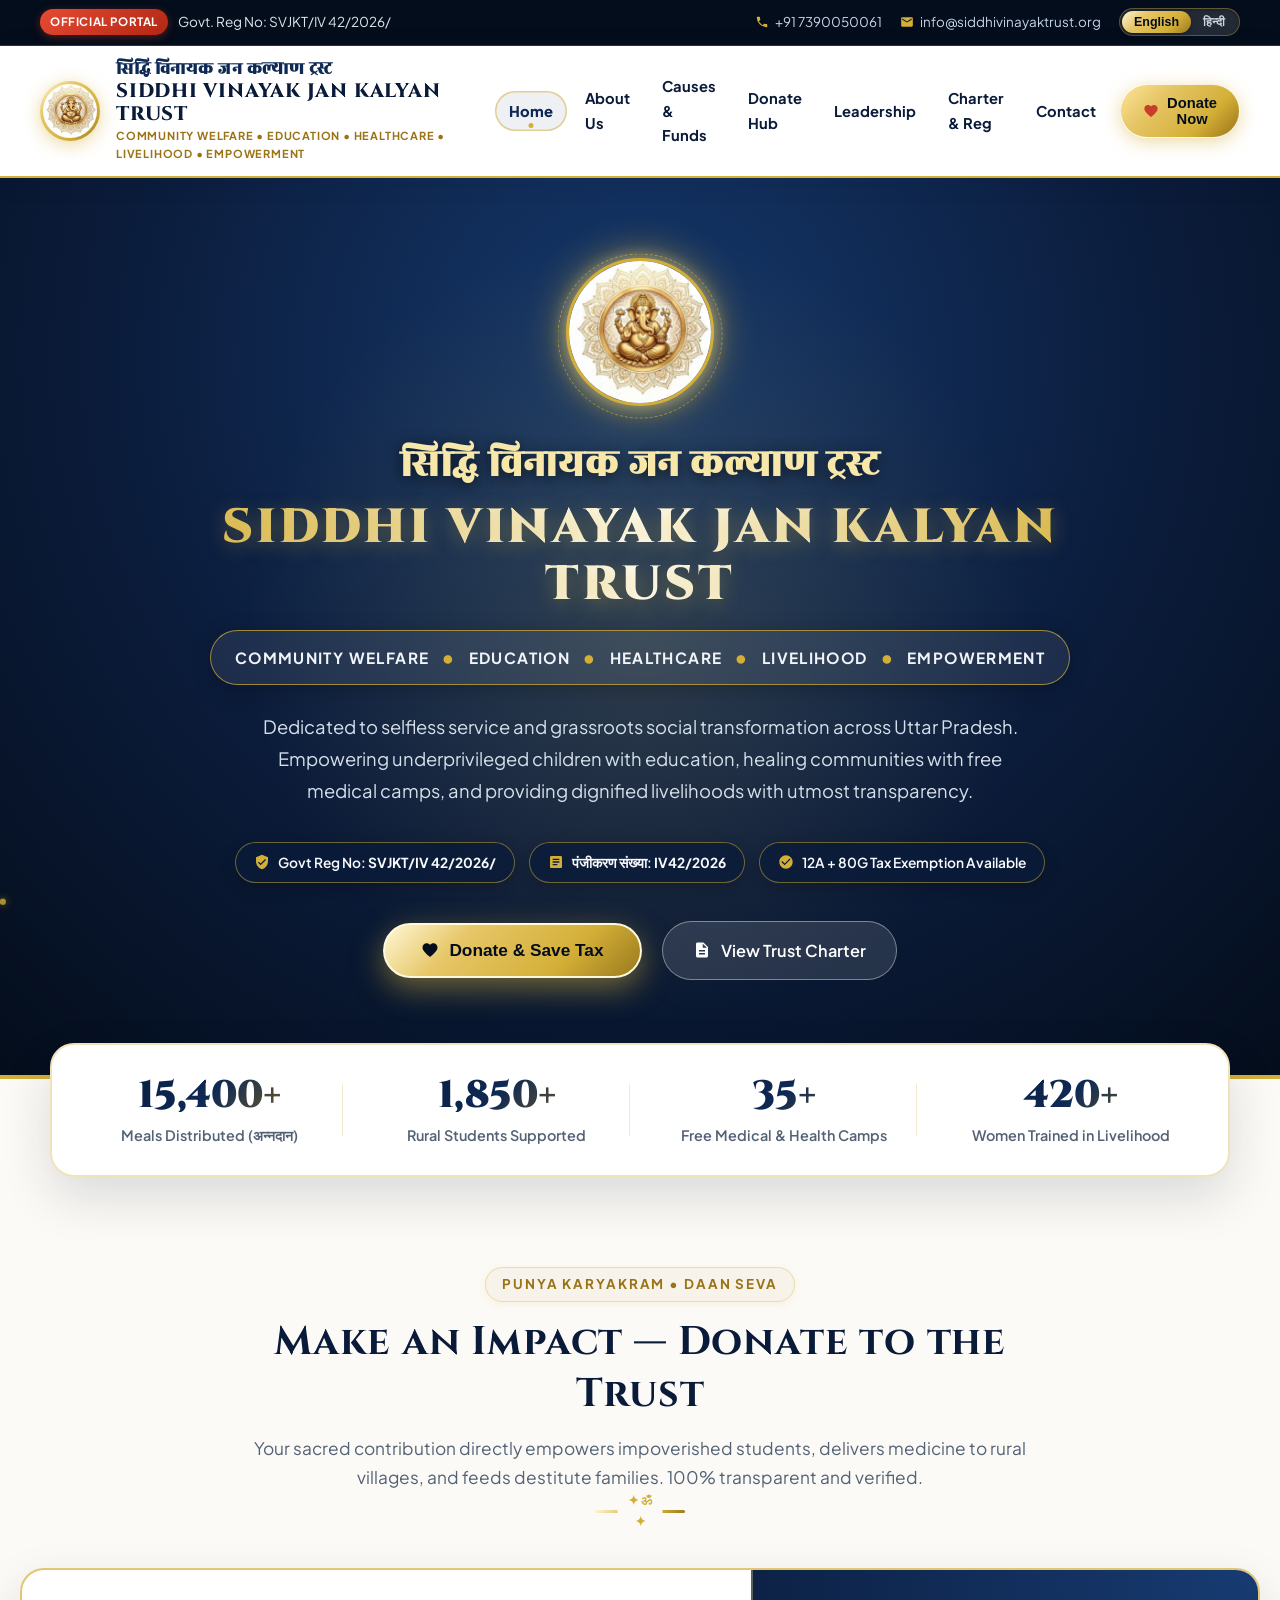
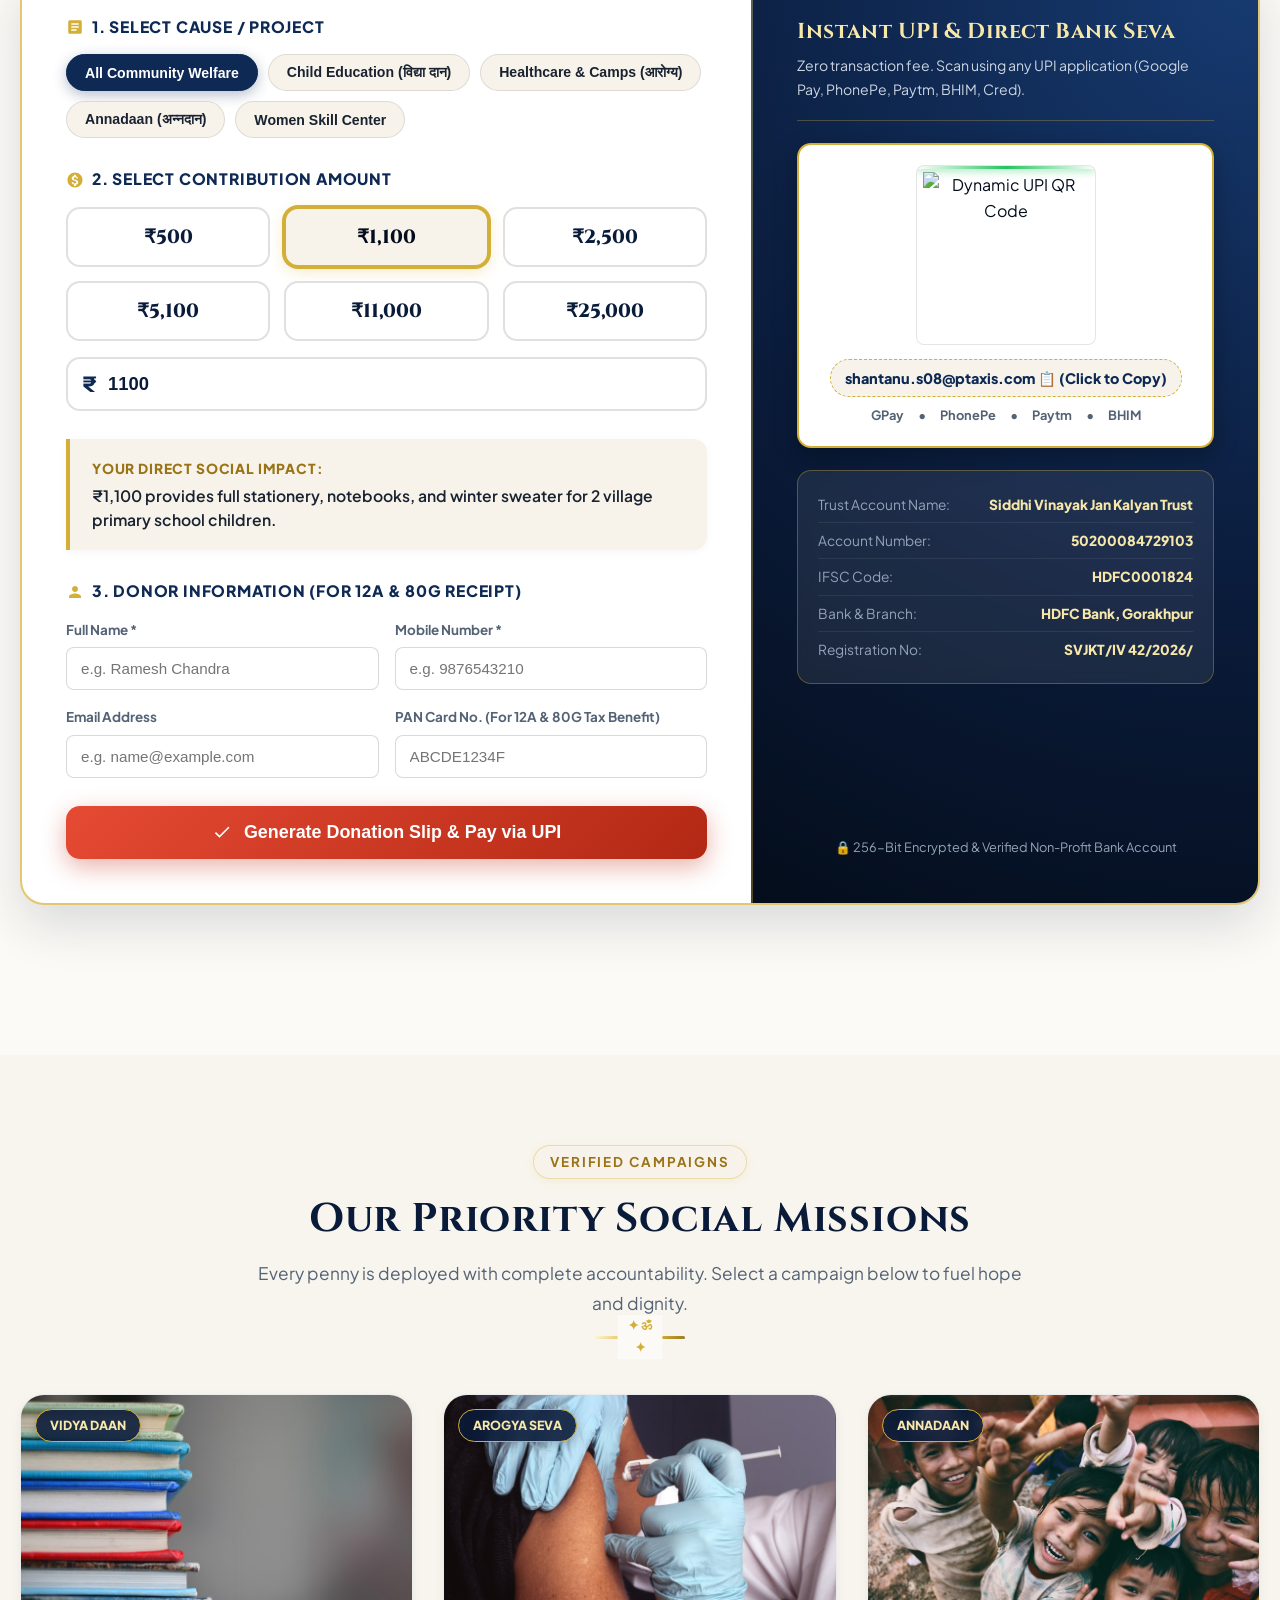
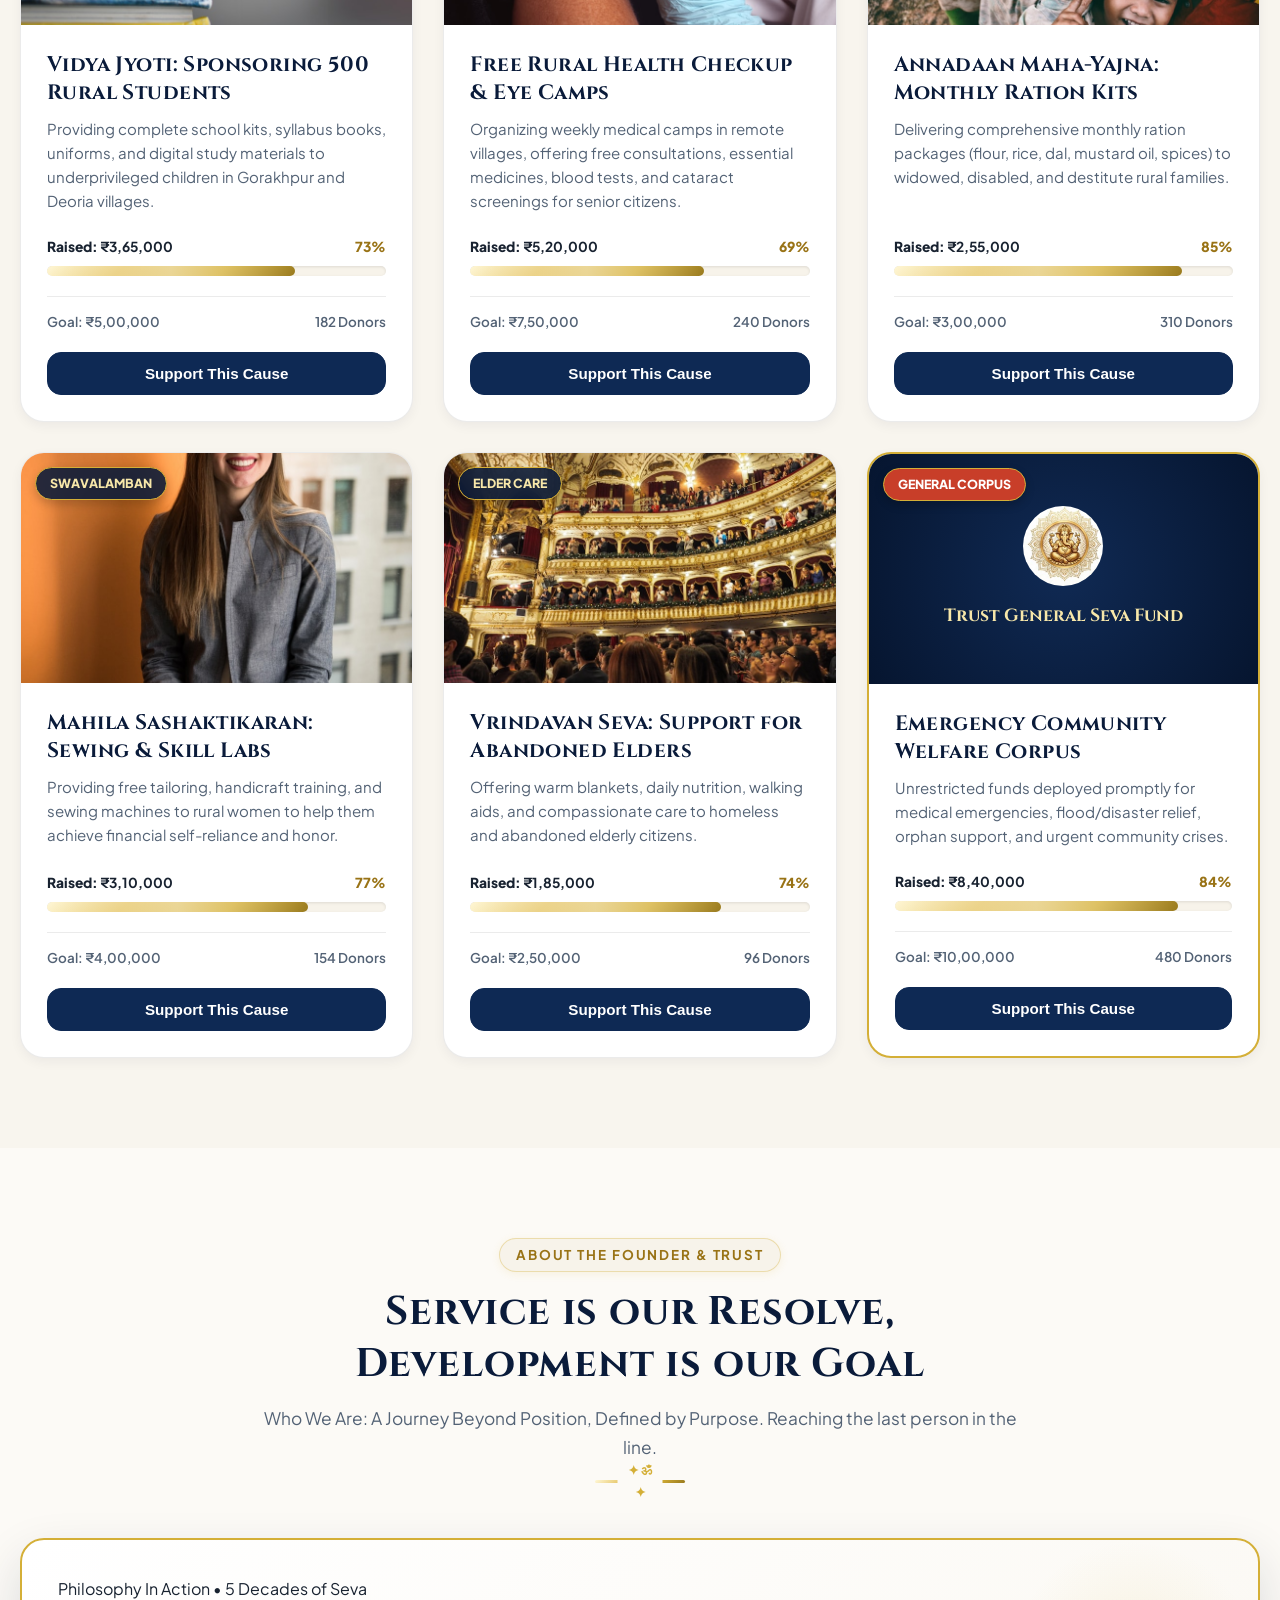
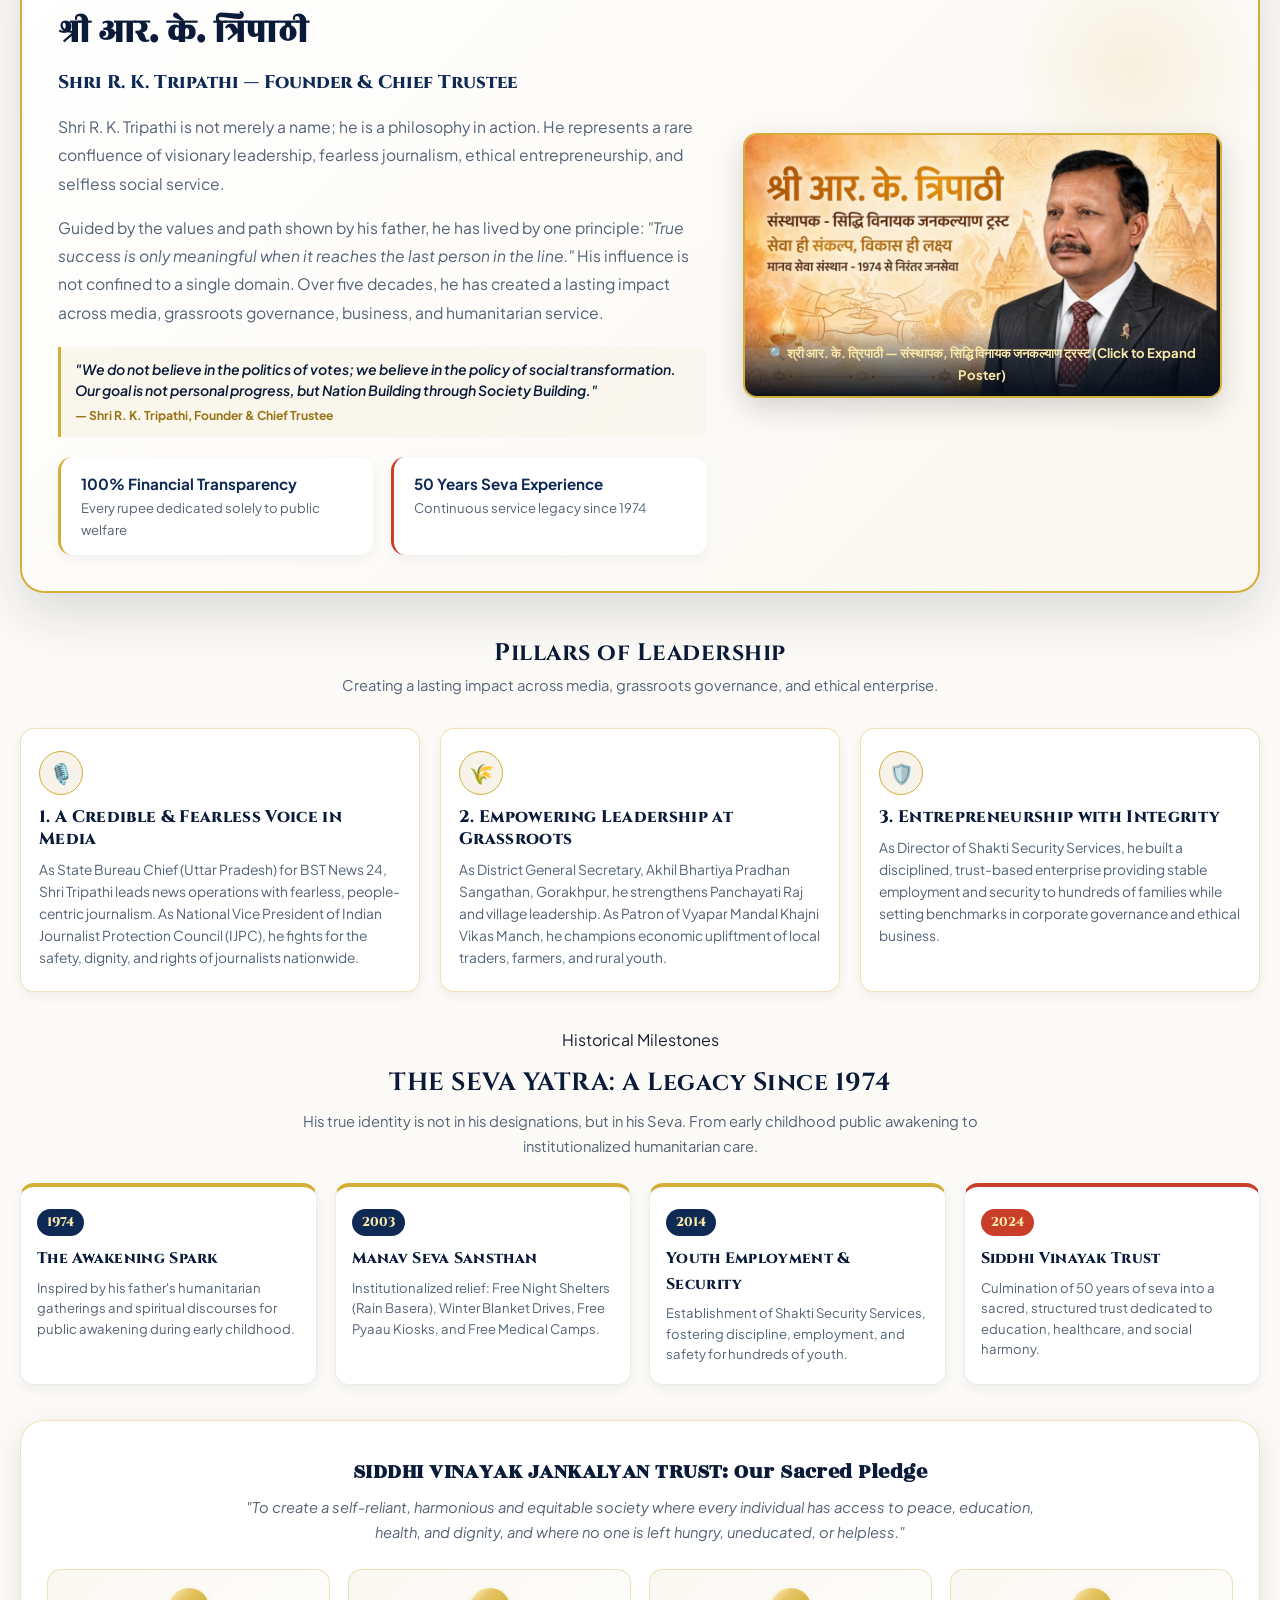
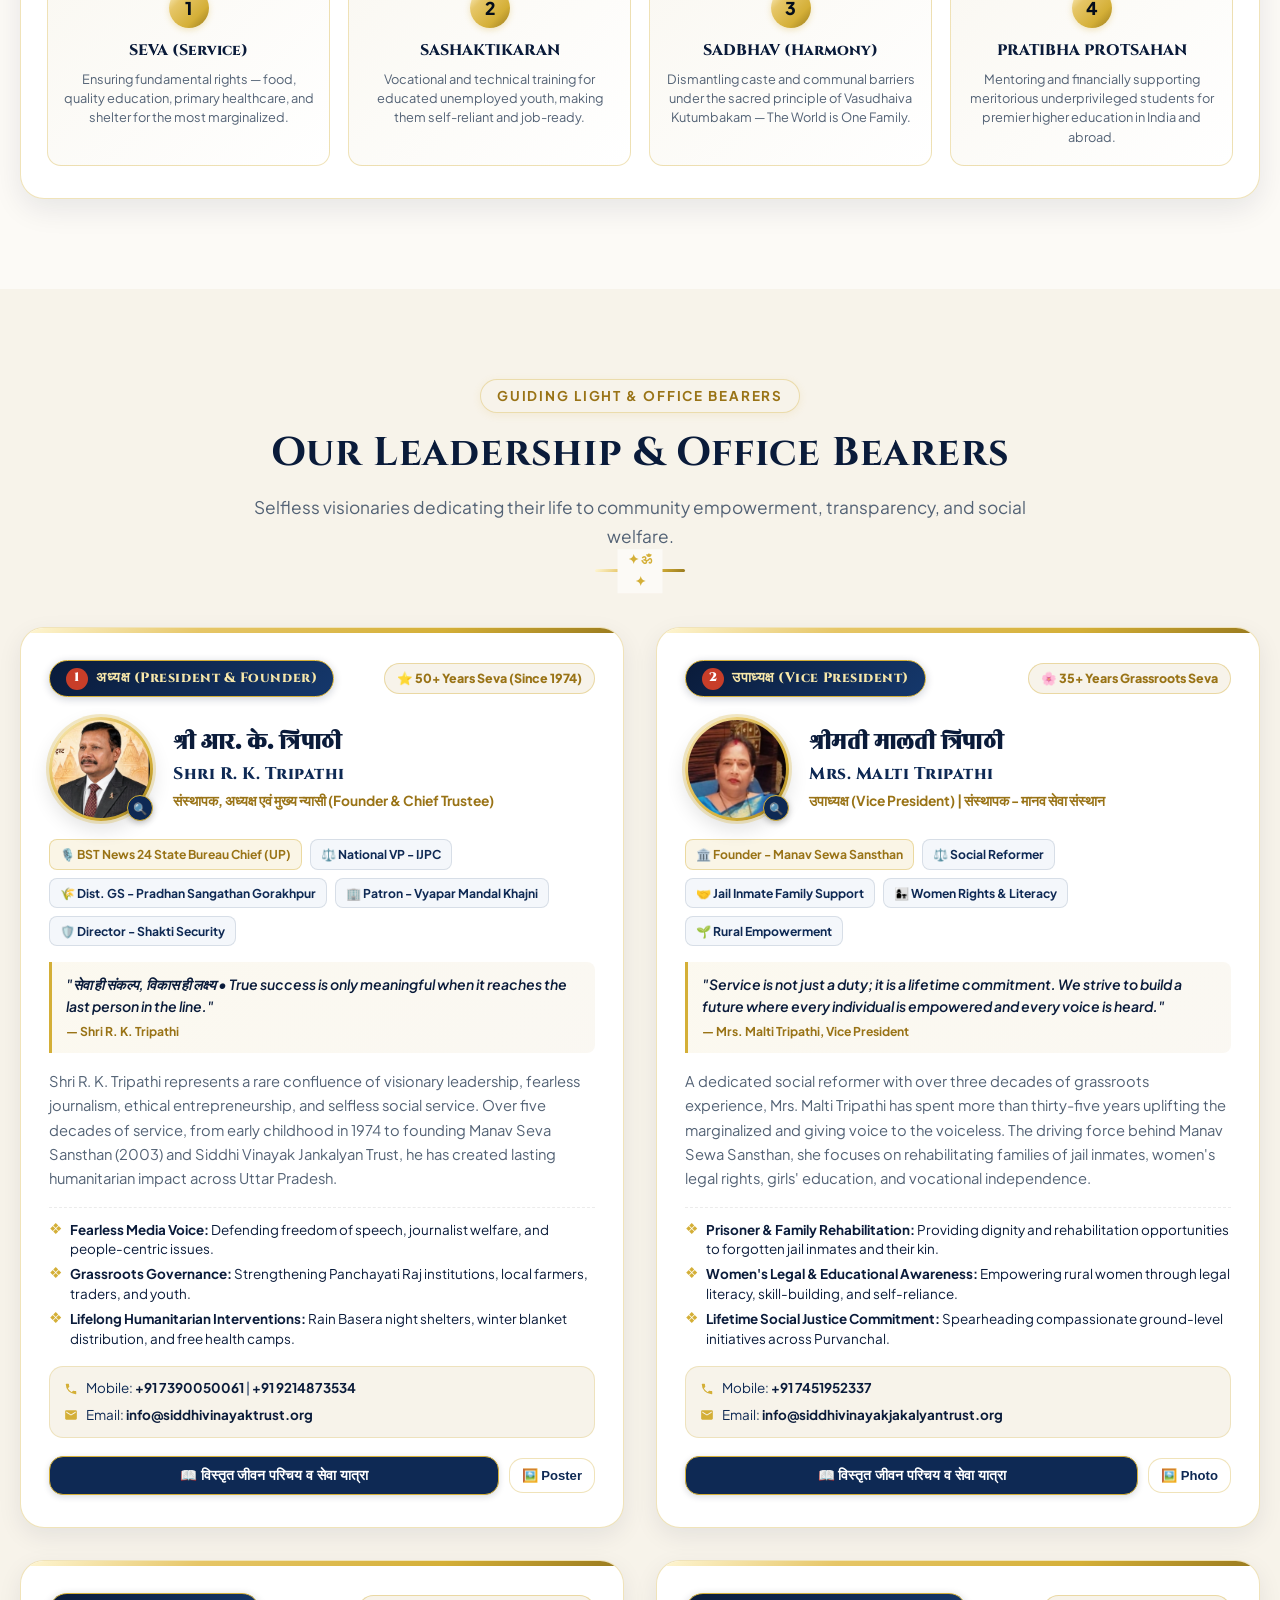
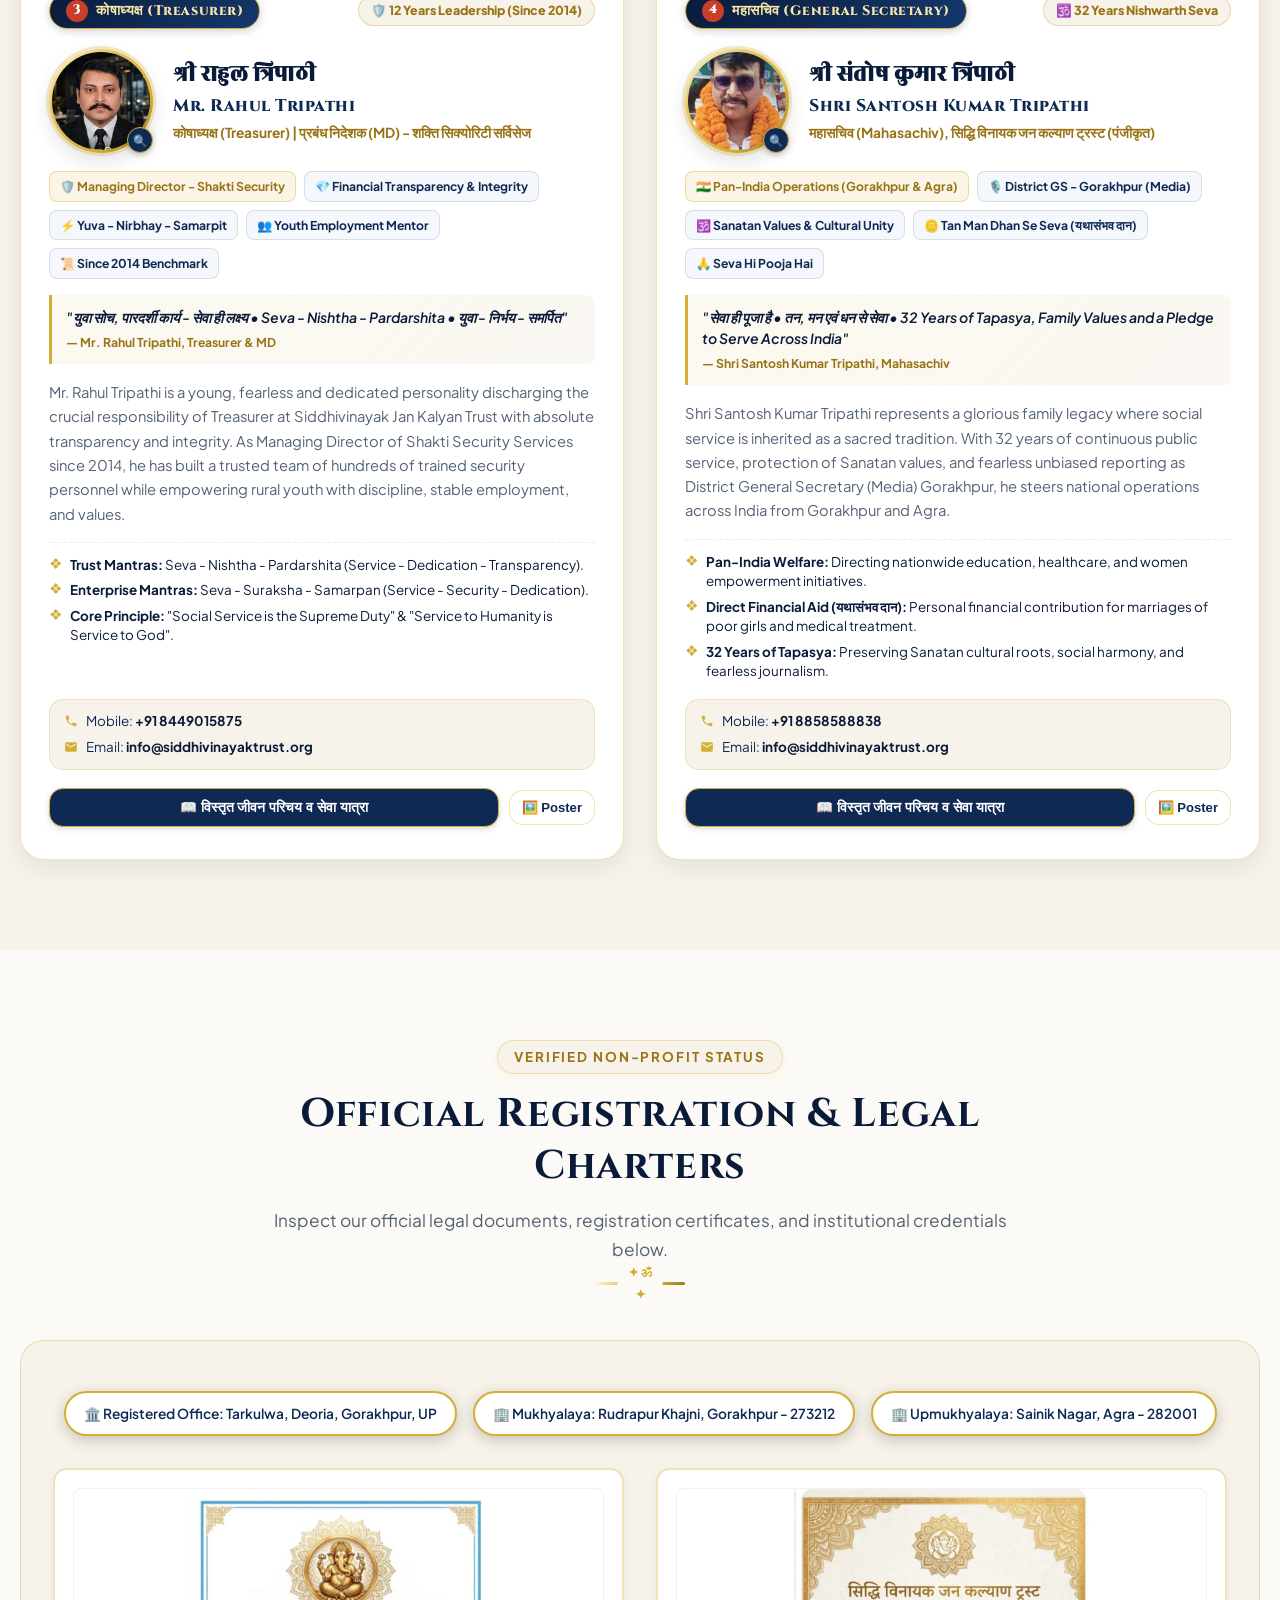
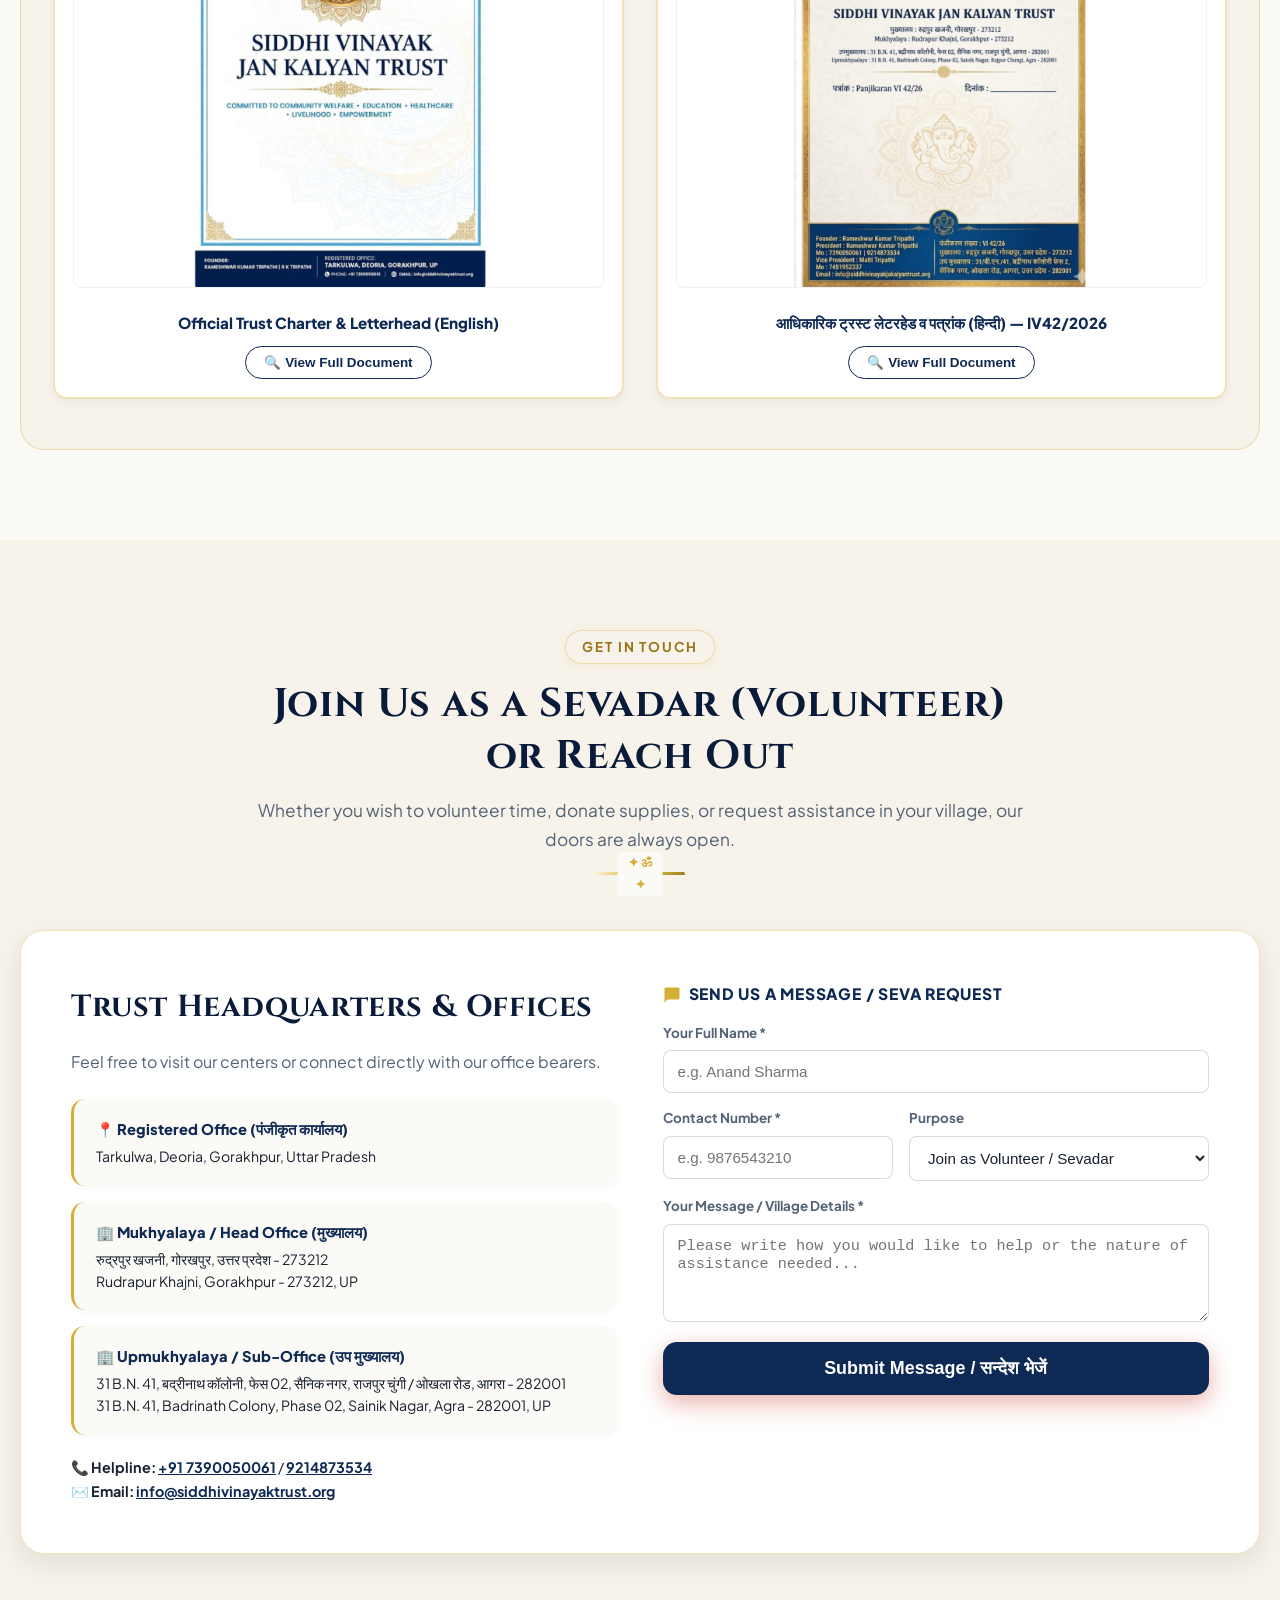
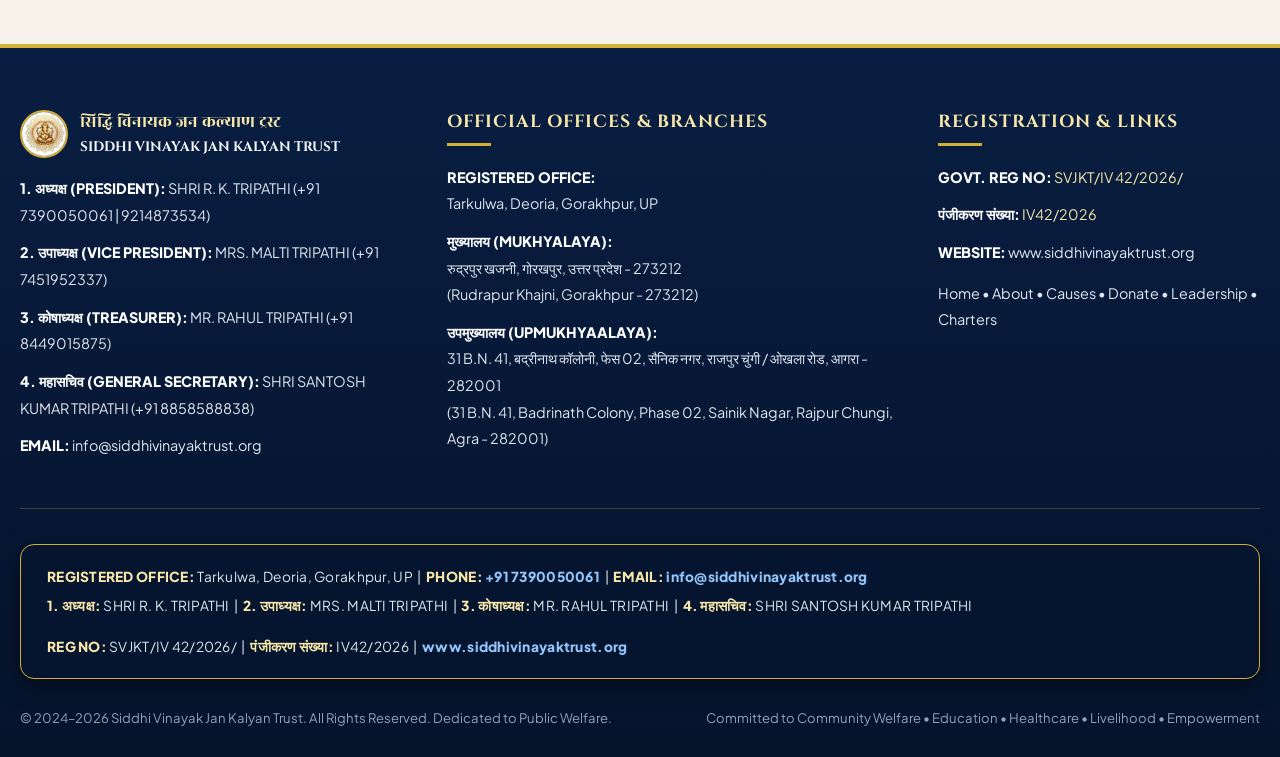
==== siddhi-vinayak-trust-dist/index.html @ ad2b0302 "Update Govt Reg No to SVJKT/IV 42/2026/ and Panjikaran No to IV42/2026 across entire website" ====
<!DOCTYPE html>
<html lang="en">
<head>
  <meta charset="UTF-8">
  <meta name="viewport" content="width=device-width, initial-scale=1.0, viewport-fit=cover">
  <title>Siddhi Vinayak Jan Kalyan Trust | Official Charity & Donation Portal</title>
  <meta name="description" content="Official website of Siddhi Vinayak Jan Kalyan Trust. Committed to Community Welfare, Education, Healthcare, Livelihood and Empowerment. Donate with 12A & 80G Tax Exemption.">
  <meta name="keywords" content="Siddhi Vinayak Jan Kalyan Trust, NGO Gorakhpur, Charity UP, Donate Fund, Rameshwar Kumar Tripathi, 12A & 80G Tax Exemption, Vidya Daan, Annadaan">

  <!-- Google Fonts: Cinzel, Rozha One, Plus Jakarta Sans, Noto Sans Devanagari -->
  <link rel="preconnect" href="https://fonts.googleapis.com">
  <link rel="preconnect" href="https://fonts.gstatic.com" crossorigin>
  <link href="https://fonts.googleapis.com/css2?family=Cinzel:wght@500;600;700;800;900&family=Noto+Sans+Devanagari:wght@400;500;600;700;800&family=Plus+Jakarta+Sans:wght@400;500;600;700;800&family=Rozha+One&display=swap" rel="stylesheet">

  <link rel="stylesheet" href="styles.css">
  <link rel="icon" type="image/png" href="assets/ganesha_seal.png">
</head>
<body>

  <!-- Subtle Sacred Mandala Pattern Background -->
  <div class="bg-mandala-overlay" aria-hidden="true"></div>

  <!-- ================= TOP ANNOUNCEMENT BAR ================= -->
  <!-- ================= TOP ANNOUNCEMENT BAR ================= -->
  <header class="top-bar">
    <div class="top-bar-inner">
      <div class="top-announcement">
        <span class="top-badge" data-i18n="top_badge">Official Portal</span>
        <span class="top-alert-text" data-i18n="top_alert">Govt. Reg No: SVJKT/IV 42/2026/</span>
      </div>

      <div class="top-contacts">
        <a href="tel:+917390050061" class="top-contact-link">
          <svg width="14" height="14" viewBox="0 0 24 24" fill="currentColor"><path d="M6.62 10.79a15.05 15.05 0 006.59 6.59l2.2-2.2a1 1 0 011.02-.24c1.12.37 2.33.57 3.57.57a1 1 0 011 1V20a1 1 0 01-1 1A17 17 0 013 4a1 1 0 011-1h3.5a1 1 0 011 1c0 1.25.2 2.45.57 3.57a1 1 0 01-.25 1.02l-2.2 2.2z"/></svg>
          <span>+91 7390050061</span>
        </a>
        <a href="mailto:info@siddhivinayaktrust.org" class="top-contact-link">
          <svg width="14" height="14" viewBox="0 0 24 24" fill="currentColor"><path d="M20 4H4c-1.1 0-1.99.9-1.99 2L2 18c0 1.1.9 2 2 2h16c1.1 0 2-.9 2-2V6c0-1.1-.9-2-2-2zm0 4l-8 5-8-5V6l8 5 8-5v2z"/></svg>
          <span>info@siddhivinayaktrust.org</span>
        </a>

        <!-- Language Switcher -->
        <div class="lang-switcher" aria-label="Language Selector">
          <button type="button" class="lang-btn lang-btn-en active" id="lang-en" onclick="setLanguage('en')">English</button>
          <button type="button" class="lang-btn lang-btn-hi" id="lang-hi" onclick="setLanguage('hi')">हिन्दी</button>
        </div>
      </div>
    </div>
  </header>

  <!-- ================= MAIN NAVIGATION BAR ================= -->
  <nav class="main-header" id="main-header" aria-label="Primary Navigation">
    <div class="navbar">
      <a href="#home" class="brand-link" aria-label="Siddhi Vinayak Trust Home">
        <div class="brand-logo-wrap">
          <img src="assets/ganesha_seal.png" alt="Siddhi Vinayak Trust Golden Emblem" class="brand-logo-img">
          <div class="brand-glow-halo" aria-hidden="true"></div>
        </div>
        <div class="brand-text">
          <span class="brand-title-hi">सिद्धि विनायक जन कल्याण ट्रस्ट</span>
          <span class="brand-title-en">SIDDHI VINAYAK JAN KALYAN TRUST</span>
          <span class="brand-tagline" data-i18n="brand_tagline">COMMUNITY WELFARE • EDUCATION • HEALTHCARE • LIVELIHOOD • EMPOWERMENT</span>
        </div>
      </a>

      <!-- Mobile Dimming Backdrop Overlay -->
      <div class="nav-backdrop" id="nav-backdrop" onclick="closeMobileMenu()" aria-hidden="true"></div>

      <!-- Navigation Menu & Mobile Drawer -->
      <div class="nav-drawer" id="nav-drawer">
        <div class="nav-drawer-header">
          <div class="drawer-trust-badge">
            <span class="drawer-symbol">ॐ</span>
            <span class="drawer-motto">॥ धर्मो रक्षति रक्षितः • नर सेवा ही नारायण सेवा ॥</span>
          </div>
          <!-- Mobile Drawer Language Switcher -->
          <div class="lang-switcher drawer-lang" aria-label="Drawer Language Selector">
            <button type="button" class="lang-btn lang-btn-en active" id="lang-mob-en" onclick="setLanguage('en')">English</button>
            <button type="button" class="lang-btn lang-btn-hi" id="lang-mob-hi" onclick="setLanguage('hi')">हिन्दी</button>
          </div>
        </div>

        <ul class="nav-menu" id="nav-menu">
          <li>
            <a href="#home" class="nav-link active">
              <span class="nav-link-icon" aria-hidden="true">🏛️</span>
              <span class="nav-link-text" data-i18n="nav_home">Home</span>
              <span class="nav-arrow" aria-hidden="true">›</span>
            </a>
          </li>
          <li>
            <a href="#about" class="nav-link">
              <span class="nav-link-icon" aria-hidden="true">🌸</span>
              <span class="nav-link-text" data-i18n="nav_about">About Us</span>
              <span class="nav-arrow" aria-hidden="true">›</span>
            </a>
          </li>
          <li>
            <a href="#causes" class="nav-link">
              <span class="nav-link-icon" aria-hidden="true">🤝</span>
              <span class="nav-link-text" data-i18n="nav_causes">Causes & Funds</span>
              <span class="nav-arrow" aria-hidden="true">›</span>
            </a>
          </li>
          <li>
            <a href="#donate" class="nav-link">
              <span class="nav-link-icon" aria-hidden="true">🪙</span>
              <span class="nav-link-text" data-i18n="nav_donate">Donate Hub</span>
              <span class="nav-arrow" aria-hidden="true">›</span>
            </a>
          </li>
          <li>
            <a href="#leadership" class="nav-link">
              <span class="nav-link-icon" aria-hidden="true">👥</span>
              <span class="nav-link-text" data-i18n="nav_leadership">Leadership</span>
              <span class="nav-arrow" aria-hidden="true">›</span>
            </a>
          </li>
          <li>
            <a href="#transparency" class="nav-link">
              <span class="nav-link-icon" aria-hidden="true">📜</span>
              <span class="nav-link-text" data-i18n="nav_transparency">Charter & Reg</span>
              <span class="nav-arrow" aria-hidden="true">›</span>
            </a>
          </li>
          <li>
            <a href="#contact" class="nav-link">
              <span class="nav-link-icon" aria-hidden="true">📞</span>
              <span class="nav-link-text" data-i18n="nav_contact">Contact</span>
              <span class="nav-arrow" aria-hidden="true">›</span>
            </a>
          </li>
          <li class="nav-item-donate">
            <button type="button" class="btn-donate-nav" onclick="openDonateModal()">
              <svg class="heart-pulse-icon" width="16" height="16" viewBox="0 0 24 24" fill="currentColor"><path d="M12 21.35l-1.45-1.32C5.4 15.36 2 12.28 2 8.5 2 5.42 4.42 3 7.5 3c1.74 0 3.41.81 4.5 2.09C13.09 3.81 14.76 3 16.5 3 19.58 3 22 5.42 22 8.5c0 3.78-3.4 6.86-8.55 11.54L12 21.35z"/></svg>
              <span data-i18n="nav_btn_donate">Donate Now</span>
            </button>
          </li>
        </ul>

        <div class="nav-drawer-footer">
          <div class="drawer-contact-chips">
            <a href="tel:+917390050061" class="drawer-chip">
              <svg width="13" height="13" viewBox="0 0 24 24" fill="currentColor"><path d="M6.62 10.79a15.05 15.05 0 006.59 6.59l2.2-2.2a1 1 0 011.02-.24c1.12.37 2.33.57 3.57.57a1 1 0 011 1V20a1 1 0 01-1 1A17 17 0 013 4a1 1 0 011-1h3.5a1 1 0 011 1c0 1.25.2 2.45.57 3.57a1 1 0 01-.25 1.02l-2.2 2.2z"/></svg>
              <span>+91 7390050061</span>
            </a>
            <a href="mailto:info@siddhivinayaktrust.org" class="drawer-chip">
              <svg width="13" height="13" viewBox="0 0 24 24" fill="currentColor"><path d="M20 4H4c-1.1 0-1.99.9-1.99 2L2 18c0 1.1.9 2 2 2h16c1.1 0 2-.9 2-2V6c0-1.1-.9-2-2-2zm0 4l-8 5-8-5V6l8 5 8-5v2z"/></svg>
              <span>info@siddhivinayaktrust.org</span>
            </a>
          </div>
          <div class="drawer-tax-note">
            <span>🛡️ 100% Tax Exempted under 12A & 80G • Govt Reg: SVJKT/IV 42/2026/</span>
          </div>
        </div>
      </div>

      <button class="mobile-menu-toggle" id="mobile-toggle" aria-label="Toggle navigation menu" aria-expanded="false" onclick="toggleMobileMenu()">
        <span class="hamburger-bar"></span>
        <span class="hamburger-bar"></span>
        <span class="hamburger-bar"></span>
      </button>
    </div>
  </nav>

  <!-- ================= HERO SECTION ================= -->
  <section class="hero-section" id="home">
    <canvas id="particle-canvas"></canvas>
    <div class="hero-mandala-bg"></div>
    <div class="hero-container">
      <div class="hero-seal-wrapper">
        <img src="assets/ganesha_seal.png" alt="Divine Emblem" class="hero-seal-img">
      </div>

      <h2 class="hero-devanagari-title">सिद्धि विनायक जन कल्याण ट्रस्ट</h2>
      <h1 class="hero-english-title">SIDDHI VINAYAK JAN KALYAN TRUST</h1>

      <div class="hero-tagline-bar">
        <span data-i18n="tag_welfare">Community Welfare</span>
        <span class="bullet">•</span>
        <span data-i18n="tag_edu">Education</span>
        <span class="bullet">•</span>
        <span data-i18n="tag_health">Healthcare</span>
        <span class="bullet">•</span>
        <span data-i18n="tag_livelihood">Livelihood</span>
        <span class="bullet">•</span>
        <span data-i18n="tag_empower">Empowerment</span>
      </div>

      <p class="hero-description" data-i18n="hero_desc">
        Dedicated to selfless service and grassroots social transformation across Uttar Pradesh. Empowering underprivileged children with education, healing communities with free medical camps, and providing dignified livelihoods with utmost transparency.
      </p>

      <div class="trust-badges-strip">
        <div class="trust-badge-pill">
          <svg width="16" height="16" viewBox="0 0 24 24" fill="currentColor"><path d="M12 1L3 5v6c0 5.55 3.84 10.74 9 12 5.16-1.26 9-6.45 9-12V5l-9-4zm-2 16l-4-4 1.41-1.41L10 14.17l6.59-6.59L18 9l-8 8z"/></svg>
          <span>Govt Reg No: <strong>SVJKT/IV 42/2026/</strong></span>
        </div>
        <div class="trust-badge-pill">
          <svg width="16" height="16" viewBox="0 0 24 24" fill="currentColor"><path d="M19 3H5c-1.1 0-2 .9-2 2v14c0 1.1.9 2 2 2h14c1.1 0 2-.9 2-2V5c0-1.1-.9-2-2-2zm-5 14H7v-2h7v2zm3-4H7v-2h10v2zm0-4H7V7h10v2z"/></svg>
          <span>पंजीकरण संख्या: <strong>IV42/2026</strong></span>
        </div>
        <div class="trust-badge-pill">
          <svg width="16" height="16" viewBox="0 0 24 24" fill="currentColor"><path d="M12 2C6.48 2 2 6.48 2 12s4.48 10 10 10 10-4.48 10-10S17.52 2 12 2zm-2 15l-5-5 1.41-1.41L10 14.17l7.59-7.59L19 8l-9 9z"/></svg>
          <span data-i18n="tax_exempt_badge">12A + 80G Tax Exemption Available</span>
        </div>
      </div>

      <div class="hero-cta-group">
        <button type="button" class="btn-hero-primary" onclick="openDonateModal()">
          <svg width="18" height="18" viewBox="0 0 24 24" fill="currentColor"><path d="M12 21.35l-1.45-1.32C5.4 15.36 2 12.28 2 8.5 2 5.42 4.42 3 7.5 3c1.74 0 3.41.81 4.5 2.09C13.09 3.81 14.76 3 16.5 3 19.58 3 22 5.42 22 8.5c0 3.78-3.4 6.86-8.55 11.54L12 21.35z"/></svg>
          <span data-i18n="btn_donate_now">Donate & Save Tax</span>
        </button>
        <a href="#transparency" class="btn-hero-secondary">
          <svg width="18" height="18" viewBox="0 0 24 24" fill="currentColor"><path d="M14 2H6c-1.1 0-1.99.9-1.99 2L4 20c0 1.1.89 2 1.99 2H18c1.1 0 2-.9 2-2V8l-6-6zm2 16H8v-2h8v2zm0-4H8v-2h8v2zm-3-5V3.5L18.5 9H13z"/></svg>
          <span data-i18n="btn_view_charter">View Trust Charter</span>
        </a>
      </div>
    </div>
  </section>

  <!-- ================= IMPACT NUMBERS COUNTER STRIP ================= -->
  <div class="impact-counters-bar">
    <div class="impact-grid">
      <div class="impact-item">
        <div class="impact-number" data-target="15400">15,400+</div>
        <div class="impact-label" data-i18n="impact_meals">Meals Distributed (अन्नदान)</div>
      </div>
      <div class="impact-item">
        <div class="impact-number" data-target="1850">1,850+</div>
        <div class="impact-label" data-i18n="impact_students">Rural Students Supported</div>
      </div>
      <div class="impact-item">
        <div class="impact-number" data-target="35">35+</div>
        <div class="impact-label" data-i18n="impact_camps">Free Medical & Health Camps</div>
      </div>
      <div class="impact-item">
        <div class="impact-number" data-target="420">420+</div>
        <div class="impact-label" data-i18n="impact_women">Women Trained in Livelihood</div>
      </div>
    </div>
  </div>

  <!-- ================= INTERACTIVE DONATION & FUNDRAISING HUB ================= -->
  <section class="section" id="donate">
    <div class="section-container">
      <div class="section-header">
        <span class="section-subtitle-tag" data-i18n="fund_subtitle">Punya Karyakram • Daan Seva</span>
        <h2 class="section-title" data-i18n="fund_title">Make an Impact — Donate to the Trust</h2>
        <p class="section-desc" data-i18n="fund_desc">Your sacred contribution directly empowers impoverished students, delivers medicine to rural villages, and feeds destitute families. 100% transparent and verified.</p>
        <div class="gold-divider"></div>
      </div>

      <div class="fund-hub-card">
        <!-- Form Left Side -->
        <div class="fund-form-side">
          <div class="form-group-title">
            <svg width="18" height="18" viewBox="0 0 24 24" fill="currentColor"><path d="M19 3H5c-1.1 0-2 .9-2 2v14c0 1.1.9 2 2 2h14c1.1 0 2-.9 2-2V5c0-1.1-.9-2-2-2zm-5 14H7v-2h7v2zm3-4H7v-2h10v2zm0-4H7V7h10v2z"/></svg>
            <span data-i18n="choose_cause_title">1. Select Cause / Project</span>
          </div>

          <div class="cause-pills" id="cause-pills">
            <button type="button" class="cause-pill-btn active" data-cause="General Community Welfare" onclick="selectCause(this)">All Community Welfare</button>
            <button type="button" class="cause-pill-btn" data-cause="Vidya Daan - Child Education" onclick="selectCause(this)">Child Education (विद्या दान)</button>
            <button type="button" class="cause-pill-btn" data-cause="Arogya Seva - Free Medical Relief" onclick="selectCause(this)">Healthcare & Camps (आरोग्य)</button>
            <button type="button" class="cause-pill-btn" data-cause="Annadaan - Food Distribution" onclick="selectCause(this)">Annadaan (अन्नदान)</button>
            <button type="button" class="cause-pill-btn" data-cause="Mahila Swavalamban - Livelihood" onclick="selectCause(this)">Women Skill Center</button>
          </div>

          <div class="form-group-title">
            <svg width="18" height="18" viewBox="0 0 24 24" fill="currentColor"><path d="M12 2C6.48 2 2 6.48 2 12s4.48 10 10 10 10-4.48 10-10S17.52 2 12 2zm1.41 16.09V20h-2.67v-1.93c-1.71-.36-3.16-1.46-3.27-3.4h1.96c.1 1.05.82 1.87 2.22 1.87 1.39 0 2.05-.72 2.05-1.57 0-1.07-.84-1.55-2.61-2.02-2.16-.57-3.44-1.4-3.44-3.2 0-1.63 1.25-2.84 2.87-3.22V5h2.67v1.94c1.47.33 2.7 1.32 2.87 3.01h-1.98c-.14-.94-.78-1.55-1.92-1.55-1.22 0-1.89.65-1.89 1.48 0 .93.75 1.39 2.45 1.85 2.37.64 3.6 1.47 3.6 3.32 0 1.77-1.31 3.03-3.14 3.44z"/></svg>
            <span data-i18n="choose_amount_title">2. Select Contribution Amount</span>
          </div>

          <!-- Predefined Amounts Grid -->
          <div class="amount-grid">
            <button type="button" class="amount-btn" data-amount="500" onclick="selectAmount(500, this)">₹500</button>
            <button type="button" class="amount-btn active" data-amount="1100" onclick="selectAmount(1100, this)">₹1,100</button>
            <button type="button" class="amount-btn" data-amount="2500" onclick="selectAmount(2500, this)">₹2,500</button>
            <button type="button" class="amount-btn" data-amount="5100" onclick="selectAmount(5100, this)">₹5,100</button>
            <button type="button" class="amount-btn" data-amount="11000" onclick="selectAmount(11000, this)">₹11,000</button>
            <button type="button" class="amount-btn" data-amount="25000" onclick="selectAmount(25000, this)">₹25,000</button>
          </div>

          <div class="custom-amount-wrap">
            <span class="custom-amount-prefix">₹</span>
            <input type="number" id="custom-amount-input" class="custom-amount-input" placeholder="Or Enter Custom Amount (INR)" value="1100" oninput="handleCustomAmount(this.value)">
          </div>

          <!-- Dynamic Real-Time Impact Preview -->
          <div class="impact-preview-box" id="impact-preview-box">
            <div class="impact-preview-title" data-i18n="impact_preview_label">Your Direct Social Impact:</div>
            <div class="impact-preview-text" id="impact-preview-text">₹1,100 provides full stationery, notebook set, and winter sweater for 2 village primary school children.</div>
          </div>

          <!-- Donor Details Form -->
          <div class="form-group-title">
            <svg width="18" height="18" viewBox="0 0 24 24" fill="currentColor"><path d="M12 12c2.21 0 4-1.79 4-4s-1.79-4-4-4-4 1.79-4 4 1.79 4 4 4zm0 2c-2.67 0-8 1.34-8 4v2h16v-2c0-2.66-5.33-4-8-4z"/></svg>
            <span data-i18n="donor_info_title">3. Donor Information (For 12A & 80G Receipt)</span>
          </div>

          <div class="donor-inputs-grid">
            <div class="input-field-wrap">
              <label class="input-label" for="donor-name" data-i18n="lbl_name">Full Name *</label>
              <input type="text" id="donor-name" class="text-input" placeholder="e.g. Ramesh Chandra" required>
            </div>
            <div class="input-field-wrap">
              <label class="input-label" for="donor-phone" data-i18n="lbl_phone">Mobile Number *</label>
              <input type="tel" id="donor-phone" class="text-input" placeholder="e.g. 9876543210" required>
            </div>
            <div class="input-field-wrap">
              <label class="input-label" for="donor-email" data-i18n="lbl_email">Email Address</label>
              <input type="email" id="donor-email" class="text-input" placeholder="e.g. name@example.com">
            </div>
            <div class="input-field-wrap">
              <label class="input-label" for="donor-pan" data-i18n="lbl_pan">PAN Card No. (For 12A & 80G Tax Benefit)</label>
              <input type="text" id="donor-pan" class="text-input" placeholder="ABCDE1234F" style="text-transform:uppercase;">
            </div>
          </div>

          <button type="button" class="btn-proceed-donation" onclick="processDonation()">
            <svg width="20" height="20" viewBox="0 0 24 24" fill="currentColor"><path d="M9 16.17L4.83 12l-1.42 1.41L9 19 21 7l-1.41-1.41z"/></svg>
            <span data-i18n="btn_generate_receipt">Generate Donation Slip & Pay via UPI</span>
          </button>
        </div>

        <!-- QR & Bank Transfer Right Side -->
        <div class="fund-summary-side">
          <div>
            <div class="summary-header">
              <h3 class="summary-title" data-i18n="instant_upi_title">Instant UPI & Direct Bank Seva</h3>
              <p class="summary-desc" data-i18n="instant_upi_desc">Zero transaction fee. Scan using any UPI application (Google Pay, PhonePe, Paytm, BHIM, Cred).</p>
            </div>

            <div class="qr-card">
              <div class="qr-code-box">
                <img id="dynamic-qr-img" src="" alt="Dynamic UPI QR Code" class="qr-code-img">
              </div>
              <div class="qr-upi-id" onclick="copyUpiId()" title="Click to copy UPI ID">
                <span id="display-upi-id">shantanu.s08@ptaxis.com</span> 📋 (Click to Copy)
              </div>
              <div class="qr-apps-icons">
                <span>GPay</span> • <span>PhonePe</span> • <span>Paytm</span> • <span>BHIM</span>
              </div>
            </div>

            <!-- Bank Transfer Details -->
            <div class="bank-details-box">
              <div class="bank-row">
                <span class="bank-label">Trust Account Name:</span>
                <span class="bank-value">Siddhi Vinayak Jan Kalyan Trust</span>
              </div>
              <div class="bank-row">
                <span class="bank-label">Account Number:</span>
                <span class="bank-value" id="bank-acc">50200084729103</span>
              </div>
              <div class="bank-row">
                <span class="bank-label">IFSC Code:</span>
                <span class="bank-value">HDFC0001824</span>
              </div>
              <div class="bank-row">
                <span class="bank-label">Bank & Branch:</span>
                <span class="bank-value">HDFC Bank, Gorakhpur</span>
              </div>
              <div class="bank-row">
                <span class="bank-label">Registration No:</span>
                <span class="bank-value">SVJKT/IV 42/2026/</span>
              </div>
            </div>
          </div>

          <div style="margin-top: 20px; font-size: 0.8rem; color: #94A3B8; text-align: center;">
            🔒 256-Bit Encrypted & Verified Non-Profit Bank Account
          </div>
        </div>
      </div>
    </div>
  </section>

  <!-- ================= ACTIVE CAUSES PORTFOLIO ================= -->
  <section class="section" id="causes" style="background-color: #F8F5EE;">
    <div class="section-container">
      <div class="section-header">
        <span class="section-subtitle-tag" data-i18n="causes_badge">Verified Campaigns</span>
        <h2 class="section-title" data-i18n="causes_title">Our Priority Social Missions</h2>
        <p class="section-desc" data-i18n="causes_desc">Every penny is deployed with complete accountability. Select a campaign below to fuel hope and dignity.</p>
        <div class="gold-divider"></div>
      </div>

      <div class="causes-grid">
        <!-- Cause 1: Education -->
        <article class="cause-card">
          <div class="cause-image-wrap">
            <img src="assets/cause_education.jpg" alt="Child Education Support" class="cause-img">
            <span class="cause-category-badge" data-i18n="cat_edu">Vidya Daan</span>
          </div>
          <div class="cause-content">
            <h3 class="cause-title" data-i18n="cause1_title">Vidya Jyoti: Sponsoring 500 Rural Students</h3>
            <p class="cause-desc" data-i18n="cause1_desc">Providing complete school kits, syllabus books, uniforms, and digital study materials to underprivileged children in Gorakhpur and Deoria villages.</p>
            <div class="cause-progress-section">
              <div class="cause-progress-header">
                <span>Raised: <strong>₹3,65,000</strong></span>
                <span style="color: var(--gold-dark);">73%</span>
              </div>
              <div class="cause-progress-bar-bg">
                <div class="cause-progress-fill" style="width: 73%;"></div>
              </div>
            </div>
            <div class="cause-stats-meta">
              <span>Goal: ₹5,00,000</span>
              <span>182 Donors</span>
            </div>
            <button type="button" class="cause-btn-donate" onclick="presetCauseAndDonate('Vidya Daan - Child Education', 1100)" data-i18n="btn_support_cause">Support This Cause</button>
          </div>
        </article>

        <!-- Cause 2: Healthcare -->
        <article class="cause-card">
          <div class="cause-image-wrap">
            <img src="assets/cause_healthcare.jpg" alt="Free Medical Camp" class="cause-img">
            <span class="cause-category-badge" data-i18n="cat_health">Arogya Seva</span>
          </div>
          <div class="cause-content">
            <h3 class="cause-title" data-i18n="cause2_title">Free Rural Health Checkup & Eye Camps</h3>
            <p class="cause-desc" data-i18n="cause2_desc">Organizing weekly medical camps in remote villages, offering free consultations, essential medicines, blood tests, and cataract screenings for senior citizens.</p>
            <div class="cause-progress-section">
              <div class="cause-progress-header">
                <span>Raised: <strong>₹5,20,000</strong></span>
                <span style="color: var(--gold-dark);">69%</span>
              </div>
              <div class="cause-progress-bar-bg">
                <div class="cause-progress-fill" style="width: 69%;"></div>
              </div>
            </div>
            <div class="cause-stats-meta">
              <span>Goal: ₹7,50,000</span>
              <span>240 Donors</span>
            </div>
            <button type="button" class="cause-btn-donate" onclick="presetCauseAndDonate('Arogya Seva - Free Medical Relief', 2500)" data-i18n="btn_support_cause">Support This Cause</button>
          </div>
        </article>

        <!-- Cause 3: Food / Annadaan -->
        <article class="cause-card">
          <div class="cause-image-wrap">
            <img src="assets/cause_food.jpg" alt="Annadaan and Ration Kit Distribution" class="cause-img">
            <span class="cause-category-badge" data-i18n="cat_food">Annadaan</span>
          </div>
          <div class="cause-content">
            <h3 class="cause-title" data-i18n="cause3_title">Annadaan Maha-Yajna: Monthly Ration Kits</h3>
            <p class="cause-desc" data-i18n="cause3_desc">Delivering comprehensive monthly ration packages (flour, rice, dal, mustard oil, spices) to widowed, disabled, and destitute rural families.</p>
            <div class="cause-progress-section">
              <div class="cause-progress-header">
                <span>Raised: <strong>₹2,55,000</strong></span>
                <span style="color: var(--gold-dark);">85%</span>
              </div>
              <div class="cause-progress-bar-bg">
                <div class="cause-progress-fill" style="width: 85%;"></div>
              </div>
            </div>
            <div class="cause-stats-meta">
              <span>Goal: ₹3,00,000</span>
              <span>310 Donors</span>
            </div>
            <button type="button" class="cause-btn-donate" onclick="presetCauseAndDonate('Annadaan - Food Distribution', 1100)" data-i18n="btn_support_cause">Support This Cause</button>
          </div>
        </article>

        <!-- Cause 4: Women Empowerment -->
        <article class="cause-card">
          <div class="cause-image-wrap">
            <img src="assets/cause_women.jpg" alt="Women Skill Empowerment" class="cause-img">
            <span class="cause-category-badge" data-i18n="cat_women">Swavalamban</span>
          </div>
          <div class="cause-content">
            <h3 class="cause-title" data-i18n="cause4_title">Mahila Sashaktikaran: Sewing & Skill Labs</h3>
            <p class="cause-desc" data-i18n="cause4_desc">Providing free tailoring, handicraft training, and sewing machines to rural women to help them achieve financial self-reliance and honor.</p>
            <div class="cause-progress-section">
              <div class="cause-progress-header">
                <span>Raised: <strong>₹3,10,000</strong></span>
                <span style="color: var(--gold-dark);">77%</span>
              </div>
              <div class="cause-progress-bar-bg">
                <div class="cause-progress-fill" style="width: 77%;"></div>
              </div>
            </div>
            <div class="cause-stats-meta">
              <span>Goal: ₹4,00,000</span>
              <span>154 Donors</span>
            </div>
            <button type="button" class="cause-btn-donate" onclick="presetCauseAndDonate('Mahila Swavalamban - Livelihood', 5100)" data-i18n="btn_support_cause">Support This Cause</button>
          </div>
        </article>

        <!-- Cause 5: Elder Care -->
        <article class="cause-card">
          <div class="cause-image-wrap">
            <img src="assets/cause_elder.jpg" alt="Elder Care and Dignity" class="cause-img">
            <span class="cause-category-badge" data-i18n="cat_elder">Elder Care</span>
          </div>
          <div class="cause-content">
            <h3 class="cause-title" data-i18n="cause5_title">Vrindavan Seva: Support for Abandoned Elders</h3>
            <p class="cause-desc" data-i18n="cause5_desc">Offering warm blankets, daily nutrition, walking aids, and compassionate care to homeless and abandoned elderly citizens.</p>
            <div class="cause-progress-section">
              <div class="cause-progress-header">
                <span>Raised: <strong>₹1,85,000</strong></span>
                <span style="color: var(--gold-dark);">74%</span>
              </div>
              <div class="cause-progress-bar-bg">
                <div class="cause-progress-fill" style="width: 74%;"></div>
              </div>
            </div>
            <div class="cause-stats-meta">
              <span>Goal: ₹2,50,000</span>
              <span>96 Donors</span>
            </div>
            <button type="button" class="cause-btn-donate" onclick="presetCauseAndDonate('Vrindavan Seva - Elder Care', 1100)" data-i18n="btn_support_cause">Support This Cause</button>
          </div>
        </article>

        <!-- Cause 6: Emergency Relief -->
        <article class="cause-card" style="border: 2px solid var(--gold-primary);">
          <div class="cause-image-wrap" style="background: radial-gradient(circle, #102A54 0%, #06152F 100%); display: flex; align-items: center; justify-content: center; color: var(--gold-light);">
            <div style="text-align: center; padding: 20px;">
              <img src="assets/ganesha_seal.png" alt="Trust Seal" style="width: 80px; height: 80px; border-radius: 50%; margin-bottom: 8px;">
              <div style="font-family: 'Cinzel', serif; font-size: 1.1rem; font-weight: 700;">Trust General Seva Fund</div>
            </div>
            <span class="cause-category-badge" style="background: var(--vermilion); color: #FFF;" data-i18n="cat_general">General Corpus</span>
          </div>
          <div class="cause-content">
            <h3 class="cause-title" data-i18n="cause6_title">Emergency Community Welfare Corpus</h3>
            <p class="cause-desc" data-i18n="cause6_desc">Unrestricted funds deployed promptly for medical emergencies, flood/disaster relief, orphan support, and urgent community crises.</p>
            <div class="cause-progress-section">
              <div class="cause-progress-header">
                <span>Raised: <strong>₹8,40,000</strong></span>
                <span style="color: var(--gold-dark);">84%</span>
              </div>
              <div class="cause-progress-bar-bg">
                <div class="cause-progress-fill" style="width: 84%;"></div>
              </div>
            </div>
            <div class="cause-stats-meta">
              <span>Goal: ₹10,00,000</span>
              <span>480 Donors</span>
            </div>
            <button type="button" class="cause-btn-donate" onclick="presetCauseAndDonate('General Community Welfare', 2500)" data-i18n="btn_support_cause">Support This Cause</button>
          </div>
        </article>
      </div>
    </div>
  </section>

  <!-- ================= ABOUT THE TRUST & FOUNDER ================= -->
  <section class="section" id="about">
    <div class="section-container">
      <div class="section-header">
        <span class="section-subtitle-tag" data-i18n="about_badge">About The Founder & Trust</span>
        <h2 class="section-title" data-i18n="about_title">Service is our Resolve, Development is our Goal</h2>
        <p class="section-desc" data-i18n="about_desc">Who We Are: A Journey Beyond Position, Defined by Purpose. Reaching the last person in the line.</p>
        <div class="gold-divider"></div>
      </div>

      <!-- Founder Spotlight Presentation -->
      <div class="founder-spotlight-card">
        <div class="founder-spotlight-grid">
          <div class="founder-spotlight-content">
            <span class="leader-role-badge" style="margin-bottom: 12px;" data-i18n="founder_badge">Philosophy In Action • 5 Decades of Seva</span>
            <h3 style="font-family: 'Rozha One', 'Noto Sans Devanagari', serif; font-size: clamp(1.6rem, 3.5vw, 2.2rem); color: var(--navy-dark); margin-bottom: 6px;">
              श्री आर. के. त्रिपाठी
            </h3>
            <div style="font-family: 'Cinzel', serif; font-size: 1.15rem; font-weight: 800; color: var(--navy-royal); margin-bottom: 14px;">
              Shri R. K. Tripathi — Founder & Chief Trustee
            </div>

            <p class="about-story-p" data-i18n="founder_p1">
              Shri R. K. Tripathi is not merely a name; he is a philosophy in action. He represents a rare confluence of visionary leadership, fearless journalism, ethical entrepreneurship, and selfless social service.
            </p>
            <p class="about-story-p" data-i18n="founder_p2">
              Guided by the values and path shown by his father, he has lived by one principle: <em>"True success is only meaningful when it reaches the last person in the line."</em> His influence is not confined to a single domain. Over five decades, he has created a lasting impact across media, grassroots governance, business, and humanitarian service.
            </p>

            <div class="leader-quote-box" style="margin: 20px 0;">
              <div class="leader-quote-text" data-i18n="founder_quote">
                "We do not believe in the politics of votes; we believe in the policy of social transformation. Our goal is not personal progress, but Nation Building through Society Building."
              </div>
              <span class="leader-quote-author">— Shri R. K. Tripathi, Founder & Chief Trustee</span>
            </div>

            <div class="about-badges-group" style="margin-top: 18px;">
              <div class="about-badge-card gold-border">
                <div class="about-badge-title">100% Financial Transparency</div>
                <div class="about-badge-desc">Every rupee dedicated solely to public welfare</div>
              </div>
              <div class="about-badge-card vermilion-border">
                <div class="about-badge-title">50 Years Seva Experience</div>
                <div class="about-badge-desc">Continuous service legacy since 1974</div>
              </div>
            </div>
          </div>

          <div class="founder-spotlight-media">
            <div class="founder-banner-wrap" onclick="openDocModal('assets/leader_rk_tripathi.png')">
              <img src="assets/leader_rk_tripathi.png" alt="Shri R. K. Tripathi Official Banner" class="founder-banner-img">
              <div class="founder-banner-caption">
                🔍 श्री आर. के. त्रिपाठी — संस्थापक, सिद्धि विनायक जनकल्याण ट्रस्ट (Click to Expand Poster)
              </div>
            </div>
          </div>
        </div>
      </div>

      <!-- Pillars of Leadership (Shri R. K. Tripathi) -->
      <div style="text-align: center; margin-top: 36px; margin-bottom: 20px;">
        <h3 style="font-size: 1.5rem; color: var(--navy-dark);" data-i18n="pillars_heading">Pillars of Leadership</h3>
        <p style="color: var(--text-muted); font-size: 0.92rem;" data-i18n="pillars_subheading">Creating a lasting impact across media, grassroots governance, and ethical enterprise.</p>
      </div>

      <div class="founder-pillars-grid">
        <!-- Pillar 1 -->
        <div class="founder-pillar-card">
          <div class="pillar-icon-badge">🎙️</div>
          <h4 class="pillar-card-title" data-i18n="pillar1_title">1. A Credible & Fearless Voice in Media</h4>
          <p class="pillar-card-desc" data-i18n="pillar1_desc">
            As State Bureau Chief (Uttar Pradesh) for BST News 24, Shri Tripathi leads news operations with fearless, people-centric journalism. As National Vice President of Indian Journalist Protection Council (IJPC), he fights for the safety, dignity, and rights of journalists nationwide.
          </p>
        </div>

        <!-- Pillar 2 -->
        <div class="founder-pillar-card">
          <div class="pillar-icon-badge">🌾</div>
          <h4 class="pillar-card-title" data-i18n="pillar2_title">2. Empowering Leadership at Grassroots</h4>
          <p class="pillar-card-desc" data-i18n="pillar2_desc">
            As District General Secretary, Akhil Bhartiya Pradhan Sangathan, Gorakhpur, he strengthens Panchayati Raj and village leadership. As Patron of Vyapar Mandal Khajni Vikas Manch, he champions economic upliftment of local traders, farmers, and rural youth.
          </p>
        </div>

        <!-- Pillar 3 -->
        <div class="founder-pillar-card">
          <div class="pillar-icon-badge">🛡️</div>
          <h4 class="pillar-card-title" data-i18n="pillar3_title">3. Entrepreneurship with Integrity</h4>
          <p class="pillar-card-desc" data-i18n="pillar3_desc">
            As Director of Shakti Security Services, he built a disciplined, trust-based enterprise providing stable employment and security to hundreds of families while setting benchmarks in corporate governance and ethical business.
          </p>
        </div>
      </div>

      <!-- The Seva Yatra: A Legacy Since 1974 -->
      <div class="seva-yatra-header">
        <span class="leader-role-badge" data-i18n="yatra_badge">Historical Milestones</span>
        <h3 style="font-size: 1.55rem; color: var(--navy-dark); margin-top: 8px;" data-i18n="yatra_title">THE SEVA YATRA: A Legacy Since 1974</h3>
        <p style="color: var(--text-muted); font-size: 0.92rem; max-width: 720px; margin: 6px auto 0;" data-i18n="yatra_desc">
          His true identity is not in his designations, but in his Seva. From early childhood public awakening to institutionalized humanitarian care.
        </p>
      </div>

      <div class="seva-yatra-grid">
        <div class="seva-milestone-card">
          <span class="milestone-year-badge">1974</span>
          <h4 class="milestone-title" data-i18n="yatra_m1_title">The Awakening Spark</h4>
          <p class="milestone-desc" data-i18n="yatra_m1_desc">
            Inspired by his father's humanitarian gatherings and spiritual discourses for public awakening during early childhood.
          </p>
        </div>

        <div class="seva-milestone-card">
          <span class="milestone-year-badge">2003</span>
          <h4 class="milestone-title" data-i18n="yatra_m2_title">Manav Seva Sansthan</h4>
          <p class="milestone-desc" data-i18n="yatra_m2_desc">
            Institutionalized relief: Free Night Shelters (Rain Basera), Winter Blanket Drives, Free Pyaau Kiosks, and Free Medical Camps.
          </p>
        </div>

        <div class="seva-milestone-card">
          <span class="milestone-year-badge">2014</span>
          <h4 class="milestone-title" data-i18n="yatra_m3_title">Youth Employment & Security</h4>
          <p class="milestone-desc" data-i18n="yatra_m3_desc">
            Establishment of Shakti Security Services, fostering discipline, employment, and safety for hundreds of youth.
          </p>
        </div>

        <div class="seva-milestone-card" style="border-top-color: var(--vermilion);">
          <span class="milestone-year-badge" style="background: var(--vermilion);">2024</span>
          <h4 class="milestone-title" data-i18n="yatra_m4_title">Siddhi Vinayak Trust</h4>
          <p class="milestone-desc" data-i18n="yatra_m4_desc">
            Culmination of 50 years of seva into a sacred, structured trust dedicated to education, healthcare, and social harmony.
          </p>
        </div>
      </div>

      <!-- Trust Sacred Pledge & 4 Core Objectives -->
      <div style="background: #FFF; border-radius: var(--radius-lg); padding: 32px 26px; border: 1.5px solid var(--border-gold); box-shadow: var(--shadow-md); margin-top: 10px;">
        <div style="text-align: center; margin-bottom: 20px;">
          <h4 style="font-family: 'Rozha One', 'Noto Sans Devanagari', serif; font-size: 1.4rem; color: var(--navy-dark);" data-i18n="pledge_title">
            SIDDHI VINAYAK JANKALYAN TRUST: Our Sacred Pledge
          </h4>
          <p style="color: var(--text-muted); font-size: 0.92rem; max-width: 800px; margin: 4px auto 0;" data-i18n="pledge_vision">
            <em>"To create a self-reliant, harmonious and equitable society where every individual has access to peace, education, health, and dignity, and where no one is left hungry, uneducated, or helpless."</em>
          </p>
        </div>

        <div class="trust-objectives-grid">
          <div class="trust-objective-item">
            <div class="objective-num-icon">1</div>
            <h5 class="objective-item-title" data-i18n="obj1_title">SEVA (Service)</h5>
            <p class="objective-item-desc" data-i18n="obj1_desc">Ensuring fundamental rights — food, quality education, primary healthcare, and shelter for the most marginalized.</p>
          </div>

          <div class="trust-objective-item">
            <div class="objective-num-icon">2</div>
            <h5 class="objective-item-title" data-i18n="obj2_title">SASHAKTIKARAN</h5>
            <p class="objective-item-desc" data-i18n="obj2_desc">Vocational and technical training for educated unemployed youth, making them self-reliant and job-ready.</p>
          </div>

          <div class="trust-objective-item">
            <div class="objective-num-icon">3</div>
            <h5 class="objective-item-title" data-i18n="obj3_title">SADBHAV (Harmony)</h5>
            <p class="objective-item-desc" data-i18n="obj3_desc">Dismantling caste and communal barriers under the sacred principle of Vasudhaiva Kutumbakam — The World is One Family.</p>
          </div>

          <div class="trust-objective-item">
            <div class="objective-num-icon">4</div>
            <h5 class="objective-item-title" data-i18n="obj4_title">PRATIBHA PROTSAHAN</h5>
            <p class="objective-item-desc" data-i18n="obj4_desc">Mentoring and financially supporting meritorious underprivileged students for premier higher education in India and abroad.</p>
          </div>
        </div>
      </div>
    </div>
  </section>

  <!-- ================= LEADERSHIP & OFFICE BEARERS ================= -->
  <!-- EXACT ORDER SPECIFIED: 1- अध्यक्ष, 2- उपाध्यक्ष, 3- कोषाध्यक्ष, 4- महासचिव -->
  <section class="section" id="leadership" style="background-color: var(--bg-sand);">
    <div class="section-container">
      <div class="section-header">
        <span class="section-subtitle-tag" data-i18n="leader_badge">Guiding Light & Office Bearers</span>
        <h2 class="section-title" data-i18n="leader_title">Our Leadership & Office Bearers</h2>
        <p class="section-desc" data-i18n="leader_desc">Selfless visionaries dedicating their life to community empowerment, transparency, and social welfare.</p>
        <div class="gold-divider"></div>
      </div>

      <div class="leadership-grid">
        <!-- ================= 1. अध्यक्ष (PRESIDENT) ================= -->
        <article class="leader-card" id="leader-rk-tripathi">
          <div>
            <div class="leader-card-badge-row">
              <span class="leader-seq-pill">
                <span class="seq-num">1</span>
                <span data-i18n="role_pres_badge">अध्यक्ष (President & Founder)</span>
              </span>
              <span class="leader-exp-pill">⭐ 50+ Years Seva (Since 1974)</span>
            </div>

            <div class="leader-profile-row">
              <div class="leader-avatar-frame" onclick="openLeaderBioModal('rk_tripathi')" title="Click to view full profile">
                <img src="assets/leader_rk_tripathi_avatar.png" alt="Shri R. K. Tripathi" class="leader-avatar-img">
                <span class="leader-avatar-zoom-icon" aria-hidden="true">🔍</span>
              </div>
              <div class="leader-title-block">
                <h3 class="leader-name-hi">श्री आर. के. त्रिपाठी</h3>
                <div class="leader-name-en">Shri R. K. Tripathi</div>
                <div class="leader-role-text" data-i18n="role_pres_sub">संस्थापक, अध्यक्ष एवं मुख्य न्यासी (Founder & Chief Trustee)</div>
              </div>
            </div>

            <div class="leader-chips-row">
              <span class="leader-chip gold-chip">🎙️ BST News 24 State Bureau Chief (UP)</span>
              <span class="leader-chip">⚖️ National VP - IJPC</span>
              <span class="leader-chip">🌾 Dist. GS - Pradhan Sangathan Gorakhpur</span>
              <span class="leader-chip">🏢 Patron - Vyapar Mandal Khajni</span>
              <span class="leader-chip">🛡️ Director - Shakti Security</span>
            </div>

            <div class="leader-quote-box">
              <div class="leader-quote-text" data-i18n="rk_mantra">
                "सेवा ही संकल्प, विकास ही लक्ष्य • True success is only meaningful when it reaches the last person in the line."
              </div>
              <span class="leader-quote-author">— Shri R. K. Tripathi</span>
            </div>

            <p class="leader-bio-summary" data-i18n="rk_bio_summary">
              Shri R. K. Tripathi represents a rare confluence of visionary leadership, fearless journalism, ethical entrepreneurship, and selfless social service. Over five decades of service, from early childhood in 1974 to founding Manav Seva Sansthan (2003) and Siddhi Vinayak Jankalyan Trust, he has created lasting humanitarian impact across Uttar Pradesh.
            </p>

            <ul class="leader-highlights-list">
              <li class="leader-highlight-item">
                <span class="bullet-symbol">❖</span>
                <span><strong>Fearless Media Voice:</strong> Defending freedom of speech, journalist welfare, and people-centric issues.</span>
              </li>
              <li class="leader-highlight-item">
                <span class="bullet-symbol">❖</span>
                <span><strong>Grassroots Governance:</strong> Strengthening Panchayati Raj institutions, local farmers, traders, and youth.</span>
              </li>
              <li class="leader-highlight-item">
                <span class="bullet-symbol">❖</span>
                <span><strong>Lifelong Humanitarian Interventions:</strong> Rain Basera night shelters, winter blanket distribution, and free health camps.</span>
              </li>
            </ul>
          </div>

          <div>
            <div class="leader-contact-box">
              <div class="leader-contact-row">
                <svg viewBox="0 0 24 24" fill="currentColor"><path d="M6.62 10.79a15.05 15.05 0 006.59 6.59l2.2-2.2a1 1 0 011.02-.24c1.12.37 2.33.57 3.57.57a1 1 0 011 1V20a1 1 0 01-1 1A17 17 0 013 4a1 1 0 011-1h3.5a1 1 0 011 1c0 1.25.2 2.45.57 3.57a1 1 0 01-.25 1.02l-2.2 2.2z"/></svg>
                <span>Mobile: <a href="tel:+917390050061">+91 7390050061</a> | <a href="tel:+919214873534">+91 9214873534</a></span>
              </div>
              <div class="leader-contact-row">
                <svg viewBox="0 0 24 24" fill="currentColor"><path d="M20 4H4c-1.1 0-1.99.9-1.99 2L2 18c0 1.1.9 2 2 2h16c1.1 0 2-.9 2-2V6c0-1.1-.9-2-2-2zm0 4l-8 5-8-5V6l8 5 8-5v2z"/></svg>
                <span>Email: <a href="mailto:info@siddhivinayaktrust.org">info@siddhivinayaktrust.org</a></span>
              </div>
            </div>

            <div class="leader-actions-row">
              <button type="button" class="btn-leader-bio" onclick="openLeaderBioModal('rk_tripathi')">
                <span>📖 विस्तृत जीवन परिचय व सेवा यात्रा</span>
              </button>
              <button type="button" class="btn-leader-poster-trigger" onclick="openDocModal('assets/leader_rk_tripathi.png')" title="View Official Poster">
                <span>🖼️ Poster</span>
              </button>
            </div>
          </div>
        </article>

        <!-- ================= 2. उपाध्यक्ष (VICE PRESIDENT) ================= -->
        <article class="leader-card" id="leader-malti-tripathi">
          <div>
            <div class="leader-card-badge-row">
              <span class="leader-seq-pill">
                <span class="seq-num">2</span>
                <span data-i18n="role_vp_badge">उपाध्यक्ष (Vice President)</span>
              </span>
              <span class="leader-exp-pill">🌸 35+ Years Grassroots Seva</span>
            </div>

            <div class="leader-profile-row">
              <div class="leader-avatar-frame" onclick="openLeaderBioModal('malti_tripathi')" title="Click to view full profile">
                <img src="assets/leader_malti_tripathi_avatar.jpg?v=3" alt="Mrs. Malti Tripathi" class="leader-avatar-img">
                <span class="leader-avatar-zoom-icon" aria-hidden="true">🔍</span>
              </div>
              <div class="leader-title-block">
                <h3 class="leader-name-hi">श्रीमती मालती त्रिपाठी</h3>
                <div class="leader-name-en">Mrs. Malti Tripathi</div>
                <div class="leader-role-text" data-i18n="role_vp_sub">उपाध्यक्ष (Vice President) | संस्थापक - मानव सेवा संस्थान</div>
              </div>
            </div>

            <div class="leader-chips-row">
              <span class="leader-chip gold-chip">🏛️ Founder - Manav Sewa Sansthan</span>
              <span class="leader-chip">⚖️ Social Reformer</span>
              <span class="leader-chip">🤝 Jail Inmate Family Support</span>
              <span class="leader-chip">👩‍👧 Women Rights & Literacy</span>
              <span class="leader-chip">🌱 Rural Empowerment</span>
            </div>

            <div class="leader-quote-box">
              <div class="leader-quote-text" data-i18n="malti_mantra">
                "Service is not just a duty; it is a lifetime commitment. We strive to build a future where every individual is empowered and every voice is heard."
              </div>
              <span class="leader-quote-author">— Mrs. Malti Tripathi, Vice President</span>
            </div>

            <p class="leader-bio-summary" data-i18n="malti_bio_summary">
              A dedicated social reformer with over three decades of grassroots experience, Mrs. Malti Tripathi has spent more than thirty-five years uplifting the marginalized and giving voice to the voiceless. The driving force behind Manav Sewa Sansthan, she focuses on rehabilitating families of jail inmates, women's legal rights, girls' education, and vocational independence.
            </p>

            <ul class="leader-highlights-list">
              <li class="leader-highlight-item">
                <span class="bullet-symbol">❖</span>
                <span><strong>Prisoner & Family Rehabilitation:</strong> Providing dignity and rehabilitation opportunities to forgotten jail inmates and their kin.</span>
              </li>
              <li class="leader-highlight-item">
                <span class="bullet-symbol">❖</span>
                <span><strong>Women's Legal & Educational Awareness:</strong> Empowering rural women through legal literacy, skill-building, and self-reliance.</span>
              </li>
              <li class="leader-highlight-item">
                <span class="bullet-symbol">❖</span>
                <span><strong>Lifetime Social Justice Commitment:</strong> Spearheading compassionate ground-level initiatives across Purvanchal.</span>
              </li>
            </ul>
          </div>

          <div>
            <div class="leader-contact-box">
              <div class="leader-contact-row">
                <svg viewBox="0 0 24 24" fill="currentColor"><path d="M6.62 10.79a15.05 15.05 0 006.59 6.59l2.2-2.2a1 1 0 011.02-.24c1.12.37 2.33.57 3.57.57a1 1 0 011 1V20a1 1 0 01-1 1A17 17 0 013 4a1 1 0 011-1h3.5a1 1 0 011 1c0 1.25.2 2.45.57 3.57a1 1 0 01-.25 1.02l-2.2 2.2z"/></svg>
                <span>Mobile: <a href="tel:+917451952337">+91 7451952337</a></span>
              </div>
              <div class="leader-contact-row">
                <svg viewBox="0 0 24 24" fill="currentColor"><path d="M20 4H4c-1.1 0-1.99.9-1.99 2L2 18c0 1.1.9 2 2 2h16c1.1 0 2-.9 2-2V6c0-1.1-.9-2-2-2zm0 4l-8 5-8-5V6l8 5 8-5v2z"/></svg>
                <span>Email: <a href="mailto:info@siddhivinayakjakalyantrust.org">info@siddhivinayakjakalyantrust.org</a></span>
              </div>
            </div>

            <div class="leader-actions-row">
              <button type="button" class="btn-leader-bio" onclick="openLeaderBioModal('malti_tripathi')">
                <span>📖 विस्तृत जीवन परिचय व सेवा यात्रा</span>
              </button>
              <button type="button" class="btn-leader-poster-trigger" onclick="openDocModal('assets/leader_malti_tripathi.jpg')" title="View Portrait">
                <span>🖼️ Photo</span>
              </button>
            </div>
          </div>
        </article>

        <!-- ================= 3. कोषाध्यक्ष (TREASURER) ================= -->
        <article class="leader-card" id="leader-rahul-tripathi">
          <div>
            <div class="leader-card-badge-row">
              <span class="leader-seq-pill">
                <span class="seq-num">3</span>
                <span data-i18n="role_treasurer_badge">कोषाध्यक्ष (Treasurer)</span>
              </span>
              <span class="leader-exp-pill">🛡️ 12 Years Leadership (Since 2014)</span>
            </div>

            <div class="leader-profile-row">
              <div class="leader-avatar-frame" onclick="openLeaderBioModal('rahul_tripathi')" title="Click to view full profile">
                <img src="assets/leader_rahul_tripathi_avatar.png" alt="Mr. Rahul Tripathi" class="leader-avatar-img">
                <span class="leader-avatar-zoom-icon" aria-hidden="true">🔍</span>
              </div>
              <div class="leader-title-block">
                <h3 class="leader-name-hi">श्री राहुल त्रिपाठी</h3>
                <div class="leader-name-en">Mr. Rahul Tripathi</div>
                <div class="leader-role-text" data-i18n="role_treasurer_sub">कोषाध्यक्ष (Treasurer) | प्रबंध निदेशक (MD) - शक्ति सिक्योरिटी सर्विसेज</div>
              </div>
            </div>

            <div class="leader-chips-row">
              <span class="leader-chip gold-chip">🛡️ Managing Director - Shakti Security</span>
              <span class="leader-chip">💎 Financial Transparency & Integrity</span>
              <span class="leader-chip">⚡ Yuva - Nirbhay - Samarpit</span>
              <span class="leader-chip">👥 Youth Employment Mentor</span>
              <span class="leader-chip">📜 Since 2014 Benchmark</span>
            </div>

            <div class="leader-quote-box">
              <div class="leader-quote-text" data-i18n="rahul_mantra">
                "युवा सोच, पारदर्शी कार्य - सेवा ही लक्ष्य • Seva - Nishtha - Pardarshita • युवा - निर्भय - समर्पित"
              </div>
              <span class="leader-quote-author">— Mr. Rahul Tripathi, Treasurer & MD</span>
            </div>

            <p class="leader-bio-summary" data-i18n="rahul_bio_summary">
              Mr. Rahul Tripathi is a young, fearless and dedicated personality discharging the crucial responsibility of Treasurer at Siddhivinayak Jan Kalyan Trust with absolute transparency and integrity. As Managing Director of Shakti Security Services since 2014, he has built a trusted team of hundreds of trained security personnel while empowering rural youth with discipline, stable employment, and values.
            </p>

            <ul class="leader-highlights-list">
              <li class="leader-highlight-item">
                <span class="bullet-symbol">❖</span>
                <span><strong>Trust Mantras:</strong> Seva - Nishtha - Pardarshita (Service - Dedication - Transparency).</span>
              </li>
              <li class="leader-highlight-item">
                <span class="bullet-symbol">❖</span>
                <span><strong>Enterprise Mantras:</strong> Seva - Suraksha - Samarpan (Service - Security - Dedication).</span>
              </li>
              <li class="leader-highlight-item">
                <span class="bullet-symbol">❖</span>
                <span><strong>Core Principle:</strong> "Social Service is the Supreme Duty" & "Service to Humanity is Service to God".</span>
              </li>
            </ul>
          </div>

          <div>
            <div class="leader-contact-box">
              <div class="leader-contact-row">
                <svg viewBox="0 0 24 24" fill="currentColor"><path d="M6.62 10.79a15.05 15.05 0 006.59 6.59l2.2-2.2a1 1 0 011.02-.24c1.12.37 2.33.57 3.57.57a1 1 0 011 1V20a1 1 0 01-1 1A17 17 0 013 4a1 1 0 011-1h3.5a1 1 0 011 1c0 1.25.2 2.45.57 3.57a1 1 0 01-.25 1.02l-2.2 2.2z"/></svg>
                <span>Mobile: <a href="tel:+918449015875">+91 8449015875</a></span>
              </div>
              <div class="leader-contact-row">
                <svg viewBox="0 0 24 24" fill="currentColor"><path d="M20 4H4c-1.1 0-1.99.9-1.99 2L2 18c0 1.1.9 2 2 2h16c1.1 0 2-.9 2-2V6c0-1.1-.9-2-2-2zm0 4l-8 5-8-5V6l8 5 8-5v2z"/></svg>
                <span>Email: <a href="mailto:info@siddhivinayaktrust.org">info@siddhivinayaktrust.org</a></span>
              </div>
            </div>

            <div class="leader-actions-row">
              <button type="button" class="btn-leader-bio" onclick="openLeaderBioModal('rahul_tripathi')">
                <span>📖 विस्तृत जीवन परिचय व सेवा यात्रा</span>
              </button>
              <button type="button" class="btn-leader-poster-trigger" onclick="openDocModal('assets/leader_rahul_tripathi.png')" title="View Official Poster">
                <span>🖼️ Poster</span>
              </button>
            </div>
          </div>
        </article>

        <!-- ================= 4. महासचिव (GENERAL SECRETARY) ================= -->
        <article class="leader-card" id="leader-santosh-tripathi">
          <div>
            <div class="leader-card-badge-row">
              <span class="leader-seq-pill">
                <span class="seq-num">4</span>
                <span data-i18n="role_sec_badge">महासचिव (General Secretary)</span>
              </span>
              <span class="leader-exp-pill">🕉️ 32 Years Nishwarth Seva</span>
            </div>

            <div class="leader-profile-row">
              <div class="leader-avatar-frame" onclick="openLeaderBioModal('santosh_tripathi')" title="Click to view full profile">
                <img src="assets/leader_santosh_tripathi_avatar.jpg?v=2" alt="Shri Santosh Kumar Tripathi" class="leader-avatar-img">
                <span class="leader-avatar-zoom-icon" aria-hidden="true">🔍</span>
              </div>
              <div class="leader-title-block">
                <h3 class="leader-name-hi">श्री संतोष कुमार त्रिपाठी</h3>
                <div class="leader-name-en">Shri Santosh Kumar Tripathi</div>
                <div class="leader-role-text" data-i18n="role_sec_sub">महासचिव (Mahasachiv), सिद्धि विनायक जन कल्याण ट्रस्ट (पंजीकृत)</div>
              </div>
            </div>

            <div class="leader-chips-row">
              <span class="leader-chip gold-chip">🇮🇳 Pan-India Operations (Gorakhpur & Agra)</span>
              <span class="leader-chip">🎙️ District GS - Gorakhpur (Media)</span>
              <span class="leader-chip">🕉️ Sanatan Values & Cultural Unity</span>
              <span class="leader-chip">🪙 Tan Man Dhan Se Seva (यथासंभव दान)</span>
              <span class="leader-chip">🙏 Seva Hi Pooja Hai</span>
            </div>

            <div class="leader-quote-box">
              <div class="leader-quote-text" data-i18n="santosh_mantra">
                "सेवा ही पूजा है • तन, मन एवं धन से सेवा • 32 Years of Tapasya, Family Values and a Pledge to Serve Across India"
              </div>
              <span class="leader-quote-author">— Shri Santosh Kumar Tripathi, Mahasachiv</span>
            </div>

            <p class="leader-bio-summary" data-i18n="santosh_bio_summary">
              Shri Santosh Kumar Tripathi represents a glorious family legacy where social service is inherited as a sacred tradition. With 32 years of continuous public service, protection of Sanatan values, and fearless unbiased reporting as District General Secretary (Media) Gorakhpur, he steers national operations across India from Gorakhpur and Agra.
            </p>

            <ul class="leader-highlights-list">
              <li class="leader-highlight-item">
                <span class="bullet-symbol">❖</span>
                <span><strong>Pan-India Welfare:</strong> Directing nationwide education, healthcare, and women empowerment initiatives.</span>
              </li>
              <li class="leader-highlight-item">
                <span class="bullet-symbol">❖</span>
                <span><strong>Direct Financial Aid (यथासंभव दान):</strong> Personal financial contribution for marriages of poor girls and medical treatment.</span>
              </li>
              <li class="leader-highlight-item">
                <span class="bullet-symbol">❖</span>
                <span><strong>32 Years of Tapasya:</strong> Preserving Sanatan cultural roots, social harmony, and fearless journalism.</span>
              </li>
            </ul>
          </div>

          <div>
            <div class="leader-contact-box">
              <div class="leader-contact-row">
                <svg viewBox="0 0 24 24" fill="currentColor"><path d="M6.62 10.79a15.05 15.05 0 006.59 6.59l2.2-2.2a1 1 0 011.02-.24c1.12.37 2.33.57 3.57.57a1 1 0 011 1V20a1 1 0 01-1 1A17 17 0 013 4a1 1 0 011-1h3.5a1 1 0 011 1c0 1.25.2 2.45.57 3.57a1 1 0 01-.25 1.02l-2.2 2.2z"/></svg>
                <span>Mobile: <a href="tel:+918858588838">+91 8858588838</a></span>
              </div>
              <div class="leader-contact-row">
                <svg viewBox="0 0 24 24" fill="currentColor"><path d="M20 4H4c-1.1 0-1.99.9-1.99 2L2 18c0 1.1.9 2 2 2h16c1.1 0 2-.9 2-2V6c0-1.1-.9-2-2-2zm0 4l-8 5-8-5V6l8 5 8-5v2z"/></svg>
                <span>Email: <a href="mailto:info@siddhivinayaktrust.org">info@siddhivinayaktrust.org</a></span>
              </div>
            </div>

            <div class="leader-actions-row">
              <button type="button" class="btn-leader-bio" onclick="openLeaderBioModal('santosh_tripathi')">
                <span>📖 विस्तृत जीवन परिचय व सेवा यात्रा</span>
              </button>
              <button type="button" class="btn-leader-poster-trigger" onclick="openDocModal('assets/leader_santosh_tripathi.jpg')" title="View Official Poster">
                <span>🖼️ Poster</span>
              </button>
            </div>
          </div>
        </article>
      </div>
    </div>
  </section>

  <!-- ================= TRANSPARENCY & OFFICIAL LETTERHEADS ================= -->
  <section class="section" id="transparency">
    <div class="section-container">
      <div class="section-header">
        <span class="section-subtitle-tag" data-i18n="transparency_badge">Verified Non-Profit Status</span>
        <h2 class="section-title" data-i18n="transparency_title">Official Registration & Legal Charters</h2>
        <p class="section-desc" data-i18n="transparency_desc">Inspect our official legal documents, registration certificates, and institutional credentials below.</p>
        <div class="gold-divider"></div>
      </div>

      <div class="transparency-wrap">
        <div class="transparency-badges-row">
          <div class="trust-badge-pill transparency-pill">
            <span>🏛️ Registered Office: Tarkulwa, Deoria, Gorakhpur, UP</span>
          </div>
          <div class="trust-badge-pill transparency-pill">
            <span>🏢 Mukhyalaya: Rudrapur Khajni, Gorakhpur - 273212</span>
          </div>
          <div class="trust-badge-pill transparency-pill">
            <span>🏢 Upmukhyalaya: Sainik Nagar, Agra - 282001</span>
          </div>
        </div>

        <div class="letterhead-showcase">
          <!-- Letterhead 1: English Edition -->
          <div class="letterhead-preview-card">
            <img src="assets/official_letterhead_en.png" alt="Official English Letterhead with Lord Ganesha Emblem" class="letterhead-img" onclick="openDocModal('assets/official_letterhead_en.png')">
            <div class="letterhead-caption">Official Trust Charter & Letterhead (English)</div>
            <button type="button" class="btn-view-doc" onclick="openDocModal('assets/official_letterhead_en.png')">🔍 View Full Document</button>
          </div>

          <!-- Letterhead 2: Hindi/Bilingual Edition -->
          <div class="letterhead-preview-card">
            <img src="assets/official_letterhead_hi.jpg" alt="Official Hindi Letterhead with Rudrapur Khajni & Agra details" class="letterhead-img" onclick="openDocModal('assets/official_letterhead_hi.jpg')">
            <div class="letterhead-caption">आधिकारिक ट्रस्ट लेटरहेड व पत्रांक (हिन्दी) — IV42/2026</div>
            <button type="button" class="btn-view-doc" onclick="openDocModal('assets/official_letterhead_hi.jpg')">🔍 View Full Document</button>
          </div>
        </div>
      </div>
    </div>
  </section>

  <!-- ================= VOLUNTEER & COMMUNITY INQUIRY ================= -->
  <section class="section" id="contact" style="background-color: var(--bg-sand);">
    <div class="section-container">
      <div class="section-header">
        <span class="section-subtitle-tag" data-i18n="contact_badge">Get In Touch</span>
        <h2 class="section-title" data-i18n="contact_title">Join Us as a Sevadar (Volunteer) or Reach Out</h2>
        <p class="section-desc" data-i18n="contact_desc">Whether you wish to volunteer time, donate supplies, or request assistance in your village, our doors are always open.</p>
        <div class="gold-divider"></div>
      </div>

      <div class="volunteer-container">
        <div class="volunteer-info">
          <h3 data-i18n="office_details_title">Trust Headquarters & Offices</h3>
          <p data-i18n="office_details_desc">Feel free to visit our centers or connect directly with our office bearers.</p>

          <div class="office-info-box">
            <div class="office-info-title">📍 Registered Office (पंजीकृत कार्यालय)</div>
            <div class="office-info-text">Tarkulwa, Deoria, Gorakhpur, Uttar Pradesh</div>
          </div>

          <div class="office-info-box">
            <div class="office-info-title">🏢 Mukhyalaya / Head Office (मुख्यालय)</div>
            <div class="office-info-text">रुद्रपुर खजनी, गोरखपुर, उत्तर प्रदेश - 273212<br>Rudrapur Khajni, Gorakhpur - 273212, UP</div>
          </div>

          <div class="office-info-box">
            <div class="office-info-title">🏢 Upmukhyalaya / Sub-Office (उप मुख्यालय)</div>
            <div class="office-info-text">31 B.N. 41, बद्रीनाथ कॉलोनी, फेस 02, सैनिक नगर, राजपुर चुंगी / ओखला रोड, आगरा - 282001<br>31 B.N. 41, Badrinath Colony, Phase 02, Sainik Nagar, Agra - 282001, UP</div>
          </div>

          <div style="margin-top: 20px; font-size: 0.9rem;">
            📞 <strong>Helpline:</strong> <a href="tel:+917390050061" style="color: var(--navy-royal); font-weight: 700;">+91 7390050061</a> / <a href="tel:+919214873534" style="color: var(--navy-royal); font-weight: 700;">9214873534</a><br>
            ✉️ <strong>Email:</strong> <a href="mailto:info@siddhivinayaktrust.org" style="color: var(--navy-royal); font-weight: 700;">info@siddhivinayaktrust.org</a>
          </div>
        </div>

        <form class="volunteer-form" id="contact-form" onsubmit="handleContactSubmit(event)">
          <div class="form-group-title">
            <svg width="18" height="18" viewBox="0 0 24 24" fill="currentColor"><path d="M20 2H4c-1.1 0-1.99.9-1.99 2L2 22l4-4h14c1.1 0 2-.9 2-2V4c0-1.1-.9-2-2-2z"/></svg>
            <span data-i18n="send_msg_title">Send Us a Message / Seva Request</span>
          </div>

          <div class="input-field-wrap" style="margin-bottom: 14px;">
            <label class="input-label" for="msg-name">Your Full Name *</label>
            <input type="text" id="msg-name" class="text-input" placeholder="e.g. Anand Sharma" required>
          </div>

          <div class="donor-inputs-grid" style="margin-bottom: 14px;">
            <div class="input-field-wrap">
              <label class="input-label" for="msg-phone">Contact Number *</label>
              <input type="tel" id="msg-phone" class="text-input" placeholder="e.g. 9876543210" required>
            </div>
            <div class="input-field-wrap">
              <label class="input-label" for="msg-type">Purpose</label>
              <select id="msg-type" class="text-input" style="background:#FFF;">
                <option value="Volunteer">Join as Volunteer / Sevadar</option>
                <option value="Donation Query">Donation & 12A / 80G Receipt Query</option>
                <option value="Request Aid">Request Medical or Educational Aid</option>
                <option value="General Inquiry">General Trust Inquiry</option>
              </select>
            </div>
          </div>

          <div class="input-field-wrap" style="margin-bottom: 20px;">
            <label class="input-label" for="msg-text">Your Message / Village Details *</label>
            <textarea id="msg-text" class="text-input" rows="4" placeholder="Please write how you would like to help or the nature of assistance needed..." required></textarea>
          </div>

          <button type="submit" class="btn-proceed-donation" style="background: var(--navy-royal);">
            <span>Submit Message / सन्देश भेजें</span>
          </button>
        </form>
      </div>
    </div>
  </section>

  <!-- ==========================================================================
       SIGNATURE BLUE FOOTER BAR (EXACT SPECIFICATION FROM PROMPT & LETTERHEAD)
       "Footer पट्टी: नीचे नीली पट्टी में सब कुछ -"
       ========================================================================== -->
  <footer class="official-blue-footer">
    <div class="blue-footer-container">
      <div class="footer-top-grid">
        <!-- Col 1: Leadership & Trust Identity -->
        <div class="footer-col">
          <div style="display: flex; align-items: center; gap: 12px; margin-bottom: 16px;">
            <img src="assets/ganesha_seal.png" alt="Trust Logo" style="width: 48px; height: 48px; border-radius: 50%; border: 2px solid var(--gold-primary); background: #FFF;">
            <div>
              <div style="font-family: 'Rozha One', serif; font-size: 1.05rem; color: var(--gold-light);">सिद्धि विनायक जन कल्याण ट्रस्ट</div>
              <div style="font-family: 'Cinzel', serif; font-size: 0.85rem; font-weight: 700;">SIDDHI VINAYAK JAN KALYAN TRUST</div>
            </div>
          </div>

          <ul class="footer-list">
            <li><strong>1. अध्यक्ष (PRESIDENT):</strong> SHRI R. K. TRIPATHI (<a href="tel:+917390050061">+91 7390050061</a> | <a href="tel:+919214873534">9214873534</a>)</li>
            <li><strong>2. उपाध्यक्ष (VICE PRESIDENT):</strong> MRS. MALTI TRIPATHI (<a href="tel:+917451952337">+91 7451952337</a>)</li>
            <li><strong>3. कोषाध्यक्ष (TREASURER):</strong> MR. RAHUL TRIPATHI (<a href="tel:+918449015875">+91 8449015875</a>)</li>
            <li><strong>4. महासचिव (GENERAL SECRETARY):</strong> SHRI SANTOSH KUMAR TRIPATHI (<a href="tel:+918858588838">+91 8858588838</a>)</li>
            <li><strong>EMAIL:</strong> <a href="mailto:info@siddhivinayaktrust.org">info@siddhivinayaktrust.org</a></li>
          </ul>
        </div>

        <!-- Col 2: Registered Office & Mukhyalayas -->
        <div class="footer-col">
          <h4>OFFICIAL OFFICES & BRANCHES</h4>
          <ul class="footer-list">
            <li>
              <strong>REGISTERED OFFICE:</strong><br>
              Tarkulwa, Deoria, Gorakhpur, UP
            </li>
            <li>
              <strong>मुख्‍यालय (MUKHYALAYA):</strong><br>
              रुद्रपुर खजनी, गोरखपुर, उत्तर प्रदेश - 273212<br>
              (Rudrapur Khajni, Gorakhpur - 273212)
            </li>
            <li>
              <strong>उपमुख्‍यालय (UPMUKHYAALAYA):</strong><br>
              31 B.N. 41, बद्रीनाथ कॉलोनी, फेस 02, सैनिक नगर, राजपुर चुंगी / ओखला रोड, आगरा - 282001<br>
              (31 B.N. 41, Badrinath Colony, Phase 02, Sainik Nagar, Rajpur Chungi, Agra - 282001)
            </li>
          </ul>
        </div>

        <!-- Col 3: Registration, Tax & Direct Navigation -->
        <div class="footer-col">
          <h4>REGISTRATION & LINKS</h4>
          <ul class="footer-list">
            <li><strong>GOVT. REG NO:</strong> <span style="color:var(--gold-light);">SVJKT/IV 42/2026/</span></li>
            <li><strong>पंजीकरण संख्या:</strong> <span style="color:var(--gold-light);">IV42/2026</span></li>
            <li><strong>WEBSITE:</strong> <a href="https://www.siddhivinayaktrust.org" target="_blank">www.siddhivinayaktrust.org</a></li>
            <li style="margin-top: 14px;">
              <a href="#home">Home</a> • <a href="#about">About</a> • <a href="#causes">Causes</a> • <a href="#donate">Donate</a> • <a href="#leadership">Leadership</a> • <a href="#transparency">Charters</a>
            </li>
          </ul>
        </div>
      </div>

      <!-- THE EXACT BLUE FOOTER STRIP AS SPECIFIED IN USER IMAGE 1 & 2 -->
      <div class="footer-exact-blue-strip">
        <div class="exact-strip-col">
          <div class="strip-item-line">
            <span class="strip-highlight">REGISTERED OFFICE:</span> Tarkulwa, Deoria, Gorakhpur, UP &nbsp;|&nbsp;
            <span class="strip-highlight">PHONE:</span> <a href="tel:+917390050061" class="strip-phone-highlight">+91 7390050061</a> &nbsp;|&nbsp;
            <span class="strip-highlight">EMAIL:</span> <a href="mailto:info@siddhivinayaktrust.org" class="strip-phone-highlight">info@siddhivinayaktrust.org</a>
          </div>
          <div class="strip-item-line">
            <span class="strip-highlight">1. अध्यक्ष:</span> SHRI R. K. TRIPATHI &nbsp;|&nbsp;
            <span class="strip-highlight">2. उपाध्यक्ष:</span> MRS. MALTI TRIPATHI &nbsp;|&nbsp;
            <span class="strip-highlight">3. कोषाध्यक्ष:</span> MR. RAHUL TRIPATHI &nbsp;|&nbsp;
            <span class="strip-highlight">4. महासचिव:</span> SHRI SANTOSH KUMAR TRIPATHI
          </div>
        </div>

        <div class="exact-strip-col exact-strip-right">
          <div class="strip-item-line">
            <span class="strip-highlight">REG NO:</span> SVJKT/IV 42/2026/ &nbsp;|&nbsp;
            <span class="strip-highlight">पंजीकरण संख्या:</span> IV42/2026 &nbsp;|&nbsp;
            <a href="https://www.siddhivinayaktrust.org" class="strip-phone-highlight">www.siddhivinayaktrust.org</a>
          </div>
        </div>
      </div>

      <div class="footer-bottom-copy">
        <div>© 2024–2026 Siddhi Vinayak Jan Kalyan Trust. All Rights Reserved. Dedicated to Public Welfare.</div>
        <div>Committed to Community Welfare • Education • Healthcare • Livelihood • Empowerment</div>
      </div>
    </div>
  </footer>

  <!-- ==========================================================================
       MODAL 1: INTERACTIVE DONATION POPUP
       ========================================================================== -->
  <dialog class="custom-modal" id="donate-modal" aria-labelledby="modal-donate-title">
    <div class="modal-header">
      <h3 id="modal-donate-title">🌸 Seva & Donation — Siddhi Vinayak Trust</h3>
      <button type="button" class="modal-close-btn" onclick="closeDonateModal()" aria-label="Close dialog">✕</button>
    </div>
    <div class="modal-body">
      <div style="text-align: center; margin-bottom: 20px;">
        <img src="assets/ganesha_seal.png" alt="Emblem" style="width: 70px; height: 70px; border-radius: 50%;">
        <h4 style="color: var(--navy-dark); font-size: 1.2rem; margin-top: 8px;">Scan & Donate with Any UPI App</h4>
        <p style="font-size: 0.88rem; color: var(--text-muted);">Amount: <strong id="modal-amount-display" style="color: var(--navy-royal); font-size: 1.1rem;">₹1,100</strong> for <span id="modal-cause-display">General Welfare</span></p>
      </div>

      <div class="qr-card modal-qr-card">
        <a id="modal-upi-intent-btn" href="#" class="btn-upi-mobile-pay" target="_blank" rel="noopener">
          <span>📱 Pay Directly via Any UPI App (GPay / PhonePe / Paytm / BHIM)</span>
        </a>

        <div class="qr-code-box modal-qr-box">
          <img id="modal-qr-img" src="" alt="UPI QR Code" class="qr-code-img">
        </div>
        <div class="qr-upi-id" onclick="copyUpiId()" title="Click to copy UPI ID">
          <span id="modal-upi-id-text">shantanu.s08@ptaxis.com</span> 📋 (Click to Copy)
        </div>
        <div style="font-size: 0.78rem; color: var(--text-muted); margin-top: 6px;">
          Scan with GPay, PhonePe, Paytm, BHIM, Amazon Pay or any bank UPI
        </div>
      </div>

      <!-- Live Auto-Verification & Countdown Progress -->
      <div class="payment-auto-status">
        <div style="display: flex; align-items: center; justify-content: space-between; gap: 10px; margin-bottom: 8px;">
          <div style="display: flex; align-items: center; gap: 8px;">
            <span class="live-pulse-dot"></span>
            <span id="payment-status-text" style="font-size: 0.86rem; font-weight: 700; color: var(--navy-royal);">
              Listening for UPI Payment... Generating receipt automatically:
            </span>
          </div>
          <span id="pay-timer-num" style="background: var(--navy-royal); color: var(--gold-light); font-weight: 800; font-size: 0.82rem; padding: 3px 10px; border-radius: 12px;">15s</span>
        </div>
        <div style="width: 100%; height: 6px; background: #E2E8F0; border-radius: 999px; overflow: hidden;">
          <div id="pay-progress-bar" style="width: 100%; height: 100%; background: linear-gradient(90deg, var(--gold-primary), #22C55E); transition: width 1s linear;"></div>
        </div>
        <div style="font-size: 0.78rem; color: var(--text-muted); margin-top: 6px; text-align: center;">
          ⚡ Verified instant 12A & 80G receipt will show immediately upon payment.
        </div>
      </div>

      <div style="margin-bottom: 16px; text-align: left;">
        <label for="donor-utr-input" style="font-size: 0.82rem; font-weight: 700; color: var(--navy-royal); display: block; margin-bottom: 4px;">
          Optional: Enter 12-Digit UPI Ref / UTR No. (from your payment app):
        </label>
        <input type="text" id="donor-utr-input" class="text-input" placeholder="e.g. 429381029482 (or auto-generated if blank)" maxlength="24" style="width: 100%; font-family: monospace; font-size: 0.95rem;">
      </div>

      <div style="background: var(--bg-sand); padding: 14px; border-radius: var(--radius-md); font-size: 0.86rem; margin-bottom: 20px;">
        <strong>Direct Bank Transfer / NEFT / RTGS:</strong><br>
        Account Name: Siddhi Vinayak Jan Kalyan Trust<br>
        Account No: 50200084729103 | IFSC: HDFC0001824 | HDFC Bank, Gorakhpur
      </div>

      <button type="button" class="btn-proceed-donation" onclick="completePaymentAndShowReceipt()" style="background: var(--emerald);">
        <span>✅ I Have Completed Payment — Show Receipt Now</span>
      </button>
    </div>
  </dialog>

  <!-- ==========================================================================
       MODAL 2: OFFICIAL 12A & 80G DONATION RECEIPT SLIP (PRINTABLE)
       ========================================================================== -->
  <dialog class="custom-modal" id="receipt-modal" aria-labelledby="receipt-modal-title">
    <div class="modal-header">
      <h3 id="receipt-modal-title">📄 Official Donation Acknowledgement Slip</h3>
      <button type="button" class="modal-close-btn" onclick="closeReceiptModal()" aria-label="Close dialog">✕</button>
    </div>
    <div class="modal-body">
      <div class="receipt-certificate" id="printable-receipt">
        <div class="receipt-header">
          <img src="assets/ganesha_seal.png" alt="Emblem" class="receipt-logo">
          <div class="receipt-trust-hi">सिद्धि विनायक जन कल्याण ट्रस्ट</div>
          <div class="receipt-trust-title">SIDDHI VINAYAK JAN KALYAN TRUST</div>
          <div class="receipt-meta-line">
            Govt. Reg No: <strong>SVJKT/IV 42/2026/</strong> • Panjikaran: <strong>IV42/2026</strong> • Non-Profit Public Trust
          </div>
          <div class="receipt-meta-line">
            Registered Office: Tarkulwa, Deoria, Gorakhpur, UP | Mukhyalaya: Rudrapur Khajni, Gorakhpur - 273212
          </div>
        </div>

        <div class="receipt-number-row">
          <span>Receipt No: <strong id="receipt-id">SVJKT-2026-0489</strong></span>
          <span>Date & Time: <strong id="receipt-date">20-Oct-2026, 12:15 AM</strong></span>
        </div>

        <div class="receipt-table-wrapper">
          <table class="receipt-table">
            <tr>
              <th>Donor Name:</th>
              <td id="receipt-donor-name">Ramesh Chandra</td>
            </tr>
            <tr>
              <th>Mobile Number:</th>
              <td id="receipt-donor-phone">+91 9876543210</td>
            </tr>
            <tr>
              <th>Email Address:</th>
              <td id="receipt-donor-email">donor@example.com</td>
            </tr>
            <tr>
              <th>PAN (For 12A & 80G Benefit):</th>
              <td id="receipt-donor-pan">ABCDE1234F</td>
            </tr>
            <tr>
              <th>Purpose / Cause:</th>
              <td id="receipt-cause">Child Education & Vidya Daan</td>
            </tr>
            <tr>
              <th>Amount Donated:</th>
              <td><strong id="receipt-amount" class="receipt-amount-val">₹1,100</strong> <span id="receipt-amount-words">(Rupees One Thousand One Hundred Only)</span></td>
            </tr>
            <tr>
              <th>Beneficiary UPI ID:</th>
              <td><code style="font-weight: 800; color: var(--navy-royal); font-size: 0.95rem;">shantanu.s08@ptaxis.com</code></td>
            </tr>
            <tr>
              <th>Transaction ID / UTR No.:</th>
              <td>
                <strong id="receipt-txn-id" class="receipt-txn-val">UPI429381029482</strong>
                <span class="badge-txn-verified">✓ 100% VERIFIED</span>
              </td>
            </tr>
            <tr>
              <th>Mode of Payment:</th>
              <td>UPI / Online Real-Time Transfer (Instant Acknowledgement)</td>
            </tr>
          </table>
        </div>

        <div class="receipt-notes-text">
          * Note: This receipt is issued as a verified acknowledgement of donation towards the charitable activities of Siddhi Vinayak Jan Kalyan Trust. All donations are exempted under Section 12A & 80G of the Indian Income Tax Act.
        </div>

        <div class="receipt-seal-row">
          <div class="trust-stamp-box">
            <div>★ VERIFIED CHARITABLE TRUST ★</div>
            <div>REG NO: SVJKT/IV 42/2026/</div>
            <div>GORAKHPUR, UP</div>
          </div>

          <div class="trust-sign-box">
            <div class="sign-line"></div>
            <div class="sign-title">Authorized Signatory / Trustee</div>
            <div class="sign-org">Siddhi Vinayak Jan Kalyan Trust</div>
          </div>
        </div>
      </div>

      <div class="btn-receipt-actions">
        <button type="button" class="btn-hero-secondary btn-print-receipt" onclick="window.print()">
          🖨️ Print / Download PDF
        </button>
        <button type="button" class="btn-hero-secondary" onclick="shareReceiptWhatsApp()" style="background:#25D366; color:#FFF; border:none; font-weight:800; padding:12px 18px; border-radius:var(--radius-md); cursor:pointer;">
          💬 Share on WhatsApp
        </button>
        <button type="button" class="btn-hero-primary btn-close-receipt" onclick="closeReceiptModal()">
          Close
        </button>
      </div>
    </div>
  </dialog>

  <!-- ==========================================================================
       MODAL 3: FULL DOCUMENT / LETTERHEAD VIEWER
       ========================================================================== -->
  <dialog class="custom-modal doc-modal-dialog" id="doc-modal" aria-labelledby="doc-modal-title">
    <div class="modal-header">
      <h3 id="doc-modal-title">📜 Official Trust Legal Charter</h3>
      <button type="button" class="modal-close-btn" onclick="closeDocModal()" aria-label="Close dialog">✕</button>
    </div>
    <div class="modal-body doc-modal-body">
      <img id="doc-modal-img" src="" alt="Legal Letterhead" class="doc-modal-preview-img">
    </div>
  </dialog>

  <!-- ==========================================================================
       MODAL 4: LEADER BIOGRAPHY & SEVA JOURNEY (DETAILED PROFILE VIEWER)
       ========================================================================== -->
  <dialog class="custom-modal leader-bio-dialog" id="leader-bio-modal" aria-labelledby="leader-modal-title">
    <div class="modal-header">
      <h3 id="leader-modal-title">॥ जीवन परिचय व सेवा यात्रा — नेतृत्व दर्शन ॥</h3>
      <button type="button" class="modal-close-btn" onclick="closeLeaderBioModal()" aria-label="Close dialog">✕</button>
    </div>
    <div class="modal-body" id="leader-bio-modal-body">
      <!-- Injected dynamically via app.js depending on which leader is clicked -->
    </div>
  </dialog>

  <!-- Persistent Floating Action Button to Always View Receipt -->
  <button type="button" id="floating-receipt-btn" class="floating-receipt-btn" onclick="showLastReceipt()" title="View Your Donation Receipt">
    <span>📄 View Your Official Receipt</span>
  </button>

  <!-- Notification Toast -->
  <div class="toast-msg" id="toast-msg">
    <span>Item copied to clipboard!</span>
  </div>

  <script src="app.js"></script>
</body>
</html>
---- siddhi-vinayak-trust-dist/styles.css ----
/* ==========================================================================
   SIDDHI VINAYAK JAN KALYAN TRUST - LUXURY REGAL & SACRED DESIGN SYSTEM
   Color Palette: Royal Navy, Sacred Temple Gold, Divine Vermilion, Pearl Silk
   Enhanced with Golden Light Particles, Glassmorphism, and Fluid Animations
   ========================================================================== */

:root {
  /* Primary & Royal Tones */
  --navy-deep: #040D1B;
  --navy-dark: #0A1B3A;
  --navy-royal: #0E2954;
  --navy-accent: #19386D;
  --navy-light: #254F91;

  /* Gold & Metallic Accents */
  --gold-primary: #D4AF37;
  --gold-light: #F7E7A9;
  --gold-vibrant: #FFD700;
  --gold-glow: rgba(212, 175, 55, 0.45);
  --gold-glow-strong: rgba(212, 175, 55, 0.75);
  --gold-dark: #997316;
  --gold-gradient: linear-gradient(135deg, #FFF7D6 0%, #E6C667 30%, #D4AF37 70%, #997A1E 100%);
  --gold-gradient-shine: linear-gradient(90deg, #D4AF37 0%, #FFFDF2 50%, #D4AF37 100%);
  --gold-metallic-border: linear-gradient(135deg, #FDF3C8, #D4AF37, #8B6B17, #FDF3C8);

  /* Sacred Accents */
  --vermilion: #C83E29;
  --vermilion-hover: #E04B33;
  --vermilion-gradient: linear-gradient(135deg, #E64A33 0%, #B22814 100%);
  --emerald: #108552;
  --emerald-gradient: linear-gradient(135deg, #10B981 0%, #059669 100%);

  /* Neutrals & Surfaces */
  --bg-cream: #FCFAF6;
  --bg-sand: #F7F3EA;
  --bg-card: #FFFFFF;
  --text-main: #182230;
  --text-muted: #536275;
  --text-light: #8395A7;
  --text-on-dark: #F3F5F9;
  --border-gold: rgba(212, 175, 55, 0.35);
  --border-gold-strong: rgba(212, 175, 55, 0.7);
  --border-light: rgba(0, 0, 0, 0.08);

  /* Elevation & Shadows */
  --shadow-sm: 0 4px 12px rgba(10, 27, 58, 0.05);
  --shadow-md: 0 10px 30px rgba(10, 27, 58, 0.09);
  --shadow-lg: 0 20px 50px rgba(10, 27, 58, 0.14);
  --shadow-gold: 0 8px 30px rgba(212, 175, 55, 0.35);
  --shadow-gold-lg: 0 14px 45px rgba(212, 175, 55, 0.5);

  /* Radius & Transitions */
  --radius-sm: 8px;
  --radius-md: 14px;
  --radius-lg: 24px;
  --radius-full: 9999px;
  --transition-fast: 0.2s cubic-bezier(0.4, 0, 0.2, 1);
  --transition-smooth: 0.4s cubic-bezier(0.16, 1, 0.3, 1);
}

/* Reset & Global */
*, *::before, *::after {
  box-sizing: border-box;
  margin: 0;
  padding: 0;
}

html {
  scroll-behavior: smooth;
  font-size: 16px;
}

body {
  font-family: 'Plus Jakarta Sans', -apple-system, BlinkMacSystemFont, 'Segoe UI', Roboto, sans-serif;
  background-color: var(--bg-cream);
  color: var(--text-main);
  line-height: 1.68;
  overflow-x: hidden;
  position: relative;
  -webkit-font-smoothing: antialiased;
}

/* Typography Enhancements */
h1, h2, h3, h4, .font-serif {
  font-family: 'Cinzel', 'Marcellus', Georgia, serif;
  font-weight: 700;
  letter-spacing: 0.02em;
  color: var(--navy-dark);
}

.font-devanagari {
  font-family: 'Rozha One', 'Noto Sans Devanagari', 'Cinzel', serif;
}

/* Auspicious Sacred Mandala Watermark Background */
.bg-mandala-overlay {
  position: fixed;
  top: 0;
  left: 0;
  width: 100vw;
  height: 100vh;
  pointer-events: none;
  z-index: 0;
  opacity: 0.03;
  background-image: radial-gradient(circle at 50% 50%, var(--gold-primary) 1.5px, transparent 1.5px);
  background-size: 36px 36px;
}

/* Canvas for Interactive Floating Sacred Gold Dust */
#particle-canvas {
  position: absolute;
  top: 0;
  left: 0;
  width: 100%;
  height: 100%;
  pointer-events: none;
  z-index: 1;
}

/* ==========================================================================
   TOP BAR (ANNOUNCEMENT & LANGUAGE SWITCHER)
   ========================================================================== */
.top-bar {
  background: var(--navy-deep);
  color: #DDE6ED;
  font-size: 0.85rem;
  padding: 9px 0;
  border-bottom: 1px solid rgba(212, 175, 55, 0.25);
  position: relative;
  z-index: 102;
}

.top-bar-inner {
  max-width: 1240px;
  margin: 0 auto;
  padding: 0 20px;
  display: flex;
  justify-content: space-between;
  align-items: center;
  flex-wrap: wrap;
  gap: 12px;
}

.top-announcement {
  display: flex;
  align-items: center;
  gap: 10px;
}

.top-badge {
  background: var(--vermilion-gradient);
  color: #FFF;
  font-size: 0.72rem;
  font-weight: 700;
  text-transform: uppercase;
  padding: 3px 10px;
  border-radius: var(--radius-full);
  letter-spacing: 0.6px;
  box-shadow: 0 2px 8px rgba(200, 62, 41, 0.4);
  animation: pulse-badge 2.4s infinite ease-in-out;
}

@keyframes pulse-badge {
  0%, 100% { opacity: 1; transform: scale(1); }
  50% { opacity: 0.85; transform: scale(0.96); }
}

.top-contacts {
  display: flex;
  align-items: center;
  gap: 18px;
}

.top-contact-link {
  color: #C5D3E8;
  text-decoration: none;
  display: inline-flex;
  align-items: center;
  gap: 6px;
  transition: all var(--transition-fast);
  font-size: 0.84rem;
}

.top-contact-link:hover {
  color: var(--gold-light);
  transform: translateY(-1px);
}

.top-contact-link svg {
  color: var(--gold-primary);
}

/* Language Toggle Switcher */
.lang-switcher {
  display: inline-flex;
  background: rgba(255, 255, 255, 0.12);
  border: 1px solid var(--border-gold);
  border-radius: var(--radius-full);
  padding: 2px;
  box-shadow: inset 0 1px 3px rgba(0,0,0,0.3);
}

.lang-btn {
  background: transparent;
  border: none;
  color: #CBD5E1;
  padding: 4px 12px;
  font-size: 0.78rem;
  font-weight: 600;
  border-radius: var(--radius-full);
  cursor: pointer;
  transition: all var(--transition-fast);
}

.lang-btn.active {
  background: var(--gold-gradient);
  color: var(--navy-deep);
  font-weight: 800;
  box-shadow: 0 2px 6px rgba(0,0,0,0.25);
}

/* ==========================================================================
   MAIN NAVBAR & BRANDING
   ========================================================================== */
.main-header {
  position: sticky;
  top: 0;
  z-index: 1000;
  background: rgba(255, 255, 255, 0.94);
  backdrop-filter: blur(18px);
  -webkit-backdrop-filter: blur(18px);
  border-bottom: 2px solid var(--gold-primary);
  box-shadow: 0 4px 25px rgba(10, 27, 58, 0.08);
  transition: all var(--transition-smooth);
}

.main-header.scrolled {
  background: rgba(255, 255, 255, 0.98);
  box-shadow: 0 10px 32px rgba(10, 27, 58, 0.12), 0 2px 0 var(--gold-primary);
  border-bottom-color: var(--gold-vibrant);
}

.navbar {
  max-width: 1240px;
  margin: 0 auto;
  padding: 12px 20px;
  display: flex;
  justify-content: space-between;
  align-items: center;
  transition: padding var(--transition-fast);
}

.main-header.scrolled .navbar {
  padding: 8px 20px;
}

.brand-link {
  display: flex;
  align-items: center;
  gap: 16px;
  text-decoration: none;
  color: inherit;
  transition: transform var(--transition-fast);
}

.brand-link:hover {
  transform: translateY(-1px);
}

.brand-logo-wrap {
  position: relative;
  width: 60px;
  height: 60px;
  border-radius: 50%;
  padding: 3px;
  background: var(--gold-gradient);
  box-shadow: 0 4px 18px rgba(212, 175, 55, 0.45);
  display: flex;
  align-items: center;
  justify-content: center;
  flex-shrink: 0;
  transition: all var(--transition-smooth);
}

.brand-glow-halo {
  position: absolute;
  top: -4px;
  left: -4px;
  right: -4px;
  bottom: -4px;
  border-radius: 50%;
  background: radial-gradient(circle, rgba(212, 175, 55, 0.5) 0%, transparent 70%);
  z-index: -1;
  opacity: 0.6;
  pointer-events: none;
  animation: halo-pulse 3s infinite ease-in-out;
}

@keyframes halo-pulse {
  0%, 100% { transform: scale(1); opacity: 0.5; }
  50% { transform: scale(1.15); opacity: 0.85; }
}

.brand-link:hover .brand-logo-wrap {
  transform: rotate(4deg) scale(1.05);
  box-shadow: 0 6px 24px rgba(212, 175, 55, 0.65);
}

.main-header.scrolled .brand-logo-wrap {
  width: 48px;
  height: 48px;
}

.brand-logo-img {
  width: 100%;
  height: 100%;
  object-fit: cover;
  border-radius: 50%;
  background: #FFF;
}

.brand-text {
  display: flex;
  flex-direction: column;
}

.brand-title-hi {
  font-family: 'Rozha One', 'Noto Sans Devanagari', serif;
  font-size: 1.15rem;
  color: var(--navy-royal);
  line-height: 1.2;
  font-weight: 600;
  letter-spacing: 0.5px;
  transition: font-size var(--transition-fast);
}

.brand-title-en {
  font-family: 'Cinzel', serif;
  font-size: 1.22rem;
  font-weight: 800;
  color: var(--navy-dark);
  letter-spacing: 0.04em;
  line-height: 1.2;
  transition: font-size var(--transition-fast);
}

.main-header.scrolled .brand-title-hi {
  font-size: 1.05rem;
}

.main-header.scrolled .brand-title-en {
  font-size: 1.12rem;
}

.brand-tagline {
  font-size: 0.69rem;
  color: var(--gold-dark);
  font-weight: 700;
  letter-spacing: 0.8px;
  text-transform: uppercase;
}

/* Nav Drawer (Desktop defaults) */
.nav-backdrop {
  display: none;
}

.nav-drawer {
  display: flex;
  align-items: center;
}

.nav-drawer-header, .nav-drawer-footer {
  display: none;
}

/* Desktop Nav Menu */
.nav-menu {
  display: flex;
  align-items: center;
  gap: 4px;
  list-style: none;
  margin: 0;
  padding: 0;
}

.nav-link {
  text-decoration: none;
  font-weight: 700;
  font-size: 0.92rem;
  color: var(--navy-dark);
  position: relative;
  padding: 8px 14px;
  border-radius: var(--radius-full);
  display: inline-flex;
  align-items: center;
  gap: 6px;
  transition: all var(--transition-fast);
}

.nav-link-icon, .nav-arrow {
  display: none;
}

.nav-link:hover {
  color: var(--navy-royal);
  background: rgba(212, 175, 55, 0.12);
  transform: translateY(-1px);
}

.nav-link.active {
  color: var(--navy-royal);
  background: rgba(14, 41, 84, 0.07);
  box-shadow: inset 0 0 0 1.5px rgba(212, 175, 55, 0.5);
  font-weight: 800;
}

.nav-link::after {
  content: '';
  position: absolute;
  bottom: 3px;
  left: 50%;
  transform: translateX(-50%);
  width: 5px;
  height: 5px;
  border-radius: 50%;
  background: var(--gold-primary);
  opacity: 0;
  transition: opacity var(--transition-fast);
}

.nav-link.active::after {
  opacity: 1;
}

/* Donate Now Button in Navigation */
.btn-donate-nav {
  display: inline-flex;
  align-items: center;
  gap: 8px;
  background: linear-gradient(135deg, #FFE599 0%, #E6C667 30%, #D4AF37 70%, #997316 100%);
  color: #040D1B;
  font-weight: 800;
  font-size: 0.92rem;
  padding: 10px 22px;
  border-radius: var(--radius-full);
  text-decoration: none;
  box-shadow: 0 4px 18px rgba(212, 175, 55, 0.45);
  transition: all var(--transition-fast);
  border: 1px solid rgba(255, 255, 255, 0.85);
  cursor: pointer;
  position: relative;
  overflow: hidden;
  margin-left: 6px;
}

.btn-donate-nav::after {
  content: '';
  position: absolute;
  top: 0;
  left: -100%;
  width: 100%;
  height: 100%;
  background: linear-gradient(90deg, transparent, rgba(255, 255, 255, 0.45), transparent);
  animation: shimmer-sweep 3.5s infinite;
}

@keyframes shimmer-sweep {
  0% { left: -100%; }
  35%, 100% { left: 100%; }
}

.heart-pulse-icon {
  color: var(--vermilion);
  animation: heart-pulse 2.2s infinite ease-in-out;
  flex-shrink: 0;
}

@keyframes heart-pulse {
  0%, 100% { transform: scale(1); }
  14% { transform: scale(1.22); }
  28% { transform: scale(1); }
  42% { transform: scale(1.18); }
  70% { transform: scale(1); }
}

.btn-donate-nav:hover {
  transform: translateY(-2px) scale(1.03);
  box-shadow: 0 8px 25px rgba(212, 175, 55, 0.7);
  background: linear-gradient(135deg, #FFF0B3 0%, #FFDF73 40%, #D4AF37 80%, #B38600 100%);
}

/* Designer Mobile Hamburger Toggle Button */
.mobile-menu-toggle {
  display: none;
  background: rgba(255, 255, 255, 0.95);
  border: 1.5px solid var(--border-gold);
  border-radius: var(--radius-md);
  width: 44px;
  height: 44px;
  min-width: 44px;
  min-height: 44px;
  padding: 10px 8px;
  cursor: pointer;
  position: relative;
  flex-direction: column;
  justify-content: space-around;
  align-items: center;
  transition: all var(--transition-fast);
  box-shadow: 0 2px 10px rgba(10, 27, 58, 0.08);
  z-index: 1002;
}

.mobile-menu-toggle:hover, .mobile-menu-toggle:focus-visible {
  background: var(--bg-sand);
  border-color: var(--gold-primary);
  box-shadow: 0 4px 14px rgba(212, 175, 55, 0.35);
  outline: none;
}

.hamburger-bar {
  display: block;
  width: 22px;
  height: 2.5px;
  background: var(--navy-dark);
  border-radius: 2px;
  transition: all 0.35s cubic-bezier(0.16, 1, 0.3, 1);
  transform-origin: center;
}

.mobile-menu-toggle.active {
  background: var(--navy-royal);
  border-color: var(--gold-primary);
}

.mobile-menu-toggle.active .hamburger-bar {
  background: var(--gold-light);
}

.mobile-menu-toggle.active .hamburger-bar:nth-child(1) {
  transform: translateY(6.5px) rotate(45deg);
}

.mobile-menu-toggle.active .hamburger-bar:nth-child(2) {
  opacity: 0;
  transform: scaleX(0);
}

.mobile-menu-toggle.active .hamburger-bar:nth-child(3) {
  transform: translateY(-6.5px) rotate(-45deg);
}

/* ==========================================================================
   HERO BANNER (ROYAL & SACRED PRESENTATION)
   ========================================================================== */
.hero-section {
  position: relative;
  background: radial-gradient(circle at 50% 20%, #15386C 0%, #0B1C3B 55%, var(--navy-deep) 100%);
  color: #FFF;
  padding: 80px 20px 95px;
  text-align: center;
  overflow: hidden;
  border-bottom: 4px solid var(--gold-primary);
}

.hero-mandala-bg {
  position: absolute;
  top: 50%;
  left: 50%;
  transform: translate(-50%, -50%);
  width: 820px;
  height: 820px;
  background: radial-gradient(circle, rgba(212, 175, 55, 0.16) 0%, transparent 68%);
  border-radius: 50%;
  pointer-events: none;
  animation: rotate-mandala 75s infinite linear;
}

@keyframes rotate-mandala {
  from { transform: translate(-50%, -50%) rotate(0deg); }
  to { transform: translate(-50%, -50%) rotate(360deg); }
}

.hero-container {
  max-width: 1020px;
  margin: 0 auto;
  position: relative;
  z-index: 2;
}

/* Sacred Radiant Aura Around Lord Ganesha Seal */
.hero-seal-wrapper {
  display: inline-block;
  position: relative;
  margin-bottom: 25px;
}

.hero-seal-wrapper::before, .hero-seal-wrapper::after {
  content: '';
  position: absolute;
  top: 50%;
  left: 50%;
  transform: translate(-50%, -50%);
  border-radius: 50%;
  pointer-events: none;
}

.hero-seal-wrapper::before {
  width: 190px;
  height: 190px;
  background: radial-gradient(circle, rgba(212, 175, 55, 0.35) 0%, transparent 70%);
  animation: auraPulse 3.5s infinite ease-in-out;
}

.hero-seal-wrapper::after {
  width: 165px;
  height: 165px;
  border: 1px dashed rgba(212, 175, 55, 0.6);
  animation: rotate-mandala 20s infinite linear reverse;
}

@keyframes auraPulse {
  0%, 100% { transform: translate(-50%, -50%) scale(1); opacity: 0.7; }
  50% { transform: translate(-50%, -50%) scale(1.22); opacity: 1; }
}

.hero-seal-img {
  width: 148px;
  height: 148px;
  object-fit: cover;
  border-radius: 50%;
  box-shadow: 0 0 40px rgba(212, 175, 55, 0.75), 0 0 15px rgba(255, 255, 255, 0.4);
  border: 3.5px solid var(--gold-primary);
  background: #FFF;
  position: relative;
  z-index: 2;
  animation: float-seal 4.5s ease-in-out infinite;
}

@keyframes float-seal {
  0%, 100% { transform: translateY(0); }
  50% { transform: translateY(-7px); }
}

.hero-devanagari-title {
  font-family: 'Rozha One', 'Noto Sans Devanagari', serif;
  font-size: 2.5rem;
  color: var(--gold-light);
  text-shadow: 0 3px 15px rgba(0,0,0,0.6);
  margin-bottom: 8px;
  line-height: 1.3;
}

.hero-english-title {
  font-family: 'Cinzel', Georgia, serif;
  font-size: 3rem;
  font-weight: 900;
  letter-spacing: 0.06em;
  background: var(--gold-gradient-shine);
  -webkit-background-clip: text;
  -webkit-text-fill-color: transparent;
  text-shadow: 0 4px 20px rgba(212, 175, 55, 0.35);
  margin-bottom: 16px;
  line-height: 1.2;
}

.hero-tagline-bar {
  display: inline-flex;
  align-items: center;
  gap: 12px;
  padding: 9px 24px;
  background: rgba(255, 255, 255, 0.08);
  border: 1px solid var(--border-gold-strong);
  border-radius: var(--radius-full);
  font-size: 0.96rem;
  font-weight: 700;
  color: #F1F5F9;
  letter-spacing: 0.09em;
  text-transform: uppercase;
  margin-bottom: 26px;
  backdrop-filter: blur(10px);
  box-shadow: 0 4px 20px rgba(0,0,0,0.25);
}

.hero-tagline-bar span.bullet {
  color: var(--gold-primary);
  font-size: 1.3rem;
}

.hero-description {
  max-width: 780px;
  margin: 0 auto 34px;
  font-size: 1.15rem;
  color: #D6E0EA;
  line-height: 1.75;
}

/* Trust Badges Strip */
.trust-badges-strip {
  display: flex;
  justify-content: center;
  align-items: center;
  flex-wrap: wrap;
  gap: 14px;
  margin-bottom: 38px;
}

.trust-badge-pill {
  display: inline-flex;
  align-items: center;
  gap: 8px;
  padding: 8px 18px;
  background: rgba(10, 27, 58, 0.75);
  border: 1.5px solid rgba(212, 175, 55, 0.5);
  border-radius: var(--radius-full);
  font-size: 0.86rem;
  color: #F8FAFC;
  font-weight: 600;
  backdrop-filter: blur(8px);
  box-shadow: 0 4px 15px rgba(0,0,0,0.2);
  transition: all var(--transition-fast);
}

.trust-badge-pill:hover {
  border-color: var(--gold-primary);
  transform: translateY(-2px);
  box-shadow: 0 6px 20px rgba(212, 175, 55, 0.3);
}

.trust-badge-pill svg {
  color: var(--gold-primary);
}

.hero-cta-group {
  display: flex;
  justify-content: center;
  align-items: center;
  gap: 20px;
  flex-wrap: wrap;
}

.btn-hero-primary {
  display: inline-flex;
  align-items: center;
  gap: 10px;
  background: var(--gold-gradient);
  color: var(--navy-deep);
  font-weight: 800;
  font-size: 1.08rem;
  padding: 15px 36px;
  border-radius: var(--radius-full);
  text-decoration: none;
  box-shadow: 0 10px 30px rgba(212, 175, 55, 0.5);
  border: 2px solid #FFF8DC;
  cursor: pointer;
  transition: all var(--transition-fast);
}

.btn-hero-primary:hover {
  transform: translateY(-3px) scale(1.03);
  box-shadow: 0 14px 35px rgba(212, 175, 55, 0.7);
  background: var(--gold-gradient-shine);
}

.btn-hero-secondary {
  display: inline-flex;
  align-items: center;
  gap: 10px;
  background: rgba(255, 255, 255, 0.12);
  color: #FFF;
  font-weight: 600;
  font-size: 1.02rem;
  padding: 15px 30px;
  border-radius: var(--radius-full);
  text-decoration: none;
  border: 1.5px solid rgba(255, 255, 255, 0.4);
  backdrop-filter: blur(12px);
  cursor: pointer;
  transition: all var(--transition-fast);
}

.btn-hero-secondary:hover {
  background: rgba(255, 255, 255, 0.24);
  border-color: var(--gold-primary);
  color: var(--gold-light);
  transform: translateY(-2px);
}

/* ==========================================================================
   LIVE IMPACT COUNTERS STRIP
   ========================================================================== */
.impact-counters-bar {
  background: #FFFFFF;
  border-bottom: 1px solid var(--border-light);
  box-shadow: var(--shadow-lg);
  margin-top: -36px;
  position: relative;
  z-index: 10;
  border-radius: var(--radius-lg);
  max-width: 1180px;
  margin-left: auto;
  margin-right: auto;
  padding: 28px 24px;
  border: 2px solid var(--border-gold);
}

.impact-grid {
  display: grid;
  grid-template-columns: repeat(4, 1fr);
  gap: 20px;
  text-align: center;
}

.impact-item {
  padding: 0 16px;
  position: relative;
  transition: transform var(--transition-fast);
}

.impact-item:hover {
  transform: translateY(-3px);
}

.impact-item:not(:last-child)::after {
  content: '';
  position: absolute;
  right: 0;
  top: 15%;
  height: 70%;
  width: 1px;
  background: rgba(212, 175, 55, 0.25);
}

.impact-number {
  font-family: 'Cinzel', serif;
  font-size: 2.4rem;
  font-weight: 900;
  color: var(--navy-royal);
  line-height: 1.2;
  margin-bottom: 4px;
  background: linear-gradient(135deg, var(--navy-dark) 0%, var(--navy-royal) 50%, var(--gold-dark) 100%);
  -webkit-background-clip: text;
  -webkit-text-fill-color: transparent;
}

.impact-label {
  font-size: 0.9rem;
  font-weight: 600;
  color: var(--text-muted);
}

/* ==========================================================================
   SHARED SECTION STYLES
   ========================================================================== */
.section {
  padding: 90px 20px;
  position: relative;
  z-index: 1;
}

.section-container {
  max-width: 1240px;
  margin: 0 auto;
}

.section-header {
  text-align: center;
  max-width: 780px;
  margin: 0 auto 55px;
}

.section-subtitle-tag {
  display: inline-flex;
  align-items: center;
  gap: 6px;
  font-size: 0.84rem;
  font-weight: 700;
  color: var(--gold-dark);
  text-transform: uppercase;
  letter-spacing: 0.14em;
  background: var(--bg-sand);
  padding: 5px 16px;
  border-radius: var(--radius-full);
  margin-bottom: 14px;
  border: 1px solid var(--border-gold);
  box-shadow: 0 2px 8px rgba(212, 175, 55, 0.12);
}

.section-title {
  font-size: 2.5rem;
  color: var(--navy-dark);
  margin-bottom: 14px;
  line-height: 1.3;
}

.section-desc {
  font-size: 1.08rem;
  color: var(--text-muted);
}

.gold-divider {
  width: 90px;
  height: 3px;
  background: var(--gold-gradient);
  margin: 18px auto 0;
  border-radius: var(--radius-full);
  position: relative;
}

.gold-divider::before {
  content: '✦ ॐ ✦';
  position: absolute;
  top: 50%;
  left: 50%;
  transform: translate(-50%, -50%);
  color: var(--gold-primary);
  font-size: 13px;
  background: var(--bg-cream);
  padding: 0 10px;
  font-weight: 800;
}

/* ==========================================================================
   INTERACTIVE DONATION & FUNDRAISING HUB
   ========================================================================== */
.fund-hub-card {
  background: #FFFFFF;
  border-radius: var(--radius-lg);
  box-shadow: var(--shadow-lg);
  border: 2px solid var(--border-gold-strong);
  overflow: hidden;
  display: grid;
  grid-template-columns: 1.18fr 0.82fr;
  margin-bottom: 60px;
}

.fund-form-side {
  padding: 44px;
}

.fund-summary-side {
  background: radial-gradient(circle at top right, #173B72 0%, var(--navy-dark) 60%, var(--navy-deep) 100%);
  color: #FFF;
  padding: 44px;
  display: flex;
  flex-direction: column;
  justify-content: space-between;
  border-left: 2px solid var(--border-gold);
  position: relative;
}

.form-group-title {
  font-size: 0.98rem;
  font-weight: 800;
  color: var(--navy-royal);
  text-transform: uppercase;
  letter-spacing: 0.05em;
  margin-bottom: 14px;
  display: flex;
  align-items: center;
  gap: 8px;
}

.form-group-title svg {
  color: var(--gold-primary);
}

/* Cause Pill Selector */
.cause-pills {
  display: flex;
  flex-wrap: wrap;
  gap: 10px;
  margin-bottom: 28px;
}

.cause-pill-btn {
  background: var(--bg-sand);
  border: 1px solid rgba(0,0,0,0.1);
  padding: 9px 18px;
  border-radius: var(--radius-full);
  font-size: 0.88rem;
  font-weight: 600;
  color: var(--text-main);
  cursor: pointer;
  transition: all var(--transition-fast);
}

.cause-pill-btn:hover {
  border-color: var(--gold-primary);
  background: #FFF;
  transform: translateY(-1px);
}

.cause-pill-btn.active {
  background: var(--navy-royal);
  color: #FFF;
  border-color: var(--navy-royal);
  box-shadow: 0 4px 14px rgba(14, 41, 84, 0.3);
}

/* Amount Buttons Grid */
.amount-grid {
  display: grid;
  grid-template-columns: repeat(3, 1fr);
  gap: 14px;
  margin-bottom: 16px;
}

.amount-btn {
  background: #FFF;
  border: 2px solid rgba(0,0,0,0.12);
  padding: 15px 10px;
  border-radius: var(--radius-md);
  font-family: 'Cinzel', serif;
  font-size: 1.2rem;
  font-weight: 800;
  color: var(--navy-dark);
  cursor: pointer;
  transition: all var(--transition-fast);
  text-align: center;
  position: relative;
}

.amount-btn:hover {
  border-color: var(--gold-primary);
  background: var(--bg-sand);
  transform: translateY(-2px);
}

.amount-btn.active {
  border-color: var(--gold-primary);
  background: var(--bg-sand);
  color: var(--navy-deep);
  box-shadow: 0 0 0 2px var(--gold-primary), 0 4px 15px rgba(212, 175, 55, 0.3);
}

.custom-amount-wrap {
  position: relative;
  margin-bottom: 28px;
}

.custom-amount-prefix {
  position: absolute;
  left: 16px;
  top: 50%;
  transform: translateY(-50%);
  font-size: 1.3rem;
  font-weight: 800;
  color: var(--navy-royal);
}

.custom-amount-input {
  width: 100%;
  padding: 14px 16px 14px 40px;
  border: 2px solid rgba(0,0,0,0.12);
  border-radius: var(--radius-md);
  font-size: 1.15rem;
  font-weight: 700;
  color: var(--navy-dark);
  transition: border-color var(--transition-fast);
}

.custom-amount-input:focus {
  outline: none;
  border-color: var(--gold-primary);
  box-shadow: 0 0 0 3px rgba(212, 175, 55, 0.28);
}

/* Dynamic Impact Callout Box */
.impact-preview-box {
  background: var(--bg-sand);
  border-left: 4.5px solid var(--gold-primary);
  border-radius: 0 var(--radius-md) var(--radius-md) 0;
  padding: 18px 22px;
  margin-bottom: 28px;
  box-shadow: 0 2px 8px rgba(0,0,0,0.04);
}

.impact-preview-title {
  font-size: 0.86rem;
  font-weight: 800;
  text-transform: uppercase;
  color: var(--gold-dark);
  letter-spacing: 0.06em;
  margin-bottom: 4px;
}

.impact-preview-text {
  font-size: 0.98rem;
  color: var(--text-main);
  font-weight: 600;
  line-height: 1.55;
}

/* Donor Inputs */
.donor-inputs-grid {
  display: grid;
  grid-template-columns: 1fr 1fr;
  gap: 16px;
  margin-bottom: 28px;
}

.input-field-wrap {
  display: flex;
  flex-direction: column;
  gap: 6px;
}

.input-label {
  font-size: 0.84rem;
  font-weight: 700;
  color: var(--text-muted);
}

.text-input {
  padding: 12px 14px;
  border: 1.5px solid rgba(0,0,0,0.15);
  border-radius: var(--radius-sm);
  font-size: 0.95rem;
  color: var(--text-main);
  transition: border-color var(--transition-fast);
}

.text-input:focus {
  outline: none;
  border-color: var(--gold-primary);
  box-shadow: 0 0 0 3px rgba(212, 175, 55, 0.25);
}

.btn-proceed-donation {
  width: 100%;
  padding: 16px;
  background: var(--vermilion-gradient);
  color: #FFF;
  font-size: 1.12rem;
  font-weight: 800;
  border: none;
  border-radius: var(--radius-md);
  cursor: pointer;
  box-shadow: 0 8px 25px rgba(200, 62, 41, 0.4);
  transition: all var(--transition-fast);
  display: flex;
  justify-content: center;
  align-items: center;
  gap: 12px;
}

.btn-proceed-donation:hover {
  background: var(--vermilion-hover);
  transform: translateY(-2px);
  box-shadow: 0 12px 30px rgba(200, 62, 41, 0.55);
}

/* Right Side: QR & Bank Summary */
.summary-header {
  border-bottom: 1px solid rgba(212, 175, 55, 0.3);
  padding-bottom: 18px;
  margin-bottom: 22px;
}

.summary-title {
  font-size: 1.35rem;
  color: var(--gold-light);
  margin-bottom: 4px;
}

.summary-desc {
  font-size: 0.88rem;
  color: #CBD5E1;
}

/* QR Card Simulation with Animated Scan Line */
.qr-card {
  background: #FFFFFF;
  border-radius: var(--radius-md);
  padding: 20px;
  text-align: center;
  color: var(--navy-deep);
  margin-bottom: 22px;
  box-shadow: 0 8px 25px rgba(0,0,0,0.3);
  border: 2.5px solid var(--gold-primary);
  position: relative;
  overflow: hidden;
}

.qr-code-box {
  width: 180px;
  height: 180px;
  margin: 0 auto 14px;
  background: #FFF;
  display: flex;
  align-items: center;
  justify-content: center;
  padding: 6px;
  border: 1px solid rgba(0,0,0,0.1);
  border-radius: var(--radius-sm);
  position: relative;
  overflow: hidden;
}

.qr-code-box::after {
  content: '';
  position: absolute;
  top: 0;
  left: 0;
  width: 100%;
  height: 3px;
  background: linear-gradient(90deg, transparent, #22C55E, transparent);
  box-shadow: 0 0 10px #22C55E;
  animation: laserScan 2.5s infinite ease-in-out;
}

@keyframes laserScan {
  0% { top: 0; opacity: 0.8; }
  50% { top: 96%; opacity: 1; }
  100% { top: 0; opacity: 0.8; }
}

.qr-code-img {
  width: 100%;
  height: 100%;
  object-fit: contain;
}

.qr-upi-id {
  font-size: 0.9rem;
  font-weight: 800;
  color: var(--navy-royal);
  margin-bottom: 8px;
  cursor: pointer;
  background: var(--bg-sand);
  padding: 6px 14px;
  border-radius: var(--radius-full);
  display: inline-block;
  border: 1px dashed var(--gold-primary);
  transition: all var(--transition-fast);
}

.qr-upi-id:hover {
  background: var(--gold-light);
  transform: scale(1.02);
}

.qr-apps-icons {
  display: flex;
  justify-content: center;
  gap: 14px;
  font-size: 0.8rem;
  color: var(--text-muted);
  font-weight: 700;
}

/* Bank Transfer Box */
.bank-details-box {
  background: rgba(255, 255, 255, 0.08);
  border: 1px solid rgba(212, 175, 55, 0.35);
  border-radius: var(--radius-md);
  padding: 16px 20px;
  font-size: 0.86rem;
  color: #E2E8F0;
  backdrop-filter: blur(8px);
}

.bank-row {
  display: flex;
  justify-content: space-between;
  padding: 6px 0;
  border-bottom: 1px solid rgba(255, 255, 255, 0.07);
}

.bank-row:last-child {
  border-bottom: none;
}

.bank-label {
  color: #94A3B8;
}

.bank-value {
  font-weight: 800;
  color: var(--gold-light);
}

/* ==========================================================================
   CAUSES PORTFOLIO CARDS
   ========================================================================== */
.causes-grid {
  display: grid;
  grid-template-columns: repeat(3, 1fr);
  gap: 30px;
}

.cause-card {
  background: #FFF;
  border-radius: var(--radius-lg);
  overflow: hidden;
  box-shadow: var(--shadow-sm);
  border: 1.5px solid var(--border-light);
  transition: all var(--transition-smooth);
  display: flex;
  flex-direction: column;
}

.cause-card:hover {
  transform: translateY(-8px);
  box-shadow: var(--shadow-lg);
  border-color: var(--gold-primary);
}

.cause-image-wrap {
  position: relative;
  height: 230px;
  overflow: hidden;
}

.cause-img {
  width: 100%;
  height: 100%;
  object-fit: cover;
  transition: transform 0.6s ease;
}

.cause-card:hover .cause-img {
  transform: scale(1.08);
}

.cause-category-badge {
  position: absolute;
  top: 14px;
  left: 14px;
  background: rgba(10, 27, 58, 0.88);
  color: var(--gold-light);
  font-size: 0.78rem;
  font-weight: 800;
  text-transform: uppercase;
  padding: 5px 14px;
  border-radius: var(--radius-full);
  border: 1px solid var(--gold-primary);
  backdrop-filter: blur(8px);
  box-shadow: 0 4px 10px rgba(0,0,0,0.2);
}

.cause-content {
  padding: 26px;
  display: flex;
  flex-direction: column;
  flex-grow: 1;
}

.cause-title {
  font-size: 1.3rem;
  color: var(--navy-dark);
  margin-bottom: 10px;
  line-height: 1.35;
}

.cause-desc {
  font-size: 0.94rem;
  color: var(--text-muted);
  margin-bottom: 22px;
  flex-grow: 1;
  line-height: 1.6;
}

.cause-progress-section {
  margin-bottom: 20px;
}

.cause-progress-header {
  display: flex;
  justify-content: space-between;
  font-size: 0.86rem;
  font-weight: 800;
  margin-bottom: 8px;
}

.cause-progress-bar-bg {
  width: 100%;
  height: 10px;
  background: var(--bg-sand);
  border-radius: var(--radius-full);
  overflow: hidden;
  box-shadow: inset 0 1px 3px rgba(0,0,0,0.1);
}

.cause-progress-fill {
  height: 100%;
  background: var(--gold-gradient);
  border-radius: var(--radius-full);
  position: relative;
  overflow: hidden;
}

.cause-progress-fill::after {
  content: '';
  position: absolute;
  top: 0;
  left: 0;
  right: 0;
  bottom: 0;
  background: linear-gradient(90deg, transparent, rgba(255,255,255,0.4), transparent);
  animation: shimmerBar 2.5s infinite linear;
}

@keyframes shimmerBar {
  0% { transform: translateX(-100%); }
  100% { transform: translateX(100%); }
}

.cause-stats-meta {
  display: flex;
  justify-content: space-between;
  font-size: 0.84rem;
  font-weight: 600;
  color: var(--text-muted);
  border-top: 1px solid var(--border-light);
  padding-top: 14px;
  margin-bottom: 18px;
}

.cause-btn-donate {
  width: 100%;
  padding: 12px;
  border-radius: var(--radius-md);
  background: var(--navy-royal);
  color: #FFF;
  font-weight: 800;
  font-size: 0.95rem;
  border: 1px solid var(--navy-royal);
  cursor: pointer;
  transition: all var(--transition-fast);
  text-align: center;
}

.cause-btn-donate:hover {
  background: var(--gold-gradient);
  color: var(--navy-deep);
  border-color: var(--gold-primary);
  box-shadow: 0 6px 20px rgba(212, 175, 55, 0.45);
}

/* ==========================================================================
   ABOUT THE TRUST & PILLARS
   ========================================================================== */
.about-story-grid {
  display: grid;
  grid-template-columns: 1.15fr 0.85fr;
  gap: 46px;
  align-items: center;
  margin-bottom: 50px;
}

.about-story-title {
  font-size: clamp(1.4rem, 3.5vw, 1.85rem);
  margin-bottom: 16px;
  color: var(--navy-dark);
  line-height: 1.3;
}

.about-story-p {
  color: var(--text-muted);
  margin-bottom: 16px;
  line-height: 1.8;
  font-size: 0.98rem;
}

.about-badges-group {
  display: flex;
  gap: 18px;
  flex-wrap: wrap;
  margin-top: 24px;
}

.about-badge-card {
  background: #FFF;
  padding: 14px 20px;
  border-radius: var(--radius-md);
  box-shadow: var(--shadow-sm);
  flex: 1 1 200px;
  transition: transform var(--transition-fast);
}

.about-badge-card:hover {
  transform: translateY(-2px);
  box-shadow: var(--shadow-md);
}

.about-badge-card.gold-border {
  border-left: 3.5px solid var(--gold-primary);
}

.about-badge-card.vermilion-border {
  border-left: 3.5px solid var(--vermilion);
}

.about-badge-title {
  font-weight: 700;
  color: var(--navy-royal);
  font-size: 0.95rem;
}

.about-badge-desc {
  font-size: 0.82rem;
  color: var(--text-muted);
}

.about-charter-side {
  position: relative;
  text-align: center;
}

.about-charter-card {
  border: 3px solid var(--gold-primary);
  border-radius: var(--radius-lg);
  padding: 12px;
  background: #FFF;
  box-shadow: var(--shadow-lg);
  max-width: 520px;
  margin: 0 auto;
}

.about-charter-img {
  width: 100%;
  border-radius: var(--radius-md);
  cursor: pointer;
  transition: transform var(--transition-fast);
  display: block;
}

.about-charter-img:hover {
  transform: scale(1.02);
}

.about-charter-caption {
  margin-top: 10px;
  font-size: 0.86rem;
  font-weight: 700;
  color: var(--navy-royal);
}

/* ==========================================================================
   OFFICIAL LEADERSHIP SECTION (ORDER: 1-अध्यक्ष, 2-उपाध्यक्ष, 3-कोषाध्यक्ष, 4-महासचिव)
   ========================================================================== */
.leadership-grid {
  display: grid;
  grid-template-columns: repeat(2, 1fr);
  gap: 32px;
  max-width: 1240px;
  margin: 0 auto;
}

.leader-card {
  background: #FFF;
  border-radius: var(--radius-lg);
  padding: 32px 28px;
  border: 1.5px solid var(--border-gold);
  box-shadow: 0 8px 25px rgba(10, 27, 58, 0.08);
  position: relative;
  overflow: hidden;
  display: flex;
  flex-direction: column;
  justify-content: space-between;
  transition: transform var(--transition-normal), box-shadow var(--transition-normal), border-color var(--transition-normal);
}

.leader-card:hover {
  transform: translateY(-6px);
  box-shadow: 0 16px 40px rgba(212, 175, 55, 0.22);
  border-color: var(--gold-primary);
}

.leader-card::before {
  content: '';
  position: absolute;
  top: 0;
  left: 0;
  width: 100%;
  height: 5px;
  background: var(--gold-gradient);
}

/* Card Top Badges */
.leader-card-badge-row {
  display: flex;
  align-items: center;
  justify-content: space-between;
  gap: 12px;
  margin-bottom: 20px;
  flex-wrap: wrap;
}

.leader-seq-pill {
  display: inline-flex;
  align-items: center;
  gap: 8px;
  background: linear-gradient(135deg, #0A1B3A 0%, #15386C 100%);
  color: var(--gold-light);
  border: 1px solid var(--gold-primary);
  font-family: 'Cinzel', serif;
  font-size: 0.85rem;
  font-weight: 800;
  padding: 6px 16px;
  border-radius: var(--radius-full);
  letter-spacing: 0.04em;
  box-shadow: 0 2px 8px rgba(10, 27, 58, 0.2);
}

.leader-seq-pill .seq-num {
  color: #FFF;
  background: var(--vermilion);
  width: 22px;
  height: 22px;
  display: inline-flex;
  align-items: center;
  justify-content: center;
  border-radius: 50%;
  font-size: 0.78rem;
  font-weight: 900;
}

.leader-exp-pill {
  display: inline-flex;
  align-items: center;
  gap: 5px;
  background: var(--bg-sand);
  color: var(--gold-dark);
  font-size: 0.78rem;
  font-weight: 800;
  padding: 4px 12px;
  border-radius: var(--radius-full);
  border: 1px solid rgba(212, 175, 55, 0.4);
}

/* Profile Row with Avatar & Names */
.leader-profile-row {
  display: flex;
  align-items: center;
  gap: 20px;
  margin-bottom: 18px;
}

.leader-avatar-frame {
  position: relative;
  width: 104px;
  height: 104px;
  min-width: 104px;
  border-radius: 50%;
  padding: 3px;
  background: var(--gold-gradient);
  box-shadow: 0 0 0 3px rgba(212, 175, 55, 0.28), 0 8px 20px rgba(0, 0, 0, 0.12);
  cursor: pointer;
  flex-shrink: 0;
  transition: transform var(--transition-fast);
}

.leader-avatar-frame:hover {
  transform: scale(1.05);
}

.leader-avatar-img {
  width: 100%;
  height: 100%;
  border-radius: 50%;
  object-fit: cover;
  display: block;
  background: #FFF;
}

#leader-malti-tripathi .leader-avatar-img {
  object-position: center center;
}

.leader-avatar-zoom-icon {
  position: absolute;
  bottom: 0;
  right: 0;
  background: var(--navy-royal);
  color: var(--gold-light);
  border: 1.5px solid var(--gold-primary);
  width: 26px;
  height: 26px;
  border-radius: 50%;
  display: flex;
  align-items: center;
  justify-content: center;
  font-size: 0.72rem;
  box-shadow: 0 2px 6px rgba(0, 0, 0, 0.25);
}

.leader-title-block {
  flex: 1;
  min-width: 0;
}

.leader-name-hi {
  font-family: 'Rozha One', 'Noto Sans Devanagari', serif;
  font-size: 1.48rem;
  color: var(--navy-dark);
  line-height: 1.25;
  margin-bottom: 2px;
}

.leader-name-en {
  font-family: 'Cinzel', serif;
  font-size: 1.05rem;
  font-weight: 800;
  color: var(--navy-royal);
  letter-spacing: 0.03em;
  margin-bottom: 4px;
}

.leader-role-text {
  font-size: 0.86rem;
  color: var(--gold-dark);
  font-weight: 700;
  line-height: 1.35;
}

/* Organization Chips */
.leader-chips-row {
  display: flex;
  flex-wrap: wrap;
  gap: 8px;
  margin-bottom: 16px;
}

.leader-chip {
  background: #F4F7FB;
  color: var(--navy-royal);
  font-size: 0.76rem;
  font-weight: 700;
  padding: 4px 10px;
  border-radius: var(--radius-sm);
  border: 1px solid rgba(14, 41, 84, 0.12);
  display: inline-flex;
  align-items: center;
  gap: 5px;
}

.leader-chip.gold-chip {
  background: rgba(212, 175, 55, 0.12);
  color: var(--gold-dark);
  border-color: rgba(212, 175, 55, 0.4);
}

/* Highlight Quote Box */
.leader-quote-box {
  background: linear-gradient(135deg, rgba(212, 175, 55, 0.08) 0%, rgba(247, 243, 234, 0.6) 100%);
  border-left: 3.5px solid var(--gold-primary);
  border-radius: 0 var(--radius-sm) var(--radius-sm) 0;
  padding: 12px 14px;
  margin-bottom: 16px;
  position: relative;
}

.leader-quote-text {
  font-size: 0.88rem;
  font-style: italic;
  color: var(--navy-dark);
  line-height: 1.5;
  font-weight: 600;
}

.leader-quote-author {
  display: block;
  font-size: 0.76rem;
  font-style: normal;
  font-weight: 700;
  color: var(--gold-dark);
  margin-top: 4px;
}

/* Bio Summary */
.leader-bio-summary {
  font-size: 0.92rem;
  color: var(--text-muted);
  line-height: 1.65;
  margin-bottom: 16px;
  flex-grow: 1;
}

/* Highlights List */
.leader-highlights-list {
  list-style: none;
  padding: 0;
  margin: 0 0 18px 0;
  border-top: 1px dashed var(--border-light);
  padding-top: 12px;
}

.leader-highlight-item {
  display: flex;
  align-items: flex-start;
  gap: 8px;
  font-size: 0.84rem;
  color: var(--navy-dark);
  margin-bottom: 6px;
  line-height: 1.45;
}

.leader-highlight-item .bullet-symbol {
  color: var(--gold-primary);
  font-size: 0.95rem;
  line-height: 1;
  flex-shrink: 0;
}

/* Contacts */
.leader-contact-box {
  background: var(--bg-sand);
  border-radius: var(--radius-md);
  padding: 10px 14px;
  margin-bottom: 18px;
  border: 1px solid rgba(212, 175, 55, 0.25);
}

.leader-contact-row {
  display: flex;
  align-items: center;
  gap: 8px;
  font-size: 0.84rem;
  color: var(--navy-royal);
  margin-bottom: 4px;
}

.leader-contact-row:last-child {
  margin-bottom: 0;
}

.leader-contact-row svg {
  color: var(--gold-primary);
  width: 14px;
  height: 14px;
  flex-shrink: 0;
}

.leader-contact-row a {
  color: var(--navy-dark);
  text-decoration: none;
  font-weight: 700;
  transition: color var(--transition-fast);
}

.leader-contact-row a:hover {
  color: var(--vermilion);
  text-decoration: underline;
}

/* Actions Row */
.leader-actions-row {
  display: flex;
  gap: 10px;
  align-items: center;
}

.btn-leader-bio {
  flex: 1;
  background: var(--navy-royal);
  color: #FFF;
  border: 1px solid var(--gold-primary);
  padding: 10px 14px;
  border-radius: var(--radius-md);
  font-size: 0.86rem;
  font-weight: 700;
  cursor: pointer;
  display: inline-flex;
  align-items: center;
  justify-content: center;
  gap: 7px;
  transition: all var(--transition-fast);
  box-shadow: 0 2px 6px rgba(10, 27, 58, 0.15);
}

.btn-leader-bio:hover {
  background: var(--gold-gradient);
  color: var(--navy-deep);
  transform: translateY(-2px);
  box-shadow: 0 4px 12px rgba(212, 175, 55, 0.35);
}

.btn-leader-poster-trigger {
  background: #FFF;
  color: var(--navy-royal);
  border: 1.5px solid var(--border-gold);
  padding: 9px 12px;
  border-radius: var(--radius-md);
  font-size: 0.82rem;
  font-weight: 700;
  cursor: pointer;
  display: inline-flex;
  align-items: center;
  justify-content: center;
  gap: 5px;
  transition: all var(--transition-fast);
}

.btn-leader-poster-trigger:hover {
  border-color: var(--gold-primary);
  background: var(--bg-sand);
  color: var(--gold-dark);
}

/* ==========================================================================
   ABOUT SECTION: FOUNDER'S JOURNEY & SEVA YATRA
   ========================================================================== */
.founder-spotlight-card {
  background: linear-gradient(135deg, #FFF 0%, #FAF7F0 100%);
  border: 2px solid var(--gold-primary);
  border-radius: var(--radius-lg);
  padding: 36px;
  box-shadow: var(--shadow-lg);
  margin-bottom: 40px;
  position: relative;
  overflow: hidden;
}

.founder-spotlight-card::before {
  content: '';
  position: absolute;
  top: 0;
  right: 0;
  width: 250px;
  height: 250px;
  background: radial-gradient(circle, rgba(212, 175, 55, 0.12) 0%, transparent 70%);
  pointer-events: none;
}

.founder-spotlight-grid {
  display: grid;
  grid-template-columns: 1.15fr 0.85fr;
  gap: 36px;
  align-items: center;
}

.founder-banner-wrap {
  position: relative;
  border-radius: var(--radius-md);
  overflow: hidden;
  box-shadow: 0 10px 30px rgba(0, 0, 0, 0.16);
  border: 2px solid var(--gold-primary);
  cursor: pointer;
}

.founder-banner-img {
  width: 100%;
  height: auto;
  display: block;
  transition: transform var(--transition-fast);
}

.founder-banner-wrap:hover .founder-banner-img {
  transform: scale(1.03);
}

.founder-banner-caption {
  position: absolute;
  bottom: 0;
  left: 0;
  right: 0;
  background: linear-gradient(to top, rgba(4, 13, 27, 0.95), transparent);
  color: var(--gold-light);
  padding: 16px 14px 10px;
  font-size: 0.82rem;
  font-weight: 700;
  text-align: center;
}

.founder-pillars-grid {
  display: grid;
  grid-template-columns: repeat(3, 1fr);
  gap: 20px;
  margin-top: 30px;
  margin-bottom: 35px;
}

.founder-pillar-card {
  background: #FFF;
  border: 1.5px solid var(--border-gold);
  border-radius: var(--radius-md);
  padding: 22px 18px;
  box-shadow: var(--shadow-sm);
  transition: transform var(--transition-fast), border-color var(--transition-fast);
}

.founder-pillar-card:hover {
  transform: translateY(-4px);
  border-color: var(--gold-primary);
  box-shadow: var(--shadow-md);
}

.pillar-icon-badge {
  width: 44px;
  height: 44px;
  border-radius: 50%;
  background: var(--bg-sand);
  color: var(--gold-dark);
  border: 1.5px solid var(--gold-primary);
  display: flex;
  align-items: center;
  justify-content: center;
  font-size: 1.25rem;
  margin-bottom: 12px;
}

.pillar-card-title {
  font-size: 1.05rem;
  color: var(--navy-dark);
  font-weight: 800;
  margin-bottom: 8px;
  line-height: 1.3;
}

.pillar-card-desc {
  font-size: 0.86rem;
  color: var(--text-muted);
  line-height: 1.6;
}

/* Seva Yatra 4-Milestone Grid */
.seva-yatra-header {
  text-align: center;
  margin-top: 35px;
  margin-bottom: 24px;
}

.seva-yatra-grid {
  display: grid;
  grid-template-columns: repeat(4, 1fr);
  gap: 18px;
  margin-bottom: 35px;
}

.seva-milestone-card {
  background: #FFF;
  border-radius: var(--radius-md);
  padding: 20px 16px;
  border-top: 4px solid var(--gold-primary);
  box-shadow: var(--shadow-sm);
  border-left: 1px solid var(--border-light);
  border-right: 1px solid var(--border-light);
  border-bottom: 1px solid var(--border-light);
  transition: transform var(--transition-fast);
}

.seva-milestone-card:hover {
  transform: translateY(-4px);
  box-shadow: var(--shadow-md);
}

.milestone-year-badge {
  display: inline-block;
  background: var(--navy-royal);
  color: var(--gold-light);
  font-family: 'Cinzel', serif;
  font-size: 0.8rem;
  font-weight: 800;
  padding: 3px 10px;
  border-radius: var(--radius-full);
  margin-bottom: 10px;
}

.milestone-title {
  font-size: 0.95rem;
  color: var(--navy-dark);
  font-weight: 800;
  margin-bottom: 6px;
}

.milestone-desc {
  font-size: 0.82rem;
  color: var(--text-muted);
  line-height: 1.55;
}

/* Trust Core 4 Objectives */
.trust-objectives-grid {
  display: grid;
  grid-template-columns: repeat(4, 1fr);
  gap: 18px;
  margin-top: 25px;
}

.trust-objective-item {
  background: linear-gradient(135deg, #FAF8F2 0%, #FFFFFF 100%);
  border: 1px solid var(--border-gold);
  border-radius: var(--radius-md);
  padding: 18px 14px;
  text-align: center;
}

.objective-num-icon {
  width: 40px;
  height: 40px;
  border-radius: 50%;
  background: var(--gold-gradient);
  color: var(--navy-deep);
  font-weight: 900;
  display: inline-flex;
  align-items: center;
  justify-content: center;
  margin-bottom: 10px;
  font-size: 1.1rem;
  box-shadow: 0 2px 6px rgba(212, 175, 55, 0.3);
}

.objective-item-title {
  font-family: 'Cinzel', serif;
  font-size: 0.95rem;
  color: var(--navy-dark);
  font-weight: 800;
  margin-bottom: 6px;
}

.objective-item-desc {
  font-size: 0.8rem;
  color: var(--text-muted);
  line-height: 1.5;
}

/* ==========================================================================
   LEADER FULL BIOGRAPHY MODAL
   ========================================================================== */
.leader-bio-dialog {
  max-width: 920px;
  width: 95%;
  max-height: 90vh;
  padding: 0;
  overflow: hidden;
  border-radius: var(--radius-lg);
  border: 2px solid var(--gold-primary);
}

.leader-bio-dialog .modal-header {
  background: linear-gradient(135deg, var(--navy-deep) 0%, var(--navy-royal) 100%);
  color: #FFF;
  border-bottom: 2px solid var(--gold-primary);
  padding: 18px 24px;
}

.leader-bio-dialog .modal-body {
  padding: 24px;
  overflow-y: auto;
  max-height: calc(90vh - 80px);
}

.leader-bio-modal-grid {
  display: grid;
  grid-template-columns: 310px 1fr;
  gap: 28px;
}

.bio-modal-sidebar {
  background: var(--bg-sand);
  border-radius: var(--radius-md);
  padding: 20px;
  border: 1.5px solid var(--border-gold);
  text-align: center;
}

.bio-modal-poster-wrap {
  border-radius: var(--radius-md);
  overflow: hidden;
  border: 2px solid var(--gold-primary);
  box-shadow: 0 4px 15px rgba(0, 0, 0, 0.12);
  margin-bottom: 16px;
  cursor: pointer;
}

.bio-modal-poster-img {
  width: 100%;
  height: auto;
  display: block;
}

.bio-modal-name-hi {
  font-family: 'Rozha One', 'Noto Sans Devanagari', serif;
  font-size: 1.45rem;
  color: var(--navy-dark);
  margin-bottom: 4px;
}

.bio-modal-name-en {
  font-family: 'Cinzel', serif;
  font-size: 1.02rem;
  font-weight: 800;
  color: var(--navy-royal);
  margin-bottom: 8px;
}

.bio-modal-badge {
  display: inline-block;
  background: var(--gold-gradient);
  color: var(--navy-deep);
  font-size: 0.8rem;
  font-weight: 800;
  padding: 4px 12px;
  border-radius: var(--radius-full);
  margin-bottom: 14px;
}

.bio-modal-content {
  color: var(--text-main);
  line-height: 1.75;
  font-size: 0.95rem;
}

.bio-modal-section-title {
  font-size: 1.15rem;
  color: var(--navy-dark);
  font-weight: 800;
  border-bottom: 2px solid var(--gold-primary);
  padding-bottom: 6px;
  margin-top: 20px;
  margin-bottom: 12px;
  display: flex;
  align-items: center;
  gap: 8px;
}

.bio-modal-section-title:first-child {
  margin-top: 0;
}

.bio-modal-quote {
  background: rgba(212, 175, 55, 0.1);
  border-left: 4px solid var(--gold-primary);
  padding: 12px 16px;
  border-radius: 0 var(--radius-sm) var(--radius-sm) 0;
  font-style: italic;
  font-weight: 600;
  color: var(--navy-royal);
  margin: 16px 0;
}

.bio-modal-p {
  margin-bottom: 12px;
  color: var(--text-muted);
}

/* ==========================================================================
   OFFICIAL LETTERS & TRANSPARENCY
   ========================================================================== */
.transparency-wrap {
  background: var(--bg-sand);
  border-radius: var(--radius-lg);
  padding: 50px 32px;
  border: 1.5px solid var(--border-gold);
}

.transparency-badges-row {
  display: flex;
  justify-content: center;
  gap: 16px;
  flex-wrap: wrap;
  margin-bottom: 25px;
}

.transparency-pill {
  background: #FFF;
  color: var(--navy-royal);
  border: 2px solid var(--gold-primary);
  font-size: 0.86rem;
  padding: 9px 18px;
}

.letterhead-showcase {
  display: grid;
  grid-template-columns: 1fr 1fr;
  gap: 32px;
  margin-top: 32px;
}

.letterhead-preview-card {
  background: #FFF;
  border-radius: var(--radius-md);
  padding: 18px;
  border: 2px solid var(--border-gold);
  box-shadow: var(--shadow-sm);
  text-align: center;
  transition: transform var(--transition-fast);
}

.letterhead-preview-card:hover {
  transform: translateY(-5px);
  box-shadow: var(--shadow-md);
  border-color: var(--gold-primary);
}

.letterhead-img {
  width: 100%;
  max-height: 400px;
  object-fit: contain;
  border-radius: var(--radius-sm);
  background: #FFF;
  cursor: pointer;
  border: 1px solid rgba(0,0,0,0.06);
}

.letterhead-caption {
  font-size: 0.95rem;
  font-weight: 800;
  color: var(--navy-royal);
  margin-top: 14px;
}

.btn-view-doc {
  margin-top: 10px;
  background: transparent;
  border: 1.5px solid var(--navy-royal);
  color: var(--navy-royal);
  padding: 8px 18px;
  border-radius: var(--radius-full);
  font-size: 0.84rem;
  font-weight: 800;
  cursor: pointer;
  transition: all var(--transition-fast);
}

.btn-view-doc:hover {
  background: var(--navy-royal);
  color: #FFF;
}

/* ==========================================================================
   VOLUNTEER & INQUIRY FORM
   ========================================================================== */
.volunteer-container {
  display: grid;
  grid-template-columns: 1fr 1fr;
  gap: 45px;
  background: #FFF;
  border-radius: var(--radius-lg);
  padding: 50px;
  border: 1.5px solid var(--border-gold);
  box-shadow: var(--shadow-md);
}

.volunteer-info h3 {
  font-size: 1.9rem;
  margin-bottom: 16px;
  color: var(--navy-dark);
}

.volunteer-info p {
  color: var(--text-muted);
  margin-bottom: 24px;
}

.office-info-box {
  background: var(--bg-cream);
  padding: 18px 22px;
  border-radius: var(--radius-md);
  margin-bottom: 16px;
  border-left: 3.5px solid var(--gold-primary);
  box-shadow: 0 2px 6px rgba(0,0,0,0.03);
}

.office-info-title {
  font-size: 0.92rem;
  font-weight: 800;
  color: var(--navy-royal);
  margin-bottom: 4px;
}

.office-info-text {
  font-size: 0.88rem;
  color: var(--text-main);
  line-height: 1.55;
}

/* ==========================================================================
   SIGNATURE BLUE FOOTER BAR (EXACT SPECIFICATION FROM PROMPT & LETTERHEAD)
   "Footer पट्टी: नीचे नीली पट्टी में सब कुछ -"
   ========================================================================== */
.official-blue-footer {
  background: linear-gradient(180deg, #091E42 0%, #05132B 100%);
  color: #F8FAFC;
  border-top: 4px solid var(--gold-primary);
  padding: 60px 20px 28px;
  position: relative;
  z-index: 20;
}

.blue-footer-container {
  max-width: 1240px;
  margin: 0 auto;
}

.footer-top-grid {
  display: grid;
  grid-template-columns: 1.2fr 1.4fr 1fr;
  gap: 40px;
  padding-bottom: 38px;
  border-bottom: 1px solid rgba(212, 175, 55, 0.28);
}

.footer-col h4 {
  font-family: 'Cinzel', serif;
  font-size: 1.1rem;
  color: var(--gold-light);
  letter-spacing: 0.06em;
  margin-bottom: 18px;
  position: relative;
  display: inline-block;
  padding-bottom: 8px;
}

.footer-col h4::after {
  content: '';
  position: absolute;
  left: 0;
  bottom: 0;
  width: 44px;
  height: 2.5px;
  background: var(--gold-primary);
}

.footer-list {
  list-style: none;
  font-size: 0.9rem;
  line-height: 1.85;
  color: #DDE6ED;
}

.footer-list li {
  margin-bottom: 11px;
}

.footer-list strong {
  color: #FFF;
  font-weight: 800;
}

.footer-list a {
  color: #E2E8F0;
  text-decoration: none;
  transition: color var(--transition-fast);
}

.footer-list a:hover {
  color: var(--gold-light);
  text-decoration: underline;
}

/* The Official Blue Bar Banner (Exact recreation of the bottom letterhead strip) */
.footer-exact-blue-strip {
  background: #06152F;
  border: 1.5px solid var(--gold-primary);
  border-radius: var(--radius-md);
  padding: 20px 26px;
  margin-top: 35px;
  display: flex;
  justify-content: space-between;
  align-items: center;
  flex-wrap: wrap;
  gap: 18px;
  box-shadow: 0 6px 25px rgba(0,0,0,0.45);
}

.exact-strip-col {
  display: flex;
  flex-direction: column;
  gap: 6px;
}

.strip-item-line {
  font-size: 0.86rem;
  color: #DDE6ED;
  letter-spacing: 0.02em;
}

.strip-highlight {
  color: var(--gold-light);
  font-weight: 800;
}

.strip-phone-highlight {
  color: #93C5FD;
  font-weight: 800;
  text-decoration: none;
}

.strip-phone-highlight:hover {
  color: var(--gold-light);
  text-decoration: underline;
}

.footer-bottom-copy {
  margin-top: 28px;
  text-align: center;
  font-size: 0.82rem;
  color: #94A3B8;
  display: flex;
  justify-content: space-between;
  align-items: center;
  flex-wrap: wrap;
  gap: 12px;
}

/* ==========================================================================
   NATIVE DIALOG MODALS & OVERLAYS (Modern Accessible Pattern)
   ========================================================================== */
dialog.custom-modal {
  margin: auto;
  padding: 0;
  border: none;
  border-radius: var(--radius-lg);
  background: #FFF;
  box-shadow: 0 25px 60px rgba(0, 0, 0, 0.45);
  max-width: 680px;
  width: 92%;
  overflow: hidden;
  outline: none;
}

dialog.custom-modal::backdrop {
  background: rgba(4, 13, 27, 0.82);
  backdrop-filter: blur(10px);
  -webkit-backdrop-filter: blur(10px);
}

.modal-header {
  background: var(--navy-royal);
  color: #FFF;
  padding: 22px 28px;
  display: flex;
  justify-content: space-between;
  align-items: center;
  border-bottom: 3px solid var(--gold-primary);
}

.modal-header h3 {
  color: var(--gold-light);
  font-size: 1.3rem;
}

.modal-close-btn {
  background: rgba(255, 255, 255, 0.15);
  border: none;
  color: #FFF;
  width: 34px;
  height: 34px;
  border-radius: 50%;
  font-size: 1.25rem;
  cursor: pointer;
  display: flex;
  align-items: center;
  justify-content: center;
  transition: all var(--transition-fast);
}

.modal-close-btn:hover {
  background: var(--vermilion);
  transform: scale(1.1);
}

.modal-body {
  padding: 28px;
  max-height: 82vh;
  overflow-y: auto;
}

/* ==========================================================================
   OFFICIAL 80G DONATION RECEIPT SLIP STYLING
   ========================================================================== */
.receipt-certificate {
  border: 3.5px double var(--gold-primary);
  background: #FCFAF6;
  padding: 34px;
  border-radius: var(--radius-md);
  position: relative;
  box-shadow: 0 6px 20px rgba(0,0,0,0.08);
}

.receipt-certificate::before {
  content: '';
  position: absolute;
  top: 7px;
  left: 7px;
  right: 7px;
  bottom: 7px;
  border: 1.5px solid rgba(212, 175, 55, 0.45);
  pointer-events: none;
}

.receipt-header {
  text-align: center;
  border-bottom: 2px solid var(--navy-royal);
  padding-bottom: 18px;
  margin-bottom: 22px;
}

.receipt-logo {
  width: 75px;
  height: 75px;
  margin: 0 auto 10px;
  display: block;
}

.receipt-trust-title {
  font-family: 'Cinzel', serif;
  font-size: 1.35rem;
  color: var(--navy-dark);
  font-weight: 900;
  line-height: 1.2;
}

.receipt-trust-hi {
  font-family: 'Rozha One', 'Noto Sans Devanagari', serif;
  font-size: 1.2rem;
  color: var(--navy-royal);
}

.receipt-meta-line {
  font-size: 0.8rem;
  color: var(--text-muted);
  margin-top: 5px;
}

.receipt-number-row {
  display: flex;
  justify-content: space-between;
  font-size: 0.86rem;
  font-weight: 800;
  color: var(--navy-royal);
  margin-bottom: 18px;
  background: #F1EAD9;
  padding: 7px 14px;
  border-radius: var(--radius-sm);
}

.receipt-table-wrapper {
  width: 100%;
  overflow-x: auto;
  -webkit-overflow-scrolling: touch;
  margin-bottom: 18px;
}

.receipt-table {
  width: 100%;
  border-collapse: collapse;
  font-size: 0.92rem;
}

.receipt-table th, .receipt-table td {
  padding: 10px 14px;
  border-bottom: 1px solid rgba(0,0,0,0.08);
  text-align: left;
}

.receipt-table th {
  background: rgba(14, 41, 84, 0.06);
  color: var(--navy-royal);
  font-weight: 800;
  white-space: nowrap;
}

.receipt-amount-val {
  font-size: 1.15rem;
  color: var(--navy-royal);
}

.receipt-notes-text {
  font-size: 0.76rem;
  color: var(--text-muted);
  line-height: 1.5;
  margin-bottom: 18px;
}

.receipt-seal-row {
  display: flex;
  justify-content: space-between;
  align-items: flex-end;
  margin-top: 32px;
  padding-top: 22px;
  border-top: 1.5px dashed rgba(0,0,0,0.18);
}

.trust-stamp-box {
  text-align: center;
  border: 2px dashed var(--gold-dark);
  padding: 9px 18px;
  border-radius: var(--radius-sm);
  color: var(--gold-dark);
  font-size: 0.78rem;
  font-weight: 800;
  background: rgba(212, 175, 55, 0.06);
}

.trust-sign-box {
  text-align: center;
}

.sign-line {
  width: 150px;
  height: 1.5px;
  background: #222;
  margin: 0 auto 5px;
}

.sign-title {
  font-size: 0.82rem;
  font-weight: 800;
  color: var(--navy-dark);
}

.sign-org {
  font-size: 0.72rem;
  color: var(--text-muted);
}

.btn-receipt-actions {
  display: flex;
  gap: 12px;
  margin-top: 20px;
  justify-content: flex-end;
  flex-wrap: wrap;
}

.btn-print-receipt {
  background: var(--navy-royal);
  border: none;
}

.btn-print-receipt:hover {
  background: var(--navy-dark);
}

.modal-qr-card {
  margin-bottom: 20px;
}

.modal-qr-box {
  width: 180px;
  height: 180px;
}

.doc-modal-dialog {
  max-width: 850px;
}

.doc-modal-body {
  text-align: center;
}

.doc-modal-preview-img {
  width: 100%;
  max-height: 80vh;
  object-fit: contain;
  border-radius: var(--radius-sm);
  border: 1px solid rgba(0,0,0,0.1);
}

/* Notification Toast */
.toast-msg {
  position: fixed;
  bottom: 25px;
  right: 25px;
  background: var(--navy-dark);
  color: #FFF;
  padding: 15px 24px;
  border-radius: var(--radius-md);
  border-left: 5px solid var(--gold-primary);
  box-shadow: 0 12px 35px rgba(0,0,0,0.35);
  z-index: 9999;
  font-size: 0.95rem;
  font-weight: 700;
  transform: translateY(100px);
  opacity: 0;
  transition: all 0.35s cubic-bezier(0.16, 1, 0.3, 1);
  display: flex;
  align-items: center;
  gap: 12px;
}

.toast-msg.show {
  transform: translateY(0);
  opacity: 1;
}

/* Live Pulse Indicator for Automatic Payment Verification */
.live-pulse-dot {
  width: 10px;
  height: 10px;
  background-color: #22C55E;
  border-radius: 50%;
  display: inline-block;
  box-shadow: 0 0 0 0 rgba(34, 197, 94, 0.7);
  animation: pulseGreen 1.6s infinite;
}

@keyframes pulseGreen {
  0% {
    transform: scale(0.95);
    box-shadow: 0 0 0 0 rgba(34, 197, 94, 0.7);
  }
  70% {
    transform: scale(1.15);
    box-shadow: 0 0 0 8px rgba(34, 197, 94, 0);
  }
  100% {
    transform: scale(0.95);
    box-shadow: 0 0 0 0 rgba(34, 197, 94, 0);
  }
}

.payment-auto-status {
  background: #F8FAFC;
  padding: 14px 18px;
  border-radius: var(--radius-md);
  border: 1.5px solid rgba(212, 175, 55, 0.4);
  margin: 16px 0;
  box-shadow: inset 0 1px 3px rgba(0,0,0,0.03);
}

.btn-upi-mobile-pay {
  display: flex;
  align-items: center;
  justify-content: center;
  gap: 10px;
  width: 100%;
  padding: 13px 18px;
  background: var(--navy-royal);
  color: var(--gold-light) !important;
  font-weight: 800;
  font-size: 0.96rem;
  border-radius: var(--radius-md);
  text-decoration: none !important;
  margin-bottom: 14px;
  border: 1.5px solid var(--gold-primary);
  box-shadow: 0 4px 14px rgba(10, 27, 58, 0.25);
  transition: all var(--transition-fast);
}

.btn-upi-mobile-pay:hover {
  background: var(--navy-dark);
  transform: translateY(-2px);
  box-shadow: 0 6px 20px rgba(10, 27, 58, 0.35);
  color: #FFF !important;
}

.badge-txn-verified {
  display: inline-flex;
  align-items: center;
  gap: 4px;
  background: #E8F5E9;
  color: #166534;
  font-size: 0.75rem;
  font-weight: 800;
  padding: 3px 10px;
  border-radius: 999px;
  border: 1px solid #86EFAC;
  margin-left: 8px;
  vertical-align: middle;
}

.receipt-txn-val {
  font-family: 'Consolas', 'Courier New', monospace;
  font-size: 1.05rem;
  color: var(--navy-royal);
  letter-spacing: 0.5px;
}

/* Persistent Floating Action Pill: View Last Receipt */
.floating-receipt-btn {
  position: fixed;
  bottom: 24px;
  left: 24px;
  background: var(--navy-royal);
  color: var(--gold-light);
  border: 2px solid var(--gold-primary);
  border-radius: 999px;
  padding: 12px 22px;
  font-size: 0.88rem;
  font-weight: 800;
  cursor: pointer;
  z-index: 9990;
  box-shadow: 0 8px 25px rgba(0, 0, 0, 0.35);
  display: none;
  align-items: center;
  gap: 8px;
  transition: all var(--transition-fast);
  backdrop-filter: blur(8px);
}

.floating-receipt-btn:hover {
  background: var(--navy-dark);
  transform: translateY(-3px) scale(1.03);
  box-shadow: 0 12px 30px rgba(0, 0, 0, 0.45);
  color: #FFF;
}

/* ==========================================================================
   PRINT STYLES FOR DONATION RECEIPT
   ========================================================================== */
@media print {
  body * {
    visibility: hidden;
  }
  #receipt-modal, #receipt-modal * {
    visibility: visible;
  }
  #receipt-modal {
    position: absolute;
    left: 0;
    top: 0;
    width: 100%;
    margin: 0;
    padding: 0;
    box-shadow: none;
  }
  .modal-header, .btn-receipt-actions {
    display: none !important;
  }
}

/* ==========================================================================
   SAFE AREA INSETS & DYNAMIC VIEWPORT ENHANCEMENTS
   ========================================================================== */
@supports (padding: env(safe-area-inset-bottom)) {
  body {
    padding-left: env(safe-area-inset-left);
    padding-right: env(safe-area-inset-right);
  }
  .top-bar {
    padding-top: max(8px, env(safe-area-inset-top));
  }
  .official-blue-footer {
    padding-bottom: max(28px, env(safe-area-inset-bottom));
  }
}

/* ==========================================================================
   LARGE & HIGH-RESOLUTION DESKTOPS (1441px and above)
   ========================================================================== */
@media (min-width: 1441px) {
  .navbar, .top-bar-inner, .blue-footer-container, .section-container {
    max-width: 1340px;
  }
  .hero-container {
    max-width: 1100px;
  }
  .hero-english-title {
    font-size: 3.25rem;
  }
}

/* ==========================================================================
   LAPTOPS & COMPACT DESKTOPS (1025px - 1200px)
   ========================================================================== */
@media (max-width: 1200px) {
  .fund-hub-card {
    grid-template-columns: 1.1fr 0.9fr;
  }
  .causes-grid {
    grid-template-columns: repeat(3, 1fr);
    gap: 22px;
  }
  .footer-top-grid {
    gap: 28px;
  }
  .nav-menu {
    gap: 2px;
  }
  .nav-link {
    padding: 7px 10px;
    font-size: 0.88rem;
  }
  .btn-donate-nav {
    padding: 8px 16px;
    font-size: 0.88rem;
  }
  .brand-text .brand-title-en {
    font-size: 1.08rem;
  }
  .brand-text .brand-title-hi {
    font-size: 1.02rem;
  }
}

/* ==========================================================================
   TABLETS & MEDIUM SCREENS (769px - 991px)
   Triggers clean Mobile Menu to avoid header crowding
   ========================================================================== */
@media (max-width: 991px) {
  /* Mobile Navigation Drawer & Backdrop */
  body.nav-open {
    overflow: hidden !important;
    touch-action: none;
  }

  .mobile-menu-toggle {
    display: flex;
  }

  /* Fullscreen Dimming Backdrop */
  .nav-backdrop {
    display: block;
    position: fixed;
    top: 0;
    left: 0;
    width: 100vw;
    height: 100dvh;
    background: rgba(4, 13, 27, 0.68);
    backdrop-filter: blur(8px);
    -webkit-backdrop-filter: blur(8px);
    opacity: 0;
    visibility: hidden;
    pointer-events: none;
    transition: opacity 0.35s cubic-bezier(0.16, 1, 0.3, 1), visibility 0.35s ease;
    z-index: 1001;
  }

  .nav-backdrop.open {
    opacity: 1;
    visibility: visible;
    pointer-events: auto;
  }

  /* Sliding Drawer Container */
  .nav-drawer {
    display: flex;
    flex-direction: column;
    position: fixed;
    top: 0;
    right: 0;
    width: min(86vw, 360px);
    height: 100dvh;
    background: rgba(255, 255, 255, 0.98);
    backdrop-filter: blur(28px);
    -webkit-backdrop-filter: blur(28px);
    border-left: 2px solid var(--gold-primary);
    box-shadow: -10px 0 45px rgba(4, 13, 27, 0.32);
    z-index: 1003;
    transform: translateX(105%);
    transition: transform 0.4s cubic-bezier(0.16, 1, 0.3, 1);
    overflow-y: auto;
    overflow-x: hidden;
    -webkit-overflow-scrolling: touch;
    padding-top: 68px; /* Clearance for sticky navbar & toggle button */
  }

  .nav-drawer.open {
    transform: translateX(0);
  }

  /* Sacred Sanskrit Header & Language Switcher inside Drawer */
  .nav-drawer-header {
    display: flex;
    flex-direction: column;
    gap: 12px;
    padding: 14px 18px;
    background: linear-gradient(180deg, rgba(14, 41, 84, 0.05) 0%, rgba(212, 175, 55, 0.05) 100%);
    border-bottom: 1px solid rgba(212, 175, 55, 0.25);
    margin-bottom: 6px;
  }

  .drawer-trust-badge {
    display: flex;
    align-items: center;
    gap: 8px;
  }

  .drawer-symbol {
    font-size: 1.3rem;
    color: var(--gold-primary);
    font-weight: 800;
    line-height: 1;
  }

  .drawer-motto {
    font-family: 'Rozha One', 'Noto Sans Devanagari', serif;
    font-size: 0.74rem;
    color: var(--navy-royal);
    font-weight: 600;
    line-height: 1.3;
  }

  .drawer-lang {
    display: inline-flex;
    align-self: flex-start;
    background: rgba(14, 41, 84, 0.08);
    border: 1px solid var(--border-gold);
    border-radius: var(--radius-full);
    padding: 2px;
  }

  .drawer-lang .lang-btn {
    color: var(--navy-dark);
    padding: 4px 12px;
    font-size: 0.76rem;
    border-radius: var(--radius-full);
  }

  .drawer-lang .lang-btn.active {
    background: var(--gold-gradient);
    color: var(--navy-deep);
    font-weight: 800;
    box-shadow: 0 2px 6px rgba(0,0,0,0.18);
  }

  /* Vertical Nav Menu Items */
  .nav-menu {
    display: flex;
    flex-direction: column;
    padding: 6px 14px;
    gap: 4px;
    list-style: none;
    margin: 0;
    width: 100%;
  }

  .nav-menu li {
    width: 100%;
    list-style: none;
    border-bottom: none;
  }

  .nav-link {
    display: flex;
    align-items: center;
    padding: 10px 14px;
    border-radius: var(--radius-md);
    font-size: 0.94rem;
    font-weight: 700;
    color: var(--navy-dark);
    text-decoration: none;
    background: transparent;
    border: 1px solid transparent;
    transition: all var(--transition-fast);
    width: 100%;
  }

  .nav-link-icon {
    display: inline-flex;
    align-items: center;
    justify-content: center;
    font-size: 1.1rem;
    width: 26px;
    margin-right: 10px;
    flex-shrink: 0;
  }

  .nav-link-text {
    flex-grow: 1;
    text-align: left;
  }

  .nav-arrow {
    display: inline-flex;
    align-items: center;
    justify-content: center;
    font-size: 1.2rem;
    color: var(--text-light);
    line-height: 1;
    transition: transform var(--transition-fast), color var(--transition-fast);
  }

  .nav-link:hover {
    background: rgba(212, 175, 55, 0.12);
    color: var(--navy-royal);
    border-color: rgba(212, 175, 55, 0.35);
    transform: translateX(4px);
    padding-left: 14px;
  }

  .nav-link:hover .nav-arrow {
    color: var(--gold-dark);
    transform: translateX(3px);
  }

  .nav-link.active {
    background: linear-gradient(135deg, rgba(14, 41, 84, 0.08) 0%, rgba(212, 175, 55, 0.14) 100%);
    color: var(--navy-royal);
    border: 1px solid var(--border-gold-strong);
    font-weight: 800;
    box-shadow: 0 2px 10px rgba(212, 175, 55, 0.16);
  }

  .nav-link.active .nav-arrow {
    color: var(--gold-primary);
    transform: translateX(2px);
  }

  .nav-link::after {
    display: none;
  }

  .nav-item-donate {
    margin-top: 10px;
    padding-top: 10px;
    border-top: 1px dashed rgba(212, 175, 55, 0.35);
    width: 100%;
  }

  .btn-donate-nav {
    width: 100%;
    justify-content: center;
    padding: 12px 18px;
    font-size: 0.98rem;
    margin-left: 0;
    box-shadow: 0 4px 18px rgba(212, 175, 55, 0.5);
  }

  /* Drawer Footer with Quick Contact Chips & 80G Tax Badge */
  .nav-drawer-footer {
    display: flex;
    flex-direction: column;
    gap: 10px;
    margin-top: auto;
    padding: 16px 16px 24px;
    background: linear-gradient(180deg, transparent 0%, rgba(14, 41, 84, 0.04) 100%);
    border-top: 1px solid rgba(0, 0, 0, 0.06);
  }

  .drawer-contact-chips {
    display: flex;
    flex-direction: column;
    gap: 8px;
  }

  .drawer-chip {
    display: inline-flex;
    align-items: center;
    gap: 8px;
    padding: 8px 12px;
    border-radius: var(--radius-sm);
    background: #FFF;
    border: 1px solid rgba(212, 175, 55, 0.3);
    color: var(--navy-dark);
    text-decoration: none;
    font-size: 0.8rem;
    font-weight: 600;
    transition: all var(--transition-fast);
    box-shadow: 0 2px 6px rgba(10, 27, 58, 0.04);
  }

  .drawer-chip svg {
    color: var(--gold-primary);
    flex-shrink: 0;
  }

  .drawer-chip:hover {
    border-color: var(--gold-primary);
    background: var(--bg-sand);
    color: var(--navy-royal);
    transform: translateY(-1px);
  }

  .drawer-tax-note {
    font-size: 0.72rem;
    color: var(--emerald);
    font-weight: 700;
    line-height: 1.4;
    text-align: center;
    background: rgba(16, 185, 129, 0.08);
    padding: 6px 10px;
    border-radius: var(--radius-sm);
    border: 1px solid rgba(16, 185, 129, 0.2);
  }

  /* Grid Reductions */
  .fund-hub-card {
    grid-template-columns: 1fr;
  }

  .fund-form-side {
    padding: 34px 28px;
  }

  .fund-summary-side {
    padding: 34px 28px;
    border-left: none;
    border-top: 2px solid var(--border-gold);
  }

  .causes-grid {
    grid-template-columns: repeat(2, 1fr);
    gap: 24px;
  }

  .about-story-grid {
    grid-template-columns: 1fr;
    gap: 36px;
  }

  .about-charter-card {
    max-width: 500px;
  }

  .leadership-grid {
    grid-template-columns: 1fr;
    gap: 28px;
  }

  .transparency-wrap {
    padding: 36px 24px;
  }

  .letterhead-showcase {
    grid-template-columns: 1fr;
    gap: 24px;
  }

  .volunteer-container {
    grid-template-columns: 1fr;
    gap: 36px;
    padding: 36px 24px;
  }

  .footer-top-grid {
    grid-template-columns: 1fr 1fr;
    gap: 32px;
  }
}

/* ==========================================================================
   TABLETS PORTRAIT & PHABLETS (577px - 768px)
   ========================================================================== */
@media (max-width: 768px) {
  /* Announcement Top Bar */
  .top-bar {
    padding: 8px 0;
    font-size: 0.8rem;
  }

  .top-bar-inner {
    flex-direction: column;
    justify-content: center;
    text-align: center;
    gap: 8px;
    padding: 0 16px;
  }

  .top-announcement {
    flex-wrap: wrap;
    justify-content: center;
    gap: 8px;
  }

  .top-contacts {
    flex-wrap: wrap;
    justify-content: center;
    gap: 14px;
  }

  .top-contact-link {
    font-size: 0.8rem;
  }

  /* Sticky Header & Branding */
  .navbar {
    padding: 10px 16px;
  }

  .nav-drawer {
    padding-top: 62px;
  }

  .brand-logo-wrap {
    width: 48px;
    height: 48px;
    padding: 2px;
  }

  .brand-title-hi {
    font-size: 0.98rem;
  }

  .brand-title-en {
    font-size: 0.92rem;
    letter-spacing: 0.03em;
  }

  .brand-tagline {
    display: none;
  }

  /* Hero Section */
  .hero-section {
    padding: 48px 16px 65px;
  }

  .hero-mandala-bg {
    width: min(600px, 120vw);
    height: min(600px, 120vw);
  }

  .hero-seal-wrapper {
    margin-bottom: 20px;
  }

  .hero-seal-img {
    width: 110px;
    height: 110px;
  }

  .hero-seal-wrapper::before {
    width: 144px;
    height: 144px;
  }

  .hero-seal-wrapper::after {
    width: 128px;
    height: 128px;
  }

  .hero-devanagari-title {
    font-size: clamp(1.4rem, 5.5vw, 2.1rem);
    margin-bottom: 6px;
  }

  .hero-english-title {
    font-size: clamp(1.55rem, 6.2vw, 2.4rem);
    letter-spacing: 0.03em;
    margin-bottom: 14px;
  }

  .hero-tagline-bar {
    display: flex;
    flex-wrap: wrap;
    justify-content: center;
    gap: 6px 10px;
    padding: 8px 16px;
    font-size: 0.8rem;
    letter-spacing: 0.05em;
    max-width: 95%;
    margin: 0 auto 22px;
  }

  .hero-description {
    font-size: 0.98rem;
    line-height: 1.68;
    margin-bottom: 24px;
    padding: 0 4px;
  }

  .trust-badges-strip {
    gap: 8px;
    margin-bottom: 28px;
  }

  .trust-badge-pill {
    font-size: 0.8rem;
    padding: 6px 14px;
  }

  .hero-cta-group {
    flex-direction: column;
    gap: 12px;
    width: 100%;
    max-width: 320px;
    margin: 0 auto;
  }

  .btn-hero-primary, .btn-hero-secondary {
    width: 100%;
    justify-content: center;
    padding: 14px 22px;
    font-size: 1rem;
  }

  /* Impact Numbers Bar */
  .impact-counters-bar {
    margin-top: -24px;
    margin-left: 14px;
    margin-right: 14px;
    padding: 20px 14px;
    border-radius: var(--radius-md);
  }

  .impact-grid {
    grid-template-columns: repeat(2, 1fr);
    gap: 18px 12px;
  }

  .impact-item {
    padding: 4px 6px;
  }

  .impact-item:not(:last-child)::after {
    display: none;
  }

  .impact-number {
    font-size: 1.85rem;
  }

  .impact-label {
    font-size: 0.82rem;
    line-height: 1.4;
  }

  /* Shared Sections */
  .section {
    padding: 55px 16px;
  }

  .section-header {
    margin-bottom: 36px;
  }

  .section-title {
    font-size: clamp(1.6rem, 5vw, 2.2rem);
  }

  .section-desc {
    font-size: 0.95rem;
  }

  /* Causes */
  .causes-grid {
    grid-template-columns: 1fr;
    gap: 24px;
  }

  .cause-image-wrap {
    height: 205px;
  }

  .cause-content {
    padding: 22px 18px;
  }

  .cause-title {
    font-size: 1.22rem;
  }

  /* Donation Hub Form */
  .fund-form-side {
    padding: 24px 18px;
  }

  .fund-summary-side {
    padding: 24px 18px;
  }

  .donor-inputs-grid {
    grid-template-columns: 1fr;
    gap: 14px;
  }

  .amount-grid {
    grid-template-columns: repeat(3, 1fr);
    gap: 10px;
  }

  .amount-btn {
    font-size: 1.08rem;
    padding: 12px 6px;
  }

  .text-input {
    font-size: 16px; /* Prevents auto-zoom in mobile Safari */
    padding: 11px 12px;
  }

  .custom-amount-input {
    font-size: 1.05rem;
    padding: 12px 14px 12px 38px;
  }

  .btn-proceed-donation {
    padding: 14px 18px;
    font-size: 1rem;
  }

  /* About & Leadership */
  .about-badges-group {
    flex-direction: column;
  }

  .leader-card {
    padding: 24px 18px;
  }

  .transparency-badges-row {
    flex-direction: column;
    align-items: stretch;
    gap: 10px;
  }

  .transparency-pill {
    text-align: center;
    justify-content: center;
  }

  .volunteer-container {
    padding: 24px 18px;
  }

  /* Blue Footer */
  .footer-top-grid {
    grid-template-columns: 1fr;
    gap: 28px;
  }

  .footer-exact-blue-strip {
    flex-direction: column;
    align-items: flex-start;
    gap: 14px;
    padding: 16px 18px;
  }

  .exact-strip-col {
    width: 100%;
    text-align: left !important;
  }

  .exact-strip-col.exact-strip-right {
    text-align: left !important;
  }

  .strip-item-line {
    font-size: 0.82rem;
    line-height: 1.65;
  }

  .footer-bottom-copy {
    flex-direction: column;
    text-align: center;
    gap: 8px;
    font-size: 0.78rem;
  }

  /* Dialog Modals */
  dialog.custom-modal {
    width: 95%;
    max-width: 95%;
    border-radius: var(--radius-md);
  }

  .modal-header {
    padding: 16px 18px;
  }

  .modal-header h3 {
    font-size: 1.08rem;
  }

  .modal-body {
    padding: 18px 14px;
    max-height: calc(88dvh - 65px);
  }

  .modal-qr-card {
    padding: 16px 12px;
  }

  .modal-qr-box {
    width: 160px;
    height: 160px;
  }

  .receipt-certificate {
    padding: 18px 12px;
  }

  .receipt-logo {
    width: 52px;
    height: 52px;
  }

  .receipt-trust-title {
    font-size: 1.15rem;
  }

  .receipt-trust-hi {
    font-size: 1.05rem;
  }

  .receipt-meta-line {
    font-size: 0.72rem;
  }

  .receipt-number-row {
    flex-direction: column;
    gap: 3px;
    font-size: 0.8rem;
    padding: 6px 10px;
  }

  .receipt-table {
    font-size: 0.82rem;
  }

  .receipt-table th, .receipt-table td {
    padding: 8px 8px;
  }

  .receipt-table th {
    width: 38%;
  }

  .receipt-seal-row {
    flex-direction: column;
    align-items: center;
    gap: 16px;
    text-align: center;
    margin-top: 24px;
    padding-top: 18px;
  }

  .btn-receipt-actions {
    flex-direction: column;
    width: 100%;
    gap: 10px;
  }

  .btn-receipt-actions button {
    width: 100%;
    justify-content: center;
  }

  .toast-msg {
    left: 14px;
    right: 14px;
    bottom: 16px;
    width: auto;
    font-size: 0.88rem;
    padding: 12px 16px;
  }
}

/* ==========================================================================
   STANDARD SMARTPHONES (421px - 576px)
   ========================================================================== */
@media (max-width: 576px) {
  .hero-section {
    padding: 40px 14px 55px;
  }

  .hero-seal-img {
    width: 98px;
    height: 98px;
  }

  .hero-seal-wrapper::before {
    width: 130px;
    height: 130px;
  }

  .hero-seal-wrapper::after {
    width: 115px;
    height: 115px;
  }

  .cause-pills {
    gap: 8px;
    margin-bottom: 22px;
  }

  .cause-pill-btn {
    font-size: 0.8rem;
    padding: 6px 12px;
  }

  .amount-grid {
    grid-template-columns: repeat(3, 1fr);
    gap: 8px;
  }

  .amount-btn {
    padding: 10px 2px;
    font-size: 1rem;
  }

  .bank-details-box {
    padding: 14px 16px;
    font-size: 0.82rem;
  }

  .bank-row {
    flex-direction: column;
    align-items: flex-start;
    gap: 2px;
    padding: 7px 0;
  }

  .bank-value {
    word-break: break-all;
  }

  .leader-header {
    gap: 16px;
  }

  .leader-avatar-wrap {
    width: 66px;
    height: 66px;
  }

  .leader-avatar-wrap svg {
    width: 32px;
    height: 32px;
  }

  .leader-title-wrap h3 {
    font-size: 1.25rem;
  }

  .leader-role-badge {
    font-size: 0.74rem;
    padding: 3px 10px;
  }

  .leader-contact-item {
    font-size: 0.84rem;
    flex-wrap: wrap;
    gap: 6px;
  }

  .volunteer-info h3 {
    font-size: 1.45rem;
  }

  .office-info-box {
    padding: 12px 14px;
  }

  .office-info-title {
    font-size: 0.86rem;
  }

  .office-info-text {
    font-size: 0.82rem;
  }
}

/* ==========================================================================
   COMPACT & BUDGET SMARTPHONES (320px - 420px)
   e.g. Galaxy A-series, older iPhones, 360x740 screens
   ========================================================================== */
@media (max-width: 420px) {
  .navbar {
    padding: 8px 12px;
  }

  .brand-link {
    gap: 8px;
  }

  .brand-logo-wrap {
    width: 38px;
    height: 38px;
  }

  .nav-drawer {
    width: 88vw;
    padding-top: 58px;
  }

  .mobile-menu-toggle {
    width: 38px;
    height: 38px;
    min-width: 38px;
    min-height: 38px;
    padding: 8px 6px;
  }

  .mobile-menu-toggle .hamburger-bar {
    width: 18px;
    height: 2px;
  }

  .brand-title-hi {
    font-size: 0.85rem;
  }

  .brand-title-en {
    font-size: 0.78rem;
    letter-spacing: 0.01em;
  }

  .top-badge {
    font-size: 0.68rem;
    padding: 2px 8px;
  }

  .amount-grid {
    grid-template-columns: repeat(2, 1fr);
    gap: 8px;
  }

  .impact-grid {
    gap: 12px 6px;
  }

  .impact-number {
    font-size: 1.55rem;
  }

  .impact-label {
    font-size: 0.75rem;
  }

  .qr-code-box, .modal-qr-box {
    width: 145px;
    height: 145px;
  }

  .qr-upi-id {
    font-size: 0.82rem;
    padding: 5px 10px;
    word-break: break-all;
  }

  .qr-apps-icons {
    font-size: 0.74rem;
    gap: 8px;
  }

  .receipt-certificate {
    padding: 14px 10px;
  }

  .receipt-trust-title {
    font-size: 1.02rem;
  }

  .receipt-trust-hi {
    font-size: 0.95rem;
  }

  .receipt-table th, .receipt-table td {
    padding: 6px 6px;
    font-size: 0.78rem;
  }

  .trust-stamp-box {
    padding: 6px 10px;
    font-size: 0.72rem;
  }

  .sign-line {
    width: 120px;
  }

  .founder-spotlight-card {
    padding: 20px 14px;
  }

  .leader-card {
    padding: 22px 16px;
  }
}

/* Specific Responsive Breakpoints for Leadership & About Sections */
@media (max-width: 992px) {
  .leadership-grid {
    grid-template-columns: 1fr;
    gap: 24px;
  }
  .founder-spotlight-grid {
    grid-template-columns: 1fr;
    gap: 24px;
  }
  .founder-pillars-grid {
    grid-template-columns: 1fr;
    gap: 16px;
  }
  .seva-yatra-grid {
    grid-template-columns: repeat(2, 1fr);
  }
  .trust-objectives-grid {
    grid-template-columns: repeat(2, 1fr);
  }
  .leader-bio-modal-grid {
    grid-template-columns: 1fr;
  }
}

@media (max-width: 600px) {
  .seva-yatra-grid {
    grid-template-columns: 1fr;
  }
  .trust-objectives-grid {
    grid-template-columns: 1fr;
  }
  .leader-profile-row {
    flex-direction: column;
    text-align: center;
  }
  .leader-avatar-frame {
    margin: 0 auto;
  }
  .leader-chips-row {
    justify-content: center;
  }
  .leader-actions-row {
    flex-direction: column;
  }
  .btn-leader-bio, .btn-leader-poster-trigger {
    width: 100%;
  }
}
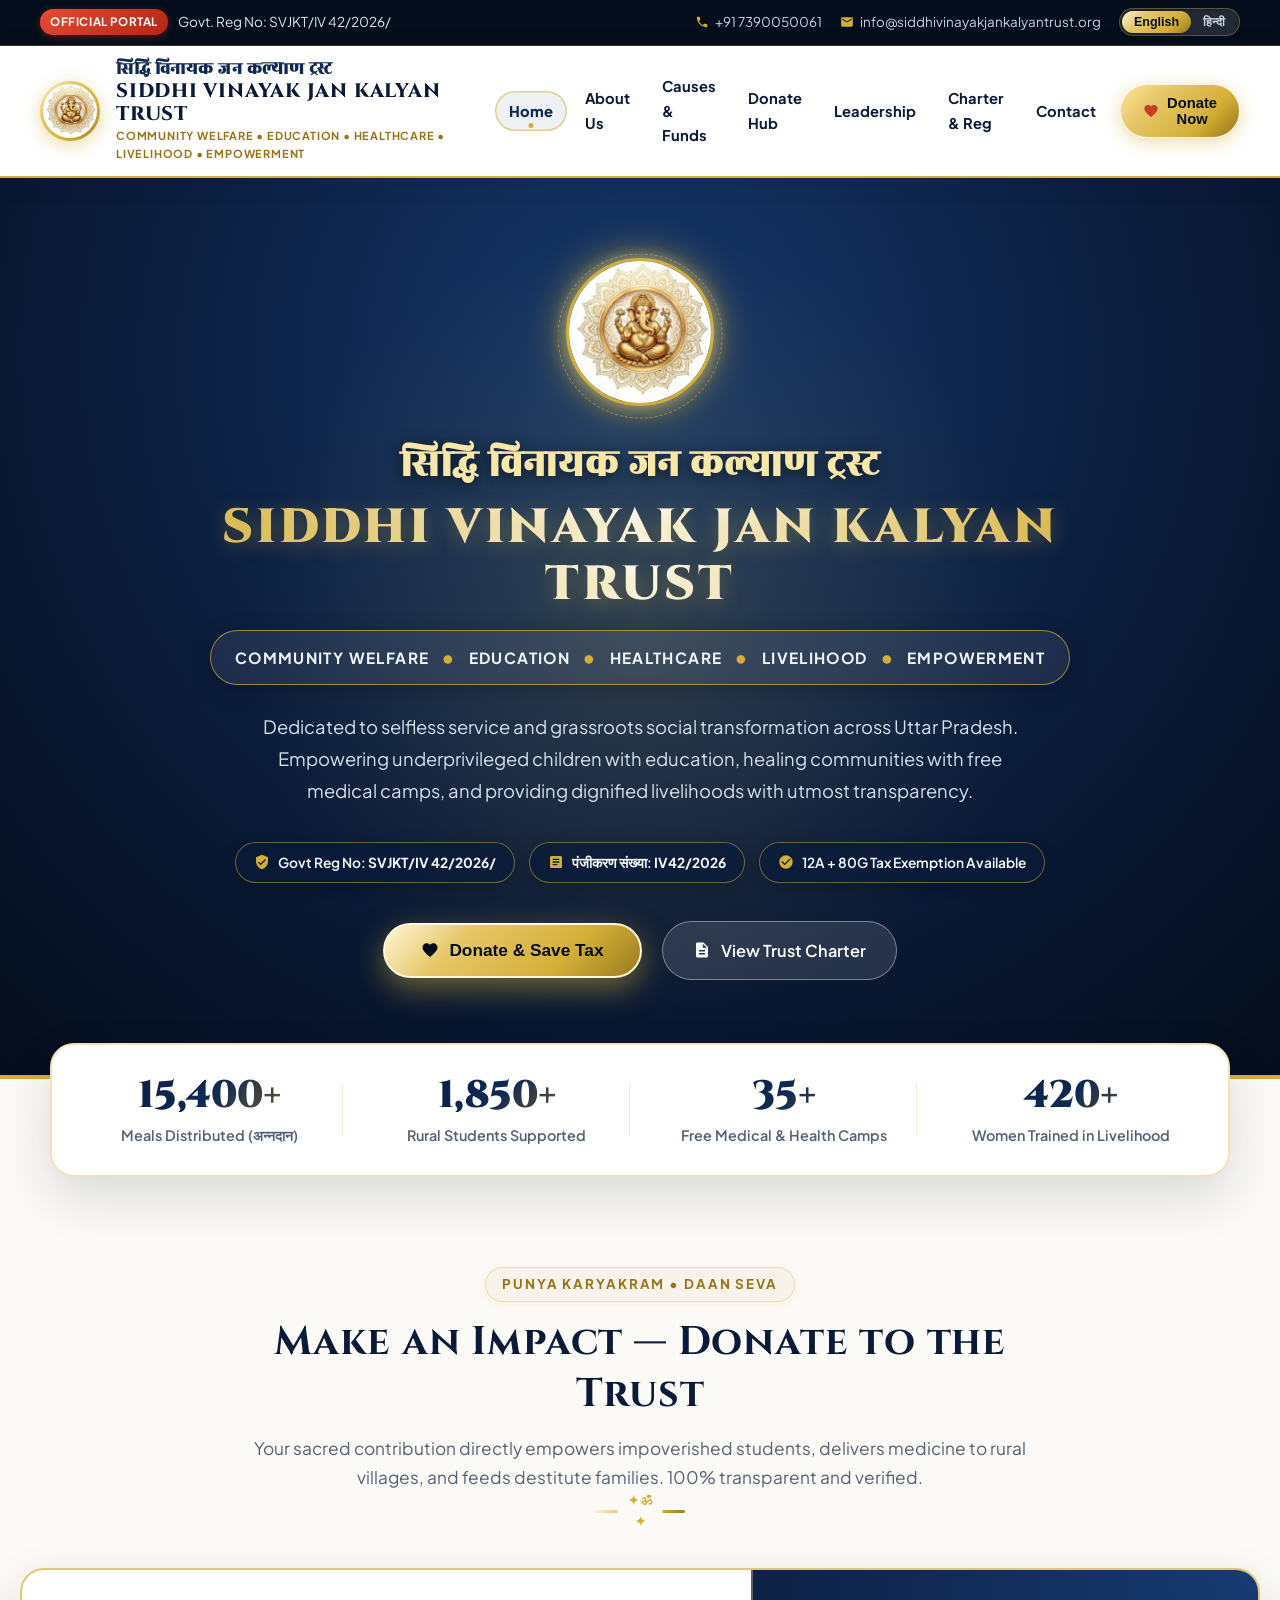
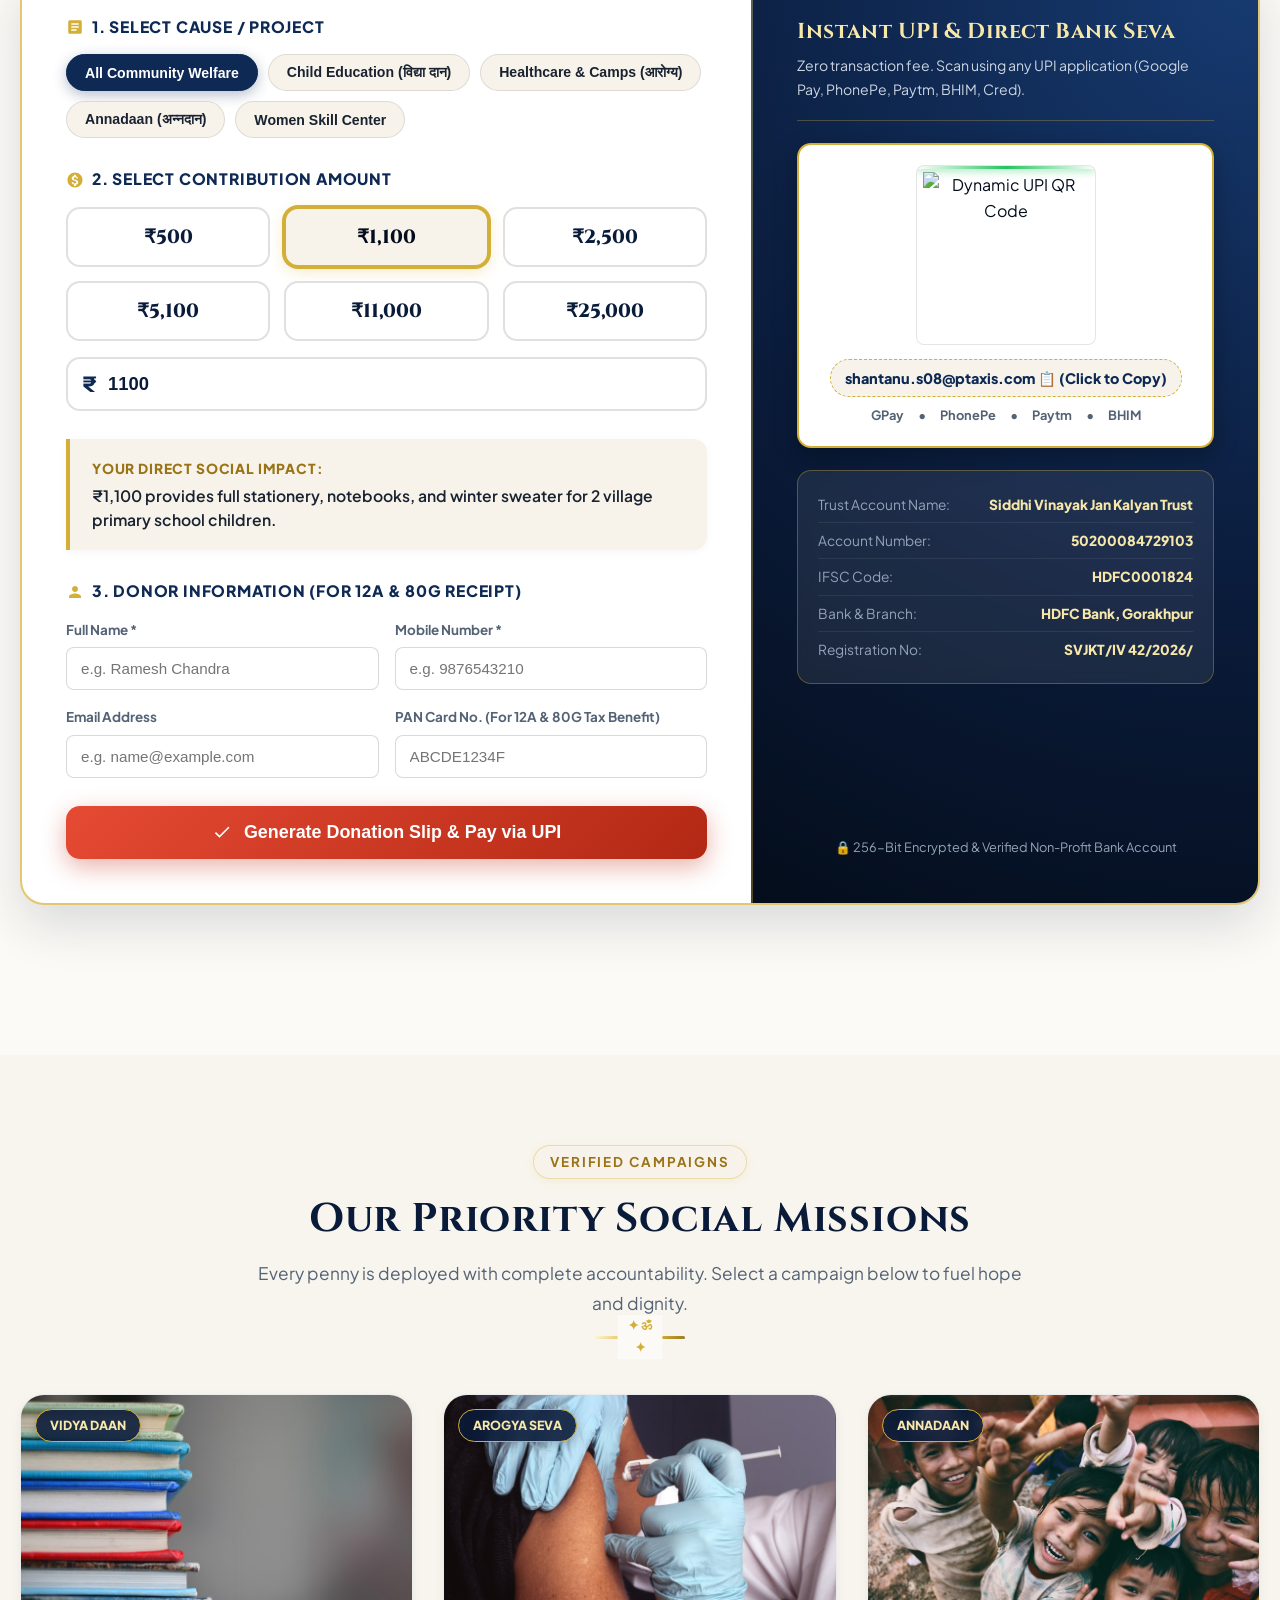
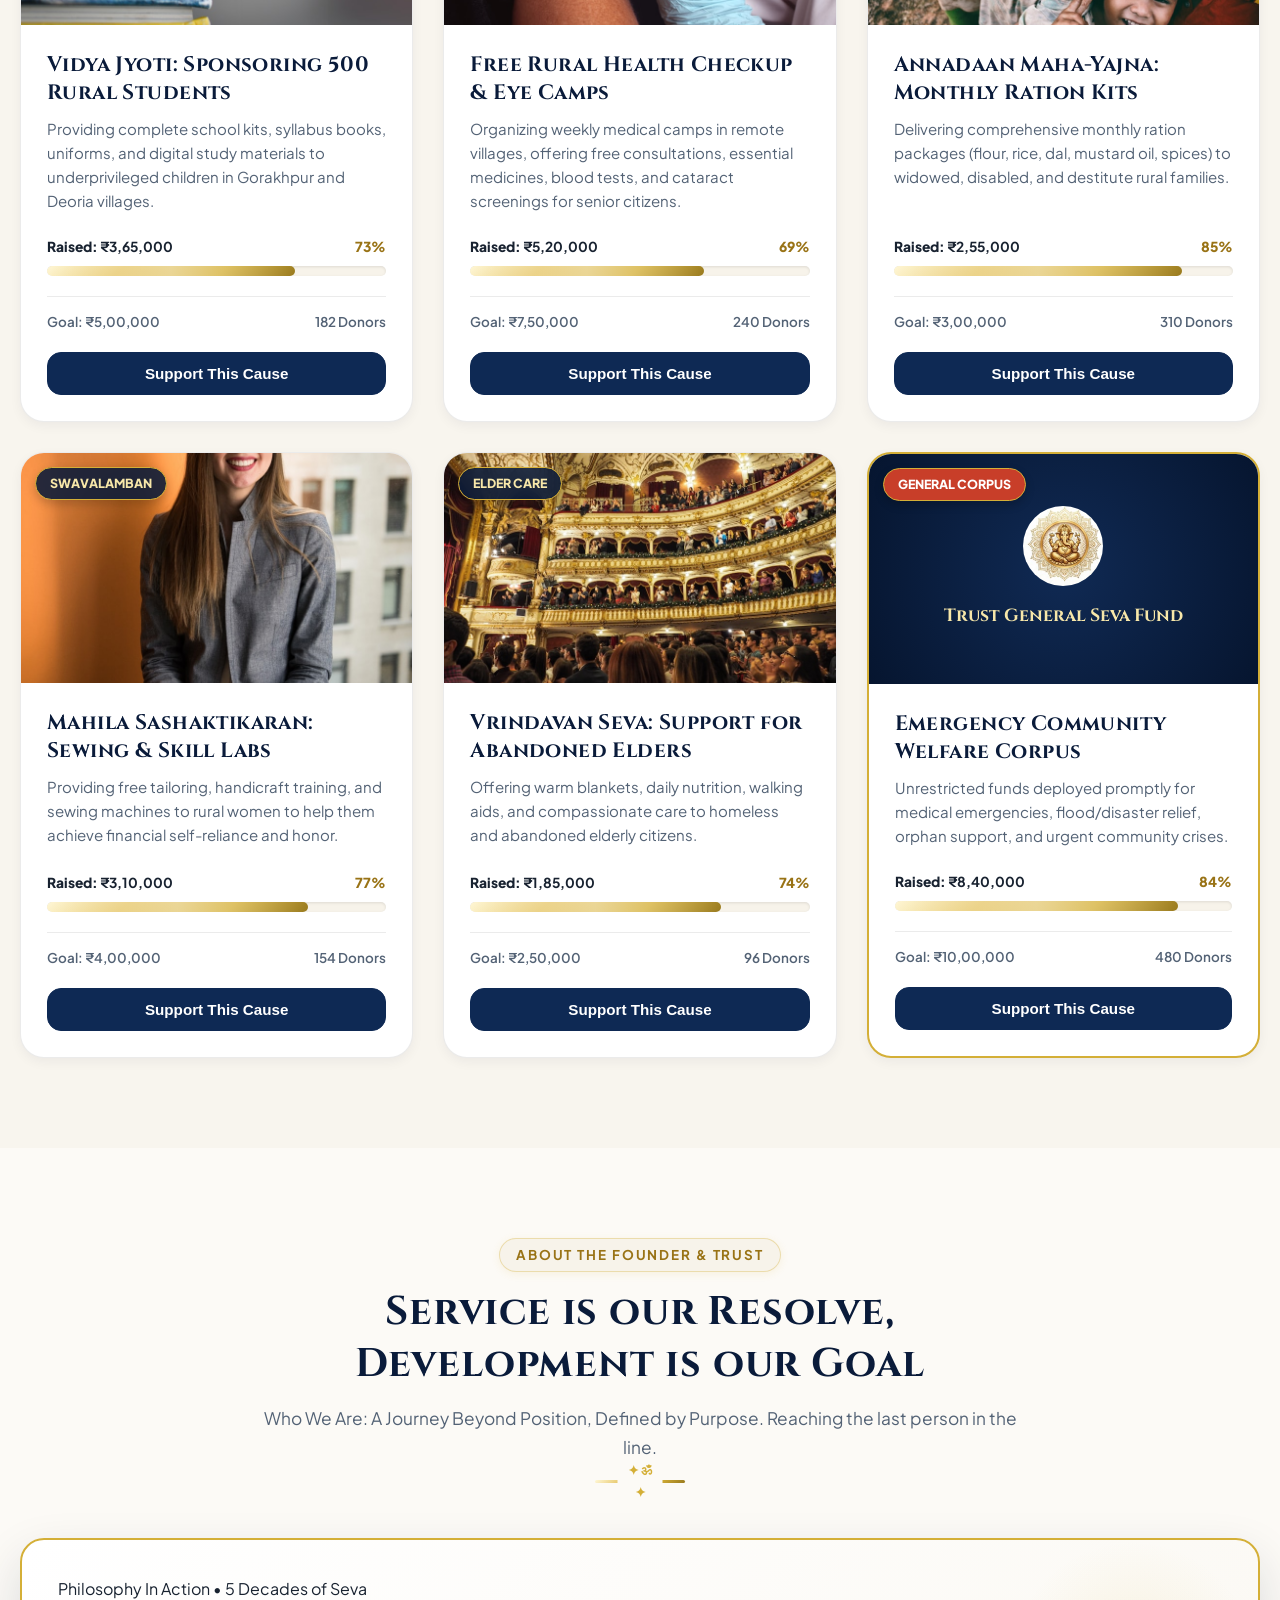
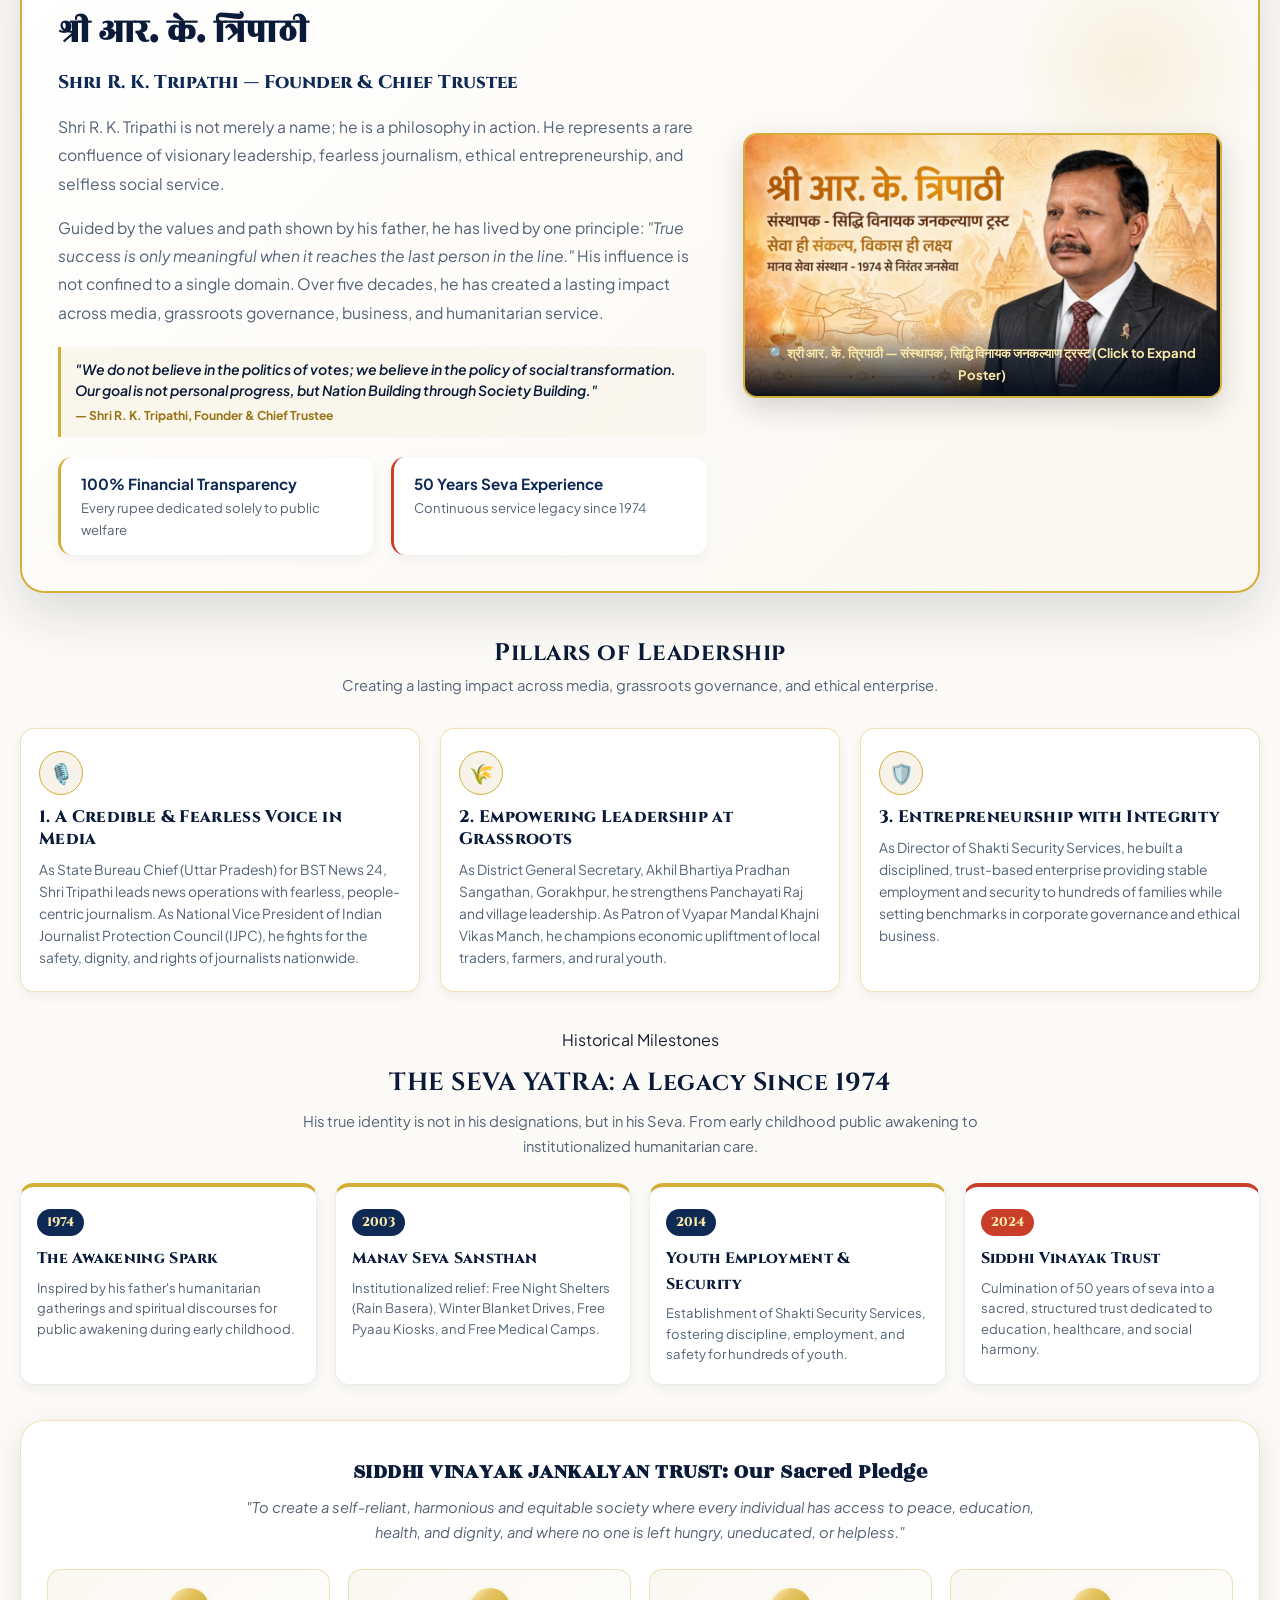
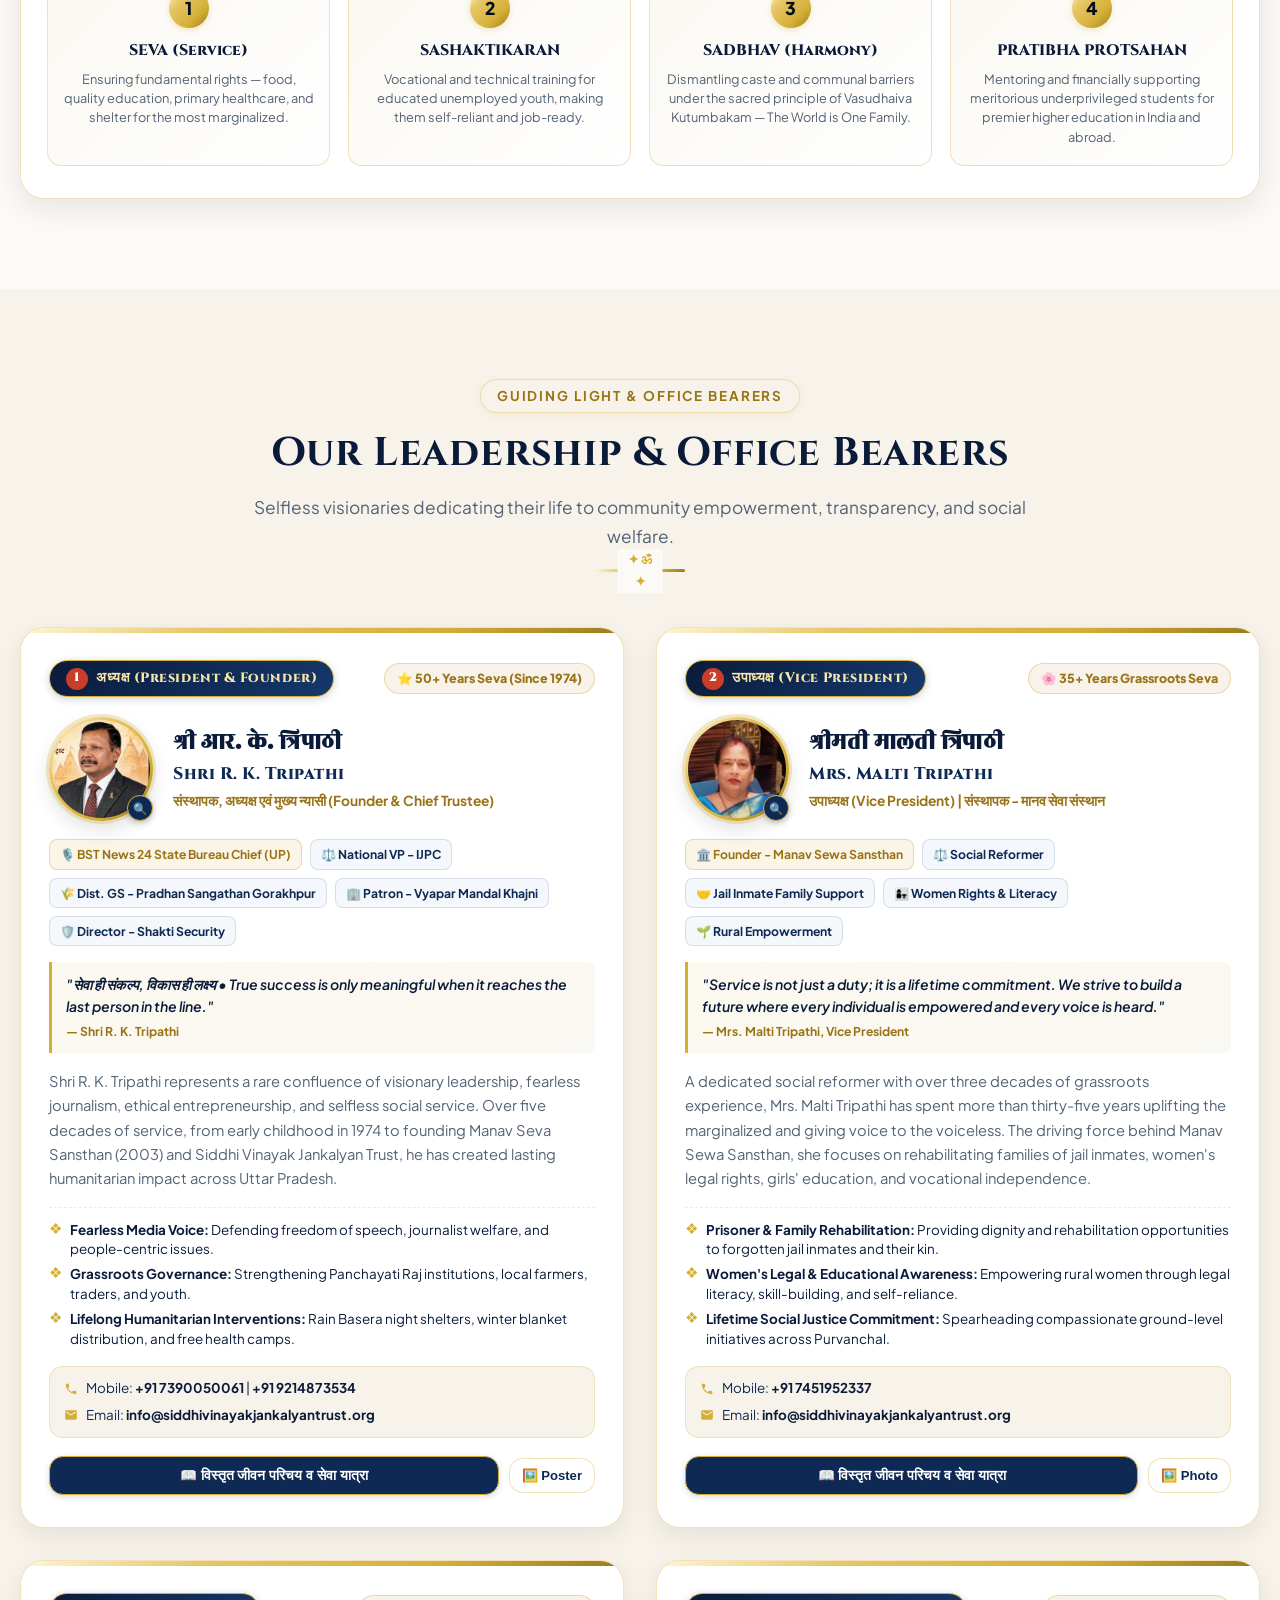
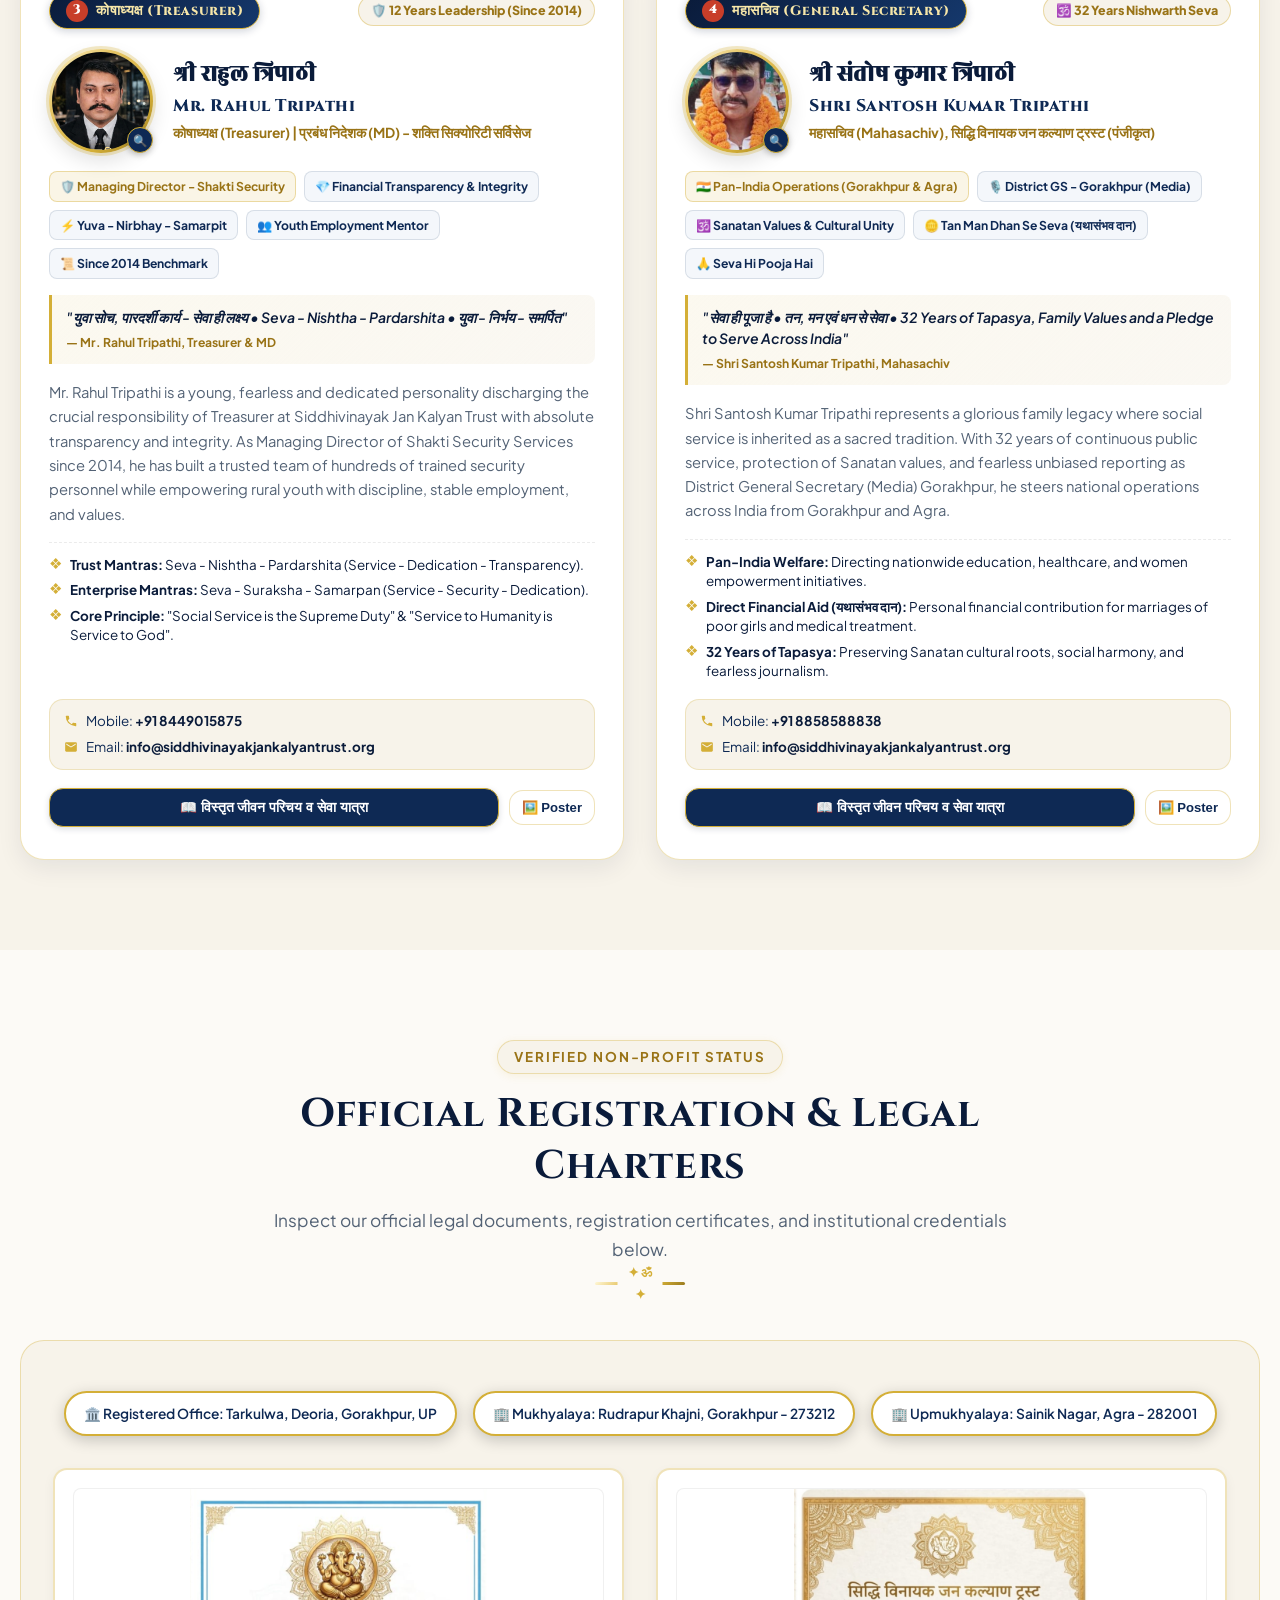
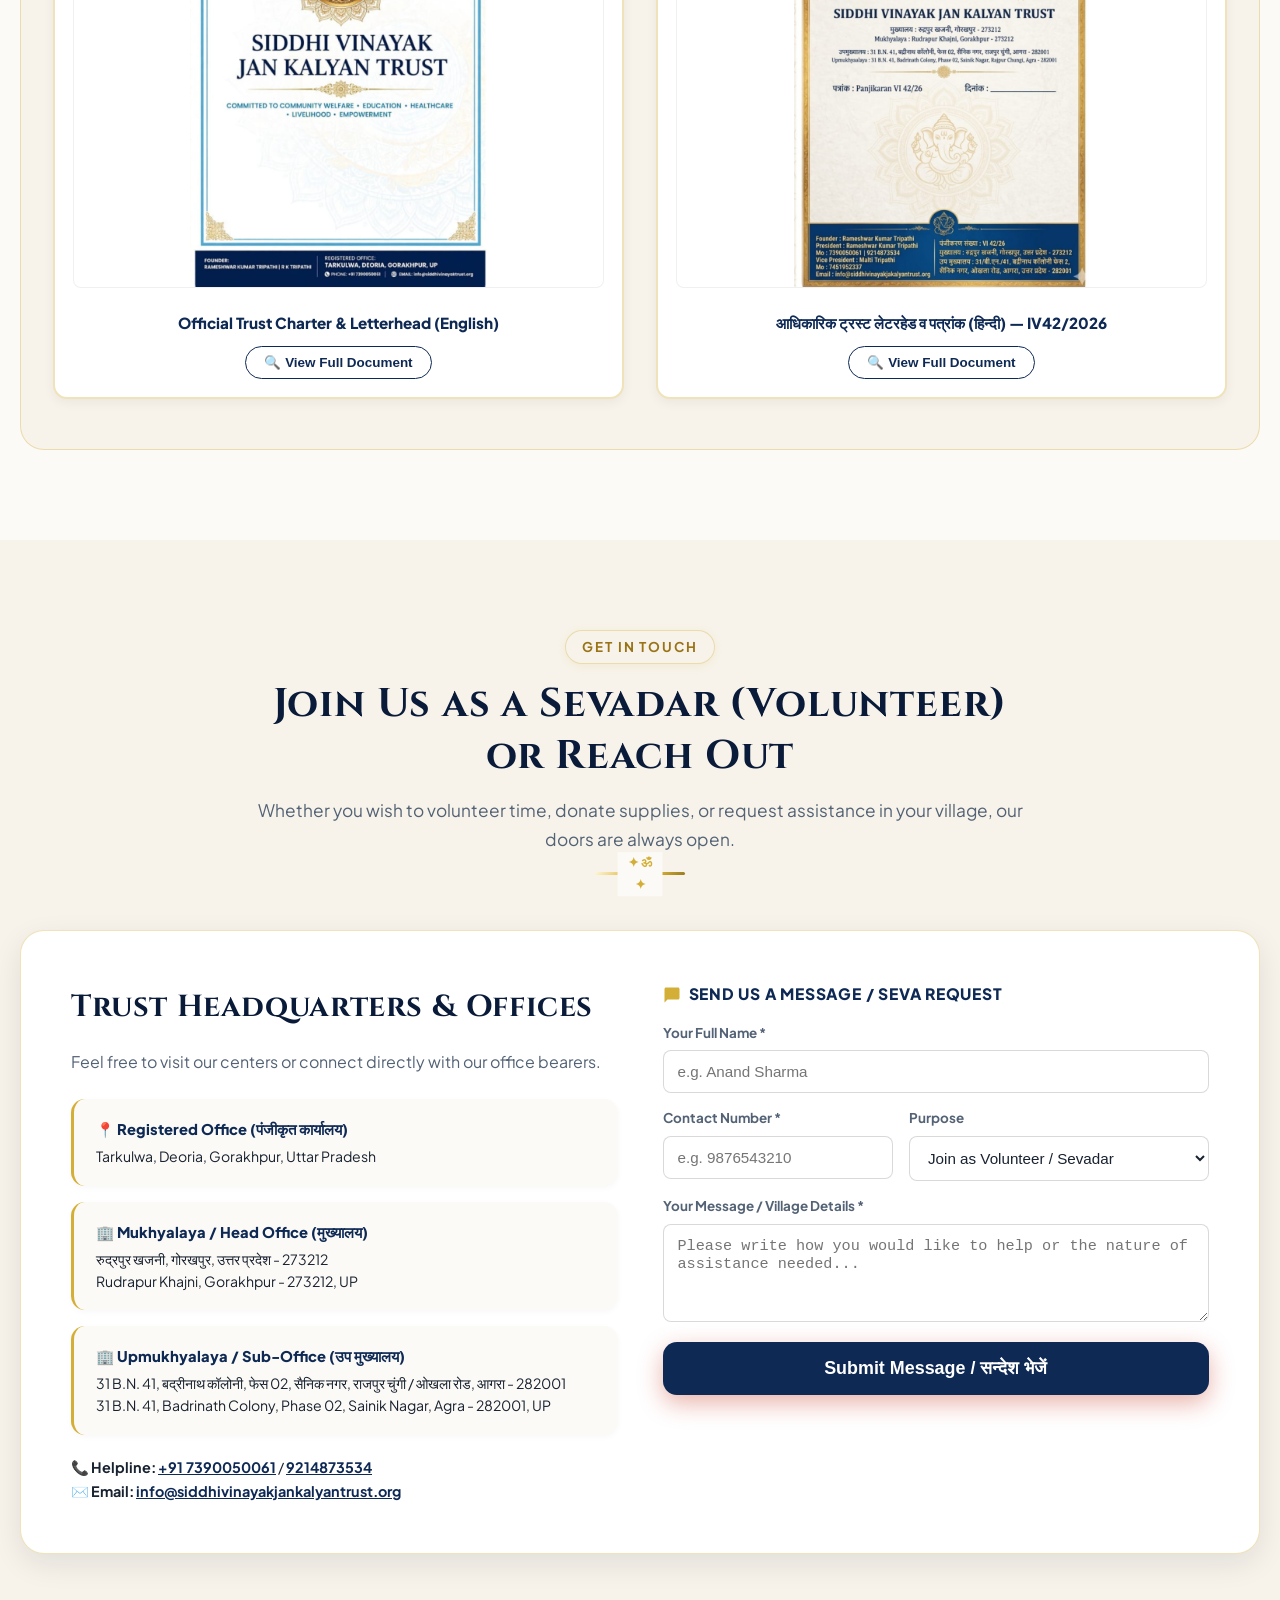
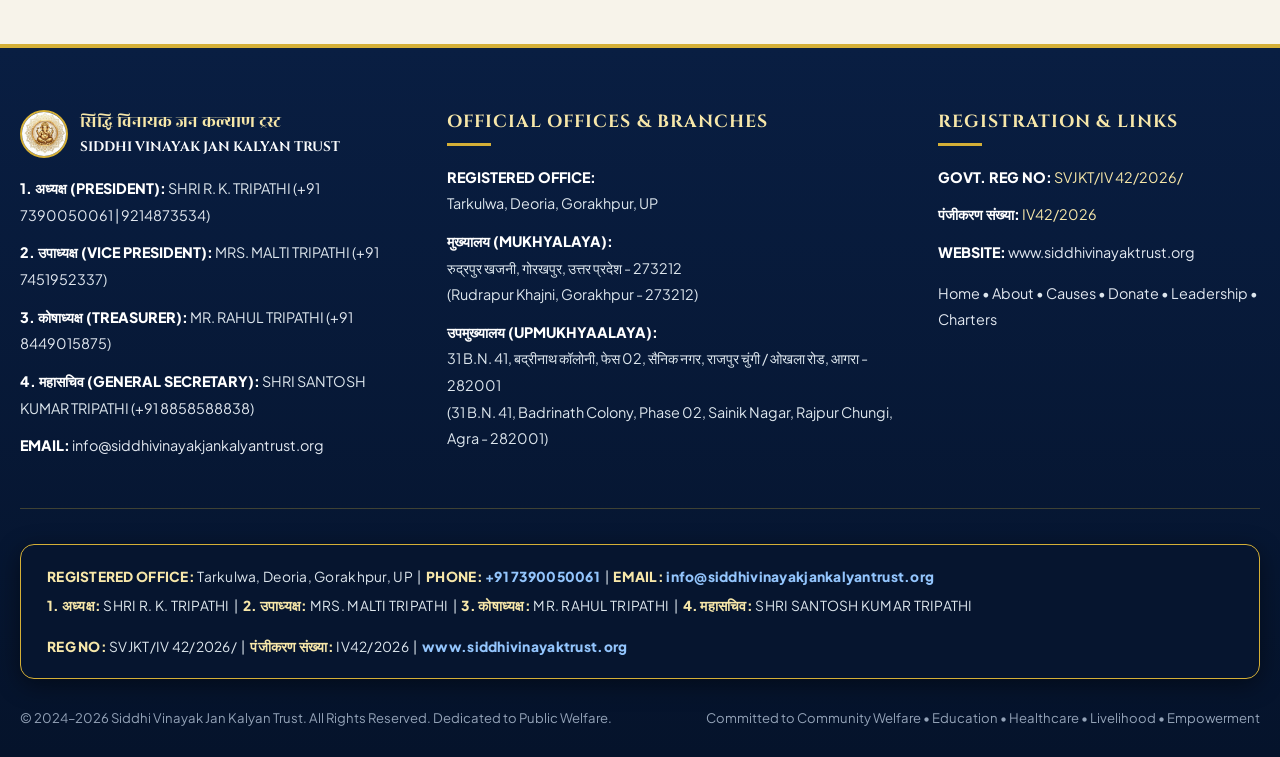
==== commit 8cc86935: "Update official contact email to info@siddhivinayakjankalyantrust.org across entire website" ====
--- a/siddhi-vinayak-trust-dist/index.html
+++ b/siddhi-vinayak-trust-dist/index.html
@@ -34,9 +34,9 @@
           <svg width="14" height="14" viewBox="0 0 24 24" fill="currentColor"><path d="M6.62 10.79a15.05 15.05 0 006.59 6.59l2.2-2.2a1 1 0 011.02-.24c1.12.37 2.33.57 3.57.57a1 1 0 011 1V20a1 1 0 01-1 1A17 17 0 013 4a1 1 0 011-1h3.5a1 1 0 011 1c0 1.25.2 2.45.57 3.57a1 1 0 01-.25 1.02l-2.2 2.2z"/></svg>
           <span>+91 7390050061</span>
         </a>
-        <a href="mailto:info@siddhivinayaktrust.org" class="top-contact-link">
+        <a href="mailto:info@siddhivinayakjankalyantrust.org" class="top-contact-link">
           <svg width="14" height="14" viewBox="0 0 24 24" fill="currentColor"><path d="M20 4H4c-1.1 0-1.99.9-1.99 2L2 18c0 1.1.9 2 2 2h16c1.1 0 2-.9 2-2V6c0-1.1-.9-2-2-2zm0 4l-8 5-8-5V6l8 5 8-5v2z"/></svg>
-          <span>info@siddhivinayaktrust.org</span>
+          <span>info@siddhivinayakjankalyantrust.org</span>
         </a>
 
         <!-- Language Switcher -->
@@ -144,9 +144,9 @@
               <svg width="13" height="13" viewBox="0 0 24 24" fill="currentColor"><path d="M6.62 10.79a15.05 15.05 0 006.59 6.59l2.2-2.2a1 1 0 011.02-.24c1.12.37 2.33.57 3.57.57a1 1 0 011 1V20a1 1 0 01-1 1A17 17 0 013 4a1 1 0 011-1h3.5a1 1 0 011 1c0 1.25.2 2.45.57 3.57a1 1 0 01-.25 1.02l-2.2 2.2z"/></svg>
               <span>+91 7390050061</span>
             </a>
-            <a href="mailto:info@siddhivinayaktrust.org" class="drawer-chip">
+            <a href="mailto:info@siddhivinayakjankalyantrust.org" class="drawer-chip">
               <svg width="13" height="13" viewBox="0 0 24 24" fill="currentColor"><path d="M20 4H4c-1.1 0-1.99.9-1.99 2L2 18c0 1.1.9 2 2 2h16c1.1 0 2-.9 2-2V6c0-1.1-.9-2-2-2zm0 4l-8 5-8-5V6l8 5 8-5v2z"/></svg>
-              <span>info@siddhivinayaktrust.org</span>
+              <span>info@siddhivinayakjankalyantrust.org</span>
             </a>
           </div>
           <div class="drawer-tax-note">
@@ -805,7 +805,7 @@
               </div>
               <div class="leader-contact-row">
                 <svg viewBox="0 0 24 24" fill="currentColor"><path d="M20 4H4c-1.1 0-1.99.9-1.99 2L2 18c0 1.1.9 2 2 2h16c1.1 0 2-.9 2-2V6c0-1.1-.9-2-2-2zm0 4l-8 5-8-5V6l8 5 8-5v2z"/></svg>
-                <span>Email: <a href="mailto:info@siddhivinayaktrust.org">info@siddhivinayaktrust.org</a></span>
+                <span>Email: <a href="mailto:info@siddhivinayakjankalyantrust.org">info@siddhivinayakjankalyantrust.org</a></span>
               </div>
             </div>
 
@@ -886,7 +886,7 @@
               </div>
               <div class="leader-contact-row">
                 <svg viewBox="0 0 24 24" fill="currentColor"><path d="M20 4H4c-1.1 0-1.99.9-1.99 2L2 18c0 1.1.9 2 2 2h16c1.1 0 2-.9 2-2V6c0-1.1-.9-2-2-2zm0 4l-8 5-8-5V6l8 5 8-5v2z"/></svg>
-                <span>Email: <a href="mailto:info@siddhivinayakjakalyantrust.org">info@siddhivinayakjakalyantrust.org</a></span>
+                <span>Email: <a href="mailto:info@siddhivinayakjankalyantrust.org">info@siddhivinayakjankalyantrust.org</a></span>
               </div>
             </div>
 
@@ -967,7 +967,7 @@
               </div>
               <div class="leader-contact-row">
                 <svg viewBox="0 0 24 24" fill="currentColor"><path d="M20 4H4c-1.1 0-1.99.9-1.99 2L2 18c0 1.1.9 2 2 2h16c1.1 0 2-.9 2-2V6c0-1.1-.9-2-2-2zm0 4l-8 5-8-5V6l8 5 8-5v2z"/></svg>
-                <span>Email: <a href="mailto:info@siddhivinayaktrust.org">info@siddhivinayaktrust.org</a></span>
+                <span>Email: <a href="mailto:info@siddhivinayakjankalyantrust.org">info@siddhivinayakjankalyantrust.org</a></span>
               </div>
             </div>
 
@@ -1048,7 +1048,7 @@
               </div>
               <div class="leader-contact-row">
                 <svg viewBox="0 0 24 24" fill="currentColor"><path d="M20 4H4c-1.1 0-1.99.9-1.99 2L2 18c0 1.1.9 2 2 2h16c1.1 0 2-.9 2-2V6c0-1.1-.9-2-2-2zm0 4l-8 5-8-5V6l8 5 8-5v2z"/></svg>
-                <span>Email: <a href="mailto:info@siddhivinayaktrust.org">info@siddhivinayaktrust.org</a></span>
+                <span>Email: <a href="mailto:info@siddhivinayakjankalyantrust.org">info@siddhivinayakjankalyantrust.org</a></span>
               </div>
             </div>
 
@@ -1140,7 +1140,7 @@
 
           <div style="margin-top: 20px; font-size: 0.9rem;">
             📞 <strong>Helpline:</strong> <a href="tel:+917390050061" style="color: var(--navy-royal); font-weight: 700;">+91 7390050061</a> / <a href="tel:+919214873534" style="color: var(--navy-royal); font-weight: 700;">9214873534</a><br>
-            ✉️ <strong>Email:</strong> <a href="mailto:info@siddhivinayaktrust.org" style="color: var(--navy-royal); font-weight: 700;">info@siddhivinayaktrust.org</a>
+            ✉️ <strong>Email:</strong> <a href="mailto:info@siddhivinayakjankalyantrust.org" style="color: var(--navy-royal); font-weight: 700;">info@siddhivinayakjankalyantrust.org</a>
           </div>
         </div>
 
@@ -1206,7 +1206,7 @@
             <li><strong>2. उपाध्यक्ष (VICE PRESIDENT):</strong> MRS. MALTI TRIPATHI (<a href="tel:+917451952337">+91 7451952337</a>)</li>
             <li><strong>3. कोषाध्यक्ष (TREASURER):</strong> MR. RAHUL TRIPATHI (<a href="tel:+918449015875">+91 8449015875</a>)</li>
             <li><strong>4. महासचिव (GENERAL SECRETARY):</strong> SHRI SANTOSH KUMAR TRIPATHI (<a href="tel:+918858588838">+91 8858588838</a>)</li>
-            <li><strong>EMAIL:</strong> <a href="mailto:info@siddhivinayaktrust.org">info@siddhivinayaktrust.org</a></li>
+            <li><strong>EMAIL:</strong> <a href="mailto:info@siddhivinayakjankalyantrust.org">info@siddhivinayakjankalyantrust.org</a></li>
           </ul>
         </div>
 
@@ -1251,7 +1251,7 @@
           <div class="strip-item-line">
             <span class="strip-highlight">REGISTERED OFFICE:</span> Tarkulwa, Deoria, Gorakhpur, UP &nbsp;|&nbsp;
             <span class="strip-highlight">PHONE:</span> <a href="tel:+917390050061" class="strip-phone-highlight">+91 7390050061</a> &nbsp;|&nbsp;
-            <span class="strip-highlight">EMAIL:</span> <a href="mailto:info@siddhivinayaktrust.org" class="strip-phone-highlight">info@siddhivinayaktrust.org</a>
+            <span class="strip-highlight">EMAIL:</span> <a href="mailto:info@siddhivinayakjankalyantrust.org" class="strip-phone-highlight">info@siddhivinayakjankalyantrust.org</a>
           </div>
           <div class="strip-item-line">
             <span class="strip-highlight">1. अध्यक्ष:</span> SHRI R. K. TRIPATHI &nbsp;|&nbsp;
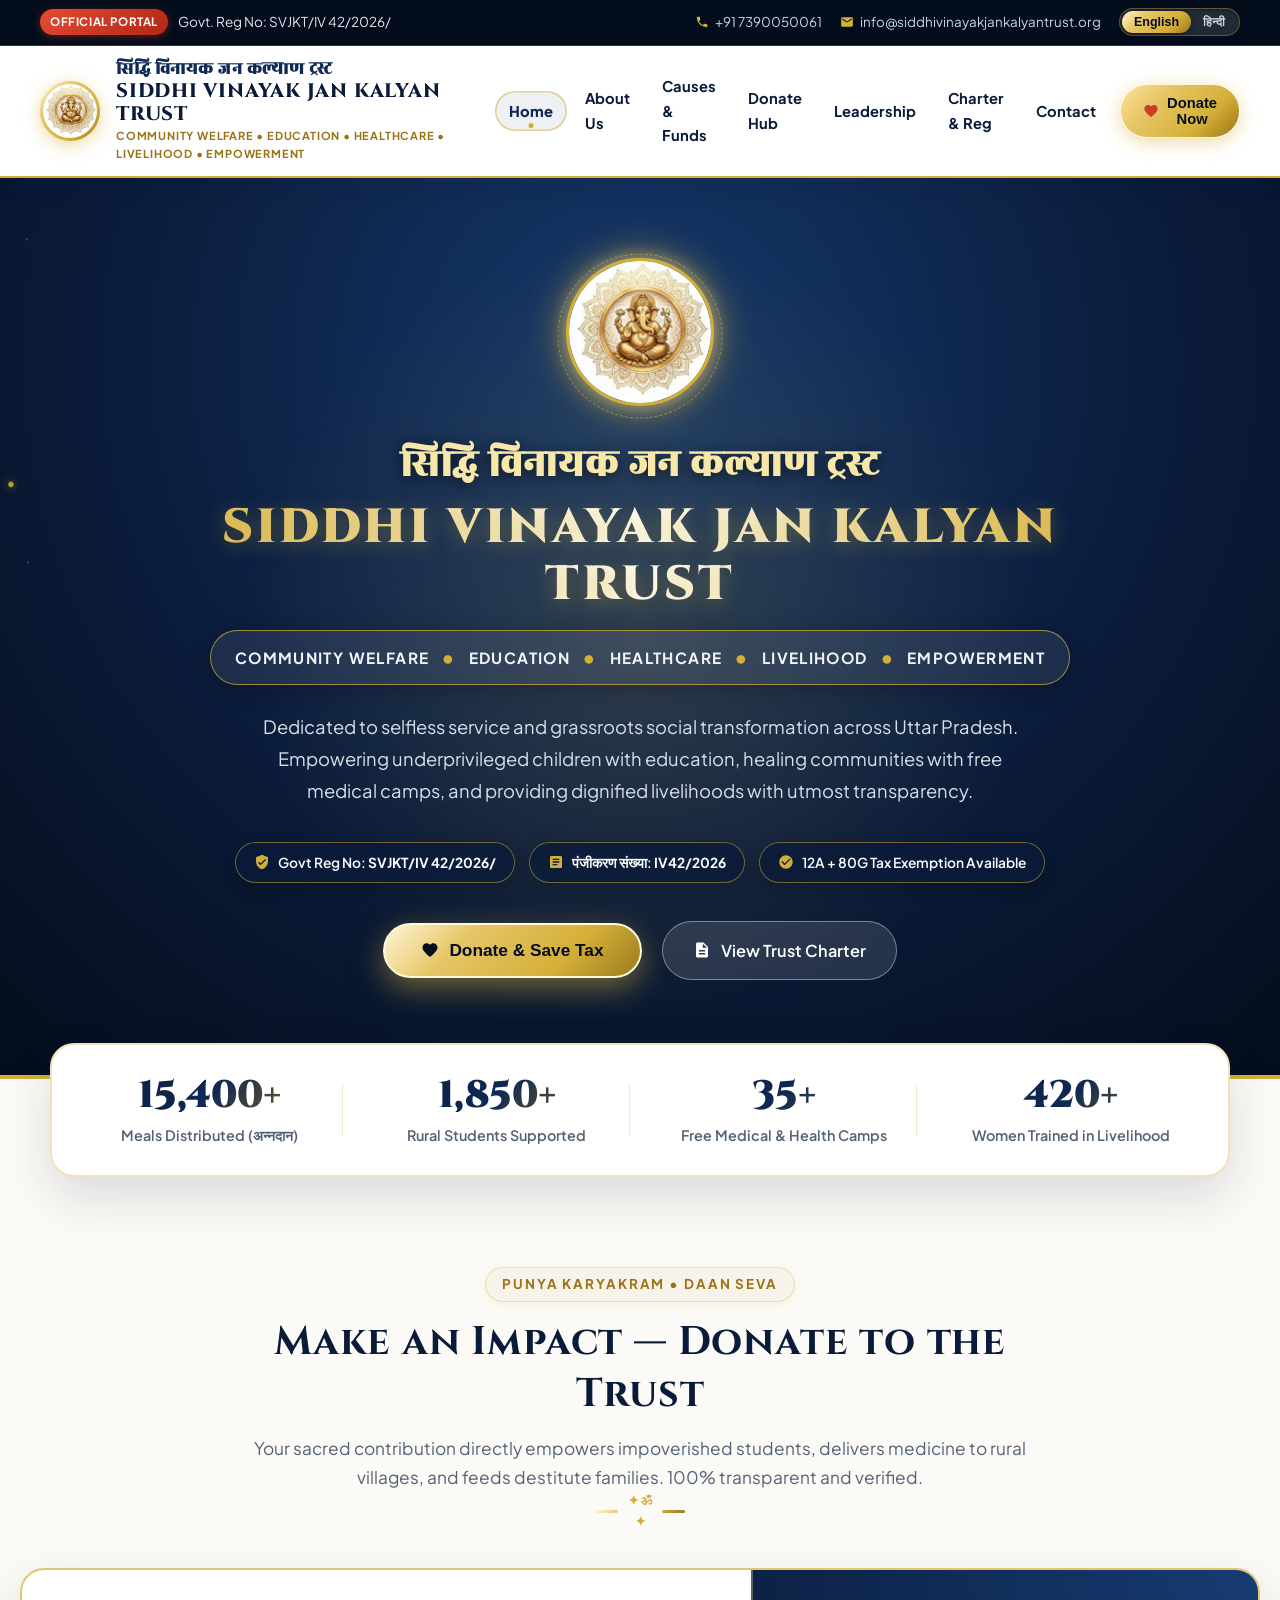
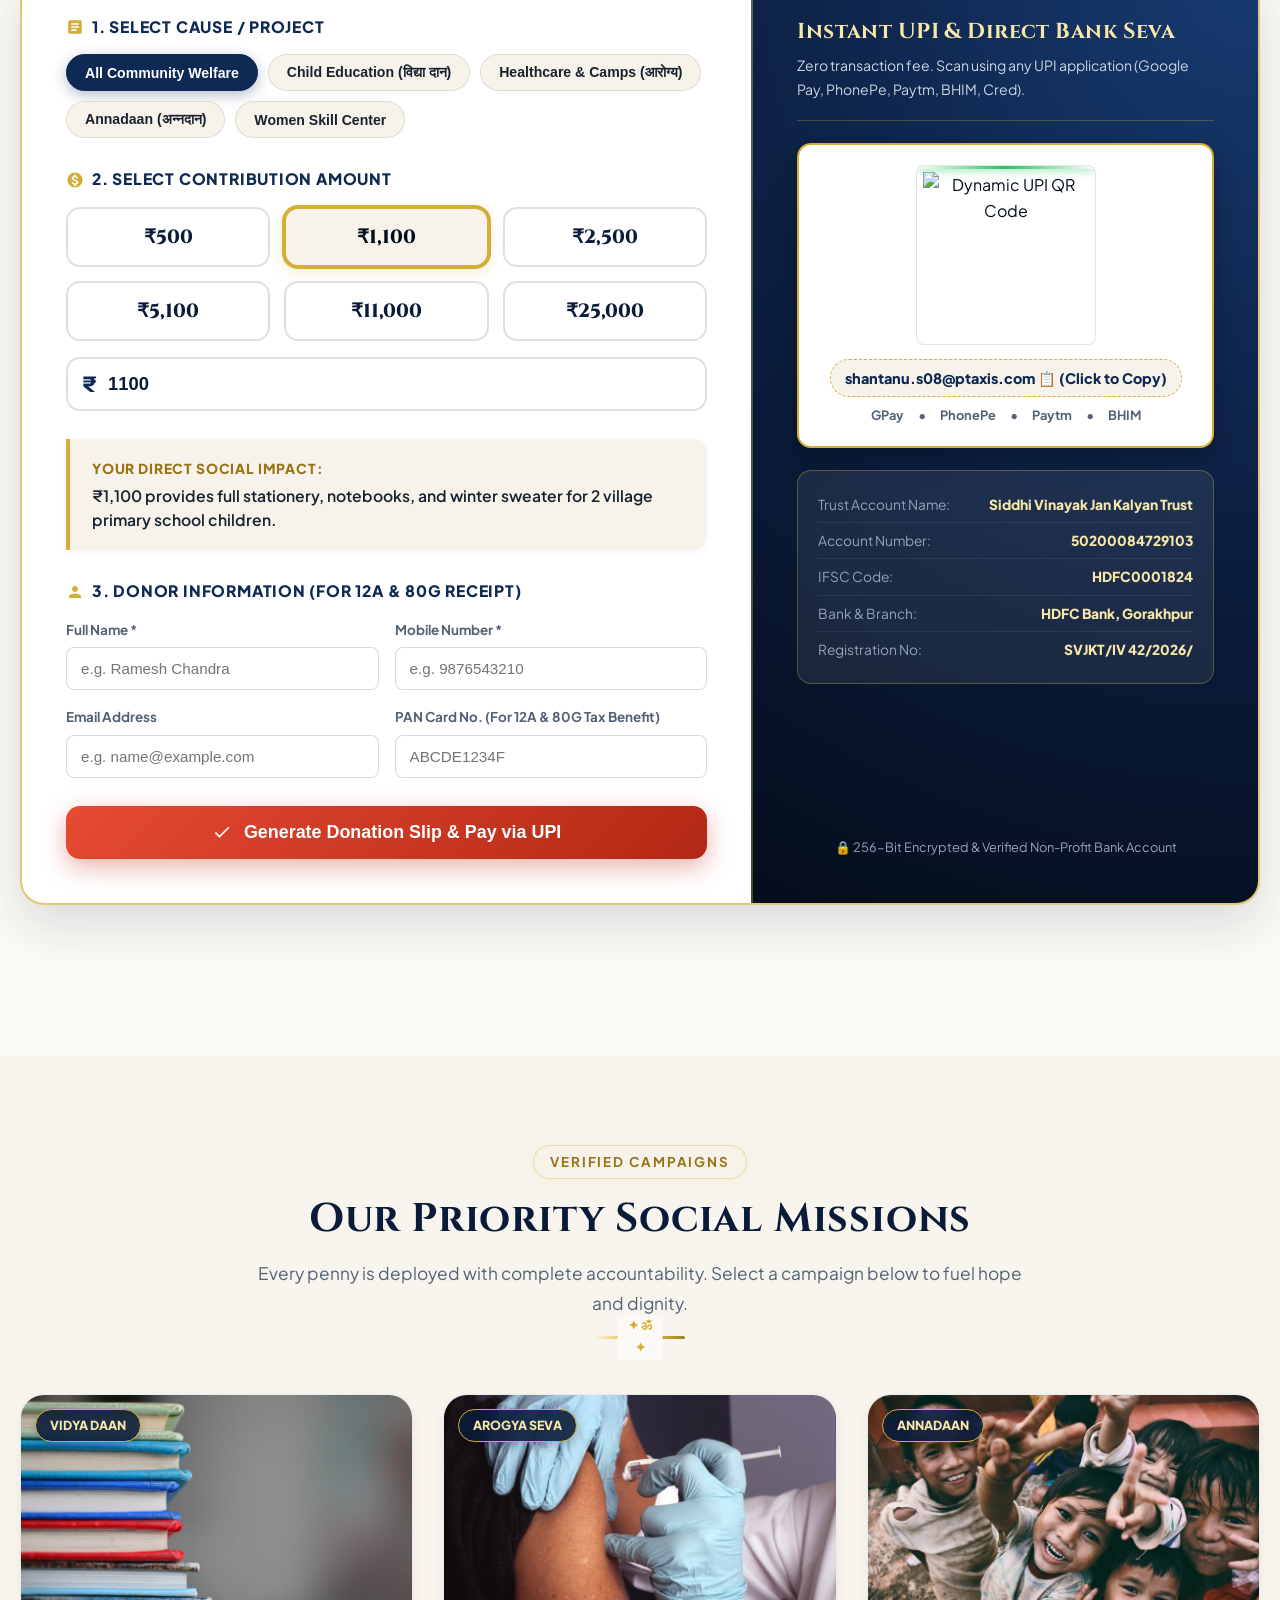
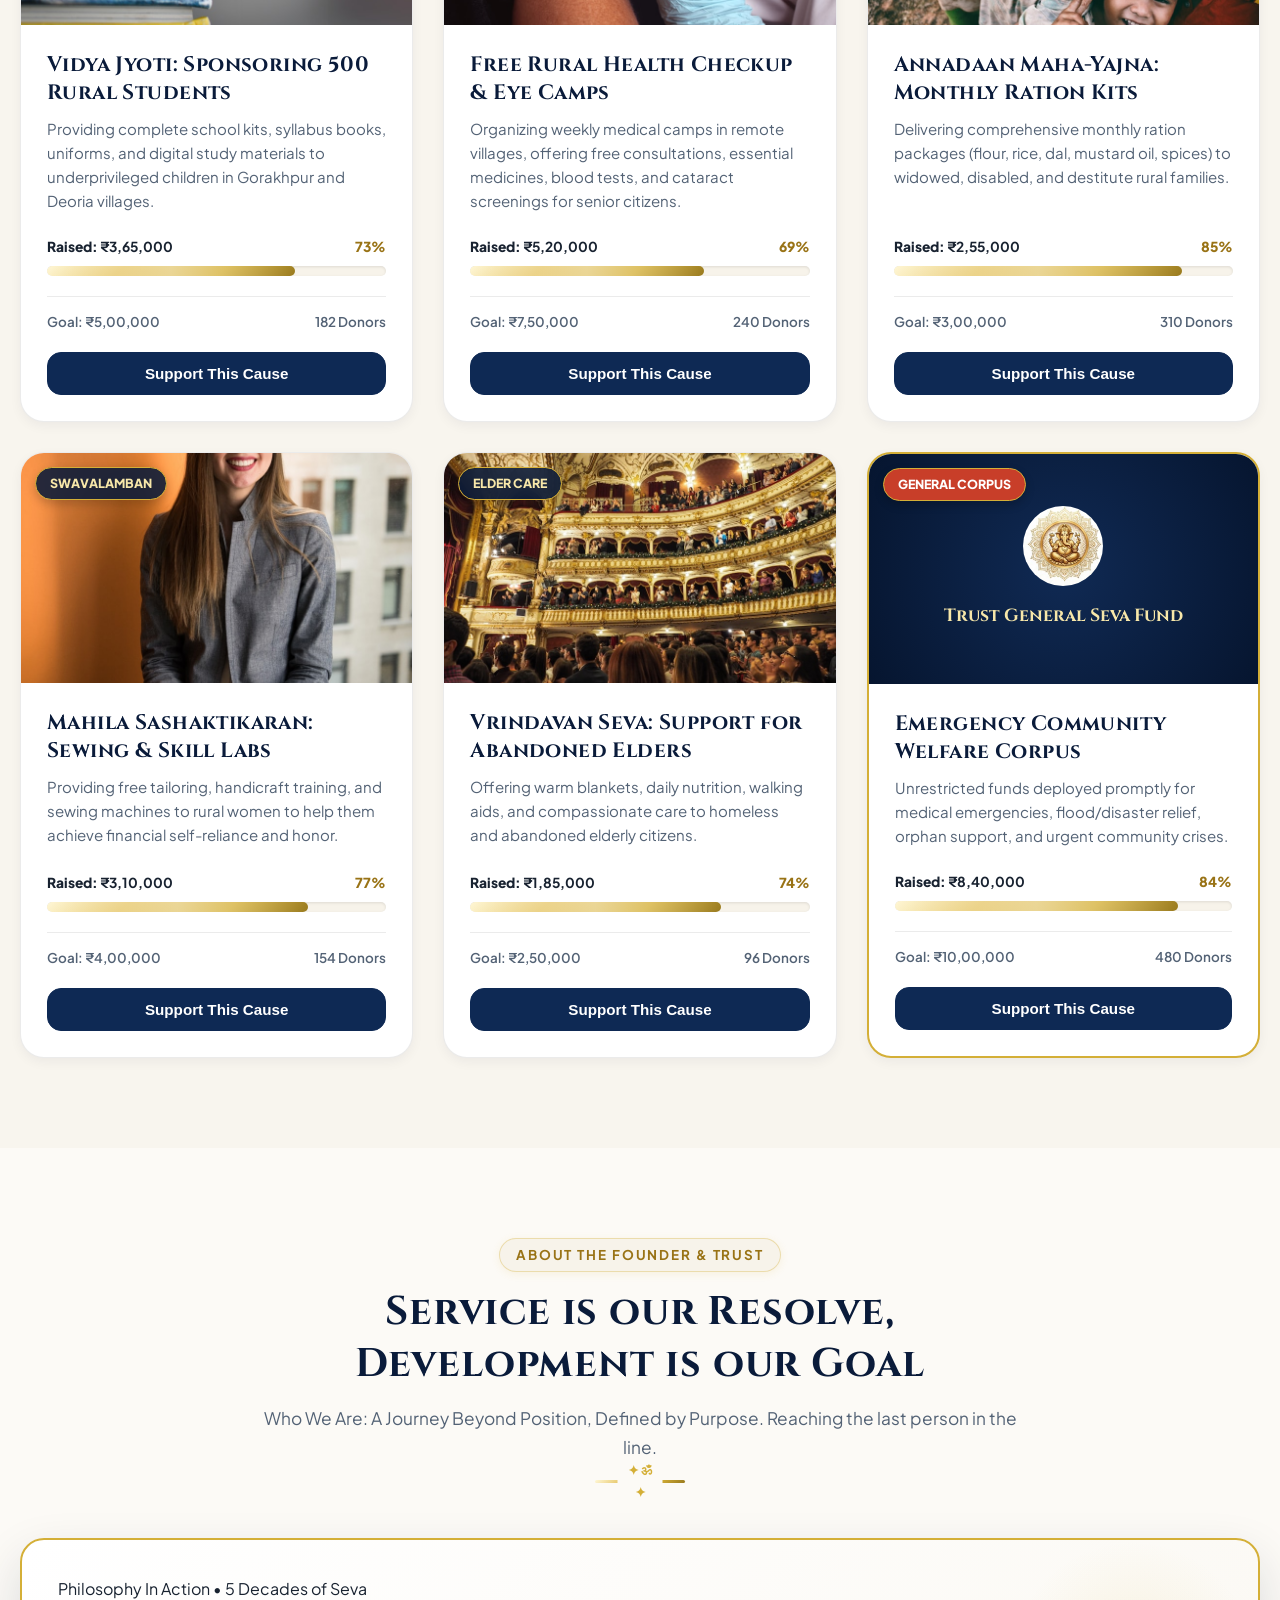
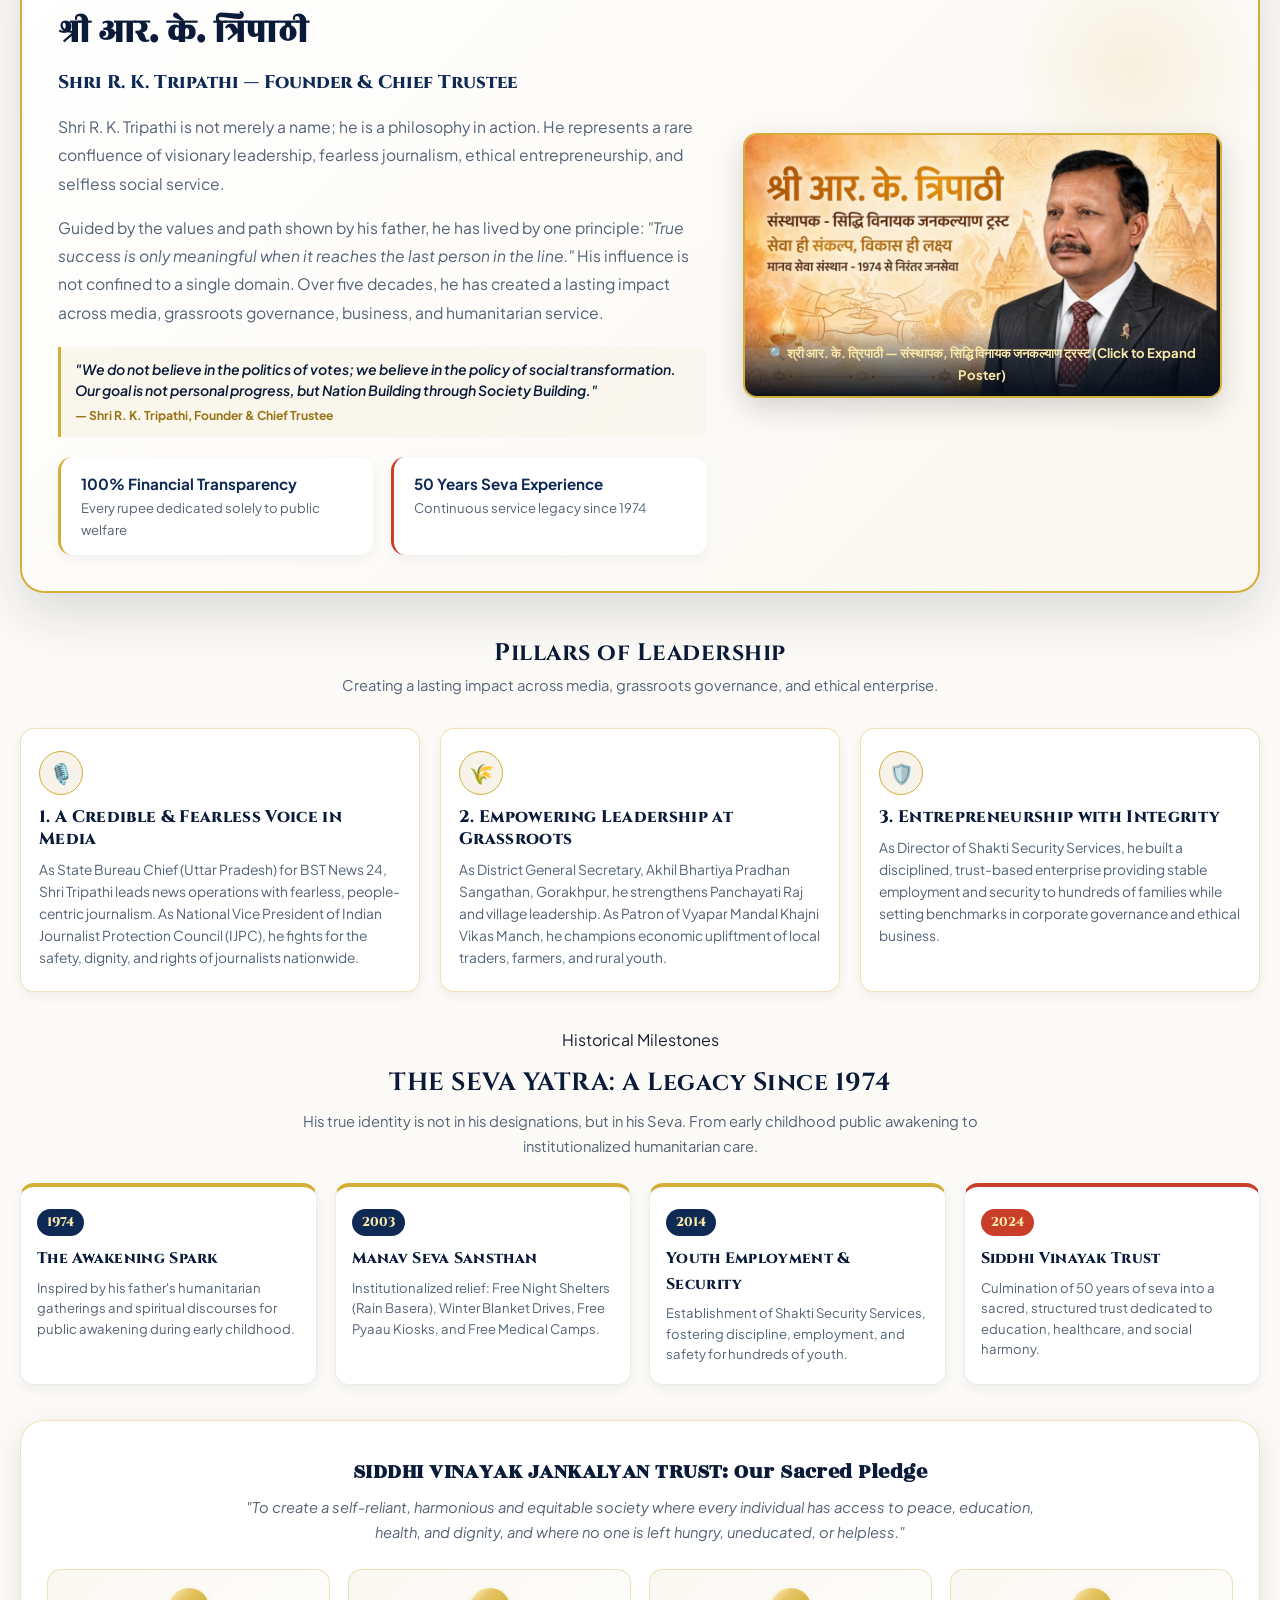
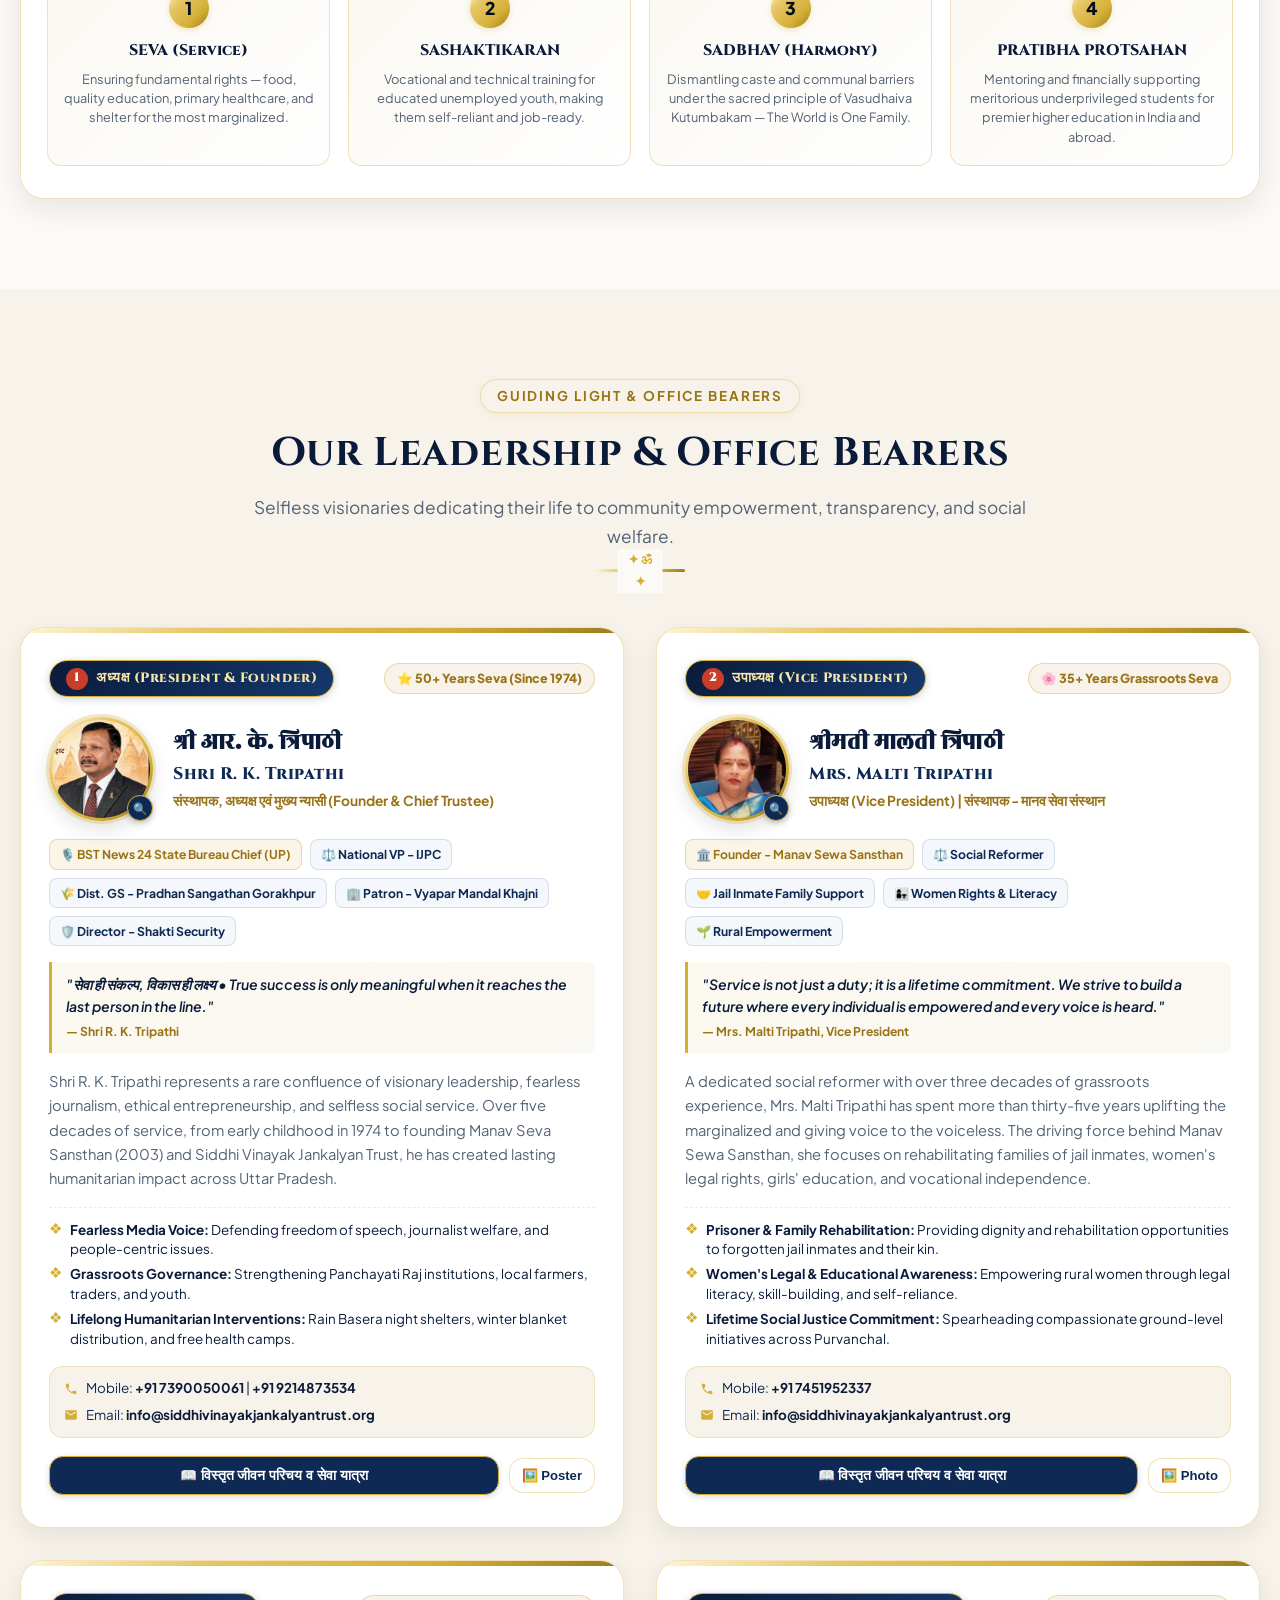
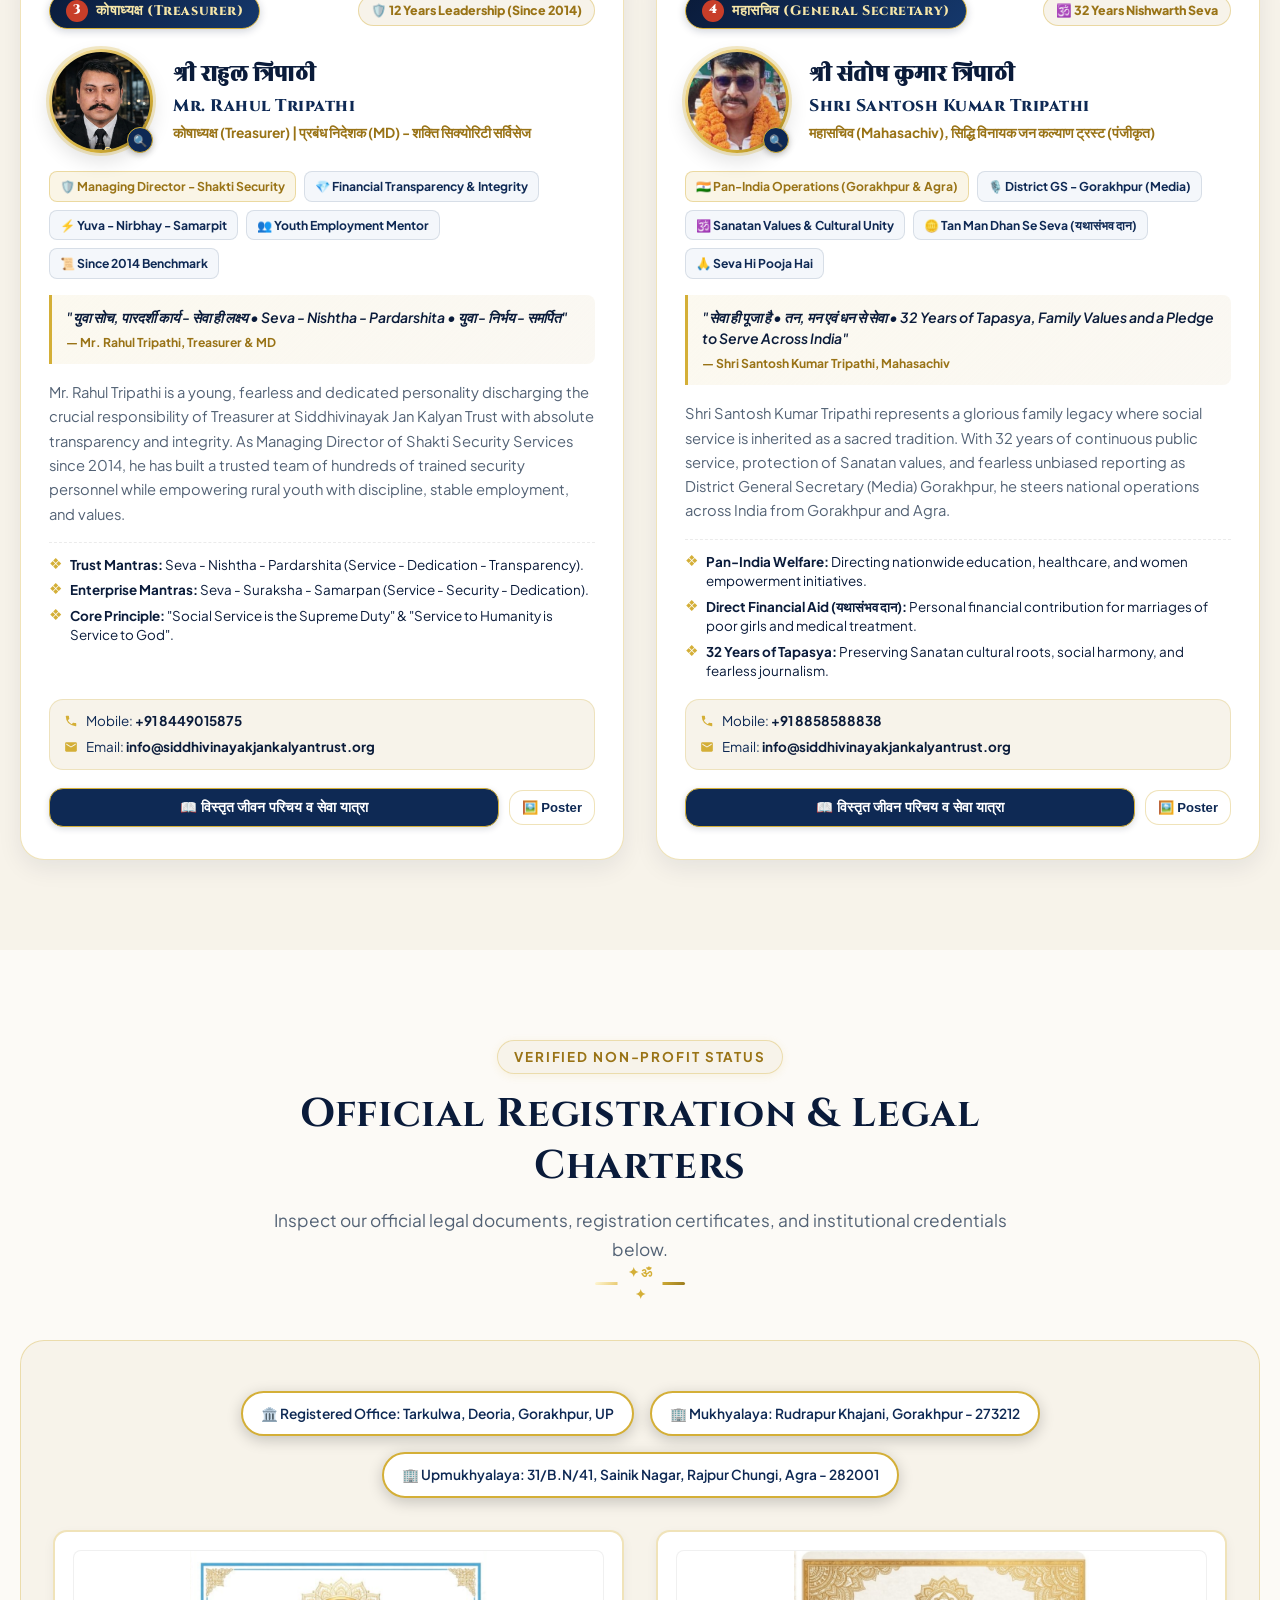
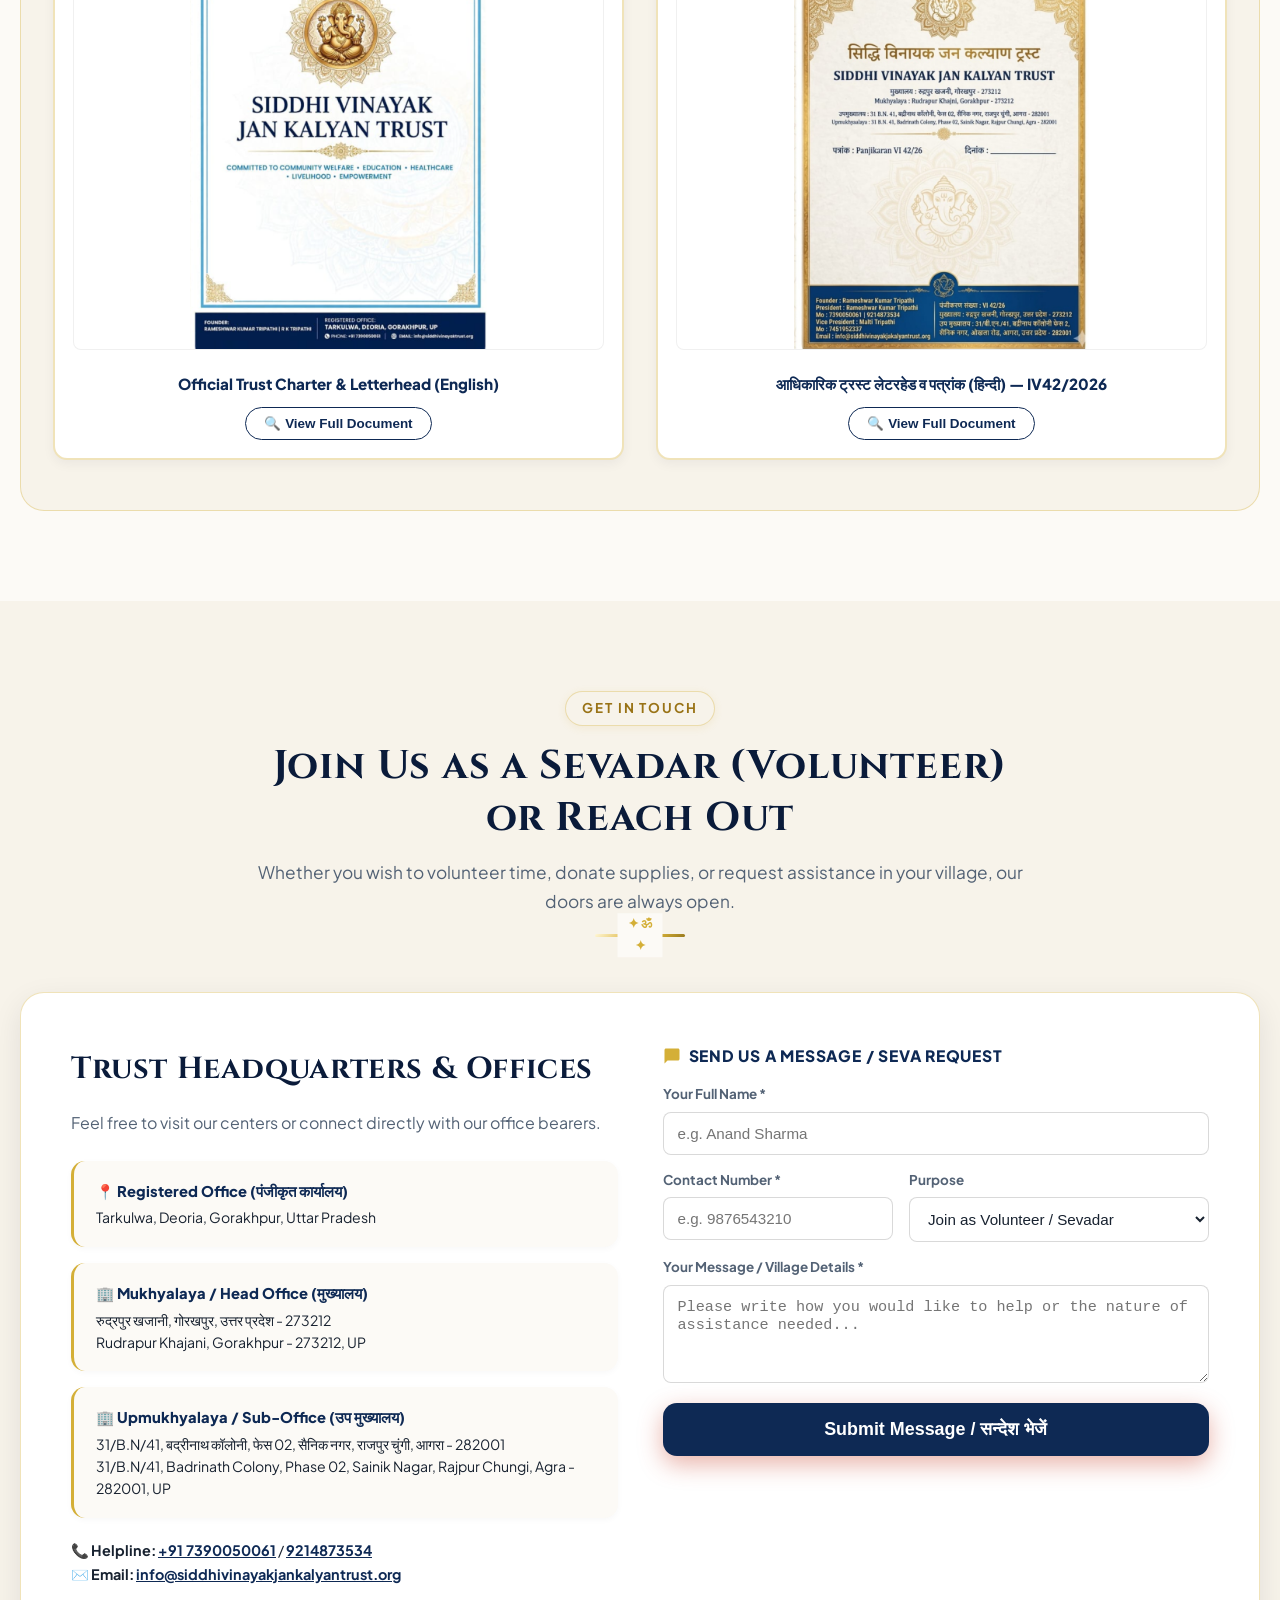
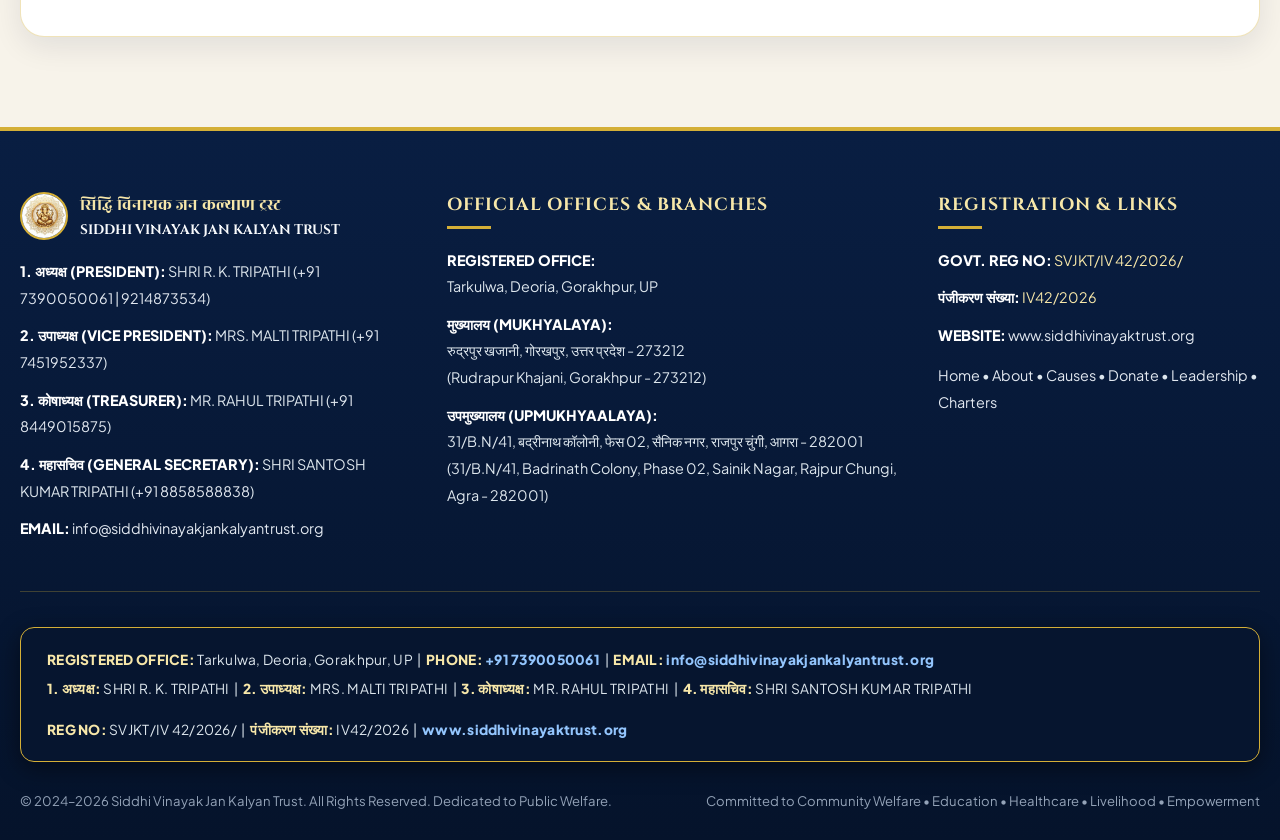
==== commit f32761a2: "Update office addresses: Mukhyalaya - Rudrapur Khajani Gorakhpur 273212, Upmukhyalaya - 31/B.N/41 Ba" ====
--- a/siddhi-vinayak-trust-dist/index.html
+++ b/siddhi-vinayak-trust-dist/index.html
@@ -1082,10 +1082,10 @@
             <span>🏛️ Registered Office: Tarkulwa, Deoria, Gorakhpur, UP</span>
           </div>
           <div class="trust-badge-pill transparency-pill">
-            <span>🏢 Mukhyalaya: Rudrapur Khajni, Gorakhpur - 273212</span>
+            <span>🏢 Mukhyalaya: Rudrapur Khajani, Gorakhpur - 273212</span>
           </div>
           <div class="trust-badge-pill transparency-pill">
-            <span>🏢 Upmukhyalaya: Sainik Nagar, Agra - 282001</span>
+            <span>🏢 Upmukhyalaya: 31/B.N/41, Sainik Nagar, Rajpur Chungi, Agra - 282001</span>
           </div>
         </div>
 
@@ -1130,12 +1130,12 @@
 
           <div class="office-info-box">
             <div class="office-info-title">🏢 Mukhyalaya / Head Office (मुख्यालय)</div>
-            <div class="office-info-text">रुद्रपुर खजनी, गोरखपुर, उत्तर प्रदेश - 273212<br>Rudrapur Khajni, Gorakhpur - 273212, UP</div>
+            <div class="office-info-text">रुद्रपुर खजानी, गोरखपुर, उत्तर प्रदेश - 273212<br>Rudrapur Khajani, Gorakhpur - 273212, UP</div>
           </div>
 
           <div class="office-info-box">
             <div class="office-info-title">🏢 Upmukhyalaya / Sub-Office (उप मुख्यालय)</div>
-            <div class="office-info-text">31 B.N. 41, बद्रीनाथ कॉलोनी, फेस 02, सैनिक नगर, राजपुर चुंगी / ओखला रोड, आगरा - 282001<br>31 B.N. 41, Badrinath Colony, Phase 02, Sainik Nagar, Agra - 282001, UP</div>
+            <div class="office-info-text">31/B.N/41, बद्रीनाथ कॉलोनी, फेस 02, सैनिक नगर, राजपुर चुंगी, आगरा - 282001<br>31/B.N/41, Badrinath Colony, Phase 02, Sainik Nagar, Rajpur Chungi, Agra - 282001, UP</div>
           </div>
 
           <div style="margin-top: 20px; font-size: 0.9rem;">
@@ -1220,13 +1220,13 @@
             </li>
             <li>
               <strong>मुख्‍यालय (MUKHYALAYA):</strong><br>
-              रुद्रपुर खजनी, गोरखपुर, उत्तर प्रदेश - 273212<br>
-              (Rudrapur Khajni, Gorakhpur - 273212)
+              रुद्रपुर खजानी, गोरखपुर, उत्तर प्रदेश - 273212<br>
+              (Rudrapur Khajani, Gorakhpur - 273212)
             </li>
             <li>
               <strong>उपमुख्‍यालय (UPMUKHYAALAYA):</strong><br>
-              31 B.N. 41, बद्रीनाथ कॉलोनी, फेस 02, सैनिक नगर, राजपुर चुंगी / ओखला रोड, आगरा - 282001<br>
-              (31 B.N. 41, Badrinath Colony, Phase 02, Sainik Nagar, Rajpur Chungi, Agra - 282001)
+              31/B.N/41, बद्रीनाथ कॉलोनी, फेस 02, सैनिक नगर, राजपुर चुंगी, आगरा - 282001<br>
+              (31/B.N/41, Badrinath Colony, Phase 02, Sainik Nagar, Rajpur Chungi, Agra - 282001)
             </li>
           </ul>
         </div>
@@ -1364,7 +1364,7 @@
             Govt. Reg No: <strong>SVJKT/IV 42/2026/</strong> • Panjikaran: <strong>IV42/2026</strong> • Non-Profit Public Trust
           </div>
           <div class="receipt-meta-line">
-            Registered Office: Tarkulwa, Deoria, Gorakhpur, UP | Mukhyalaya: Rudrapur Khajni, Gorakhpur - 273212
+            Registered Office: Tarkulwa, Deoria, Gorakhpur, UP | Mukhyalaya: Rudrapur Khajani, Gorakhpur - 273212
           </div>
         </div>
 
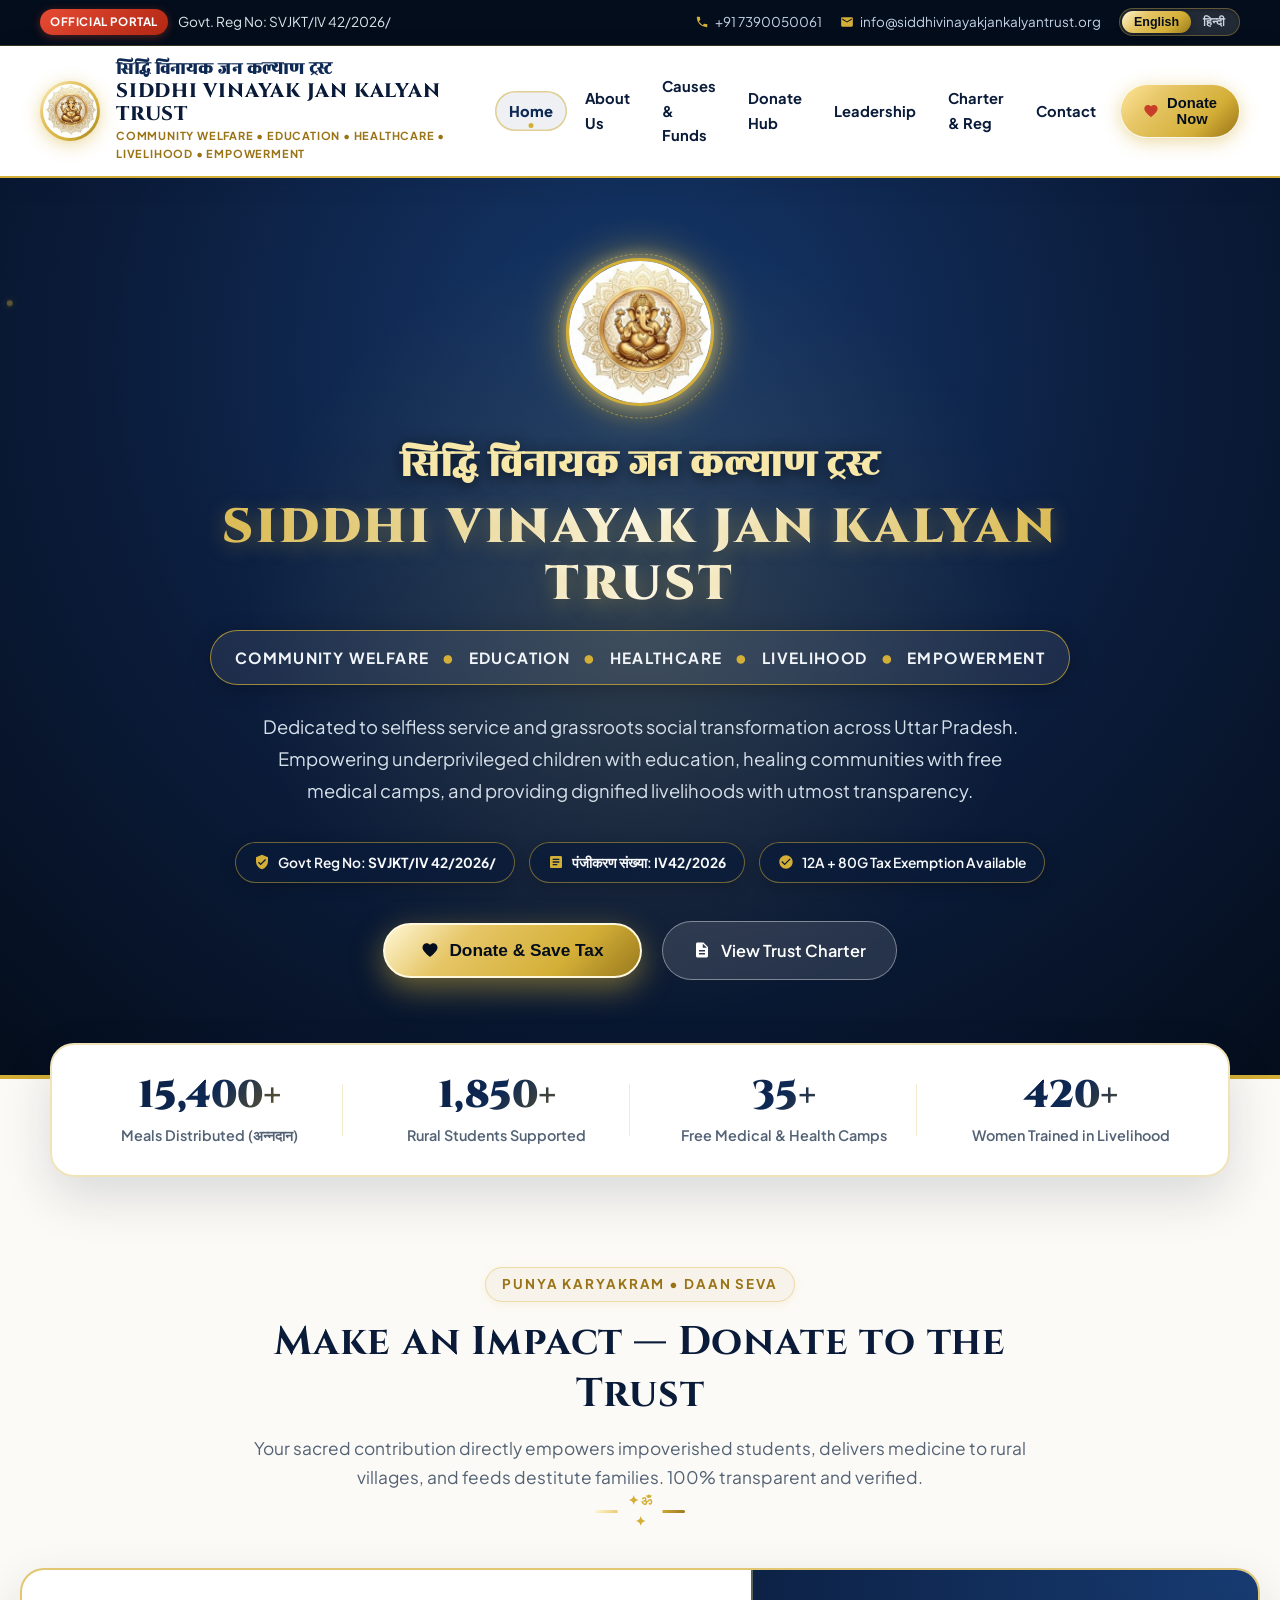
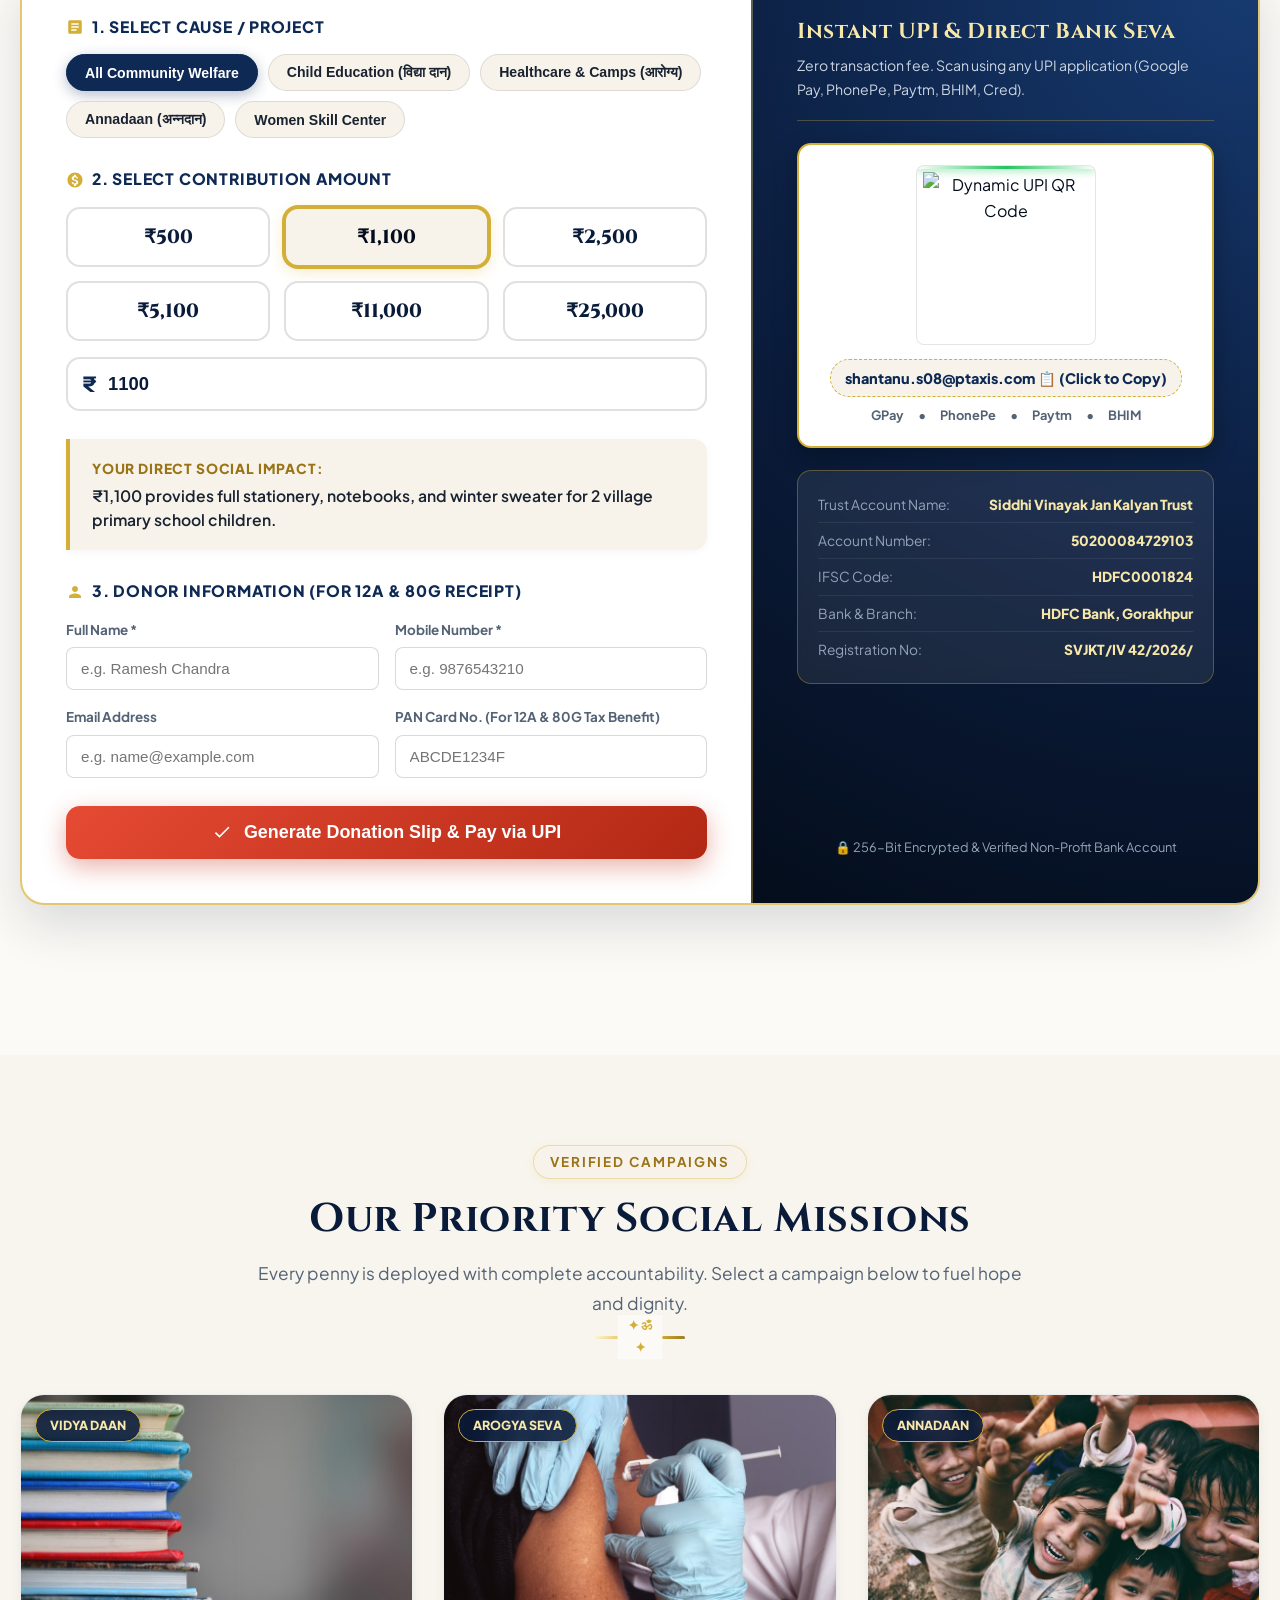
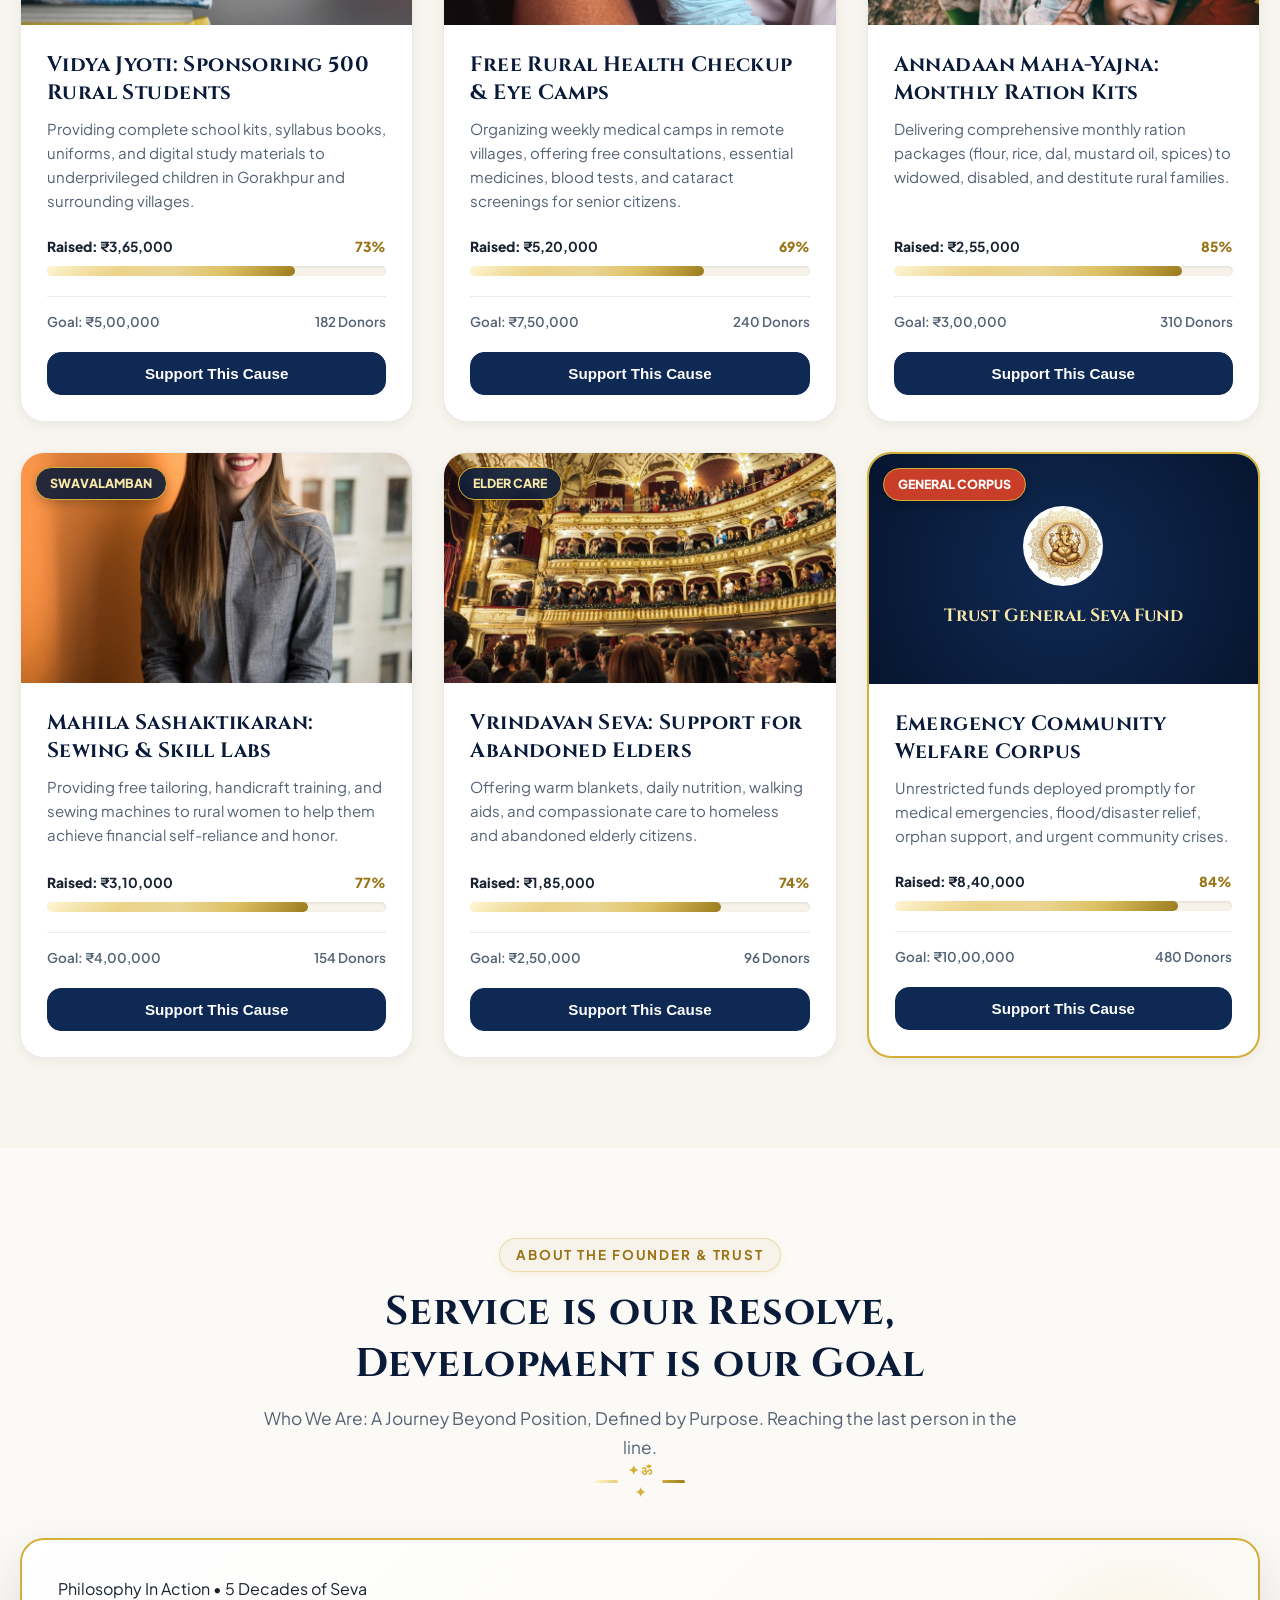
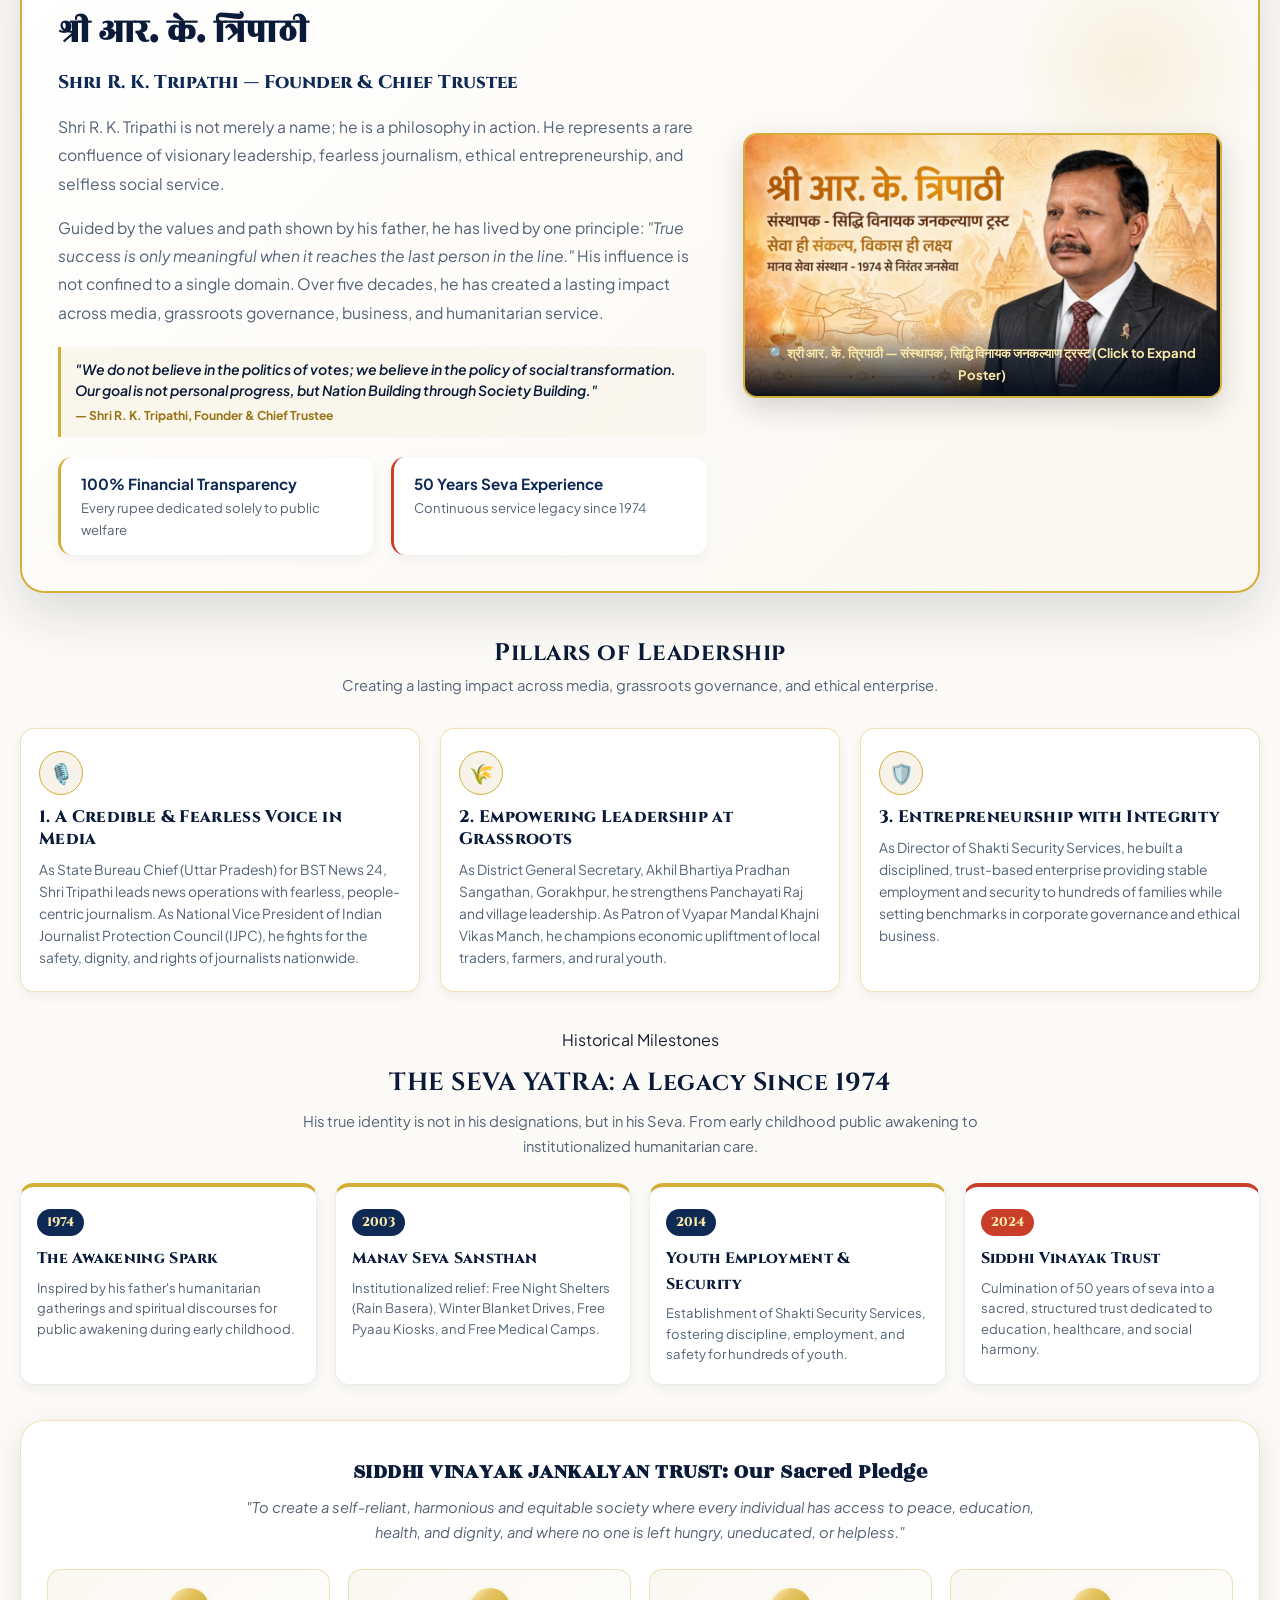
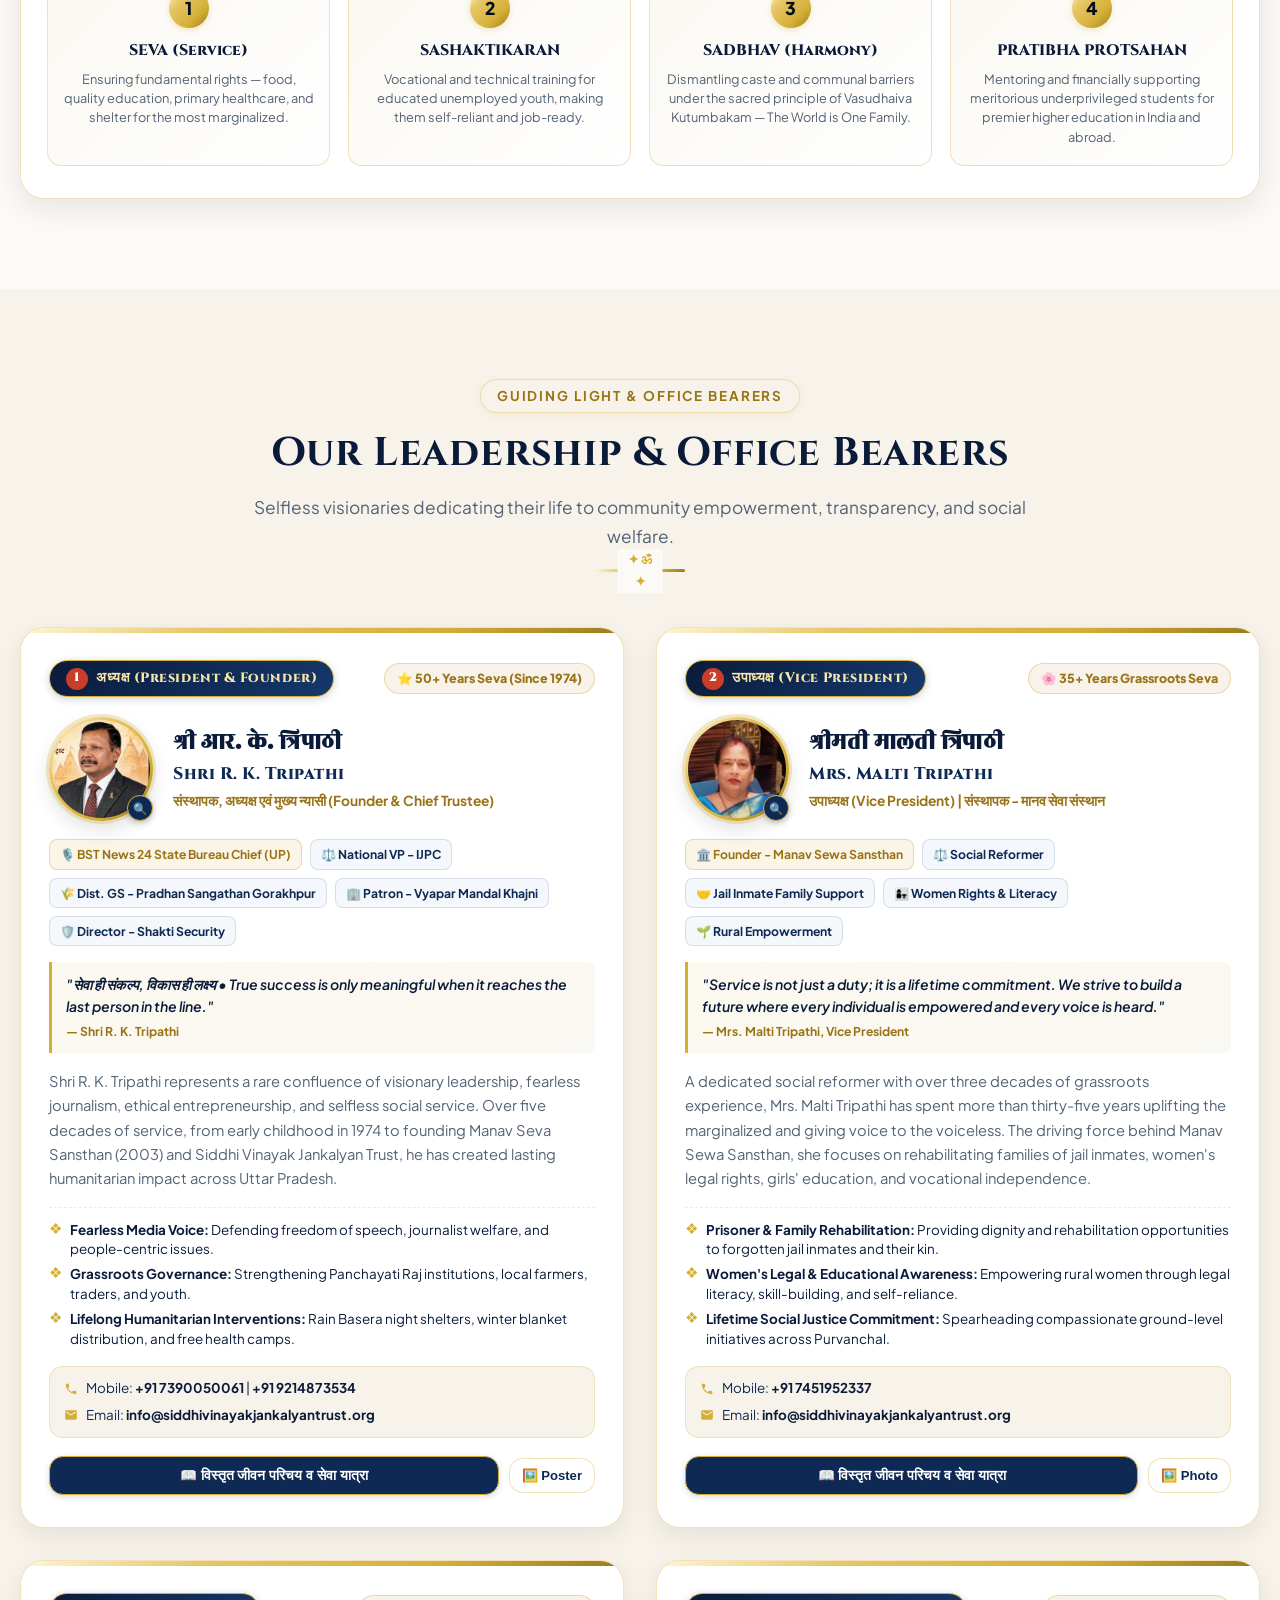
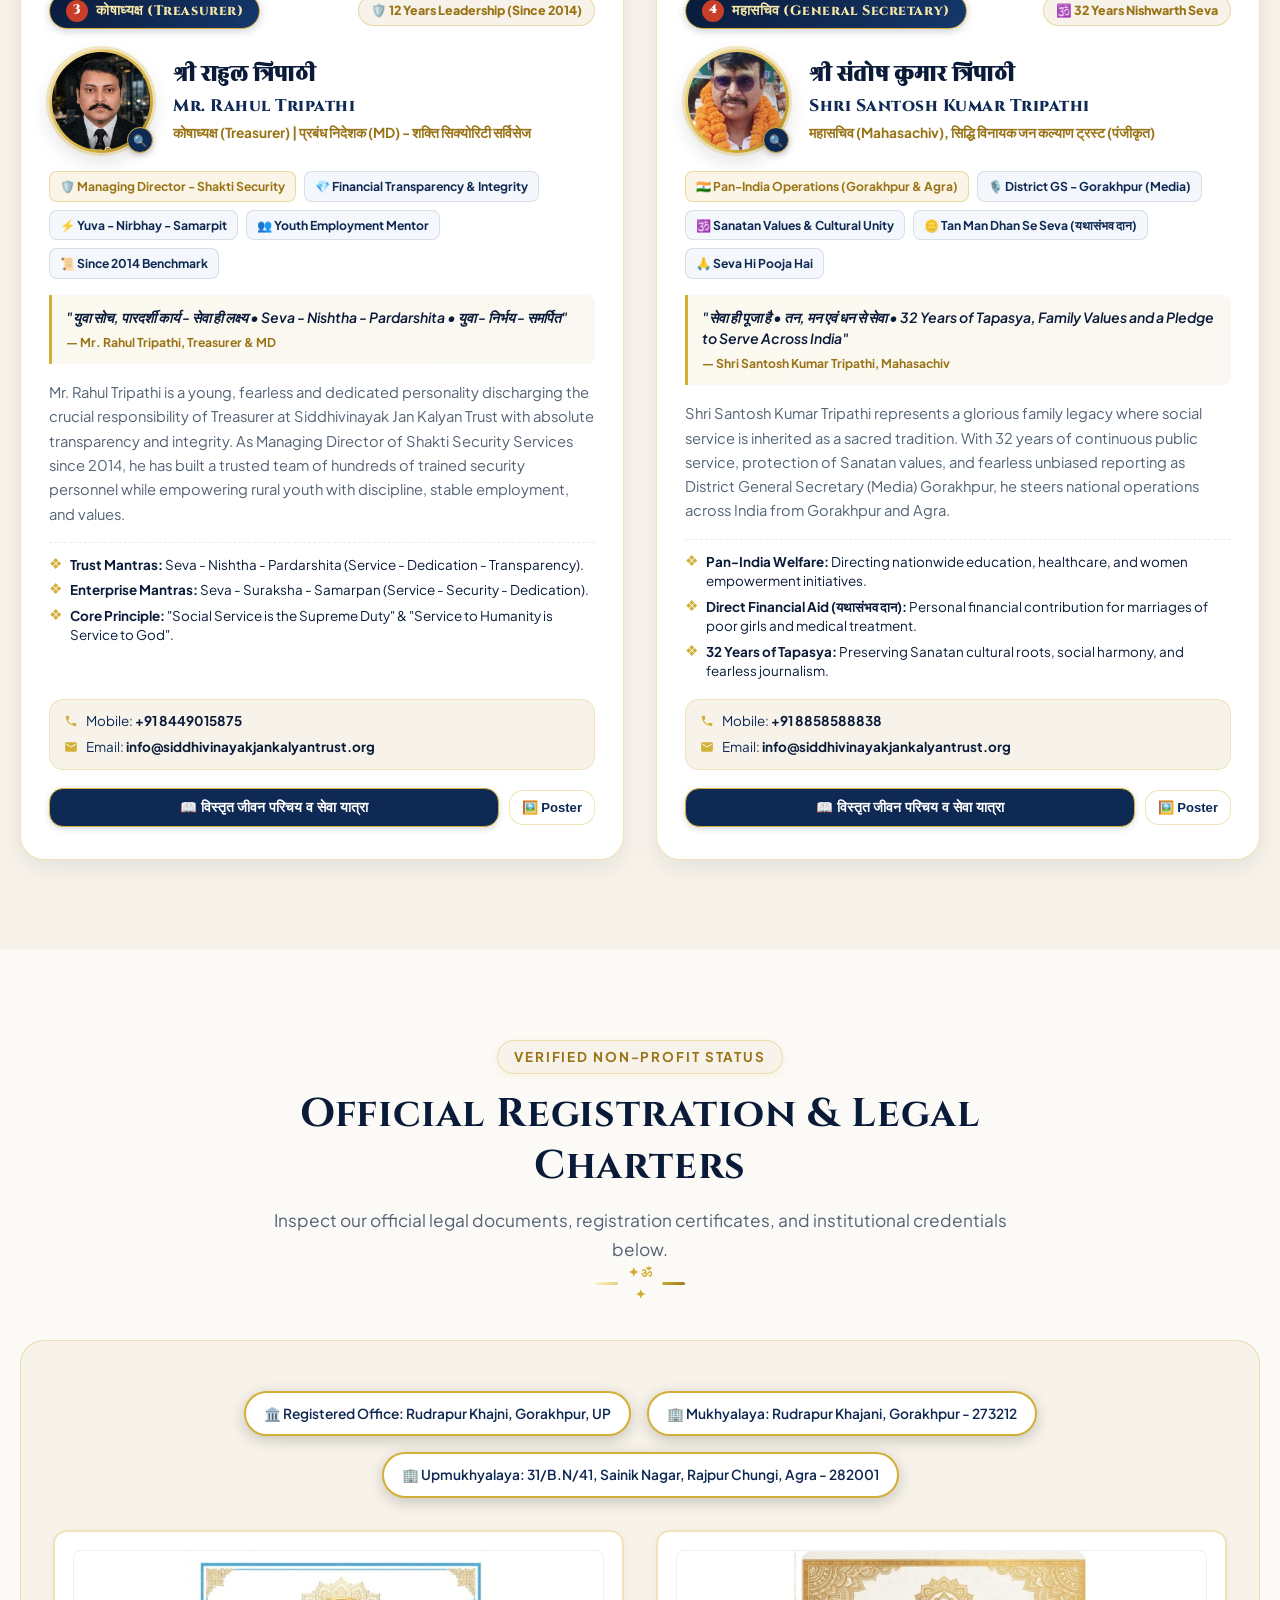
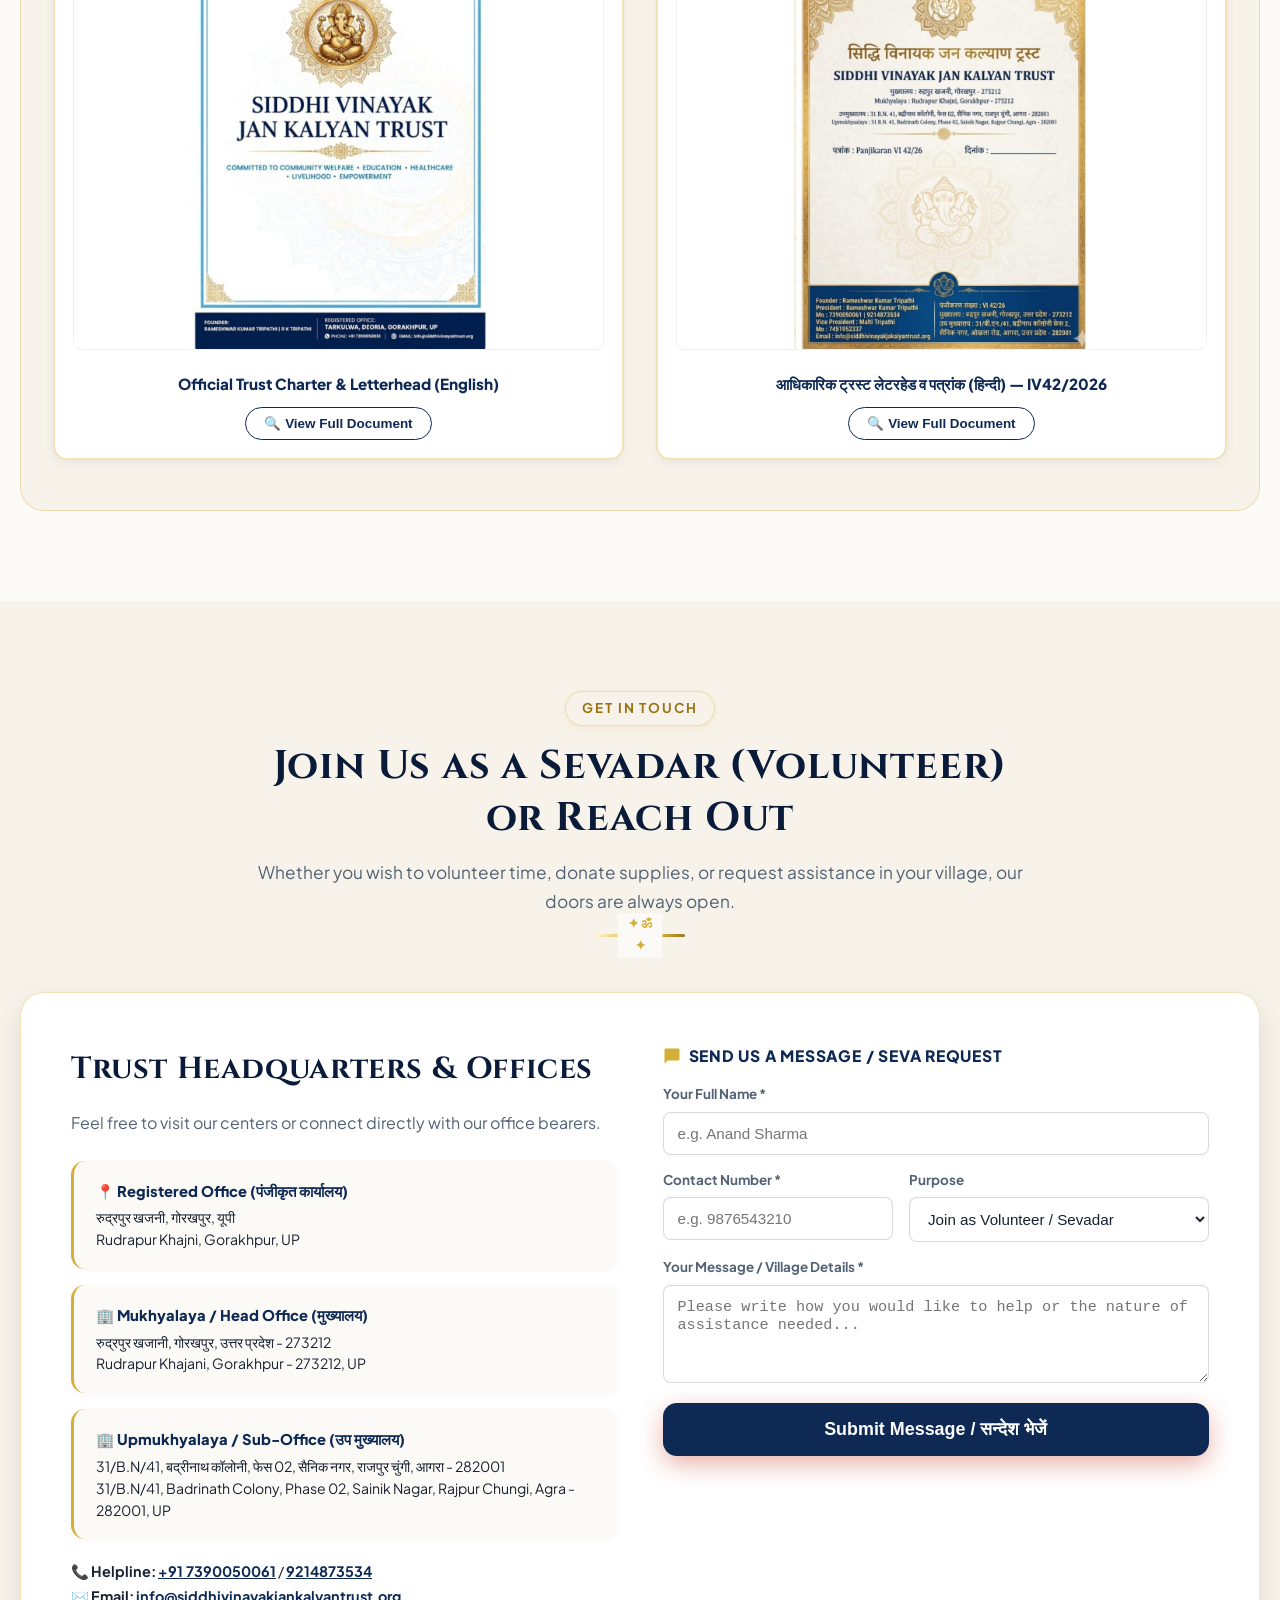
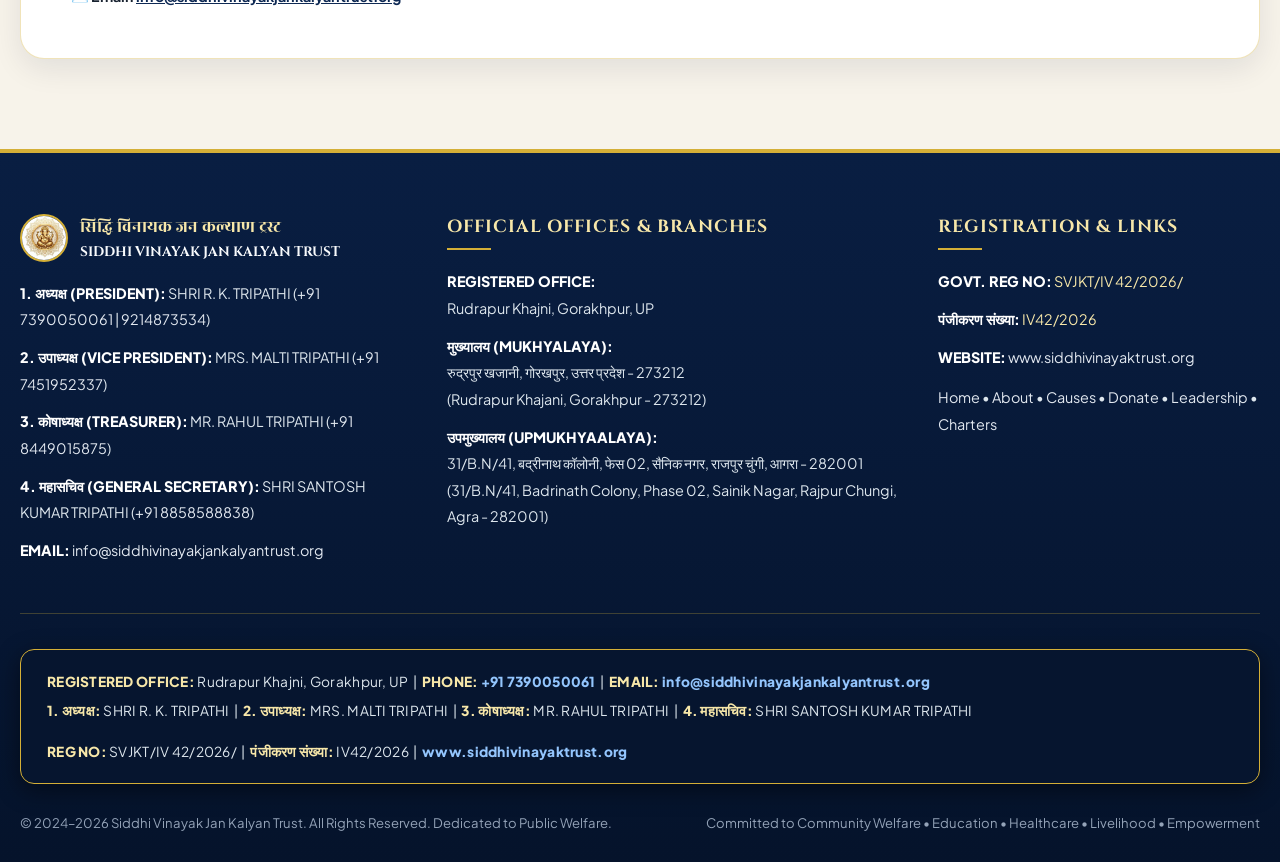
==== commit e96e11e6: "Replace Tarkulwa Deoria with Rudrapur Khajni Gorakhpur UP for Registered Office across entire websit" ====
--- a/siddhi-vinayak-trust-dist/index.html
+++ b/siddhi-vinayak-trust-dist/index.html
@@ -396,7 +396,7 @@
           </div>
           <div class="cause-content">
             <h3 class="cause-title" data-i18n="cause1_title">Vidya Jyoti: Sponsoring 500 Rural Students</h3>
-            <p class="cause-desc" data-i18n="cause1_desc">Providing complete school kits, syllabus books, uniforms, and digital study materials to underprivileged children in Gorakhpur and Deoria villages.</p>
+            <p class="cause-desc" data-i18n="cause1_desc">Providing complete school kits, syllabus books, uniforms, and digital study materials to underprivileged children in Gorakhpur and surrounding villages.</p>
             <div class="cause-progress-section">
               <div class="cause-progress-header">
                 <span>Raised: <strong>₹3,65,000</strong></span>
@@ -1079,7 +1079,7 @@
       <div class="transparency-wrap">
         <div class="transparency-badges-row">
           <div class="trust-badge-pill transparency-pill">
-            <span>🏛️ Registered Office: Tarkulwa, Deoria, Gorakhpur, UP</span>
+            <span>🏛️ Registered Office: Rudrapur Khajni, Gorakhpur, UP</span>
           </div>
           <div class="trust-badge-pill transparency-pill">
             <span>🏢 Mukhyalaya: Rudrapur Khajani, Gorakhpur - 273212</span>
@@ -1125,7 +1125,7 @@
 
           <div class="office-info-box">
             <div class="office-info-title">📍 Registered Office (पंजीकृत कार्यालय)</div>
-            <div class="office-info-text">Tarkulwa, Deoria, Gorakhpur, Uttar Pradesh</div>
+            <div class="office-info-text">रुद्रपुर खजनी, गोरखपुर, यूपी<br>Rudrapur Khajni, Gorakhpur, UP</div>
           </div>
 
           <div class="office-info-box">
@@ -1216,7 +1216,7 @@
           <ul class="footer-list">
             <li>
               <strong>REGISTERED OFFICE:</strong><br>
-              Tarkulwa, Deoria, Gorakhpur, UP
+              Rudrapur Khajni, Gorakhpur, UP
             </li>
             <li>
               <strong>मुख्‍यालय (MUKHYALAYA):</strong><br>
@@ -1249,7 +1249,7 @@
       <div class="footer-exact-blue-strip">
         <div class="exact-strip-col">
           <div class="strip-item-line">
-            <span class="strip-highlight">REGISTERED OFFICE:</span> Tarkulwa, Deoria, Gorakhpur, UP &nbsp;|&nbsp;
+            <span class="strip-highlight">REGISTERED OFFICE:</span> Rudrapur Khajni, Gorakhpur, UP &nbsp;|&nbsp;
             <span class="strip-highlight">PHONE:</span> <a href="tel:+917390050061" class="strip-phone-highlight">+91 7390050061</a> &nbsp;|&nbsp;
             <span class="strip-highlight">EMAIL:</span> <a href="mailto:info@siddhivinayakjankalyantrust.org" class="strip-phone-highlight">info@siddhivinayakjankalyantrust.org</a>
           </div>
@@ -1364,7 +1364,7 @@
             Govt. Reg No: <strong>SVJKT/IV 42/2026/</strong> • Panjikaran: <strong>IV42/2026</strong> • Non-Profit Public Trust
           </div>
           <div class="receipt-meta-line">
-            Registered Office: Tarkulwa, Deoria, Gorakhpur, UP | Mukhyalaya: Rudrapur Khajani, Gorakhpur - 273212
+            Registered Office: Rudrapur Khajni, Gorakhpur, UP | Mukhyalaya: Rudrapur Khajani, Gorakhpur - 273212
           </div>
         </div>
 
--- a/siddhi-vinayak-trust-dist/styles.css
+++ b/siddhi-vinayak-trust-dist/styles.css
@@ -1,9 +1,3 @@
-/* ==========================================================================
-   SIDDHI VINAYAK JAN KALYAN TRUST - LUXURY REGAL & SACRED DESIGN SYSTEM
-   Color Palette: Royal Navy, Sacred Temple Gold, Divine Vermilion, Pearl Silk
-   Enhanced with Golden Light Particles, Glassmorphism, and Fluid Animations
-   ========================================================================== */
-
 :root {
   /* Primary & Royal Tones */
   --navy-deep: #040D1B;
@@ -59,7 +53,9 @@
 }
 
 /* Reset & Global */
-*, *::before, *::after {
+*,
+*::before,
+*::after {
   box-sizing: border-box;
   margin: 0;
   padding: 0;
@@ -81,7 +77,11 @@
 }
 
 /* Typography Enhancements */
-h1, h2, h3, h4, .font-serif {
+h1,
+h2,
+h3,
+h4,
+.font-serif {
   font-family: 'Cinzel', 'Marcellus', Georgia, serif;
   font-weight: 700;
   letter-spacing: 0.02em;
@@ -161,8 +161,17 @@
 }
 
 @keyframes pulse-badge {
-  0%, 100% { opacity: 1; transform: scale(1); }
-  50% { opacity: 0.85; transform: scale(0.96); }
+
+  0%,
+  100% {
+    opacity: 1;
+    transform: scale(1);
+  }
+
+  50% {
+    opacity: 0.85;
+    transform: scale(0.96);
+  }
 }
 
 .top-contacts {
@@ -197,7 +206,7 @@
   border: 1px solid var(--border-gold);
   border-radius: var(--radius-full);
   padding: 2px;
-  box-shadow: inset 0 1px 3px rgba(0,0,0,0.3);
+  box-shadow: inset 0 1px 3px rgba(0, 0, 0, 0.3);
 }
 
 .lang-btn {
@@ -216,7 +225,7 @@
   background: var(--gold-gradient);
   color: var(--navy-deep);
   font-weight: 800;
-  box-shadow: 0 2px 6px rgba(0,0,0,0.25);
+  box-shadow: 0 2px 6px rgba(0, 0, 0, 0.25);
 }
 
 /* ==========================================================================
@@ -297,8 +306,17 @@
 }
 
 @keyframes halo-pulse {
-  0%, 100% { transform: scale(1); opacity: 0.5; }
-  50% { transform: scale(1.15); opacity: 0.85; }
+
+  0%,
+  100% {
+    transform: scale(1);
+    opacity: 0.5;
+  }
+
+  50% {
+    transform: scale(1.15);
+    opacity: 0.85;
+  }
 }
 
 .brand-link:hover .brand-logo-wrap {
@@ -370,7 +388,8 @@
   align-items: center;
 }
 
-.nav-drawer-header, .nav-drawer-footer {
+.nav-drawer-header,
+.nav-drawer-footer {
   display: none;
 }
 
@@ -398,7 +417,8 @@
   transition: all var(--transition-fast);
 }
 
-.nav-link-icon, .nav-arrow {
+.nav-link-icon,
+.nav-arrow {
   display: none;
 }
 
@@ -466,8 +486,14 @@
 }
 
 @keyframes shimmer-sweep {
-  0% { left: -100%; }
-  35%, 100% { left: 100%; }
+  0% {
+    left: -100%;
+  }
+
+  35%,
+  100% {
+    left: 100%;
+  }
 }
 
 .heart-pulse-icon {
@@ -477,11 +503,27 @@
 }
 
 @keyframes heart-pulse {
-  0%, 100% { transform: scale(1); }
-  14% { transform: scale(1.22); }
-  28% { transform: scale(1); }
-  42% { transform: scale(1.18); }
-  70% { transform: scale(1); }
+
+  0%,
+  100% {
+    transform: scale(1);
+  }
+
+  14% {
+    transform: scale(1.22);
+  }
+
+  28% {
+    transform: scale(1);
+  }
+
+  42% {
+    transform: scale(1.18);
+  }
+
+  70% {
+    transform: scale(1);
+  }
 }
 
 .btn-donate-nav:hover {
@@ -511,7 +553,8 @@
   z-index: 1002;
 }
 
-.mobile-menu-toggle:hover, .mobile-menu-toggle:focus-visible {
+.mobile-menu-toggle:hover,
+.mobile-menu-toggle:focus-visible {
   background: var(--bg-sand);
   border-color: var(--gold-primary);
   box-shadow: 0 4px 14px rgba(212, 175, 55, 0.35);
@@ -577,8 +620,13 @@
 }
 
 @keyframes rotate-mandala {
-  from { transform: translate(-50%, -50%) rotate(0deg); }
-  to { transform: translate(-50%, -50%) rotate(360deg); }
+  from {
+    transform: translate(-50%, -50%) rotate(0deg);
+  }
+
+  to {
+    transform: translate(-50%, -50%) rotate(360deg);
+  }
 }
 
 .hero-container {
@@ -595,7 +643,8 @@
   margin-bottom: 25px;
 }
 
-.hero-seal-wrapper::before, .hero-seal-wrapper::after {
+.hero-seal-wrapper::before,
+.hero-seal-wrapper::after {
   content: '';
   position: absolute;
   top: 50%;
@@ -620,8 +669,17 @@
 }
 
 @keyframes auraPulse {
-  0%, 100% { transform: translate(-50%, -50%) scale(1); opacity: 0.7; }
-  50% { transform: translate(-50%, -50%) scale(1.22); opacity: 1; }
+
+  0%,
+  100% {
+    transform: translate(-50%, -50%) scale(1);
+    opacity: 0.7;
+  }
+
+  50% {
+    transform: translate(-50%, -50%) scale(1.22);
+    opacity: 1;
+  }
 }
 
 .hero-seal-img {
@@ -638,15 +696,22 @@
 }
 
 @keyframes float-seal {
-  0%, 100% { transform: translateY(0); }
-  50% { transform: translateY(-7px); }
+
+  0%,
+  100% {
+    transform: translateY(0);
+  }
+
+  50% {
+    transform: translateY(-7px);
+  }
 }
 
 .hero-devanagari-title {
   font-family: 'Rozha One', 'Noto Sans Devanagari', serif;
   font-size: 2.5rem;
   color: var(--gold-light);
-  text-shadow: 0 3px 15px rgba(0,0,0,0.6);
+  text-shadow: 0 3px 15px rgba(0, 0, 0, 0.6);
   margin-bottom: 8px;
   line-height: 1.3;
 }
@@ -679,7 +744,7 @@
   text-transform: uppercase;
   margin-bottom: 26px;
   backdrop-filter: blur(10px);
-  box-shadow: 0 4px 20px rgba(0,0,0,0.25);
+  box-shadow: 0 4px 20px rgba(0, 0, 0, 0.25);
 }
 
 .hero-tagline-bar span.bullet {
@@ -717,7 +782,7 @@
   color: #F8FAFC;
   font-weight: 600;
   backdrop-filter: blur(8px);
-  box-shadow: 0 4px 15px rgba(0,0,0,0.2);
+  box-shadow: 0 4px 15px rgba(0, 0, 0, 0.2);
   transition: all var(--transition-fast);
 }
 
@@ -975,7 +1040,7 @@
 
 .cause-pill-btn {
   background: var(--bg-sand);
-  border: 1px solid rgba(0,0,0,0.1);
+  border: 1px solid rgba(0, 0, 0, 0.1);
   padding: 9px 18px;
   border-radius: var(--radius-full);
   font-size: 0.88rem;
@@ -1008,7 +1073,7 @@
 
 .amount-btn {
   background: #FFF;
-  border: 2px solid rgba(0,0,0,0.12);
+  border: 2px solid rgba(0, 0, 0, 0.12);
   padding: 15px 10px;
   border-radius: var(--radius-md);
   font-family: 'Cinzel', serif;
@@ -1052,7 +1117,7 @@
 .custom-amount-input {
   width: 100%;
   padding: 14px 16px 14px 40px;
-  border: 2px solid rgba(0,0,0,0.12);
+  border: 2px solid rgba(0, 0, 0, 0.12);
   border-radius: var(--radius-md);
   font-size: 1.15rem;
   font-weight: 700;
@@ -1073,7 +1138,7 @@
   border-radius: 0 var(--radius-md) var(--radius-md) 0;
   padding: 18px 22px;
   margin-bottom: 28px;
-  box-shadow: 0 2px 8px rgba(0,0,0,0.04);
+  box-shadow: 0 2px 8px rgba(0, 0, 0, 0.04);
 }
 
 .impact-preview-title {
@@ -1114,7 +1179,7 @@
 
 .text-input {
   padding: 12px 14px;
-  border: 1.5px solid rgba(0,0,0,0.15);
+  border: 1.5px solid rgba(0, 0, 0, 0.15);
   border-radius: var(--radius-sm);
   font-size: 0.95rem;
   color: var(--text-main);
@@ -1177,7 +1242,7 @@
   text-align: center;
   color: var(--navy-deep);
   margin-bottom: 22px;
-  box-shadow: 0 8px 25px rgba(0,0,0,0.3);
+  box-shadow: 0 8px 25px rgba(0, 0, 0, 0.3);
   border: 2.5px solid var(--gold-primary);
   position: relative;
   overflow: hidden;
@@ -1192,7 +1257,7 @@
   align-items: center;
   justify-content: center;
   padding: 6px;
-  border: 1px solid rgba(0,0,0,0.1);
+  border: 1px solid rgba(0, 0, 0, 0.1);
   border-radius: var(--radius-sm);
   position: relative;
   overflow: hidden;
@@ -1211,9 +1276,20 @@
 }
 
 @keyframes laserScan {
-  0% { top: 0; opacity: 0.8; }
-  50% { top: 96%; opacity: 1; }
-  100% { top: 0; opacity: 0.8; }
+  0% {
+    top: 0;
+    opacity: 0.8;
+  }
+
+  50% {
+    top: 96%;
+    opacity: 1;
+  }
+
+  100% {
+    top: 0;
+    opacity: 0.8;
+  }
 }
 
 .qr-code-img {
@@ -1337,7 +1413,7 @@
   border-radius: var(--radius-full);
   border: 1px solid var(--gold-primary);
   backdrop-filter: blur(8px);
-  box-shadow: 0 4px 10px rgba(0,0,0,0.2);
+  box-shadow: 0 4px 10px rgba(0, 0, 0, 0.2);
 }
 
 .cause-content {
@@ -1380,7 +1456,7 @@
   background: var(--bg-sand);
   border-radius: var(--radius-full);
   overflow: hidden;
-  box-shadow: inset 0 1px 3px rgba(0,0,0,0.1);
+  box-shadow: inset 0 1px 3px rgba(0, 0, 0, 0.1);
 }
 
 .cause-progress-fill {
@@ -1398,13 +1474,18 @@
   left: 0;
   right: 0;
   bottom: 0;
-  background: linear-gradient(90deg, transparent, rgba(255,255,255,0.4), transparent);
+  background: linear-gradient(90deg, transparent, rgba(255, 255, 255, 0.4), transparent);
   animation: shimmerBar 2.5s infinite linear;
 }
 
 @keyframes shimmerBar {
-  0% { transform: translateX(-100%); }
-  100% { transform: translateX(100%); }
+  0% {
+    transform: translateX(-100%);
+  }
+
+  100% {
+    transform: translateX(100%);
+  }
 }
 
 .cause-stats-meta {
@@ -2293,7 +2374,7 @@
   border-radius: var(--radius-sm);
   background: #FFF;
   cursor: pointer;
-  border: 1px solid rgba(0,0,0,0.06);
+  border: 1px solid rgba(0, 0, 0, 0.06);
 }
 
 .letterhead-caption {
@@ -2352,7 +2433,7 @@
   border-radius: var(--radius-md);
   margin-bottom: 16px;
   border-left: 3.5px solid var(--gold-primary);
-  box-shadow: 0 2px 6px rgba(0,0,0,0.03);
+  box-shadow: 0 2px 6px rgba(0, 0, 0, 0.03);
 }
 
 .office-info-title {
@@ -2454,7 +2535,7 @@
   align-items: center;
   flex-wrap: wrap;
   gap: 18px;
-  box-shadow: 0 6px 25px rgba(0,0,0,0.45);
+  box-shadow: 0 6px 25px rgba(0, 0, 0, 0.45);
 }
 
 .exact-strip-col {
@@ -2569,7 +2650,7 @@
   padding: 34px;
   border-radius: var(--radius-md);
   position: relative;
-  box-shadow: 0 6px 20px rgba(0,0,0,0.08);
+  box-shadow: 0 6px 20px rgba(0, 0, 0, 0.08);
 }
 
 .receipt-certificate::before {
@@ -2642,9 +2723,10 @@
   font-size: 0.92rem;
 }
 
-.receipt-table th, .receipt-table td {
+.receipt-table th,
+.receipt-table td {
   padding: 10px 14px;
-  border-bottom: 1px solid rgba(0,0,0,0.08);
+  border-bottom: 1px solid rgba(0, 0, 0, 0.08);
   text-align: left;
 }
 
@@ -2673,7 +2755,7 @@
   align-items: flex-end;
   margin-top: 32px;
   padding-top: 22px;
-  border-top: 1.5px dashed rgba(0,0,0,0.18);
+  border-top: 1.5px dashed rgba(0, 0, 0, 0.18);
 }
 
 .trust-stamp-box {
@@ -2748,7 +2830,7 @@
   max-height: 80vh;
   object-fit: contain;
   border-radius: var(--radius-sm);
-  border: 1px solid rgba(0,0,0,0.1);
+  border: 1px solid rgba(0, 0, 0, 0.1);
 }
 
 /* Notification Toast */
@@ -2761,7 +2843,7 @@
   padding: 15px 24px;
   border-radius: var(--radius-md);
   border-left: 5px solid var(--gold-primary);
-  box-shadow: 0 12px 35px rgba(0,0,0,0.35);
+  box-shadow: 0 12px 35px rgba(0, 0, 0, 0.35);
   z-index: 9999;
   font-size: 0.95rem;
   font-weight: 700;
@@ -2794,10 +2876,12 @@
     transform: scale(0.95);
     box-shadow: 0 0 0 0 rgba(34, 197, 94, 0.7);
   }
+
   70% {
     transform: scale(1.15);
     box-shadow: 0 0 0 8px rgba(34, 197, 94, 0);
   }
+
   100% {
     transform: scale(0.95);
     box-shadow: 0 0 0 0 rgba(34, 197, 94, 0);
@@ -2810,7 +2894,7 @@
   border-radius: var(--radius-md);
   border: 1.5px solid rgba(212, 175, 55, 0.4);
   margin: 16px 0;
-  box-shadow: inset 0 1px 3px rgba(0,0,0,0.03);
+  box-shadow: inset 0 1px 3px rgba(0, 0, 0, 0.03);
 }
 
 .btn-upi-mobile-pay {
@@ -2897,9 +2981,12 @@
   body * {
     visibility: hidden;
   }
-  #receipt-modal, #receipt-modal * {
+
+  #receipt-modal,
+  #receipt-modal * {
     visibility: visible;
   }
+
   #receipt-modal {
     position: absolute;
     left: 0;
@@ -2909,7 +2996,9 @@
     padding: 0;
     box-shadow: none;
   }
-  .modal-header, .btn-receipt-actions {
+
+  .modal-header,
+  .btn-receipt-actions {
     display: none !important;
   }
 }
@@ -2922,9 +3011,11 @@
     padding-left: env(safe-area-inset-left);
     padding-right: env(safe-area-inset-right);
   }
+
   .top-bar {
     padding-top: max(8px, env(safe-area-inset-top));
   }
+
   .official-blue-footer {
     padding-bottom: max(28px, env(safe-area-inset-bottom));
   }
@@ -2934,12 +3025,18 @@
    LARGE & HIGH-RESOLUTION DESKTOPS (1441px and above)
    ========================================================================== */
 @media (min-width: 1441px) {
-  .navbar, .top-bar-inner, .blue-footer-container, .section-container {
+
+  .navbar,
+  .top-bar-inner,
+  .blue-footer-container,
+  .section-container {
     max-width: 1340px;
   }
+
   .hero-container {
     max-width: 1100px;
   }
+
   .hero-english-title {
     font-size: 3.25rem;
   }
@@ -2952,27 +3049,34 @@
   .fund-hub-card {
     grid-template-columns: 1.1fr 0.9fr;
   }
+
   .causes-grid {
     grid-template-columns: repeat(3, 1fr);
     gap: 22px;
   }
+
   .footer-top-grid {
     gap: 28px;
   }
+
   .nav-menu {
     gap: 2px;
   }
+
   .nav-link {
     padding: 7px 10px;
     font-size: 0.88rem;
   }
+
   .btn-donate-nav {
     padding: 8px 16px;
     font-size: 0.88rem;
   }
+
   .brand-text .brand-title-en {
     font-size: 1.08rem;
   }
+
   .brand-text .brand-title-hi {
     font-size: 1.02rem;
   }
@@ -2983,6 +3087,7 @@
    Triggers clean Mobile Menu to avoid header crowding
    ========================================================================== */
 @media (max-width: 991px) {
+
   /* Mobile Navigation Drawer & Backdrop */
   body.nav-open {
     overflow: hidden !important;
@@ -3037,7 +3142,8 @@
     overflow-y: auto;
     overflow-x: hidden;
     -webkit-overflow-scrolling: touch;
-    padding-top: 68px; /* Clearance for sticky navbar & toggle button */
+    padding-top: 68px;
+    /* Clearance for sticky navbar & toggle button */
   }
 
   .nav-drawer.open {
@@ -3096,7 +3202,7 @@
     background: var(--gold-gradient);
     color: var(--navy-deep);
     font-weight: 800;
-    box-shadow: 0 2px 6px rgba(0,0,0,0.18);
+    box-shadow: 0 2px 6px rgba(0, 0, 0, 0.18);
   }
 
   /* Vertical Nav Menu Items */
@@ -3318,6 +3424,7 @@
    TABLETS PORTRAIT & PHABLETS (577px - 768px)
    ========================================================================== */
 @media (max-width: 768px) {
+
   /* Announcement Top Bar */
   .top-bar {
     padding: 8px 0;
@@ -3453,7 +3560,8 @@
     margin: 0 auto;
   }
 
-  .btn-hero-primary, .btn-hero-secondary {
+  .btn-hero-primary,
+  .btn-hero-secondary {
     width: 100%;
     justify-content: center;
     padding: 14px 22px;
@@ -3551,7 +3659,8 @@
   }
 
   .text-input {
-    font-size: 16px; /* Prevents auto-zoom in mobile Safari */
+    font-size: 16px;
+    /* Prevents auto-zoom in mobile Safari */
     padding: 11px 12px;
   }
 
@@ -3684,7 +3793,8 @@
     font-size: 0.82rem;
   }
 
-  .receipt-table th, .receipt-table td {
+  .receipt-table th,
+  .receipt-table td {
     padding: 8px 8px;
   }
 
@@ -3894,7 +4004,8 @@
     font-size: 0.75rem;
   }
 
-  .qr-code-box, .modal-qr-box {
+  .qr-code-box,
+  .modal-qr-box {
     width: 145px;
     height: 145px;
   }
@@ -3922,7 +4033,8 @@
     font-size: 0.95rem;
   }
 
-  .receipt-table th, .receipt-table td {
+  .receipt-table th,
+  .receipt-table td {
     padding: 6px 6px;
     font-size: 0.78rem;
   }
@@ -3951,20 +4063,25 @@
     grid-template-columns: 1fr;
     gap: 24px;
   }
+
   .founder-spotlight-grid {
     grid-template-columns: 1fr;
     gap: 24px;
   }
+
   .founder-pillars-grid {
     grid-template-columns: 1fr;
     gap: 16px;
   }
+
   .seva-yatra-grid {
     grid-template-columns: repeat(2, 1fr);
   }
+
   .trust-objectives-grid {
     grid-template-columns: repeat(2, 1fr);
   }
+
   .leader-bio-modal-grid {
     grid-template-columns: 1fr;
   }
@@ -3974,25 +4091,30 @@
   .seva-yatra-grid {
     grid-template-columns: 1fr;
   }
+
   .trust-objectives-grid {
     grid-template-columns: 1fr;
   }
+
   .leader-profile-row {
     flex-direction: column;
     text-align: center;
   }
+
   .leader-avatar-frame {
     margin: 0 auto;
   }
+
   .leader-chips-row {
     justify-content: center;
   }
+
   .leader-actions-row {
     flex-direction: column;
   }
-  .btn-leader-bio, .btn-leader-poster-trigger {
+
+  .btn-leader-bio,
+  .btn-leader-poster-trigger {
     width: 100%;
   }
-}
-
-
+}
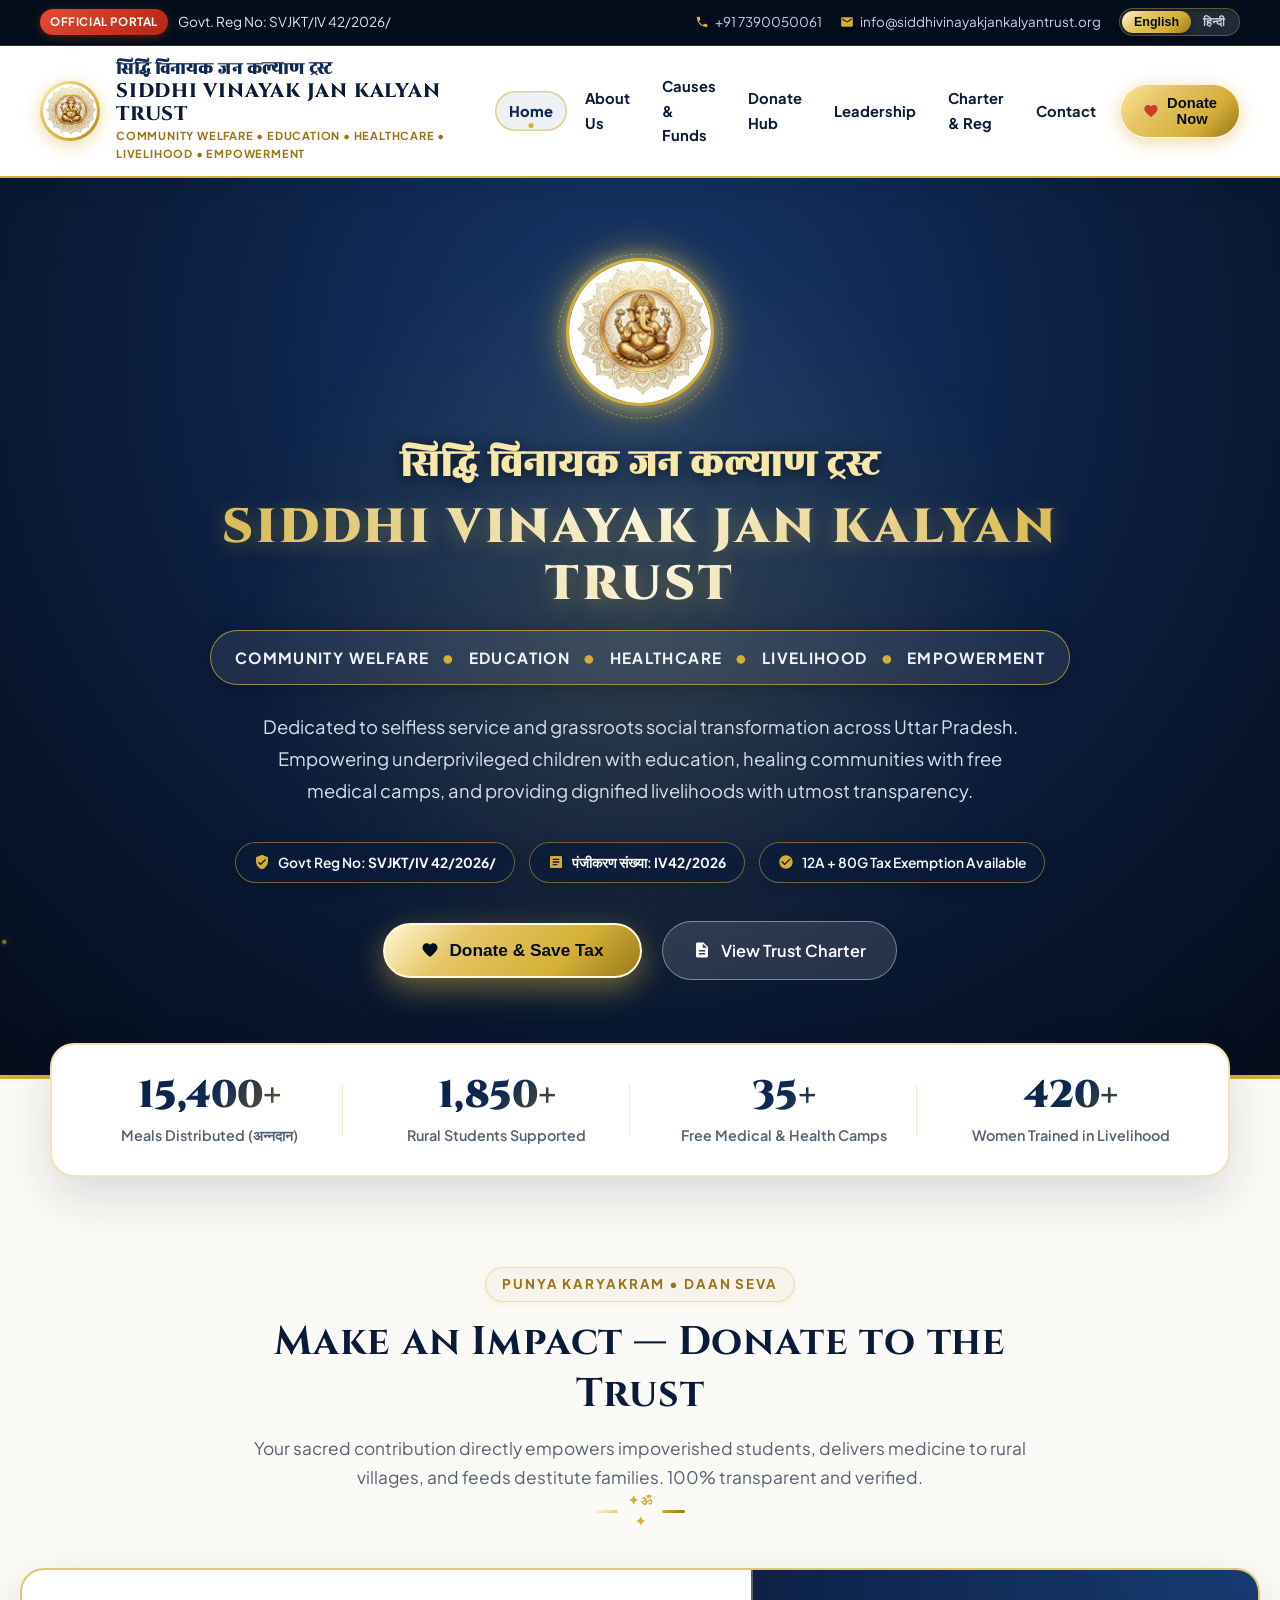
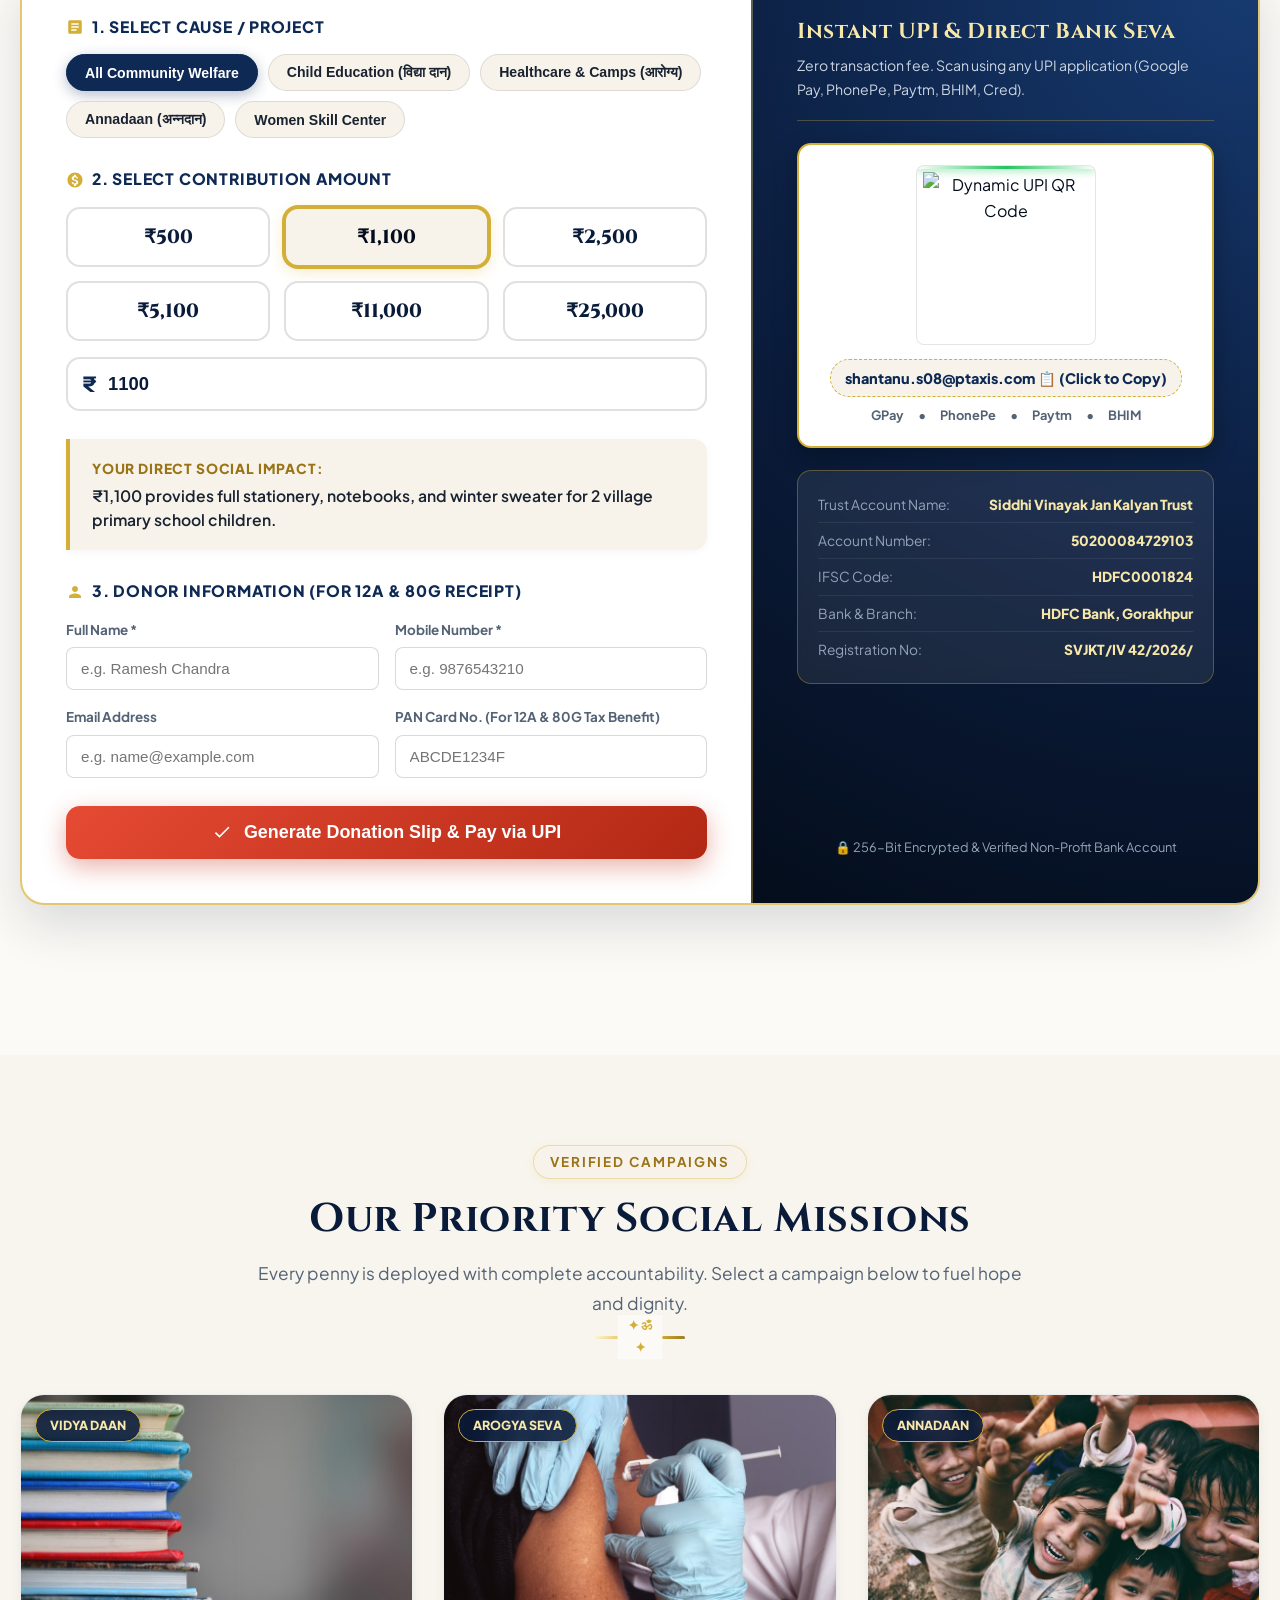
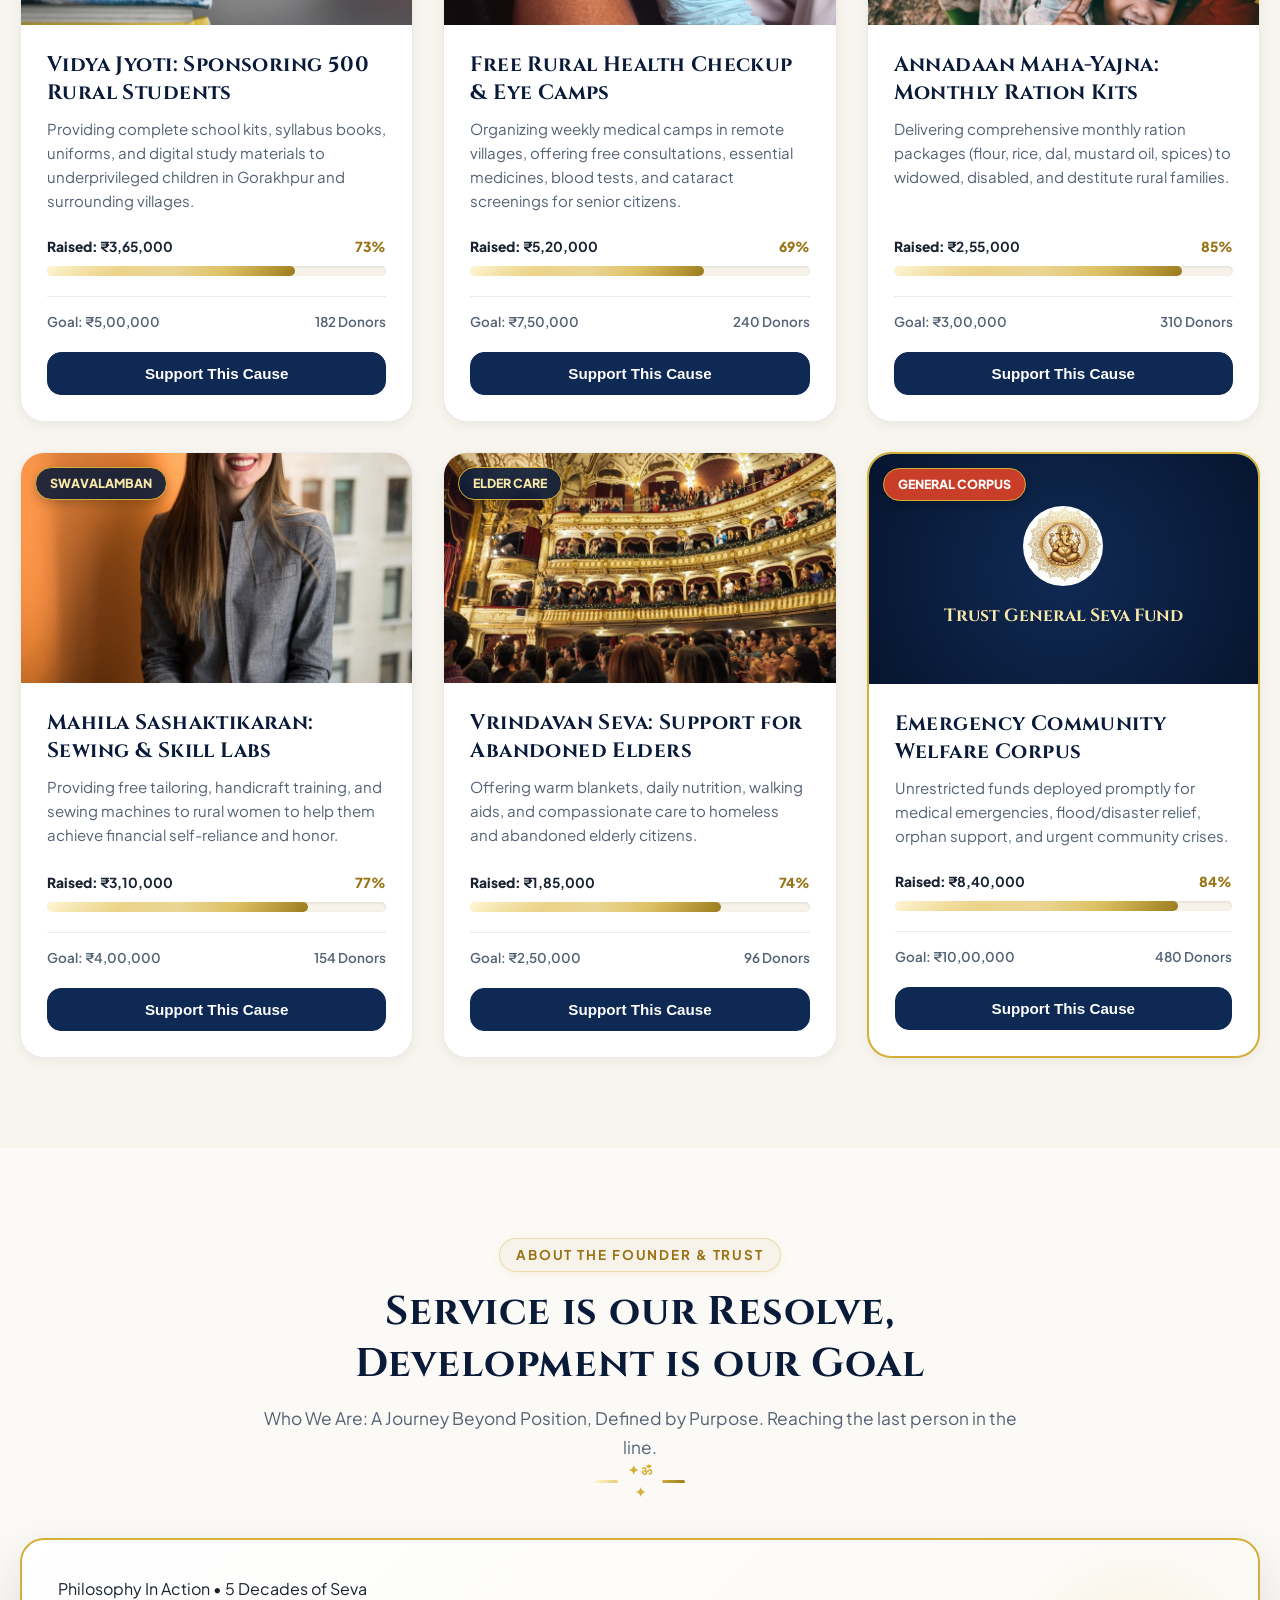
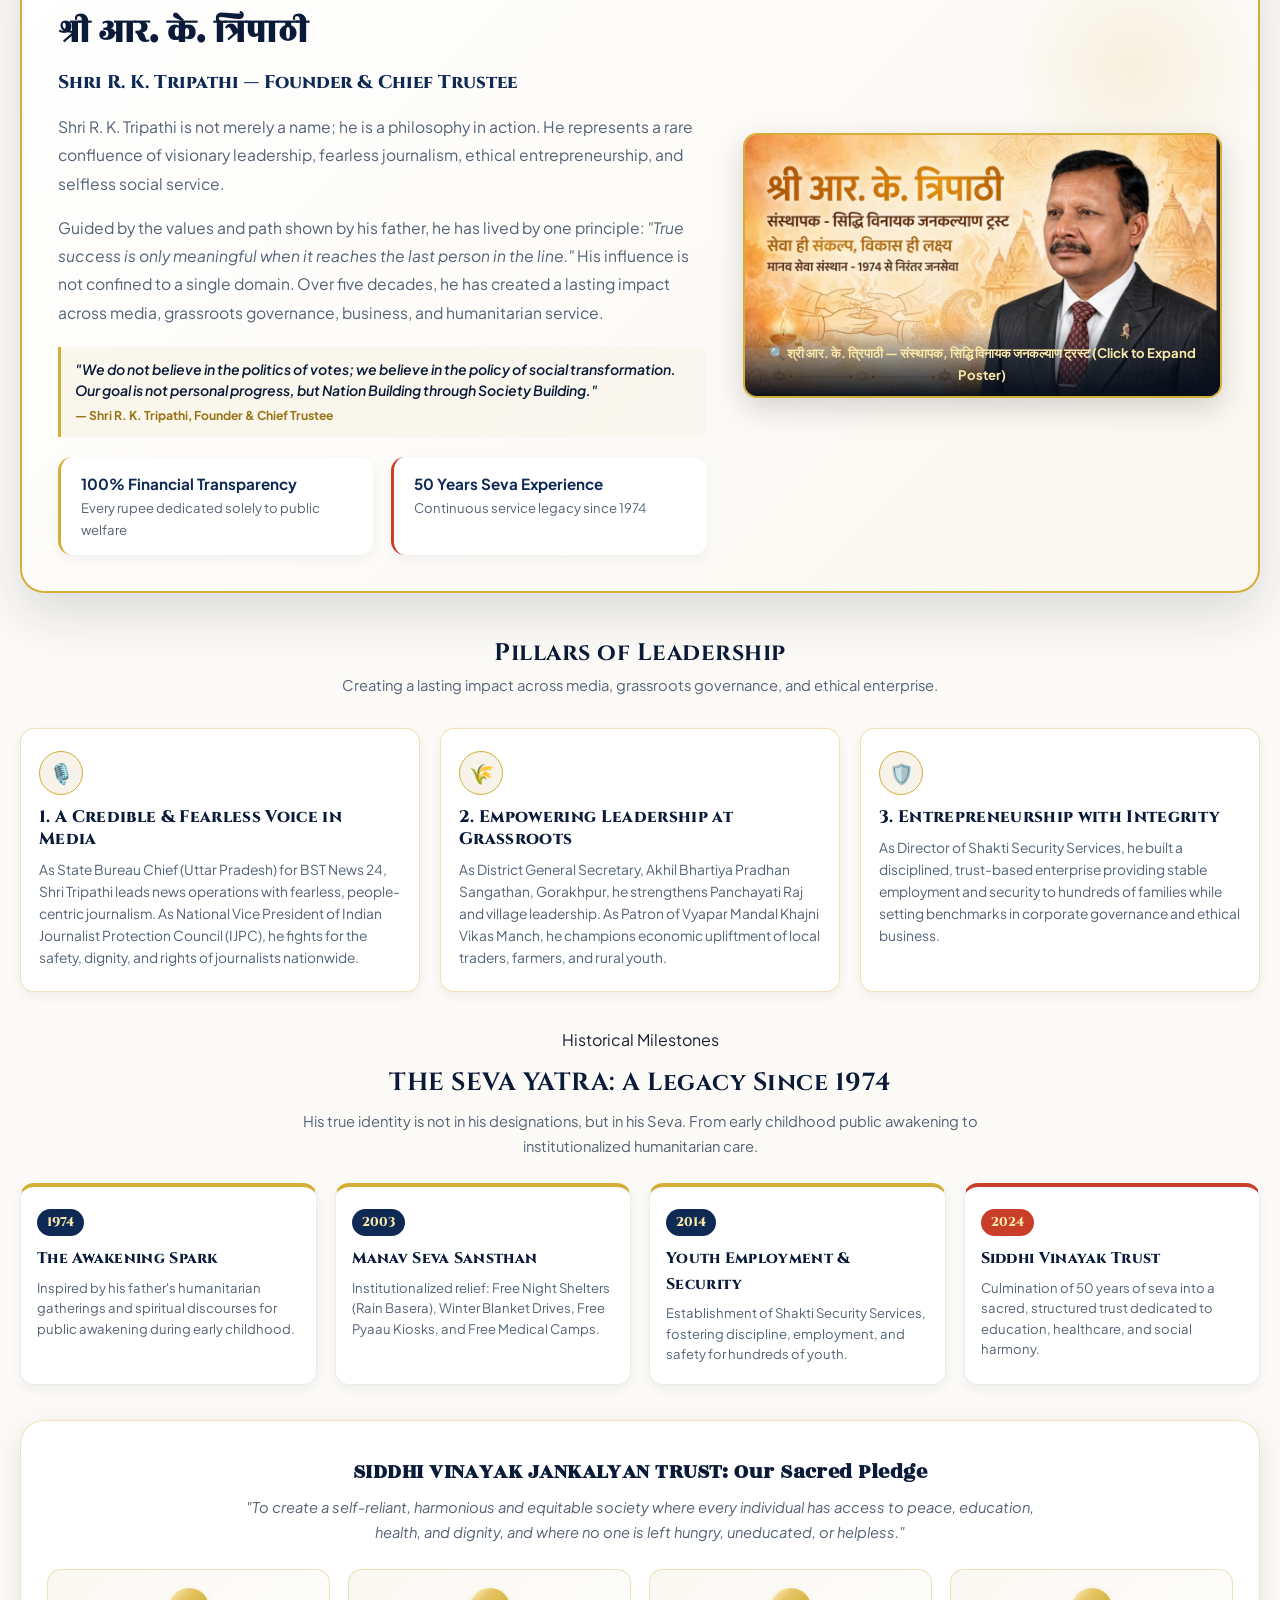
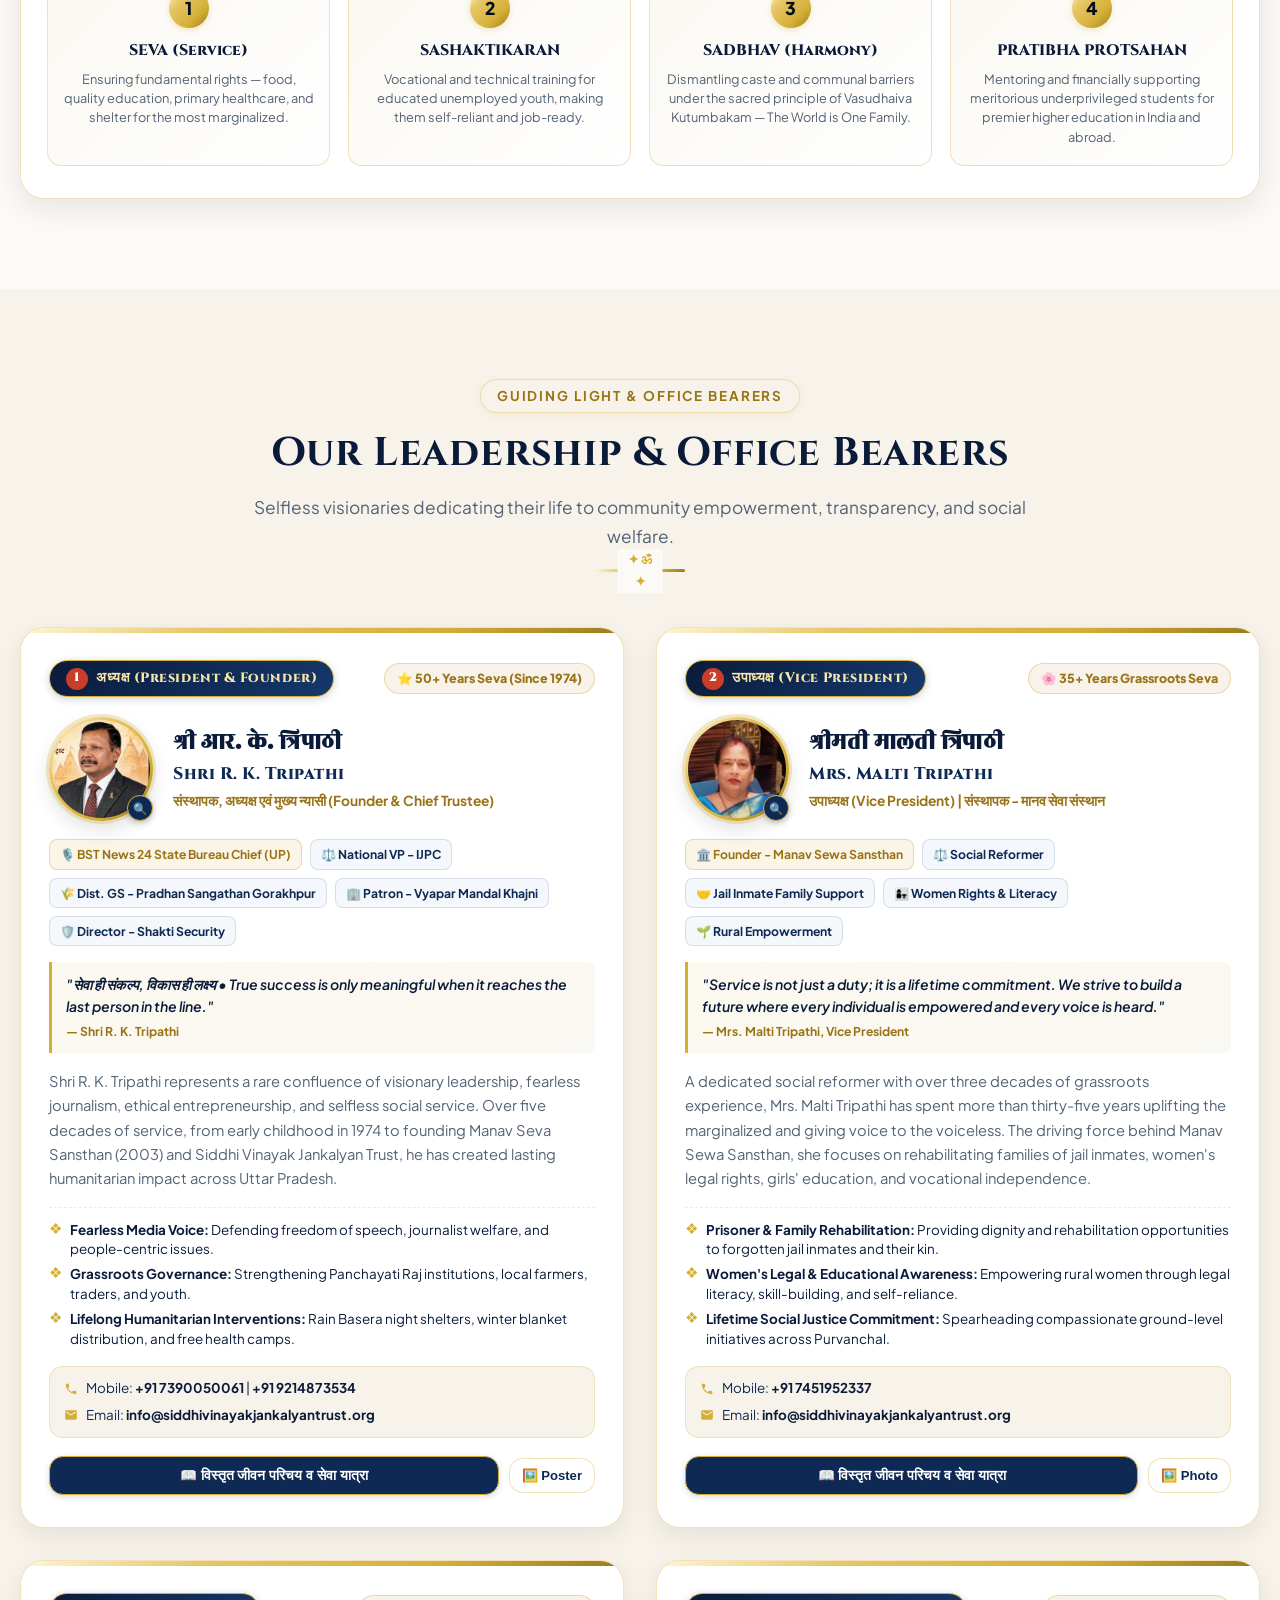
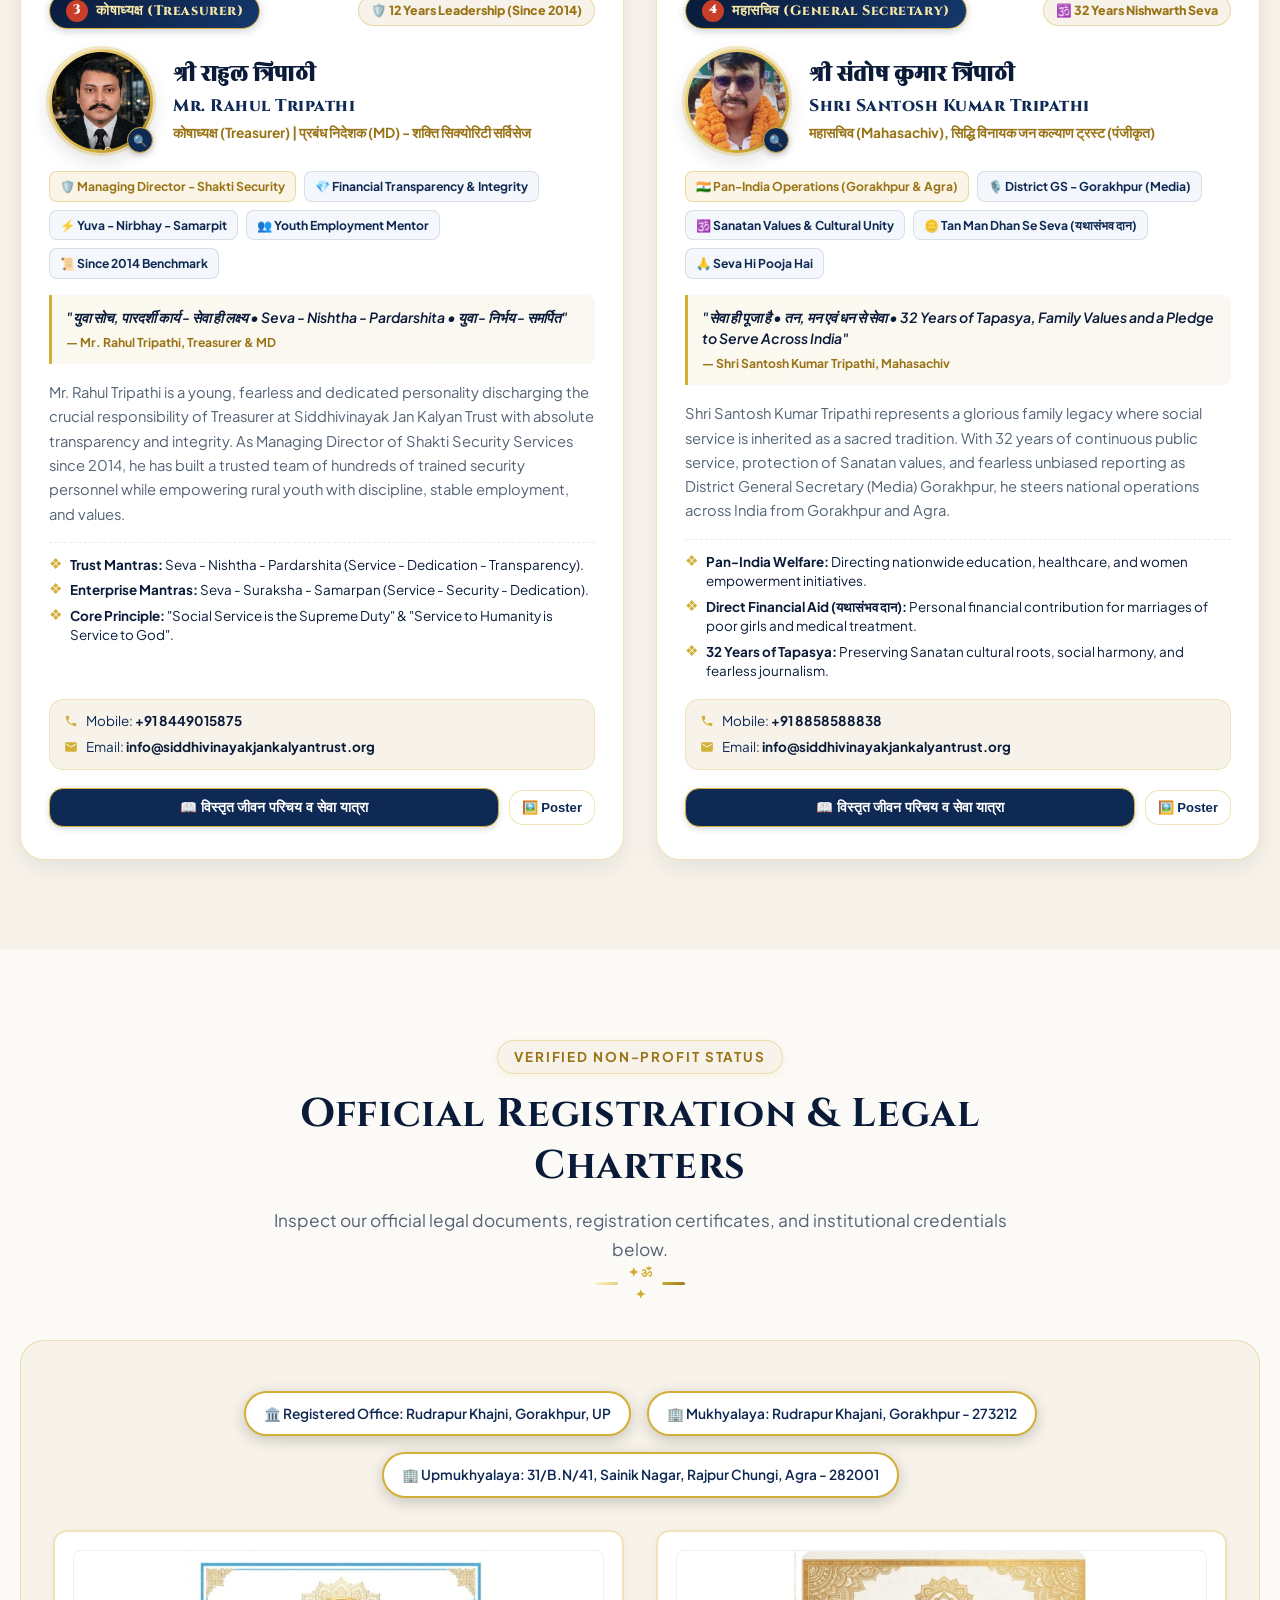
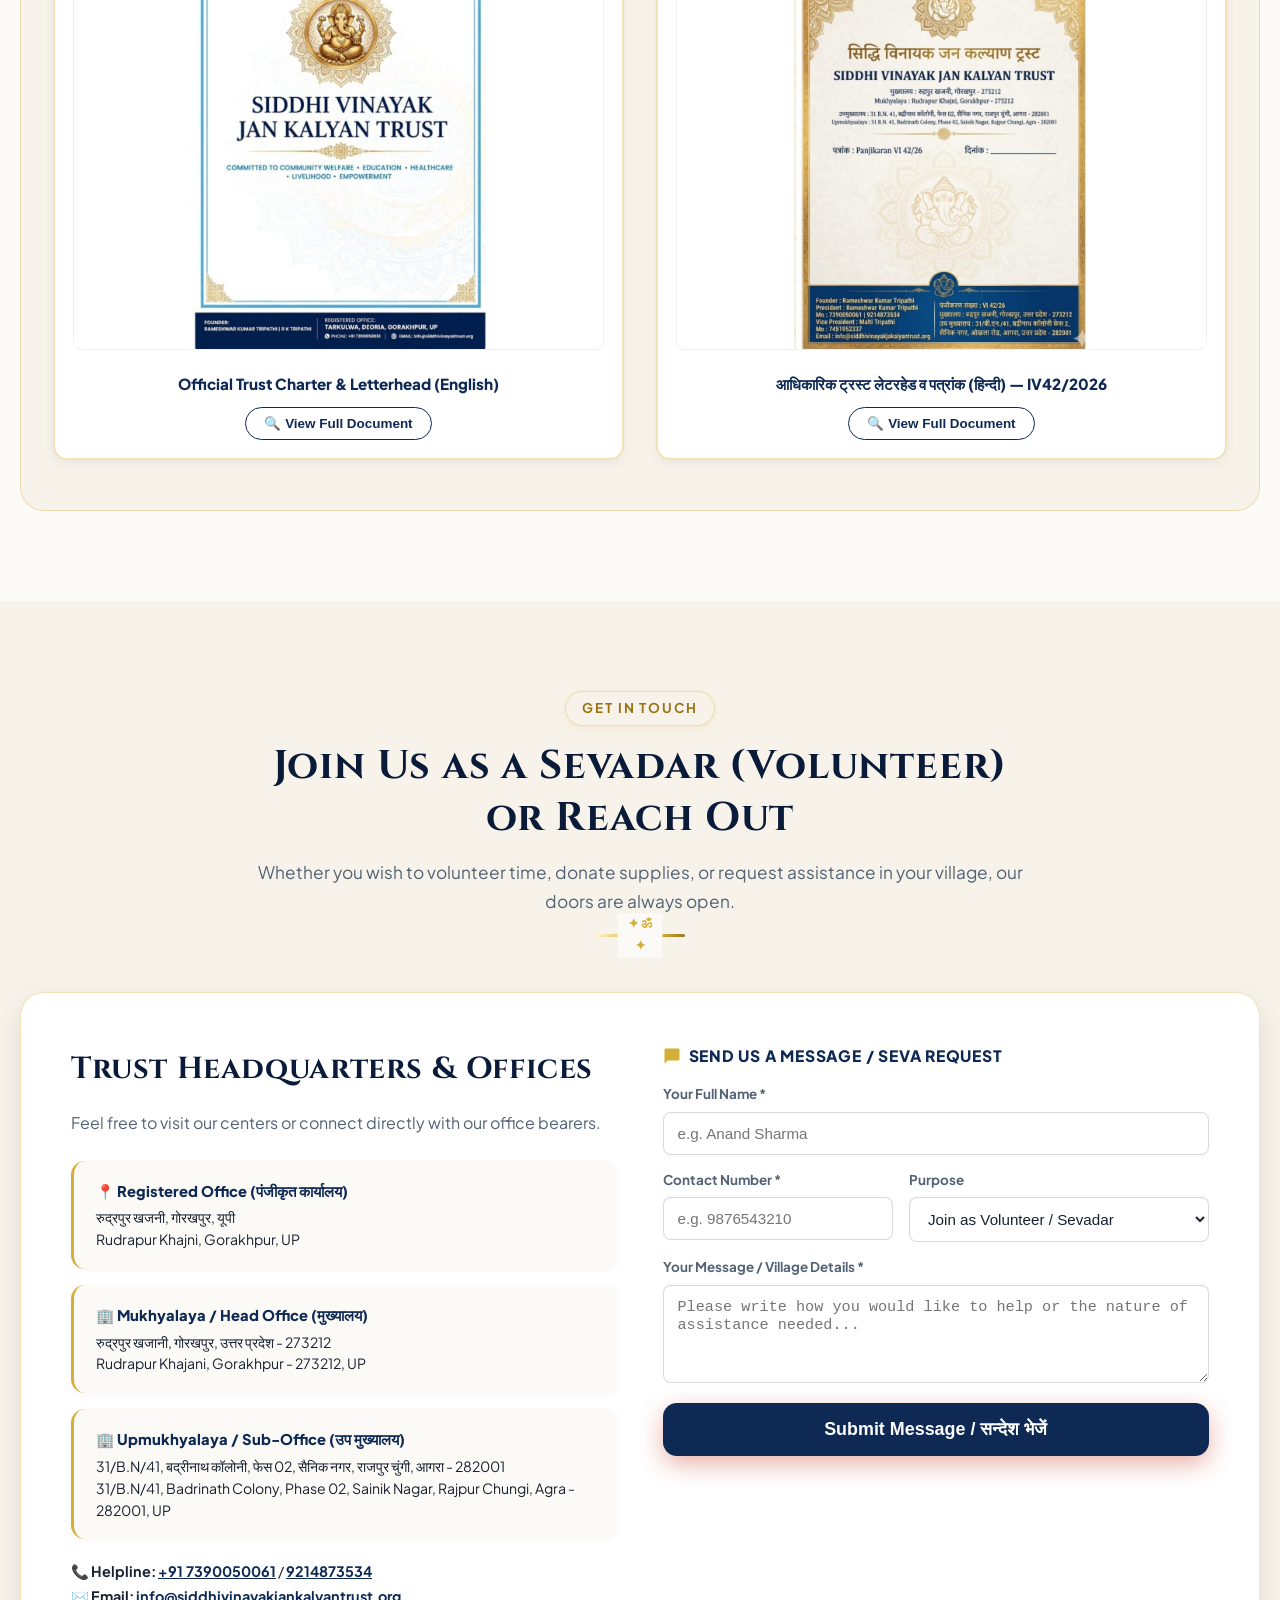
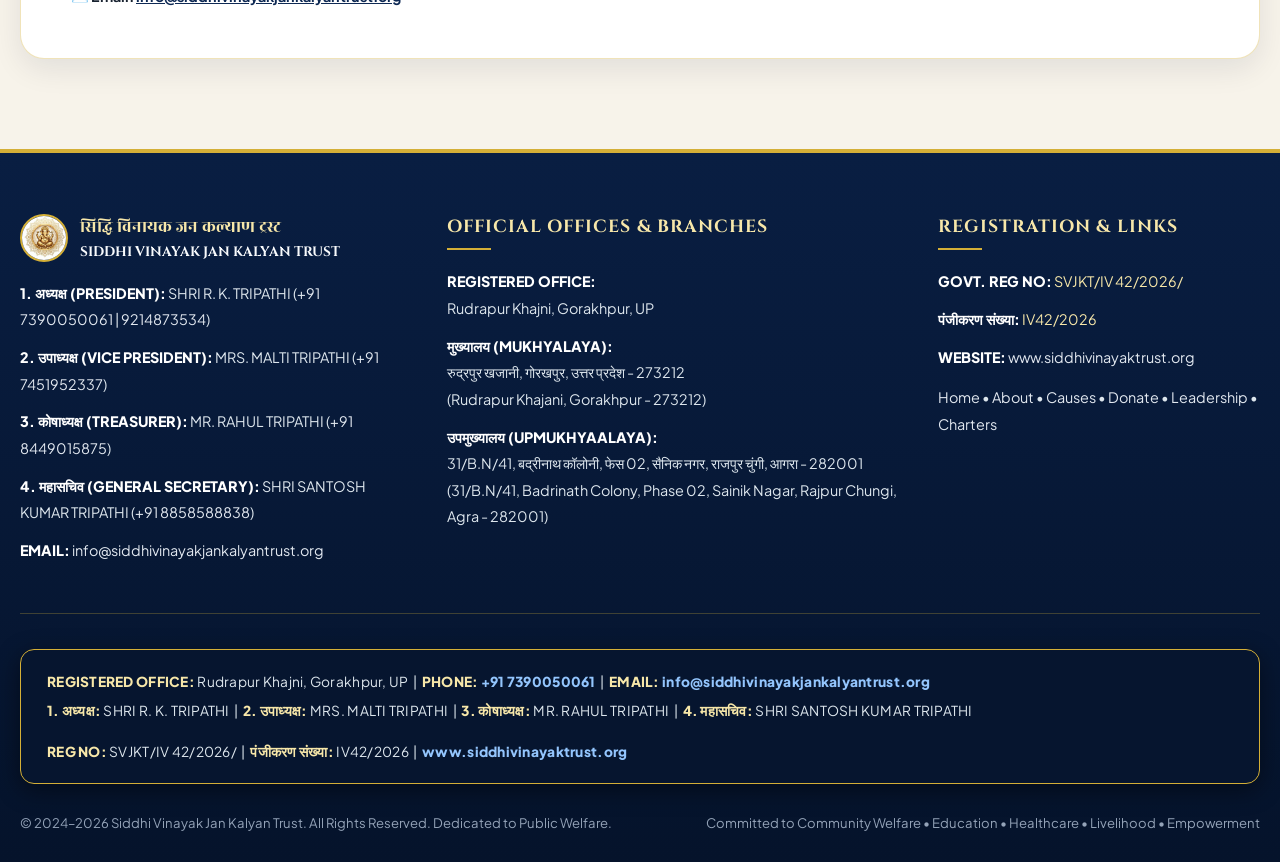
==== commit 89010a32: "Permanently purge Netlify drawer badge via inline styles, scripts and DOM interval" ====
--- a/siddhi-vinayak-trust-dist/index.html
+++ b/siddhi-vinayak-trust-dist/index.html
@@ -14,6 +14,43 @@
 
   <link rel="stylesheet" href="styles.css">
   <link rel="icon" type="image/png" href="assets/ganesha_seal.png">
+
+  <!-- Permanent removal of Netlify Drawer / Powered by Netlify badge -->
+  <style>
+    netlify-drawer,
+    #netlify-drawer,
+    [data-netlify-drawer],
+    .netlify-drawer,
+    iframe[src*="netlify"],
+    div[class*="netlify-drawer"],
+    div[id*="netlify-drawer"] {
+      display: none !important;
+      visibility: hidden !important;
+      opacity: 0 !important;
+      pointer-events: none !important;
+      position: fixed !important;
+      left: -99999px !important;
+      top: -99999px !important;
+      width: 0 !important;
+      height: 0 !important;
+      z-index: -99999 !important;
+    }
+  </style>
+  <script>
+    (function() {
+      function purgeNetlifyBadge() {
+        document.querySelectorAll('netlify-drawer, #netlify-drawer, [data-netlify-drawer], .netlify-drawer, iframe[src*="netlify"]').forEach(function(el) {
+          try { el.remove(); } catch(e) {}
+        });
+      }
+      purgeNetlifyBadge();
+      window.addEventListener('DOMContentLoaded', purgeNetlifyBadge);
+      window.addEventListener('load', purgeNetlifyBadge);
+      if (window.MutationObserver) {
+        new MutationObserver(purgeNetlifyBadge).observe(document.documentElement, { childList: true, subtree: true });
+      }
+    })();
+  </script>
 </head>
 <body>
 
--- a/siddhi-vinayak-trust-dist/styles.css
+++ b/siddhi-vinayak-trust-dist/styles.css
@@ -4117,4 +4117,19 @@
   .btn-leader-poster-trigger {
     width: 100%;
   }
-}+}
+
+/* Hide Netlify Injected Drawer & Badge */
+#netlify-drawer,
+[data-netlify-drawer],
+.netlify-drawer,
+iframe[src*="netlify"],
+div[class*="netlify-drawer"],
+netlify-drawer,
+div[id*="netlify"],
+div[data-netlify-deploy-id] {
+  display: none !important;
+  visibility: hidden !important;
+  opacity: 0 !important;
+  pointer-events: none !important;
+}
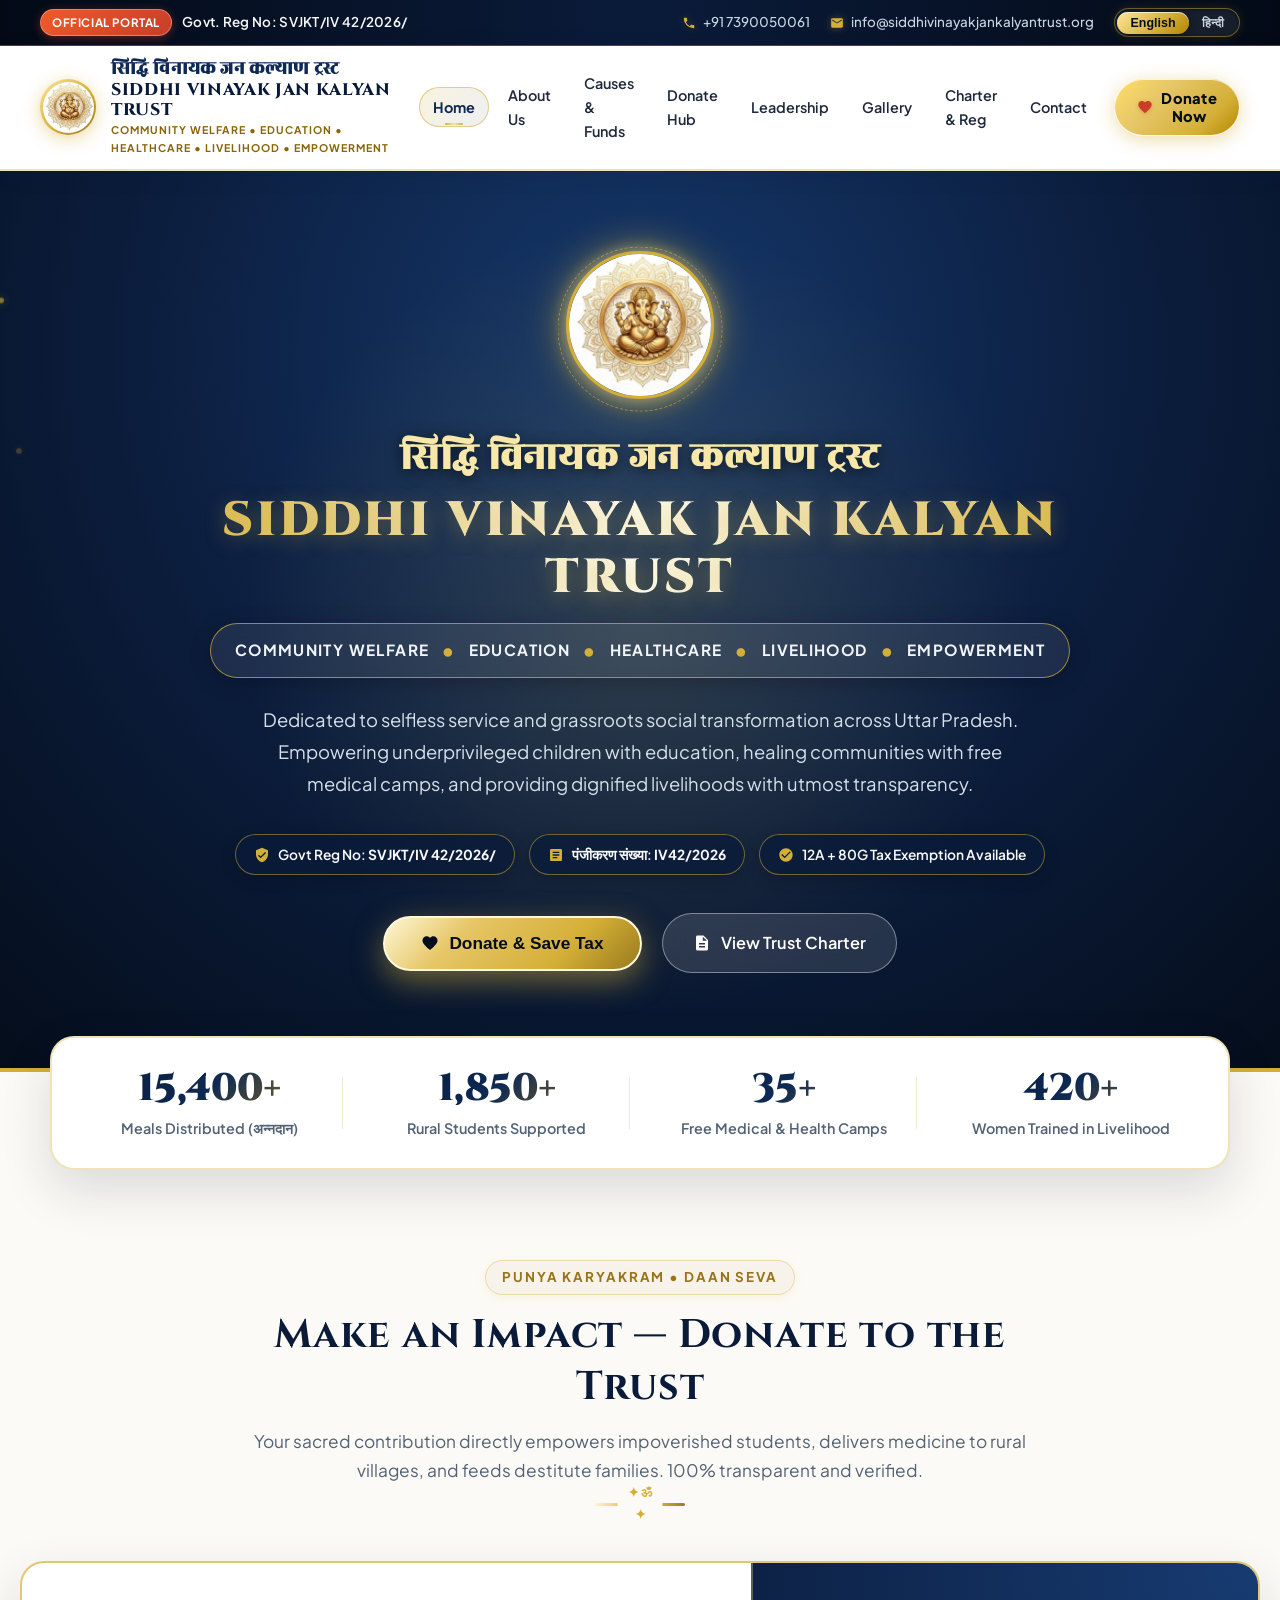
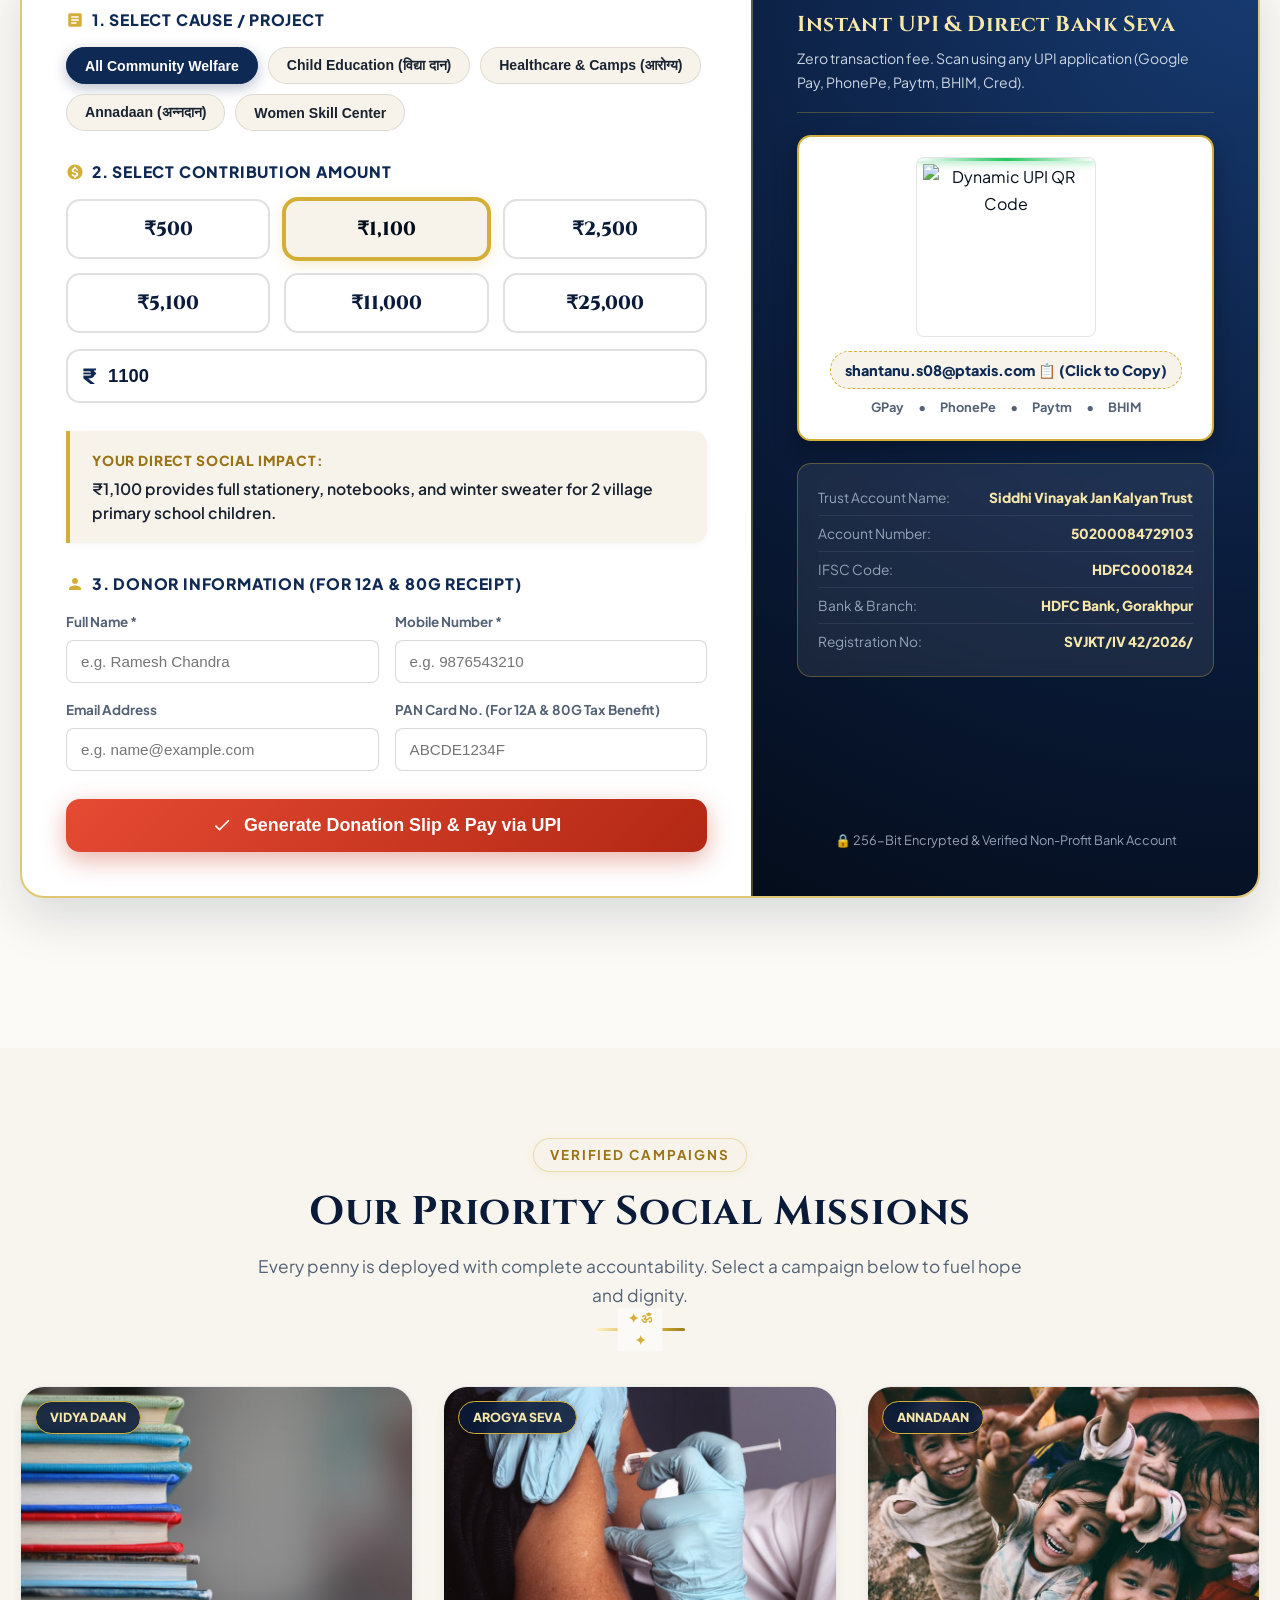
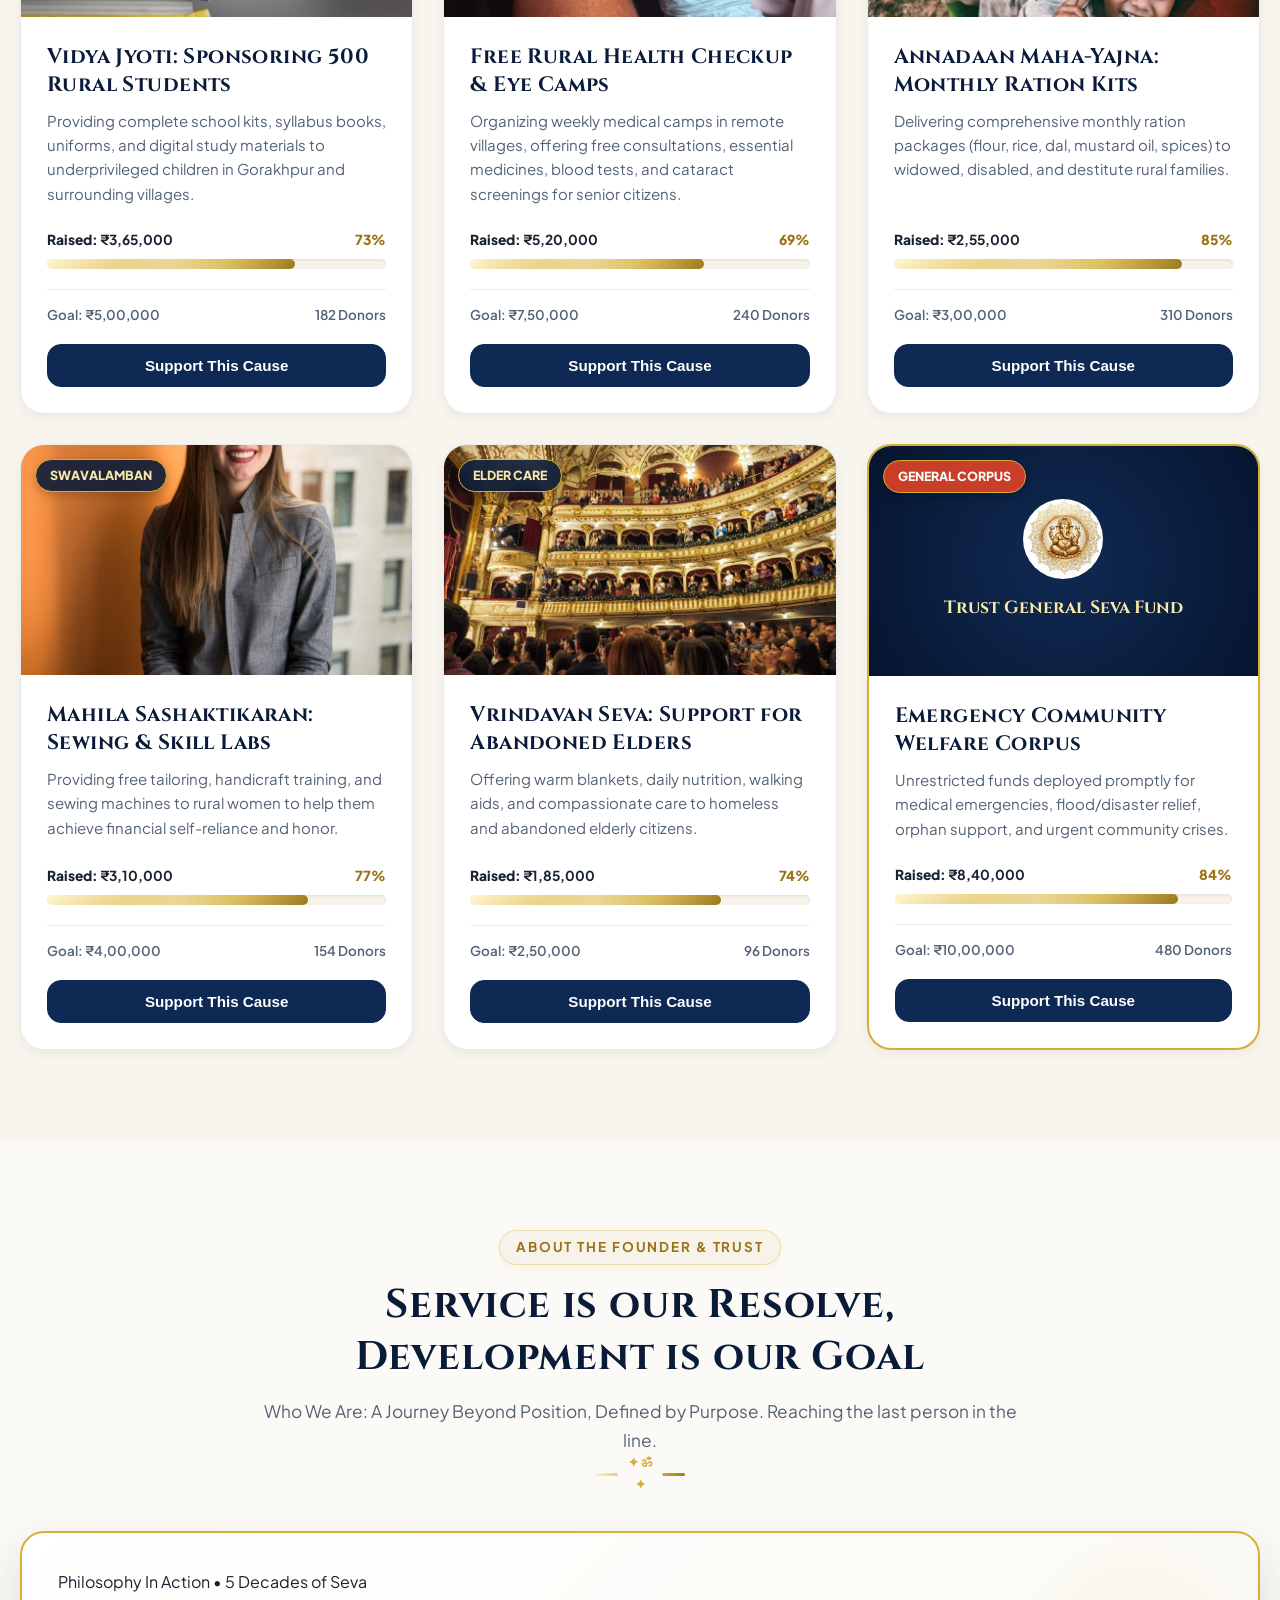
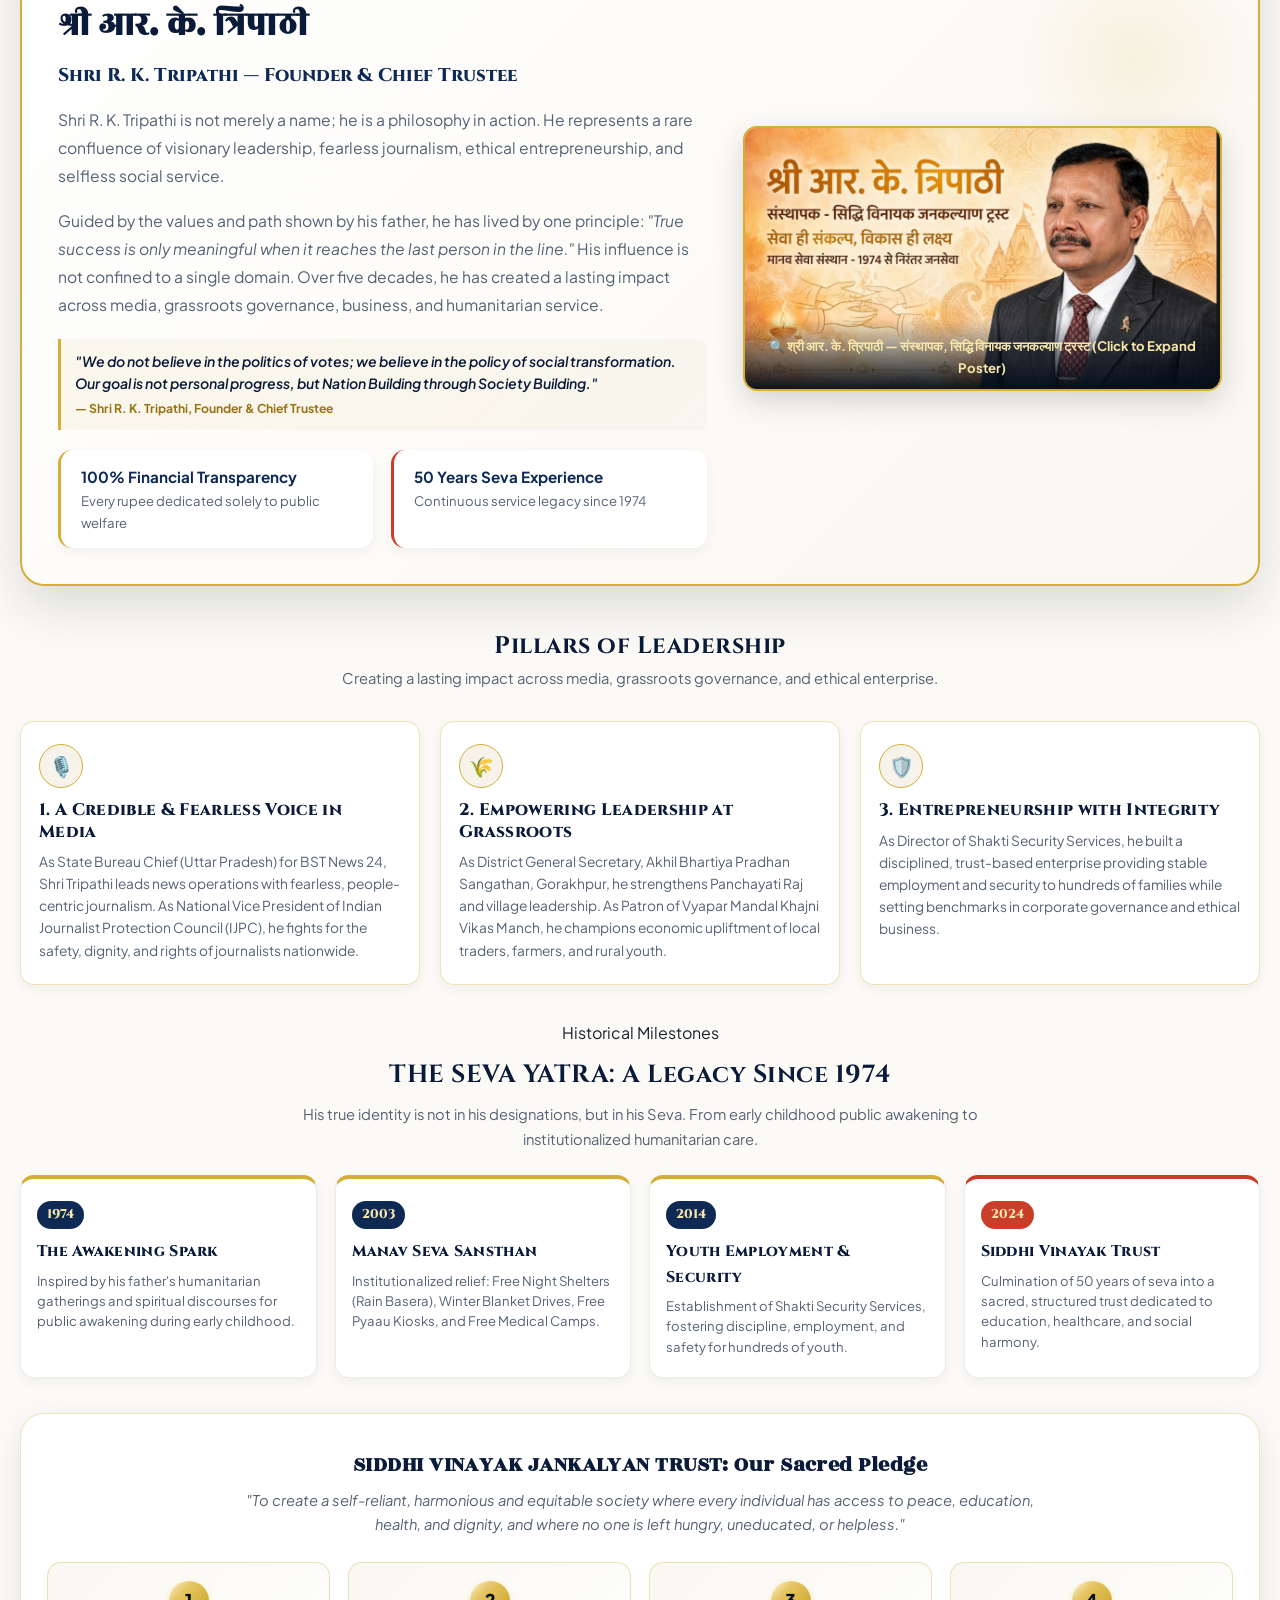
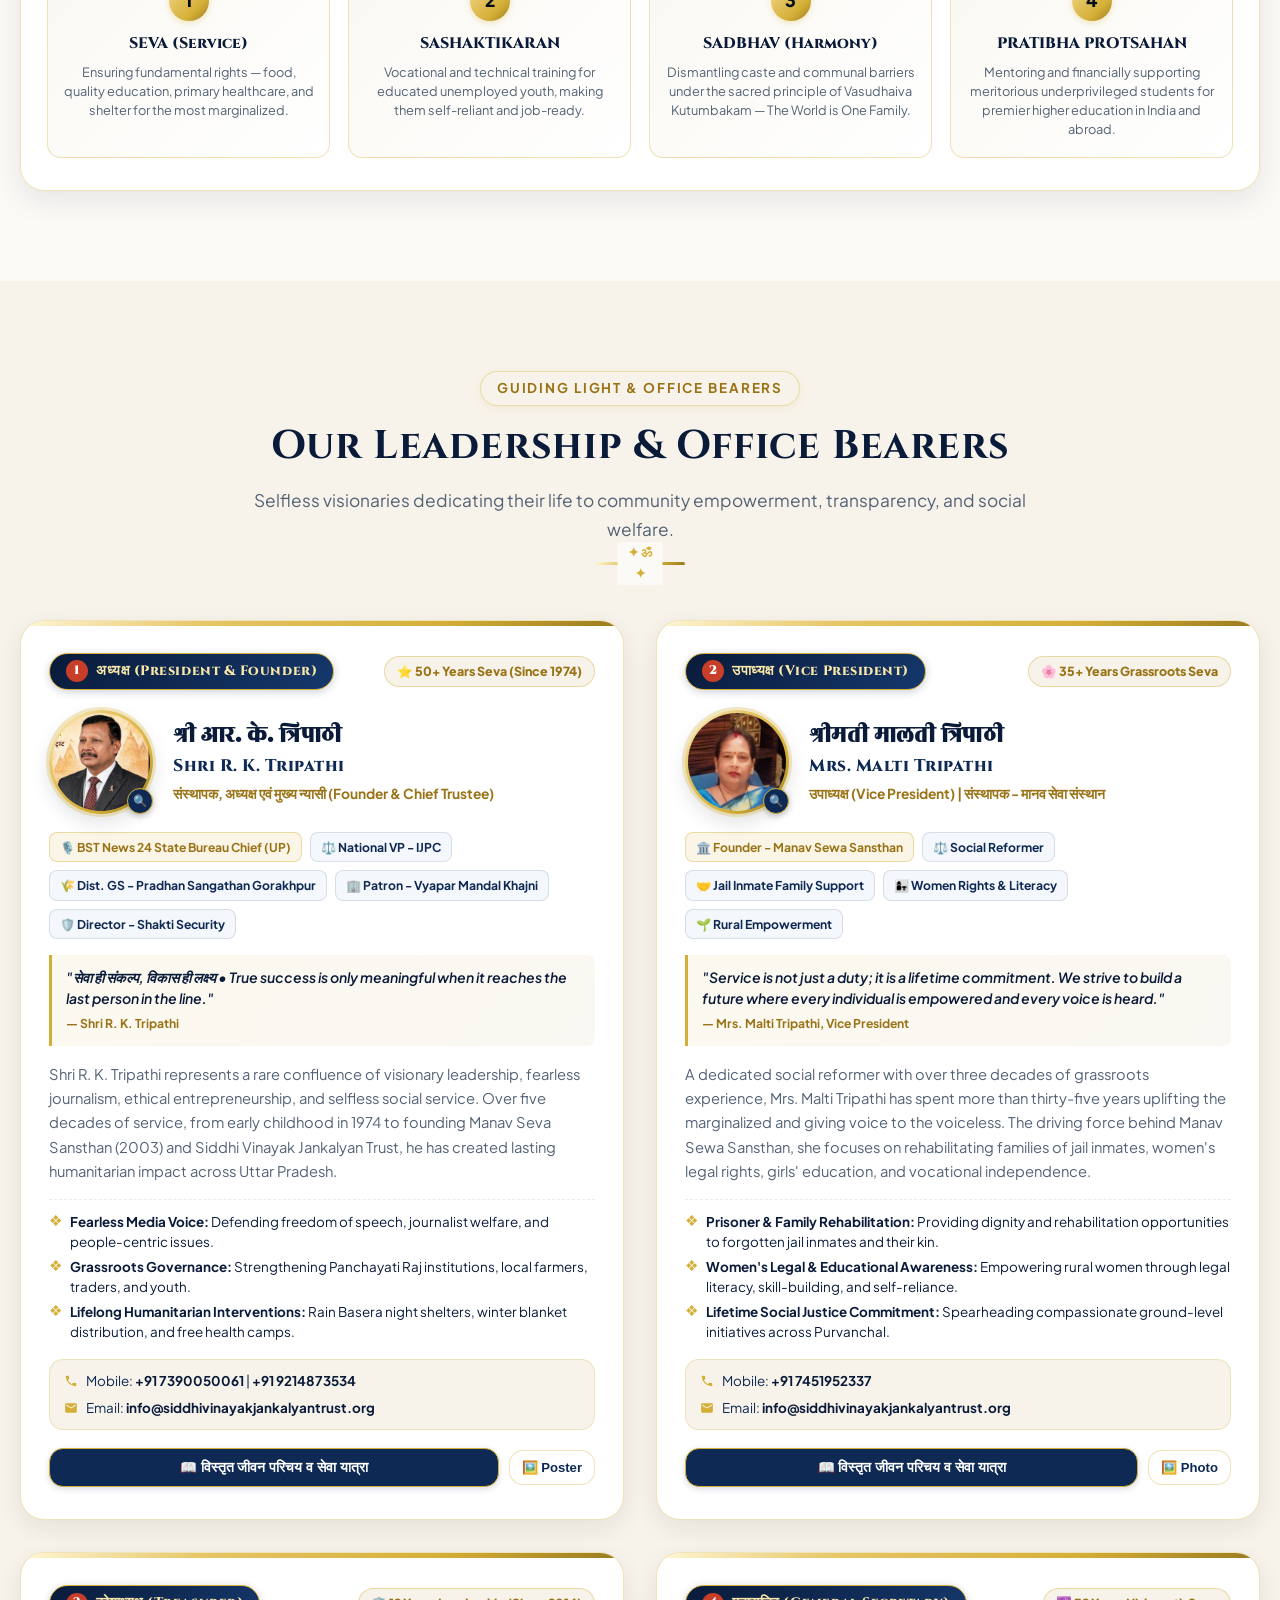
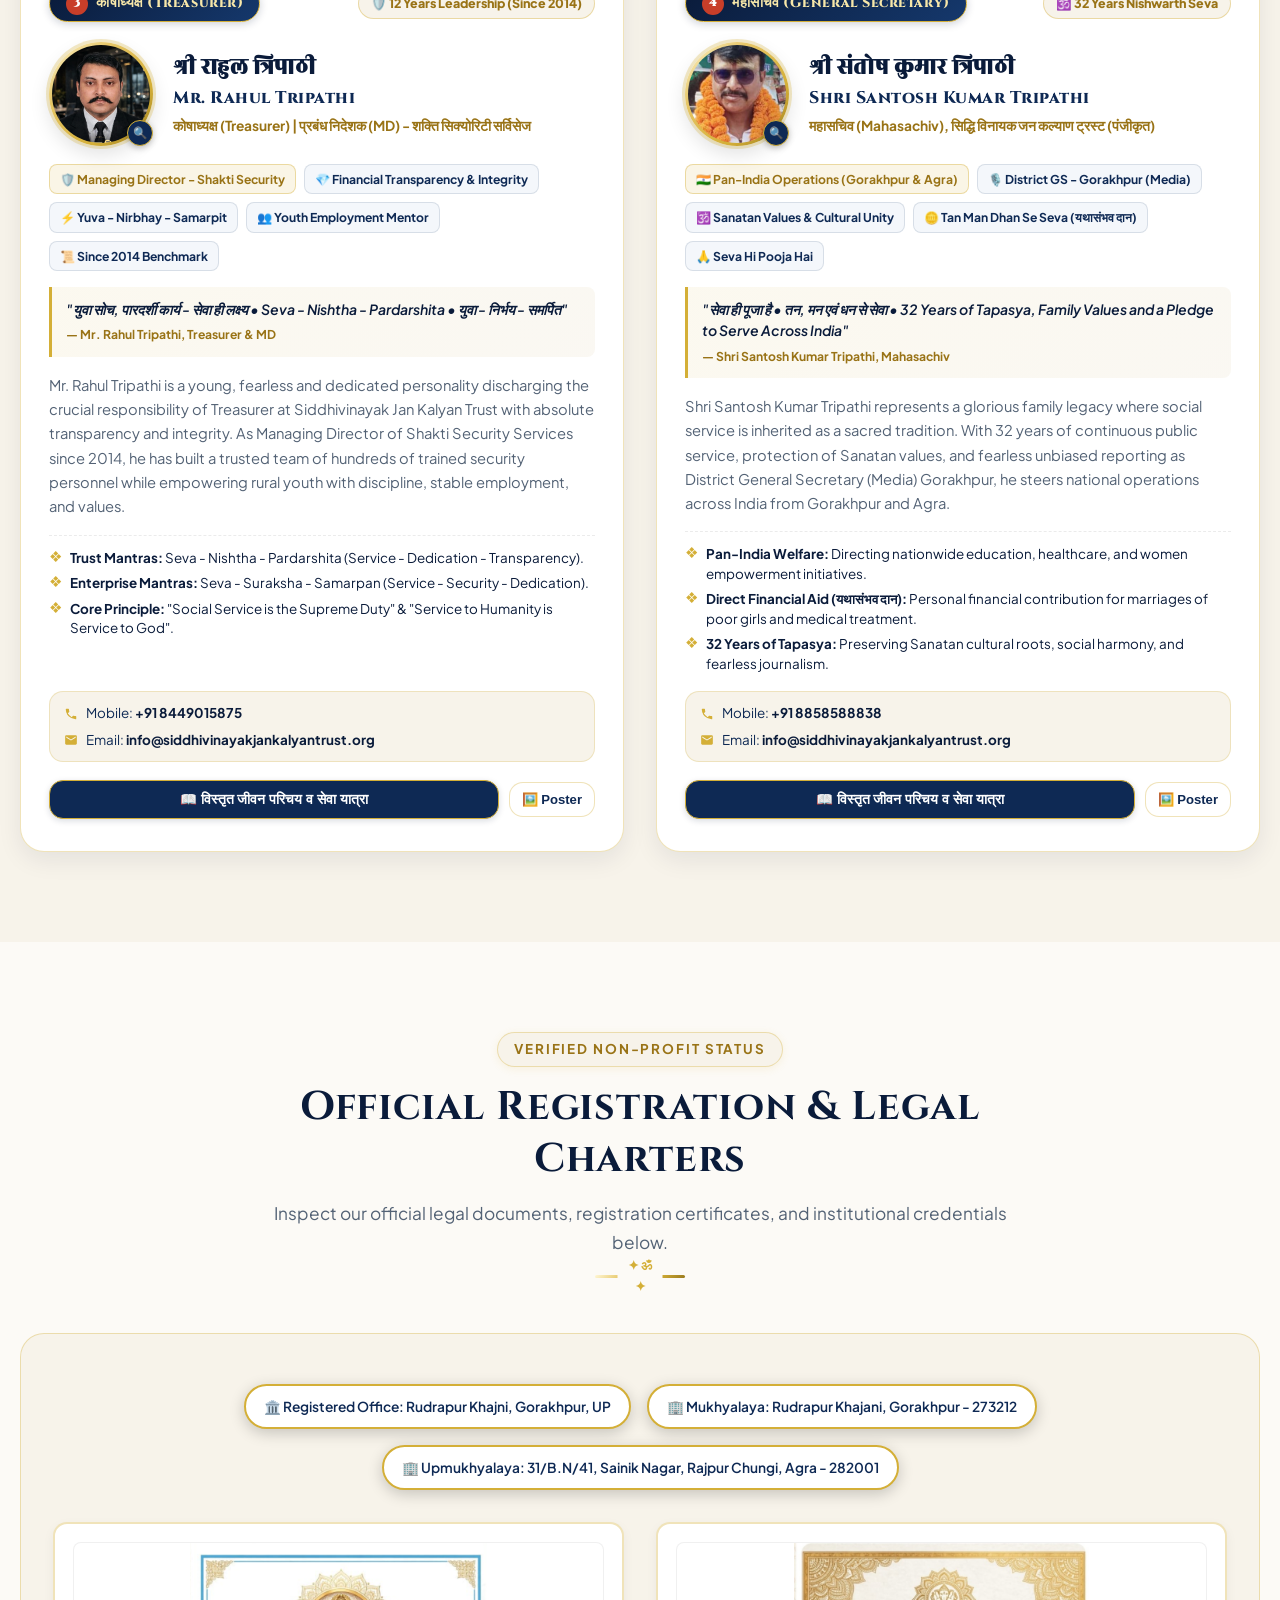
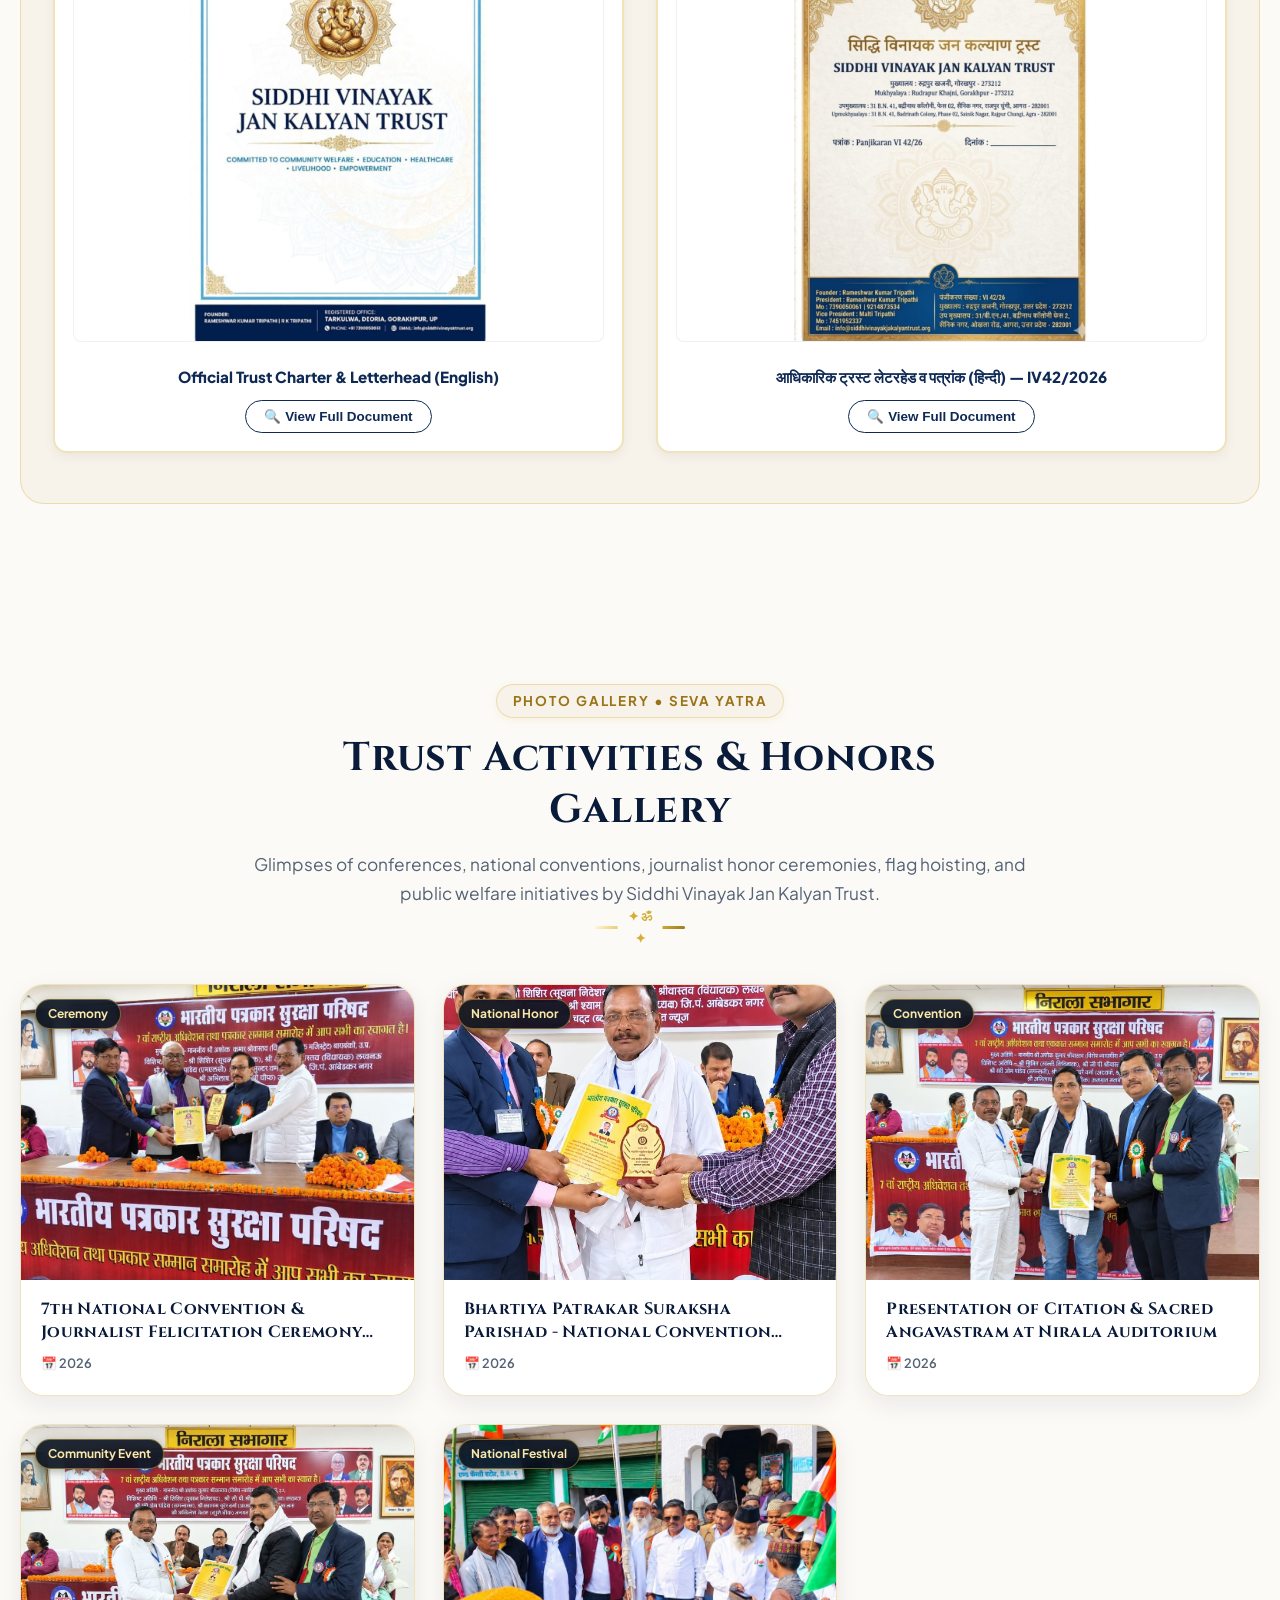
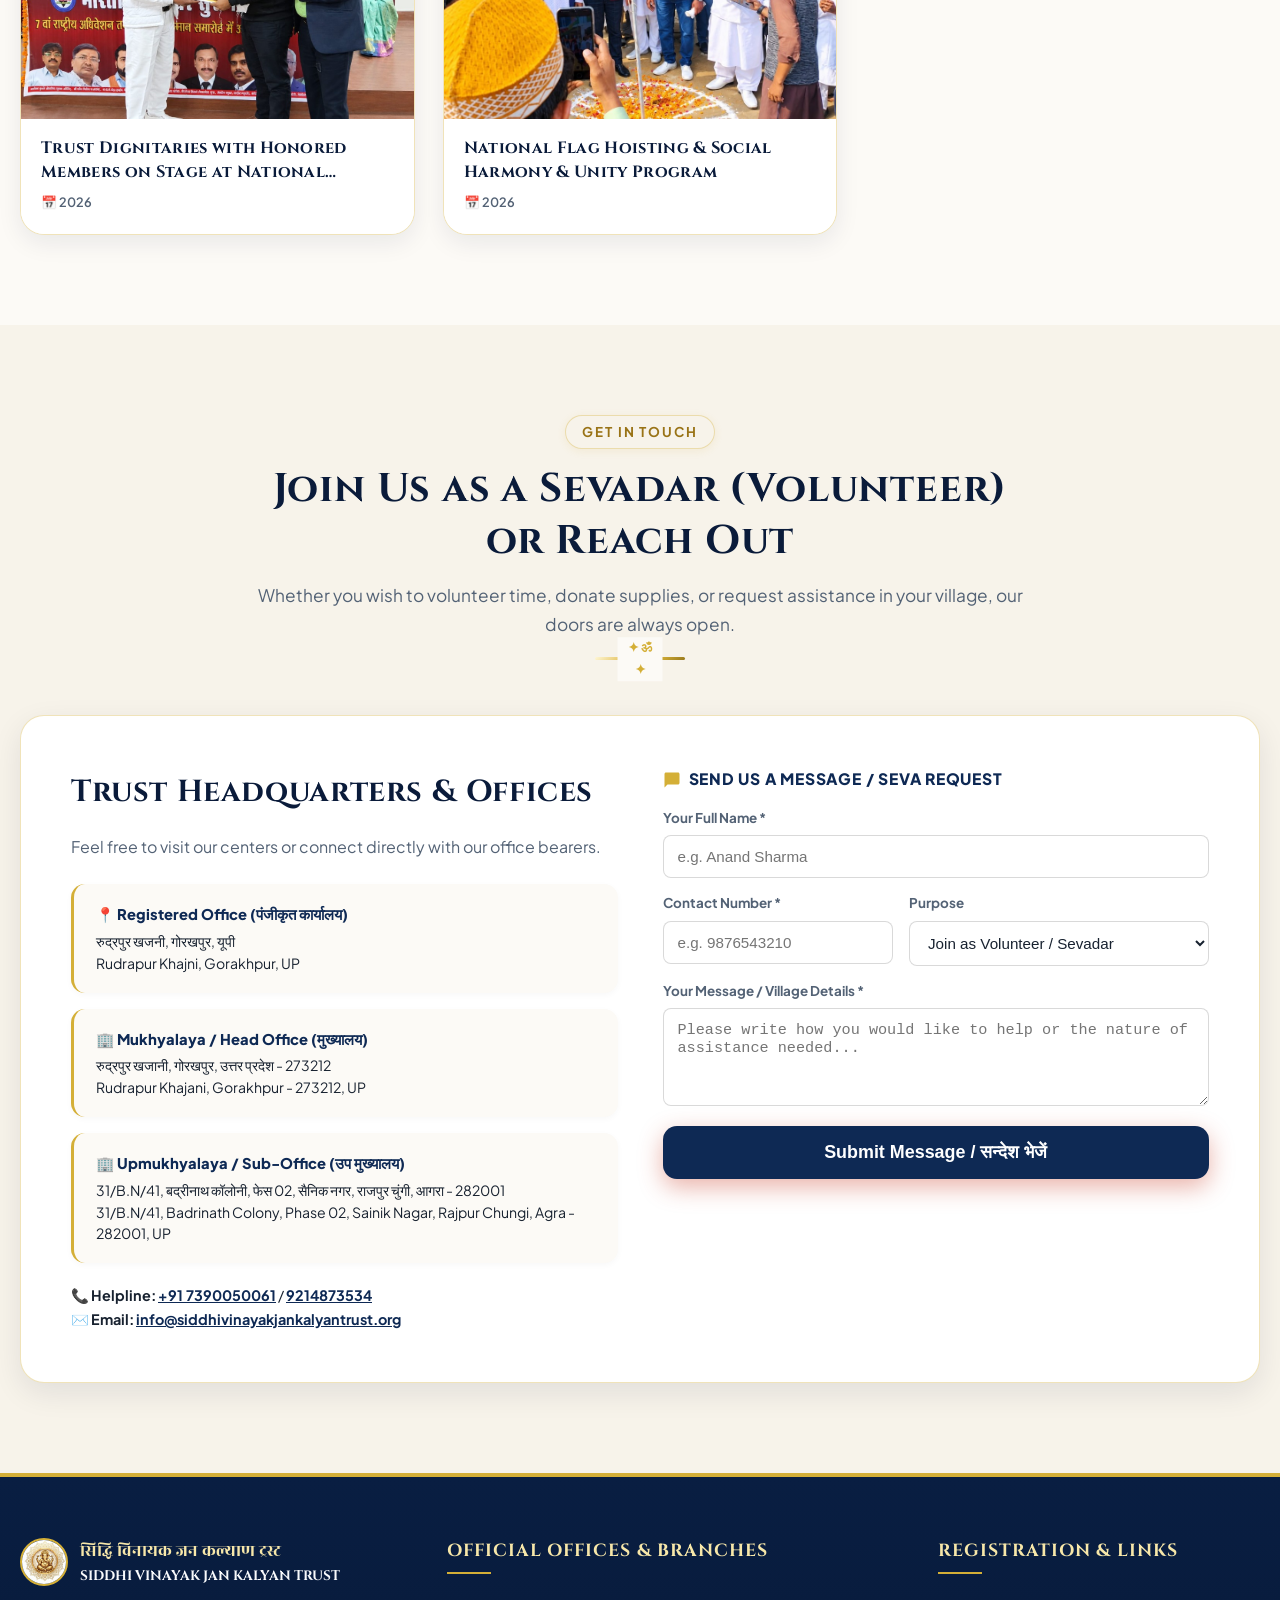
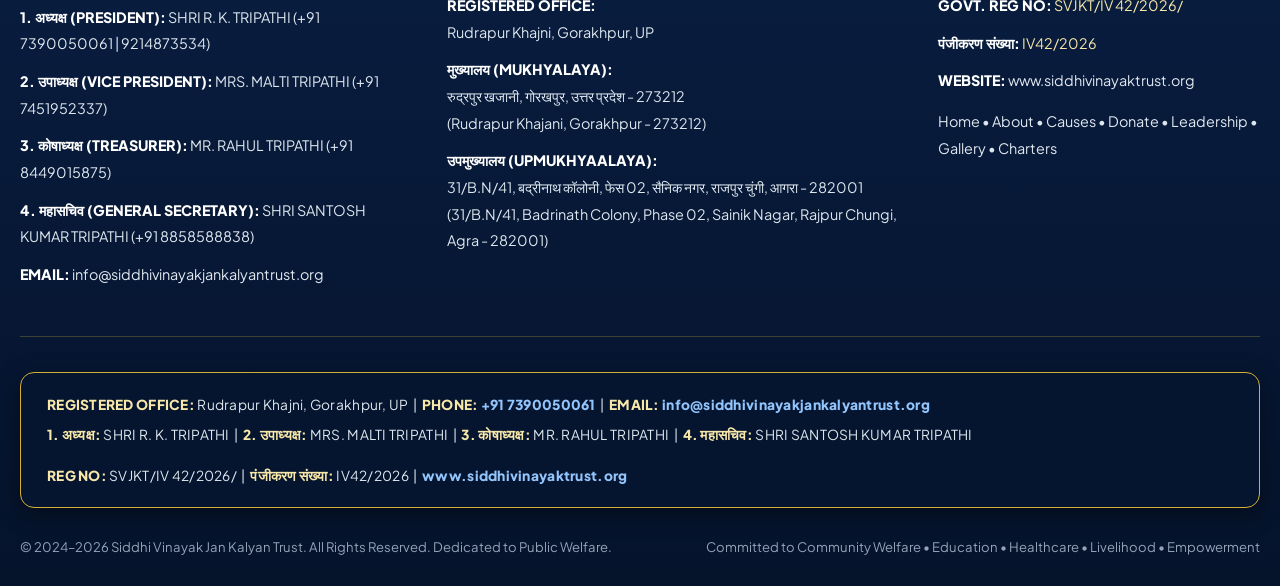
==== commit b255cc7a: "Add photo gallery section with 5 trust event photos and standalone admin.html for photo management" ====
--- a/siddhi-vinayak-trust-dist/index.html
+++ b/siddhi-vinayak-trust-dist/index.html
@@ -154,6 +154,13 @@
             </a>
           </li>
           <li>
+            <a href="#gallery" class="nav-link">
+              <span class="nav-link-icon" aria-hidden="true">🖼️</span>
+              <span class="nav-link-text" data-i18n="nav_gallery">Gallery</span>
+              <span class="nav-arrow" aria-hidden="true">›</span>
+            </a>
+          </li>
+          <li>
             <a href="#transparency" class="nav-link">
               <span class="nav-link-icon" aria-hidden="true">📜</span>
               <span class="nav-link-text" data-i18n="nav_transparency">Charter & Reg</span>
@@ -1145,6 +1152,80 @@
     </div>
   </section>
 
+  <!-- ================= PHOTO GALLERY (SEVA & SAMMAN) ================= -->
+  <section class="section" id="gallery">
+    <div class="section-container">
+      <div class="section-header">
+        <span class="section-subtitle-tag" data-i18n="gallery_badge">Photo Gallery • Seva Yatra</span>
+        <h2 class="section-title" data-i18n="gallery_title">Trust Activities & Honors Gallery</h2>
+        <p class="section-desc" data-i18n="gallery_desc">Glimpses of conferences, national conventions, journalist honor ceremonies, flag hoisting, and public welfare initiatives by Siddhi Vinayak Jan Kalyan Trust.</p>
+        <div class="gold-divider"></div>
+      </div>
+
+      <div class="gallery-grid" id="gallery-grid">
+        <article class="gallery-card" data-gallery-id="gal-1">
+          <div class="gallery-img-wrap" onclick="openDocModal('assets/gallery_1.jpg')" title="7वां राष्ट्रीय अधिवेशन तथा पत्रकार सम्मान समारोह — मुख्य अतिथि मंच">
+            <img src="assets/gallery_1.jpg" alt="7वां राष्ट्रीय अधिवेशन तथा पत्रकार सम्मान समारोह — मुख्य अतिथि मंच" class="gallery-img" loading="lazy">
+            <div class="gallery-overlay"><span class="gallery-zoom-badge">🔍 बड़ी तस्वीर देखें</span></div>
+            <span class="gallery-chip">राष्ट्रीय अधिवेशन</span>
+          </div>
+          <div class="gallery-info">
+            <h4 class="gallery-card-title">7वां राष्ट्रीय अधिवेशन तथा पत्रकार सम्मान समारोह — मुख्य अतिथि मंच</h4>
+            <span class="gallery-date">📅 निराला सभागार</span>
+          </div>
+        </article>
+
+        <article class="gallery-card" data-gallery-id="gal-2">
+          <div class="gallery-img-wrap" onclick="openDocModal('assets/gallery_2.jpg')" title="विशिष्ट सम्मान एवं प्रशस्ति पत्र अर्पण">
+            <img src="assets/gallery_2.jpg" alt="विशिष्ट सम्मान एवं प्रशस्ति पत्र अर्पण" class="gallery-img" loading="lazy">
+            <div class="gallery-overlay"><span class="gallery-zoom-badge">🔍 बड़ी तस्वीर देखें</span></div>
+            <span class="gallery-chip">सम्मान समारोह</span>
+          </div>
+          <div class="gallery-info">
+            <h4 class="gallery-card-title">विशिष्ट सम्मान एवं प्रशस्ति पत्र अर्पण — भारतीय पत्रकार सुरक्षा परिषद</h4>
+            <span class="gallery-date">📅 राष्ट्रीय सम्मेलन</span>
+          </div>
+        </article>
+
+        <article class="gallery-card" data-gallery-id="gal-3">
+          <div class="gallery-img-wrap" onclick="openDocModal('assets/gallery_3.jpg')" title="स्मृति चिह्न एवं अंगवस्त्र भेंट कार्यक्रम">
+            <img src="assets/gallery_3.jpg" alt="स्मृति चिह्न एवं अंगवस्त्र भेंट कार्यक्रम" class="gallery-img" loading="lazy">
+            <div class="gallery-overlay"><span class="gallery-zoom-badge">🔍 बड़ी तस्वीर देखें</span></div>
+            <span class="gallery-chip">पत्रकार सम्मान</span>
+          </div>
+          <div class="gallery-info">
+            <h4 class="gallery-card-title">स्मृति चिह्न एवं अंगवस्त्र भेंट — समाजसेवियों एवं पत्रकारों का सम्मान</h4>
+            <span class="gallery-date">📅 लखनऊ अधिवेशन</span>
+          </div>
+        </article>
+
+        <article class="gallery-card" data-gallery-id="gal-4">
+          <div class="gallery-img-wrap" onclick="openDocModal('assets/gallery_4.jpg')" title="ध्वजारोहण एवं राष्ट्रभक्ति उत्सव">
+            <img src="assets/gallery_4.jpg" alt="ध्वजारोहण एवं राष्ट्रभक्ति उत्सव" class="gallery-img" loading="lazy">
+            <div class="gallery-overlay"><span class="gallery-zoom-badge">🔍 बड़ी तस्वीर देखें</span></div>
+            <span class="gallery-chip">राष्ट्रीय पर्व</span>
+          </div>
+          <div class="gallery-info">
+            <h4 class="gallery-card-title">ध्वजारोहण एवं राष्ट्रभक्ति उत्सव — भारत माता की जय</h4>
+            <span class="gallery-date">📅 ट्रस्ट प्रांगण</span>
+          </div>
+        </article>
+
+        <article class="gallery-card" data-gallery-id="gal-5">
+          <div class="gallery-img-wrap" onclick="openDocModal('assets/gallery_5.jpg')" title="सामूहिक विचार-मंथन एवं समाज कल्याण बैठक">
+            <img src="assets/gallery_5.jpg" alt="सामूहिक विचार-मंथन एवं समाज कल्याण बैठक" class="gallery-img" loading="lazy">
+            <div class="gallery-overlay"><span class="gallery-zoom-badge">🔍 बड़ी तस्वीर देखें</span></div>
+            <span class="gallery-chip">विचार गोष्ठी</span>
+          </div>
+          <div class="gallery-info">
+            <h4 class="gallery-card-title">सामूहिक विचार-मंथन एवं समाज कल्याण बैठक</h4>
+            <span class="gallery-date">📅 ट्रस्ट सभा कक्ष</span>
+          </div>
+        </article>
+      </div>
+    </div>
+  </section>
+
   <!-- ================= VOLUNTEER & COMMUNITY INQUIRY ================= -->
   <section class="section" id="contact" style="background-color: var(--bg-sand);">
     <div class="section-container">
@@ -1276,7 +1357,7 @@
             <li><strong>पंजीकरण संख्या:</strong> <span style="color:var(--gold-light);">IV42/2026</span></li>
             <li><strong>WEBSITE:</strong> <a href="https://www.siddhivinayaktrust.org" target="_blank">www.siddhivinayaktrust.org</a></li>
             <li style="margin-top: 14px;">
-              <a href="#home">Home</a> • <a href="#about">About</a> • <a href="#causes">Causes</a> • <a href="#donate">Donate</a> • <a href="#leadership">Leadership</a> • <a href="#transparency">Charters</a>
+              <a href="#home">Home</a> • <a href="#about">About</a> • <a href="#causes">Causes</a> • <a href="#donate">Donate</a> • <a href="#leadership">Leadership</a> • <a href="#gallery">Gallery</a> • <a href="#transparency">Charters</a>
             </li>
           </ul>
         </div>
--- a/siddhi-vinayak-trust-dist/styles.css
+++ b/siddhi-vinayak-trust-dist/styles.css
@@ -1,3 +1,9 @@
+/* ==========================================================================
+   SIDDHI VINAYAK JAN KALYAN TRUST - LUXURY REGAL & SACRED DESIGN SYSTEM
+   Color Palette: Royal Navy, Sacred Temple Gold, Divine Vermilion, Pearl Silk
+   Enhanced with Golden Light Particles, Glassmorphism, and Fluid Animations
+   ========================================================================== */
+
 :root {
   /* Primary & Royal Tones */
   --navy-deep: #040D1B;
@@ -53,9 +59,7 @@
 }
 
 /* Reset & Global */
-*,
-*::before,
-*::after {
+*, *::before, *::after {
   box-sizing: border-box;
   margin: 0;
   padding: 0;
@@ -77,11 +81,7 @@
 }
 
 /* Typography Enhancements */
-h1,
-h2,
-h3,
-h4,
-.font-serif {
+h1, h2, h3, h4, .font-serif {
   font-family: 'Cinzel', 'Marcellus', Georgia, serif;
   font-weight: 700;
   letter-spacing: 0.02em;
@@ -121,13 +121,14 @@
    TOP BAR (ANNOUNCEMENT & LANGUAGE SWITCHER)
    ========================================================================== */
 .top-bar {
-  background: var(--navy-deep);
-  color: #DDE6ED;
-  font-size: 0.85rem;
-  padding: 9px 0;
-  border-bottom: 1px solid rgba(212, 175, 55, 0.25);
+  background: linear-gradient(90deg, #030A16 0%, #0A1B3A 50%, #030A16 100%);
+  color: #E2E8F0;
+  font-size: 0.84rem;
+  padding: 8px 0;
+  border-bottom: 1px solid rgba(212, 175, 55, 0.35);
   position: relative;
   z-index: 102;
+  box-shadow: 0 1px 8px rgba(0, 0, 0, 0.3);
 }
 
 .top-bar-inner {
@@ -148,46 +149,46 @@
 }
 
 .top-badge {
-  background: var(--vermilion-gradient);
+  background: linear-gradient(135deg, #F05A28 0%, #C83E29 100%);
   color: #FFF;
   font-size: 0.72rem;
   font-weight: 700;
   text-transform: uppercase;
-  padding: 3px 10px;
+  padding: 3px 11px;
   border-radius: var(--radius-full);
   letter-spacing: 0.6px;
-  box-shadow: 0 2px 8px rgba(200, 62, 41, 0.4);
+  box-shadow: 0 2px 10px rgba(200, 62, 41, 0.45);
+  border: 1px solid rgba(255, 255, 255, 0.3);
   animation: pulse-badge 2.4s infinite ease-in-out;
 }
 
+.top-alert-text {
+  color: #F8FAFC;
+  font-weight: 600;
+  letter-spacing: 0.3px;
+  font-size: 0.84rem;
+}
+
 @keyframes pulse-badge {
-
-  0%,
-  100% {
-    opacity: 1;
-    transform: scale(1);
-  }
-
-  50% {
-    opacity: 0.85;
-    transform: scale(0.96);
-  }
+  0%, 100% { opacity: 1; transform: scale(1); }
+  50% { opacity: 0.88; transform: scale(0.96); }
 }
 
 .top-contacts {
   display: flex;
   align-items: center;
-  gap: 18px;
+  gap: 20px;
 }
 
 .top-contact-link {
-  color: #C5D3E8;
+  color: #CBD5E1;
   text-decoration: none;
   display: inline-flex;
   align-items: center;
-  gap: 6px;
+  gap: 7px;
   transition: all var(--transition-fast);
   font-size: 0.84rem;
+  font-weight: 500;
 }
 
 .top-contact-link:hover {
@@ -197,23 +198,24 @@
 
 .top-contact-link svg {
   color: var(--gold-primary);
+  filter: drop-shadow(0 0 4px rgba(212, 175, 55, 0.4));
 }
 
 /* Language Toggle Switcher */
 .lang-switcher {
   display: inline-flex;
-  background: rgba(255, 255, 255, 0.12);
-  border: 1px solid var(--border-gold);
+  background: rgba(255, 255, 255, 0.08);
+  border: 1px solid rgba(212, 175, 55, 0.45);
   border-radius: var(--radius-full);
-  padding: 2px;
-  box-shadow: inset 0 1px 3px rgba(0, 0, 0, 0.3);
+  padding: 2.5px;
+  box-shadow: inset 0 1px 3px rgba(0, 0, 0, 0.4), 0 0 12px rgba(212, 175, 55, 0.15);
 }
 
 .lang-btn {
   background: transparent;
   border: none;
   color: #CBD5E1;
-  padding: 4px 12px;
+  padding: 4px 13px;
   font-size: 0.78rem;
   font-weight: 600;
   border-radius: var(--radius-full);
@@ -222,10 +224,10 @@
 }
 
 .lang-btn.active {
-  background: var(--gold-gradient);
-  color: var(--navy-deep);
+  background: linear-gradient(135deg, #FFE599 0%, #D4AF37 60%, #B38600 100%);
+  color: #040D1B;
   font-weight: 800;
-  box-shadow: 0 2px 6px rgba(0, 0, 0, 0.25);
+  box-shadow: 0 2px 8px rgba(0, 0, 0, 0.35), inset 0 1px 0 rgba(255, 255, 255, 0.6);
 }
 
 /* ==========================================================================
@@ -235,18 +237,18 @@
   position: sticky;
   top: 0;
   z-index: 1000;
-  background: rgba(255, 255, 255, 0.94);
-  backdrop-filter: blur(18px);
-  -webkit-backdrop-filter: blur(18px);
-  border-bottom: 2px solid var(--gold-primary);
-  box-shadow: 0 4px 25px rgba(10, 27, 58, 0.08);
-  transition: all var(--transition-smooth);
+  background: rgba(255, 255, 255, 0.97);
+  backdrop-filter: blur(20px);
+  -webkit-backdrop-filter: blur(20px);
+  border-bottom: 2px solid rgba(212, 175, 55, 0.35);
+  box-shadow: 0 4px 24px -2px rgba(10, 27, 58, 0.08), 0 1px 3px rgba(0, 0, 0, 0.03);
+  transition: all 0.35s cubic-bezier(0.16, 1, 0.3, 1);
 }
 
 .main-header.scrolled {
-  background: rgba(255, 255, 255, 0.98);
+  background: rgba(255, 255, 255, 0.99);
   box-shadow: 0 10px 32px rgba(10, 27, 58, 0.12), 0 2px 0 var(--gold-primary);
-  border-bottom-color: var(--gold-vibrant);
+  border-bottom-color: var(--gold-primary);
 }
 
 .navbar {
@@ -256,7 +258,7 @@
   display: flex;
   justify-content: space-between;
   align-items: center;
-  transition: padding var(--transition-fast);
+  transition: padding 0.3s ease;
 }
 
 .main-header.scrolled .navbar {
@@ -266,7 +268,7 @@
 .brand-link {
   display: flex;
   align-items: center;
-  gap: 16px;
+  gap: 15px;
   text-decoration: none;
   color: inherit;
   transition: transform var(--transition-fast);
@@ -278,11 +280,11 @@
 
 .brand-logo-wrap {
   position: relative;
-  width: 60px;
-  height: 60px;
+  width: 56px;
+  height: 56px;
   border-radius: 50%;
-  padding: 3px;
-  background: var(--gold-gradient);
+  padding: 2.5px;
+  background: linear-gradient(135deg, #FFE599 0%, #D4AF37 55%, #997316 100%);
   box-shadow: 0 4px 18px rgba(212, 175, 55, 0.45);
   display: flex;
   align-items: center;
@@ -306,17 +308,8 @@
 }
 
 @keyframes halo-pulse {
-
-  0%,
-  100% {
-    transform: scale(1);
-    opacity: 0.5;
-  }
-
-  50% {
-    transform: scale(1.15);
-    opacity: 0.85;
-  }
+  0%, 100% { transform: scale(1); opacity: 0.5; }
+  50% { transform: scale(1.15); opacity: 0.85; }
 }
 
 .brand-link:hover .brand-logo-wrap {
@@ -344,38 +337,39 @@
 
 .brand-title-hi {
   font-family: 'Rozha One', 'Noto Sans Devanagari', serif;
-  font-size: 1.15rem;
+  font-size: 1.16rem;
   color: var(--navy-royal);
-  line-height: 1.2;
-  font-weight: 600;
-  letter-spacing: 0.5px;
+  line-height: 1.18;
+  font-weight: 700;
+  letter-spacing: 0.4px;
   transition: font-size var(--transition-fast);
 }
 
 .brand-title-en {
   font-family: 'Cinzel', serif;
-  font-size: 1.22rem;
+  font-size: 1.05rem;
   font-weight: 800;
-  color: var(--navy-dark);
+  color: #0A1B3A;
   letter-spacing: 0.04em;
   line-height: 1.2;
   transition: font-size var(--transition-fast);
 }
 
 .main-header.scrolled .brand-title-hi {
-  font-size: 1.05rem;
+  font-size: 1.04rem;
 }
 
 .main-header.scrolled .brand-title-en {
-  font-size: 1.12rem;
+  font-size: 0.96rem;
 }
 
 .brand-tagline {
-  font-size: 0.69rem;
-  color: var(--gold-dark);
+  font-size: 0.66rem;
+  color: #8A6508;
   font-weight: 700;
-  letter-spacing: 0.8px;
+  letter-spacing: 1px;
   text-transform: uppercase;
+  margin-top: 1px;
 }
 
 /* Nav Drawer (Desktop defaults) */
@@ -388,8 +382,7 @@
   align-items: center;
 }
 
-.nav-drawer-header,
-.nav-drawer-footer {
+.nav-drawer-header, .nav-drawer-footer {
   display: none;
 }
 
@@ -397,7 +390,7 @@
 .nav-menu {
   display: flex;
   align-items: center;
-  gap: 4px;
+  gap: 5px;
   list-style: none;
   margin: 0;
   padding: 0;
@@ -405,20 +398,20 @@
 
 .nav-link {
   text-decoration: none;
-  font-weight: 700;
-  font-size: 0.92rem;
-  color: var(--navy-dark);
+  font-family: 'Plus Jakarta Sans', sans-serif;
+  font-weight: 600;
+  font-size: 0.90rem;
+  color: #1E293B;
   position: relative;
   padding: 8px 14px;
-  border-radius: var(--radius-full);
+  border-radius: 20px;
   display: inline-flex;
   align-items: center;
   gap: 6px;
-  transition: all var(--transition-fast);
-}
-
-.nav-link-icon,
-.nav-arrow {
+  transition: all 0.25s cubic-bezier(0.16, 1, 0.3, 1);
+}
+
+.nav-link-icon, .nav-arrow {
   display: none;
 }
 
@@ -430,48 +423,51 @@
 
 .nav-link.active {
   color: var(--navy-royal);
-  background: rgba(14, 41, 84, 0.07);
-  box-shadow: inset 0 0 0 1.5px rgba(212, 175, 55, 0.5);
-  font-weight: 800;
-}
-
+  background: linear-gradient(135deg, rgba(212, 175, 55, 0.16) 0%, rgba(14, 41, 84, 0.07) 100%);
+  box-shadow: inset 0 0 0 1px rgba(212, 175, 55, 0.55);
+  font-weight: 700;
+}
+
+/* Elegant gold bottom beam indicator */
 .nav-link::after {
   content: '';
   position: absolute;
-  bottom: 3px;
+  bottom: 2px;
   left: 50%;
-  transform: translateX(-50%);
-  width: 5px;
-  height: 5px;
-  border-radius: 50%;
-  background: var(--gold-primary);
-  opacity: 0;
-  transition: opacity var(--transition-fast);
-}
-
+  transform: translateX(-50%) scaleX(0);
+  width: 18px;
+  height: 2.5px;
+  border-radius: 2px;
+  background: linear-gradient(90deg, #D4AF37, #F3E5AB, #D4AF37);
+  transition: transform 0.25s cubic-bezier(0.16, 1, 0.3, 1);
+}
+
+.nav-link:hover::after,
 .nav-link.active::after {
-  opacity: 1;
-}
-
-/* Donate Now Button in Navigation */
+  transform: translateX(-50%) scaleX(1);
+}
+
+/* Donate Now Button in Navigation - Royal Crown Styling */
 .btn-donate-nav {
   display: inline-flex;
   align-items: center;
   gap: 8px;
-  background: linear-gradient(135deg, #FFE599 0%, #E6C667 30%, #D4AF37 70%, #997316 100%);
+  background: linear-gradient(135deg, #FFDE6A 0%, #E6C667 35%, #D4AF37 75%, #B38600 100%);
   color: #040D1B;
+  font-family: 'Plus Jakarta Sans', sans-serif;
   font-weight: 800;
   font-size: 0.92rem;
+  letter-spacing: 0.02em;
   padding: 10px 22px;
   border-radius: var(--radius-full);
   text-decoration: none;
-  box-shadow: 0 4px 18px rgba(212, 175, 55, 0.45);
-  transition: all var(--transition-fast);
+  box-shadow: 0 4px 18px rgba(212, 175, 55, 0.42), inset 0 1px 0 rgba(255, 255, 255, 0.75);
+  transition: all 0.28s cubic-bezier(0.16, 1, 0.3, 1);
   border: 1px solid rgba(255, 255, 255, 0.85);
   cursor: pointer;
   position: relative;
   overflow: hidden;
-  margin-left: 6px;
+  margin-left: 8px;
 }
 
 .btn-donate-nav::after {
@@ -481,54 +477,33 @@
   left: -100%;
   width: 100%;
   height: 100%;
-  background: linear-gradient(90deg, transparent, rgba(255, 255, 255, 0.45), transparent);
+  background: linear-gradient(90deg, transparent, rgba(255, 255, 255, 0.5), transparent);
   animation: shimmer-sweep 3.5s infinite;
 }
 
 @keyframes shimmer-sweep {
-  0% {
-    left: -100%;
-  }
-
-  35%,
-  100% {
-    left: 100%;
-  }
+  0% { left: -100%; }
+  35%, 100% { left: 100%; }
 }
 
 .heart-pulse-icon {
-  color: var(--vermilion);
+  color: #C83E29;
+  filter: drop-shadow(0 1px 2px rgba(200, 62, 41, 0.35));
   animation: heart-pulse 2.2s infinite ease-in-out;
   flex-shrink: 0;
 }
 
 @keyframes heart-pulse {
-
-  0%,
-  100% {
-    transform: scale(1);
-  }
-
-  14% {
-    transform: scale(1.22);
-  }
-
-  28% {
-    transform: scale(1);
-  }
-
-  42% {
-    transform: scale(1.18);
-  }
-
-  70% {
-    transform: scale(1);
-  }
+  0%, 100% { transform: scale(1); }
+  14% { transform: scale(1.24); }
+  28% { transform: scale(1); }
+  42% { transform: scale(1.18); }
+  70% { transform: scale(1); }
 }
 
 .btn-donate-nav:hover {
-  transform: translateY(-2px) scale(1.03);
-  box-shadow: 0 8px 25px rgba(212, 175, 55, 0.7);
+  transform: translateY(-2px) scale(1.04);
+  box-shadow: 0 8px 26px rgba(212, 175, 55, 0.65), 0 0 0 3px rgba(212, 175, 55, 0.25);
   background: linear-gradient(135deg, #FFF0B3 0%, #FFDF73 40%, #D4AF37 80%, #B38600 100%);
 }
 
@@ -553,8 +528,7 @@
   z-index: 1002;
 }
 
-.mobile-menu-toggle:hover,
-.mobile-menu-toggle:focus-visible {
+.mobile-menu-toggle:hover, .mobile-menu-toggle:focus-visible {
   background: var(--bg-sand);
   border-color: var(--gold-primary);
   box-shadow: 0 4px 14px rgba(212, 175, 55, 0.35);
@@ -620,13 +594,8 @@
 }
 
 @keyframes rotate-mandala {
-  from {
-    transform: translate(-50%, -50%) rotate(0deg);
-  }
-
-  to {
-    transform: translate(-50%, -50%) rotate(360deg);
-  }
+  from { transform: translate(-50%, -50%) rotate(0deg); }
+  to { transform: translate(-50%, -50%) rotate(360deg); }
 }
 
 .hero-container {
@@ -643,8 +612,7 @@
   margin-bottom: 25px;
 }
 
-.hero-seal-wrapper::before,
-.hero-seal-wrapper::after {
+.hero-seal-wrapper::before, .hero-seal-wrapper::after {
   content: '';
   position: absolute;
   top: 50%;
@@ -669,17 +637,8 @@
 }
 
 @keyframes auraPulse {
-
-  0%,
-  100% {
-    transform: translate(-50%, -50%) scale(1);
-    opacity: 0.7;
-  }
-
-  50% {
-    transform: translate(-50%, -50%) scale(1.22);
-    opacity: 1;
-  }
+  0%, 100% { transform: translate(-50%, -50%) scale(1); opacity: 0.7; }
+  50% { transform: translate(-50%, -50%) scale(1.22); opacity: 1; }
 }
 
 .hero-seal-img {
@@ -696,22 +655,15 @@
 }
 
 @keyframes float-seal {
-
-  0%,
-  100% {
-    transform: translateY(0);
-  }
-
-  50% {
-    transform: translateY(-7px);
-  }
+  0%, 100% { transform: translateY(0); }
+  50% { transform: translateY(-7px); }
 }
 
 .hero-devanagari-title {
   font-family: 'Rozha One', 'Noto Sans Devanagari', serif;
   font-size: 2.5rem;
   color: var(--gold-light);
-  text-shadow: 0 3px 15px rgba(0, 0, 0, 0.6);
+  text-shadow: 0 3px 15px rgba(0,0,0,0.6);
   margin-bottom: 8px;
   line-height: 1.3;
 }
@@ -744,7 +696,7 @@
   text-transform: uppercase;
   margin-bottom: 26px;
   backdrop-filter: blur(10px);
-  box-shadow: 0 4px 20px rgba(0, 0, 0, 0.25);
+  box-shadow: 0 4px 20px rgba(0,0,0,0.25);
 }
 
 .hero-tagline-bar span.bullet {
@@ -782,7 +734,7 @@
   color: #F8FAFC;
   font-weight: 600;
   backdrop-filter: blur(8px);
-  box-shadow: 0 4px 15px rgba(0, 0, 0, 0.2);
+  box-shadow: 0 4px 15px rgba(0,0,0,0.2);
   transition: all var(--transition-fast);
 }
 
@@ -1040,7 +992,7 @@
 
 .cause-pill-btn {
   background: var(--bg-sand);
-  border: 1px solid rgba(0, 0, 0, 0.1);
+  border: 1px solid rgba(0,0,0,0.1);
   padding: 9px 18px;
   border-radius: var(--radius-full);
   font-size: 0.88rem;
@@ -1073,7 +1025,7 @@
 
 .amount-btn {
   background: #FFF;
-  border: 2px solid rgba(0, 0, 0, 0.12);
+  border: 2px solid rgba(0,0,0,0.12);
   padding: 15px 10px;
   border-radius: var(--radius-md);
   font-family: 'Cinzel', serif;
@@ -1117,7 +1069,7 @@
 .custom-amount-input {
   width: 100%;
   padding: 14px 16px 14px 40px;
-  border: 2px solid rgba(0, 0, 0, 0.12);
+  border: 2px solid rgba(0,0,0,0.12);
   border-radius: var(--radius-md);
   font-size: 1.15rem;
   font-weight: 700;
@@ -1138,7 +1090,7 @@
   border-radius: 0 var(--radius-md) var(--radius-md) 0;
   padding: 18px 22px;
   margin-bottom: 28px;
-  box-shadow: 0 2px 8px rgba(0, 0, 0, 0.04);
+  box-shadow: 0 2px 8px rgba(0,0,0,0.04);
 }
 
 .impact-preview-title {
@@ -1179,7 +1131,7 @@
 
 .text-input {
   padding: 12px 14px;
-  border: 1.5px solid rgba(0, 0, 0, 0.15);
+  border: 1.5px solid rgba(0,0,0,0.15);
   border-radius: var(--radius-sm);
   font-size: 0.95rem;
   color: var(--text-main);
@@ -1242,7 +1194,7 @@
   text-align: center;
   color: var(--navy-deep);
   margin-bottom: 22px;
-  box-shadow: 0 8px 25px rgba(0, 0, 0, 0.3);
+  box-shadow: 0 8px 25px rgba(0,0,0,0.3);
   border: 2.5px solid var(--gold-primary);
   position: relative;
   overflow: hidden;
@@ -1257,7 +1209,7 @@
   align-items: center;
   justify-content: center;
   padding: 6px;
-  border: 1px solid rgba(0, 0, 0, 0.1);
+  border: 1px solid rgba(0,0,0,0.1);
   border-radius: var(--radius-sm);
   position: relative;
   overflow: hidden;
@@ -1276,20 +1228,9 @@
 }
 
 @keyframes laserScan {
-  0% {
-    top: 0;
-    opacity: 0.8;
-  }
-
-  50% {
-    top: 96%;
-    opacity: 1;
-  }
-
-  100% {
-    top: 0;
-    opacity: 0.8;
-  }
+  0% { top: 0; opacity: 0.8; }
+  50% { top: 96%; opacity: 1; }
+  100% { top: 0; opacity: 0.8; }
 }
 
 .qr-code-img {
@@ -1413,7 +1354,7 @@
   border-radius: var(--radius-full);
   border: 1px solid var(--gold-primary);
   backdrop-filter: blur(8px);
-  box-shadow: 0 4px 10px rgba(0, 0, 0, 0.2);
+  box-shadow: 0 4px 10px rgba(0,0,0,0.2);
 }
 
 .cause-content {
@@ -1456,7 +1397,7 @@
   background: var(--bg-sand);
   border-radius: var(--radius-full);
   overflow: hidden;
-  box-shadow: inset 0 1px 3px rgba(0, 0, 0, 0.1);
+  box-shadow: inset 0 1px 3px rgba(0,0,0,0.1);
 }
 
 .cause-progress-fill {
@@ -1474,18 +1415,13 @@
   left: 0;
   right: 0;
   bottom: 0;
-  background: linear-gradient(90deg, transparent, rgba(255, 255, 255, 0.4), transparent);
+  background: linear-gradient(90deg, transparent, rgba(255,255,255,0.4), transparent);
   animation: shimmerBar 2.5s infinite linear;
 }
 
 @keyframes shimmerBar {
-  0% {
-    transform: translateX(-100%);
-  }
-
-  100% {
-    transform: translateX(100%);
-  }
+  0% { transform: translateX(-100%); }
+  100% { transform: translateX(100%); }
 }
 
 .cause-stats-meta {
@@ -2374,7 +2310,7 @@
   border-radius: var(--radius-sm);
   background: #FFF;
   cursor: pointer;
-  border: 1px solid rgba(0, 0, 0, 0.06);
+  border: 1px solid rgba(0,0,0,0.06);
 }
 
 .letterhead-caption {
@@ -2400,6 +2336,131 @@
 .btn-view-doc:hover {
   background: var(--navy-royal);
   color: #FFF;
+}
+
+/* ==========================================================================
+   PHOTO GALLERY SECTION (SERVICE & AWARDS)
+   ========================================================================== */
+.gallery-grid {
+  display: grid;
+  grid-template-columns: repeat(3, 1fr);
+  gap: 28px;
+  margin-top: 35px;
+}
+
+.gallery-card {
+  background: #FFFFFF;
+  border-radius: var(--radius-lg);
+  overflow: hidden;
+  border: 1.5px solid rgba(212, 175, 55, 0.35);
+  box-shadow: 0 8px 24px rgba(10, 27, 58, 0.08);
+  transition: all 0.35s cubic-bezier(0.16, 1, 0.3, 1);
+  display: flex;
+  flex-direction: column;
+  position: relative;
+}
+
+.gallery-card:hover {
+  transform: translateY(-6px);
+  box-shadow: 0 16px 36px rgba(10, 27, 58, 0.16), 0 0 0 2px rgba(212, 175, 55, 0.6);
+  border-color: var(--gold-primary);
+}
+
+.gallery-img-wrap {
+  position: relative;
+  width: 100%;
+  aspect-ratio: 4/3;
+  overflow: hidden;
+  background: var(--navy-deep);
+  cursor: pointer;
+}
+
+.gallery-img {
+  width: 100%;
+  height: 100%;
+  object-fit: cover;
+  transition: transform 0.5s cubic-bezier(0.16, 1, 0.3, 1);
+  display: block;
+}
+
+.gallery-card:hover .gallery-img {
+  transform: scale(1.08);
+}
+
+.gallery-overlay {
+  position: absolute;
+  inset: 0;
+  background: linear-gradient(180deg, rgba(4, 13, 27, 0.1) 0%, rgba(4, 13, 27, 0.75) 100%);
+  display: flex;
+  align-items: center;
+  justify-content: center;
+  opacity: 0;
+  transition: opacity 0.3s ease;
+}
+
+.gallery-card:hover .gallery-overlay {
+  opacity: 1;
+}
+
+.gallery-zoom-badge {
+  background: linear-gradient(135deg, #FFE599, #D4AF37 60%, #997316);
+  color: #040D1B;
+  font-weight: 800;
+  font-size: 0.86rem;
+  padding: 8px 18px;
+  border-radius: var(--radius-full);
+  box-shadow: 0 4px 16px rgba(0, 0, 0, 0.4);
+  transform: translateY(12px);
+  transition: transform 0.3s ease;
+  letter-spacing: 0.3px;
+}
+
+.gallery-card:hover .gallery-zoom-badge {
+  transform: translateY(0);
+}
+
+.gallery-chip {
+  position: absolute;
+  top: 14px;
+  left: 14px;
+  background: rgba(4, 13, 27, 0.88);
+  color: var(--gold-light);
+  font-size: 0.75rem;
+  font-weight: 700;
+  padding: 4px 12px;
+  border-radius: var(--radius-full);
+  border: 1px solid rgba(212, 175, 55, 0.5);
+  backdrop-filter: blur(8px);
+  -webkit-backdrop-filter: blur(8px);
+  z-index: 2;
+  box-shadow: 0 2px 8px rgba(0, 0, 0, 0.3);
+}
+
+.gallery-info {
+  padding: 18px 20px 20px;
+  display: flex;
+  flex-direction: column;
+  flex-grow: 1;
+  justify-content: space-between;
+  background: #FFFFFF;
+}
+
+.gallery-card-title {
+  font-size: 1.02rem;
+  font-weight: 700;
+  color: var(--navy-dark);
+  line-height: 1.45;
+  margin-bottom: 8px;
+  display: -webkit-box;
+  -webkit-line-clamp: 2;
+  -webkit-box-orient: vertical;
+  overflow: hidden;
+}
+
+.gallery-date {
+  font-size: 0.8rem;
+  color: var(--text-muted);
+  font-weight: 600;
 }
 
 /* ==========================================================================
@@ -2433,7 +2494,7 @@
   border-radius: var(--radius-md);
   margin-bottom: 16px;
   border-left: 3.5px solid var(--gold-primary);
-  box-shadow: 0 2px 6px rgba(0, 0, 0, 0.03);
+  box-shadow: 0 2px 6px rgba(0,0,0,0.03);
 }
 
 .office-info-title {
@@ -2535,7 +2596,7 @@
   align-items: center;
   flex-wrap: wrap;
   gap: 18px;
-  box-shadow: 0 6px 25px rgba(0, 0, 0, 0.45);
+  box-shadow: 0 6px 25px rgba(0,0,0,0.45);
 }
 
 .exact-strip-col {
@@ -2650,7 +2711,7 @@
   padding: 34px;
   border-radius: var(--radius-md);
   position: relative;
-  box-shadow: 0 6px 20px rgba(0, 0, 0, 0.08);
+  box-shadow: 0 6px 20px rgba(0,0,0,0.08);
 }
 
 .receipt-certificate::before {
@@ -2723,10 +2784,9 @@
   font-size: 0.92rem;
 }
 
-.receipt-table th,
-.receipt-table td {
+.receipt-table th, .receipt-table td {
   padding: 10px 14px;
-  border-bottom: 1px solid rgba(0, 0, 0, 0.08);
+  border-bottom: 1px solid rgba(0,0,0,0.08);
   text-align: left;
 }
 
@@ -2755,7 +2815,7 @@
   align-items: flex-end;
   margin-top: 32px;
   padding-top: 22px;
-  border-top: 1.5px dashed rgba(0, 0, 0, 0.18);
+  border-top: 1.5px dashed rgba(0,0,0,0.18);
 }
 
 .trust-stamp-box {
@@ -2830,7 +2890,7 @@
   max-height: 80vh;
   object-fit: contain;
   border-radius: var(--radius-sm);
-  border: 1px solid rgba(0, 0, 0, 0.1);
+  border: 1px solid rgba(0,0,0,0.1);
 }
 
 /* Notification Toast */
@@ -2843,7 +2903,7 @@
   padding: 15px 24px;
   border-radius: var(--radius-md);
   border-left: 5px solid var(--gold-primary);
-  box-shadow: 0 12px 35px rgba(0, 0, 0, 0.35);
+  box-shadow: 0 12px 35px rgba(0,0,0,0.35);
   z-index: 9999;
   font-size: 0.95rem;
   font-weight: 700;
@@ -2876,12 +2936,10 @@
     transform: scale(0.95);
     box-shadow: 0 0 0 0 rgba(34, 197, 94, 0.7);
   }
-
   70% {
     transform: scale(1.15);
     box-shadow: 0 0 0 8px rgba(34, 197, 94, 0);
   }
-
   100% {
     transform: scale(0.95);
     box-shadow: 0 0 0 0 rgba(34, 197, 94, 0);
@@ -2894,7 +2952,7 @@
   border-radius: var(--radius-md);
   border: 1.5px solid rgba(212, 175, 55, 0.4);
   margin: 16px 0;
-  box-shadow: inset 0 1px 3px rgba(0, 0, 0, 0.03);
+  box-shadow: inset 0 1px 3px rgba(0,0,0,0.03);
 }
 
 .btn-upi-mobile-pay {
@@ -2981,12 +3039,9 @@
   body * {
     visibility: hidden;
   }
-
-  #receipt-modal,
-  #receipt-modal * {
+  #receipt-modal, #receipt-modal * {
     visibility: visible;
   }
-
   #receipt-modal {
     position: absolute;
     left: 0;
@@ -2996,9 +3051,7 @@
     padding: 0;
     box-shadow: none;
   }
-
-  .modal-header,
-  .btn-receipt-actions {
+  .modal-header, .btn-receipt-actions {
     display: none !important;
   }
 }
@@ -3011,11 +3064,9 @@
     padding-left: env(safe-area-inset-left);
     padding-right: env(safe-area-inset-right);
   }
-
   .top-bar {
     padding-top: max(8px, env(safe-area-inset-top));
   }
-
   .official-blue-footer {
     padding-bottom: max(28px, env(safe-area-inset-bottom));
   }
@@ -3025,18 +3076,12 @@
    LARGE & HIGH-RESOLUTION DESKTOPS (1441px and above)
    ========================================================================== */
 @media (min-width: 1441px) {
-
-  .navbar,
-  .top-bar-inner,
-  .blue-footer-container,
-  .section-container {
+  .navbar, .top-bar-inner, .blue-footer-container, .section-container {
     max-width: 1340px;
   }
-
   .hero-container {
     max-width: 1100px;
   }
-
   .hero-english-title {
     font-size: 3.25rem;
   }
@@ -3049,34 +3094,27 @@
   .fund-hub-card {
     grid-template-columns: 1.1fr 0.9fr;
   }
-
   .causes-grid {
     grid-template-columns: repeat(3, 1fr);
     gap: 22px;
   }
-
   .footer-top-grid {
     gap: 28px;
   }
-
   .nav-menu {
     gap: 2px;
   }
-
   .nav-link {
     padding: 7px 10px;
     font-size: 0.88rem;
   }
-
   .btn-donate-nav {
     padding: 8px 16px;
     font-size: 0.88rem;
   }
-
   .brand-text .brand-title-en {
     font-size: 1.08rem;
   }
-
   .brand-text .brand-title-hi {
     font-size: 1.02rem;
   }
@@ -3087,7 +3125,6 @@
    Triggers clean Mobile Menu to avoid header crowding
    ========================================================================== */
 @media (max-width: 991px) {
-
   /* Mobile Navigation Drawer & Backdrop */
   body.nav-open {
     overflow: hidden !important;
@@ -3142,8 +3179,7 @@
     overflow-y: auto;
     overflow-x: hidden;
     -webkit-overflow-scrolling: touch;
-    padding-top: 68px;
-    /* Clearance for sticky navbar & toggle button */
+    padding-top: 68px; /* Clearance for sticky navbar & toggle button */
   }
 
   .nav-drawer.open {
@@ -3202,7 +3238,7 @@
     background: var(--gold-gradient);
     color: var(--navy-deep);
     font-weight: 800;
-    box-shadow: 0 2px 6px rgba(0, 0, 0, 0.18);
+    box-shadow: 0 2px 6px rgba(0,0,0,0.18);
   }
 
   /* Vertical Nav Menu Items */
@@ -3424,7 +3460,6 @@
    TABLETS PORTRAIT & PHABLETS (577px - 768px)
    ========================================================================== */
 @media (max-width: 768px) {
-
   /* Announcement Top Bar */
   .top-bar {
     padding: 8px 0;
@@ -3560,8 +3595,7 @@
     margin: 0 auto;
   }
 
-  .btn-hero-primary,
-  .btn-hero-secondary {
+  .btn-hero-primary, .btn-hero-secondary {
     width: 100%;
     justify-content: center;
     padding: 14px 22px;
@@ -3659,8 +3693,7 @@
   }
 
   .text-input {
-    font-size: 16px;
-    /* Prevents auto-zoom in mobile Safari */
+    font-size: 16px; /* Prevents auto-zoom in mobile Safari */
     padding: 11px 12px;
   }
 
@@ -3793,8 +3826,7 @@
     font-size: 0.82rem;
   }
 
-  .receipt-table th,
-  .receipt-table td {
+  .receipt-table th, .receipt-table td {
     padding: 8px 8px;
   }
 
@@ -4004,8 +4036,7 @@
     font-size: 0.75rem;
   }
 
-  .qr-code-box,
-  .modal-qr-box {
+  .qr-code-box, .modal-qr-box {
     width: 145px;
     height: 145px;
   }
@@ -4033,8 +4064,7 @@
     font-size: 0.95rem;
   }
 
-  .receipt-table th,
-  .receipt-table td {
+  .receipt-table th, .receipt-table td {
     padding: 6px 6px;
     font-size: 0.78rem;
   }
@@ -4059,62 +4089,58 @@
 
 /* Specific Responsive Breakpoints for Leadership & About Sections */
 @media (max-width: 992px) {
+  .gallery-grid {
+    grid-template-columns: repeat(2, 1fr);
+    gap: 22px;
+  }
   .leadership-grid {
     grid-template-columns: 1fr;
     gap: 24px;
   }
-
   .founder-spotlight-grid {
     grid-template-columns: 1fr;
     gap: 24px;
   }
-
   .founder-pillars-grid {
     grid-template-columns: 1fr;
     gap: 16px;
   }
-
   .seva-yatra-grid {
     grid-template-columns: repeat(2, 1fr);
   }
-
   .trust-objectives-grid {
     grid-template-columns: repeat(2, 1fr);
   }
-
   .leader-bio-modal-grid {
     grid-template-columns: 1fr;
   }
 }
 
 @media (max-width: 600px) {
+  .gallery-grid {
+    grid-template-columns: 1fr;
+    gap: 18px;
+  }
   .seva-yatra-grid {
     grid-template-columns: 1fr;
   }
-
   .trust-objectives-grid {
     grid-template-columns: 1fr;
   }
-
   .leader-profile-row {
     flex-direction: column;
     text-align: center;
   }
-
   .leader-avatar-frame {
     margin: 0 auto;
   }
-
   .leader-chips-row {
     justify-content: center;
   }
-
   .leader-actions-row {
     flex-direction: column;
   }
-
-  .btn-leader-bio,
-  .btn-leader-poster-trigger {
+  .btn-leader-bio, .btn-leader-poster-trigger {
     width: 100%;
   }
 }
@@ -4133,3 +4159,6 @@
   opacity: 0 !important;
   pointer-events: none !important;
 }
+
+
+
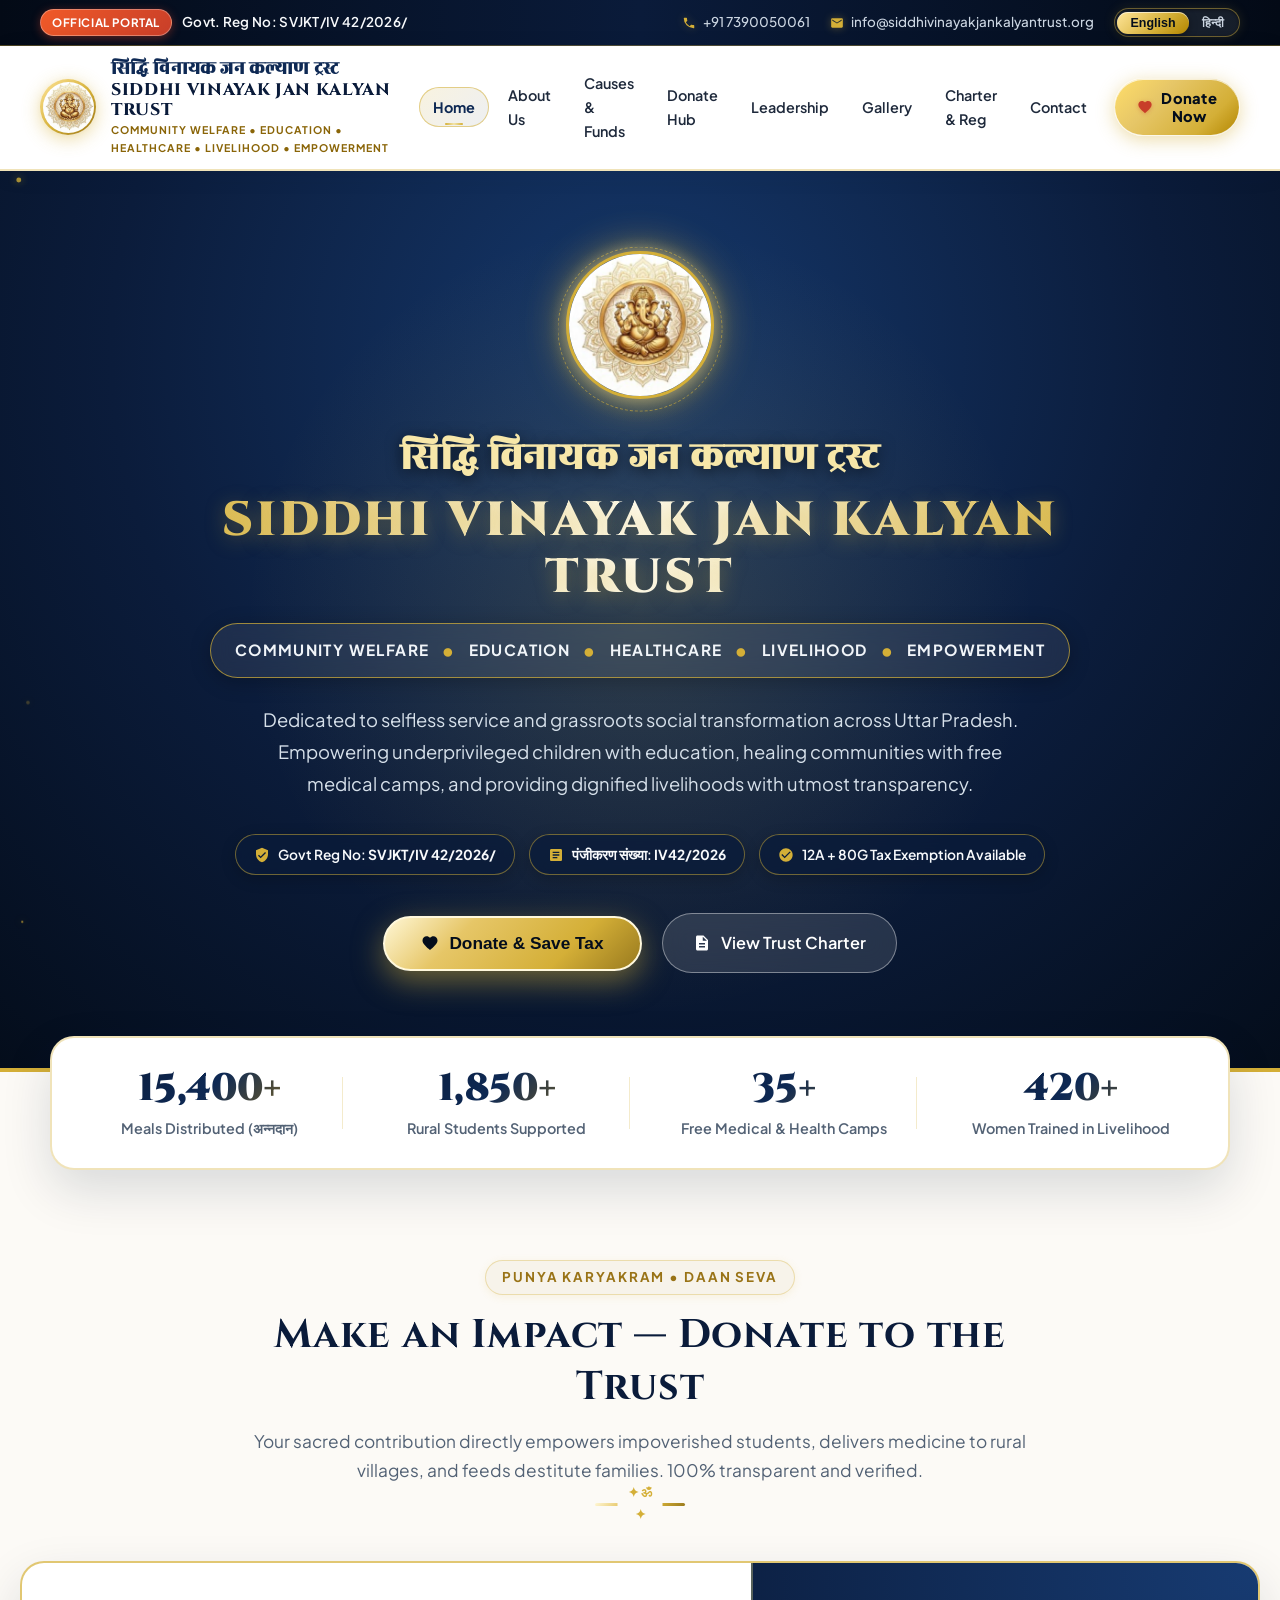
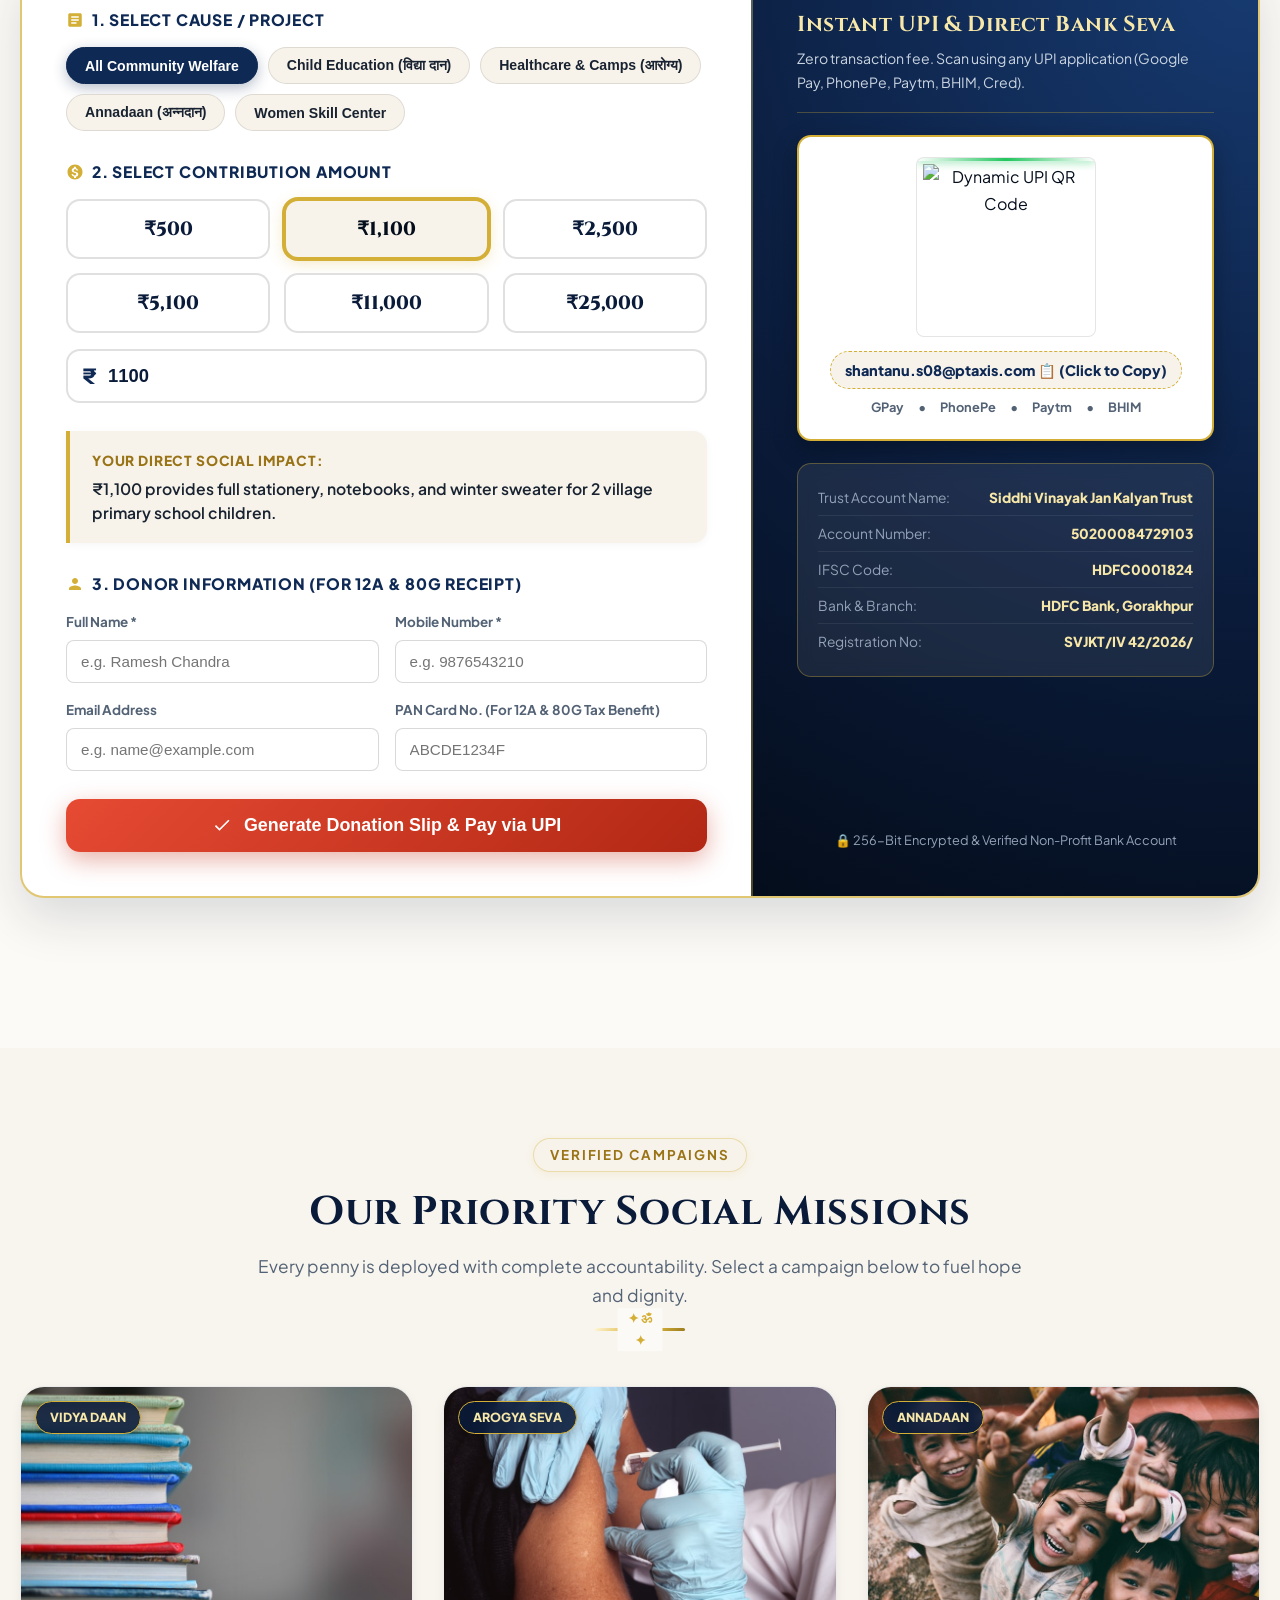
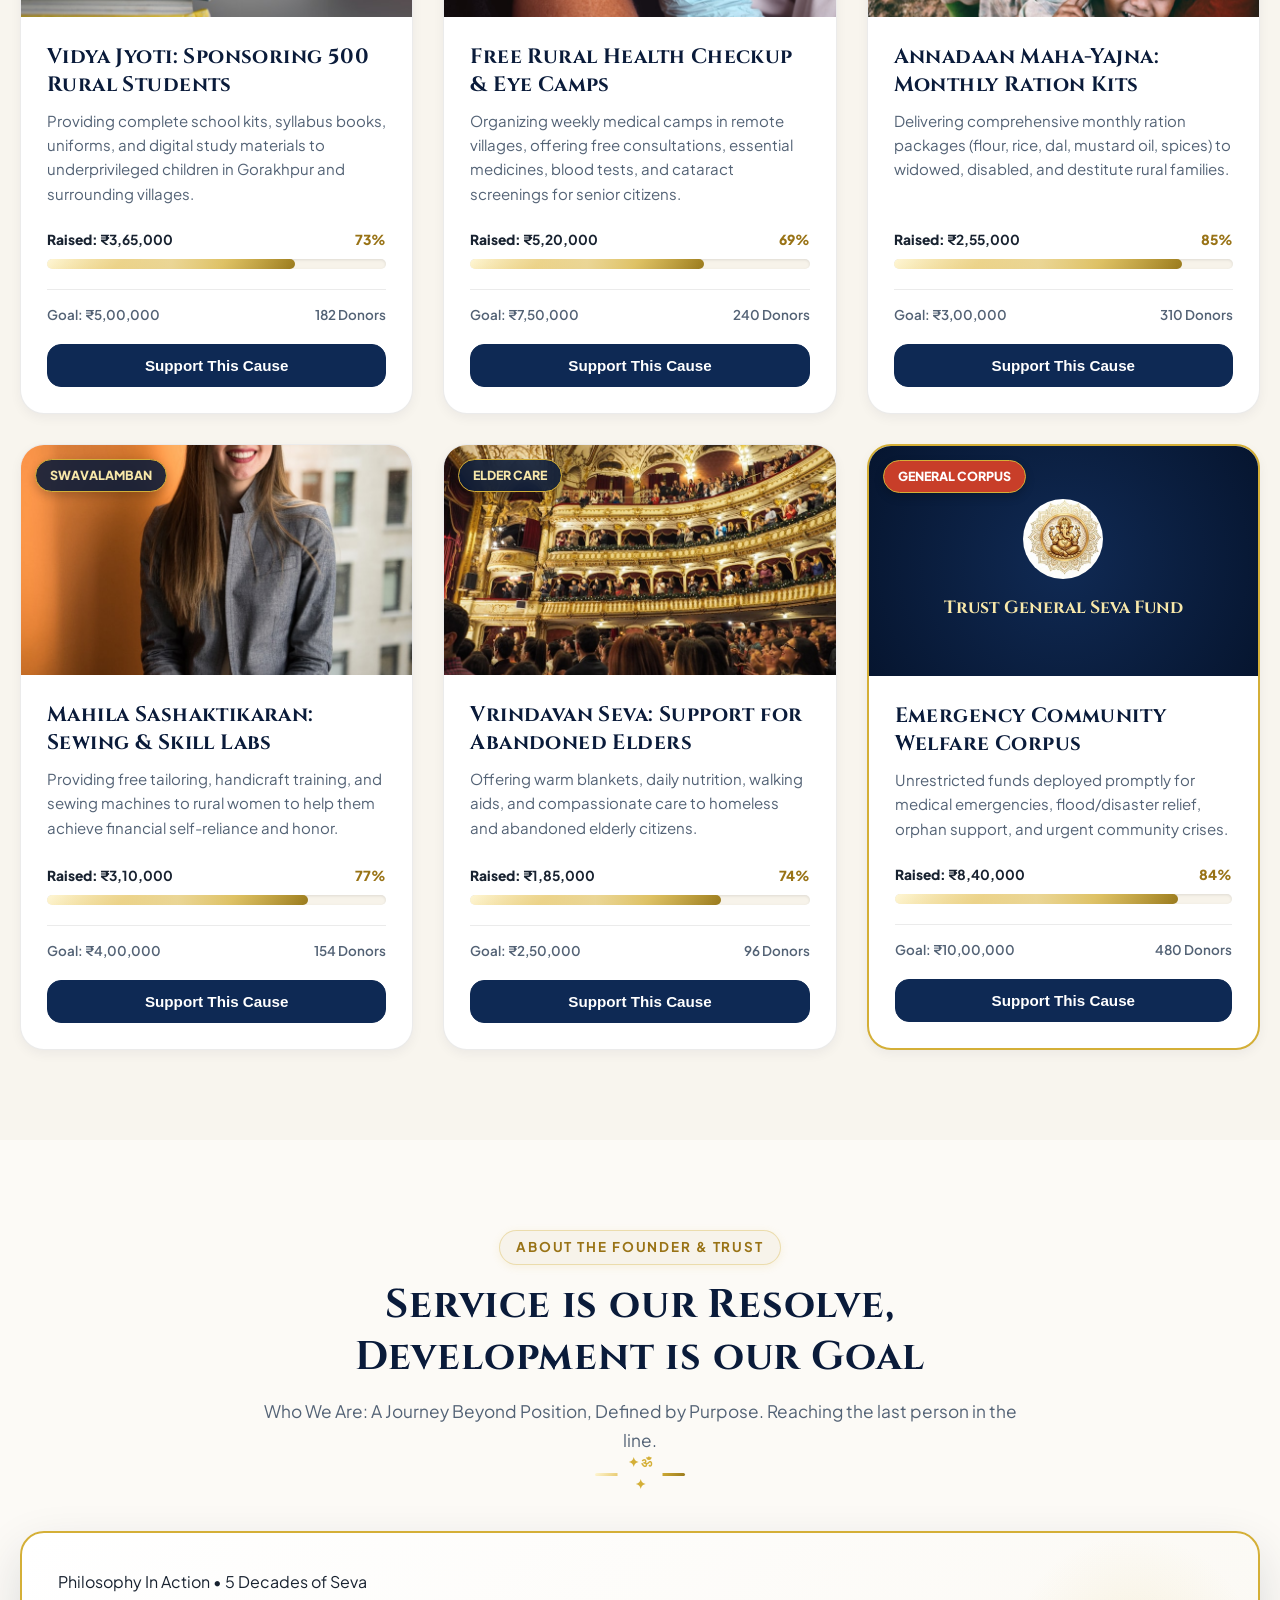
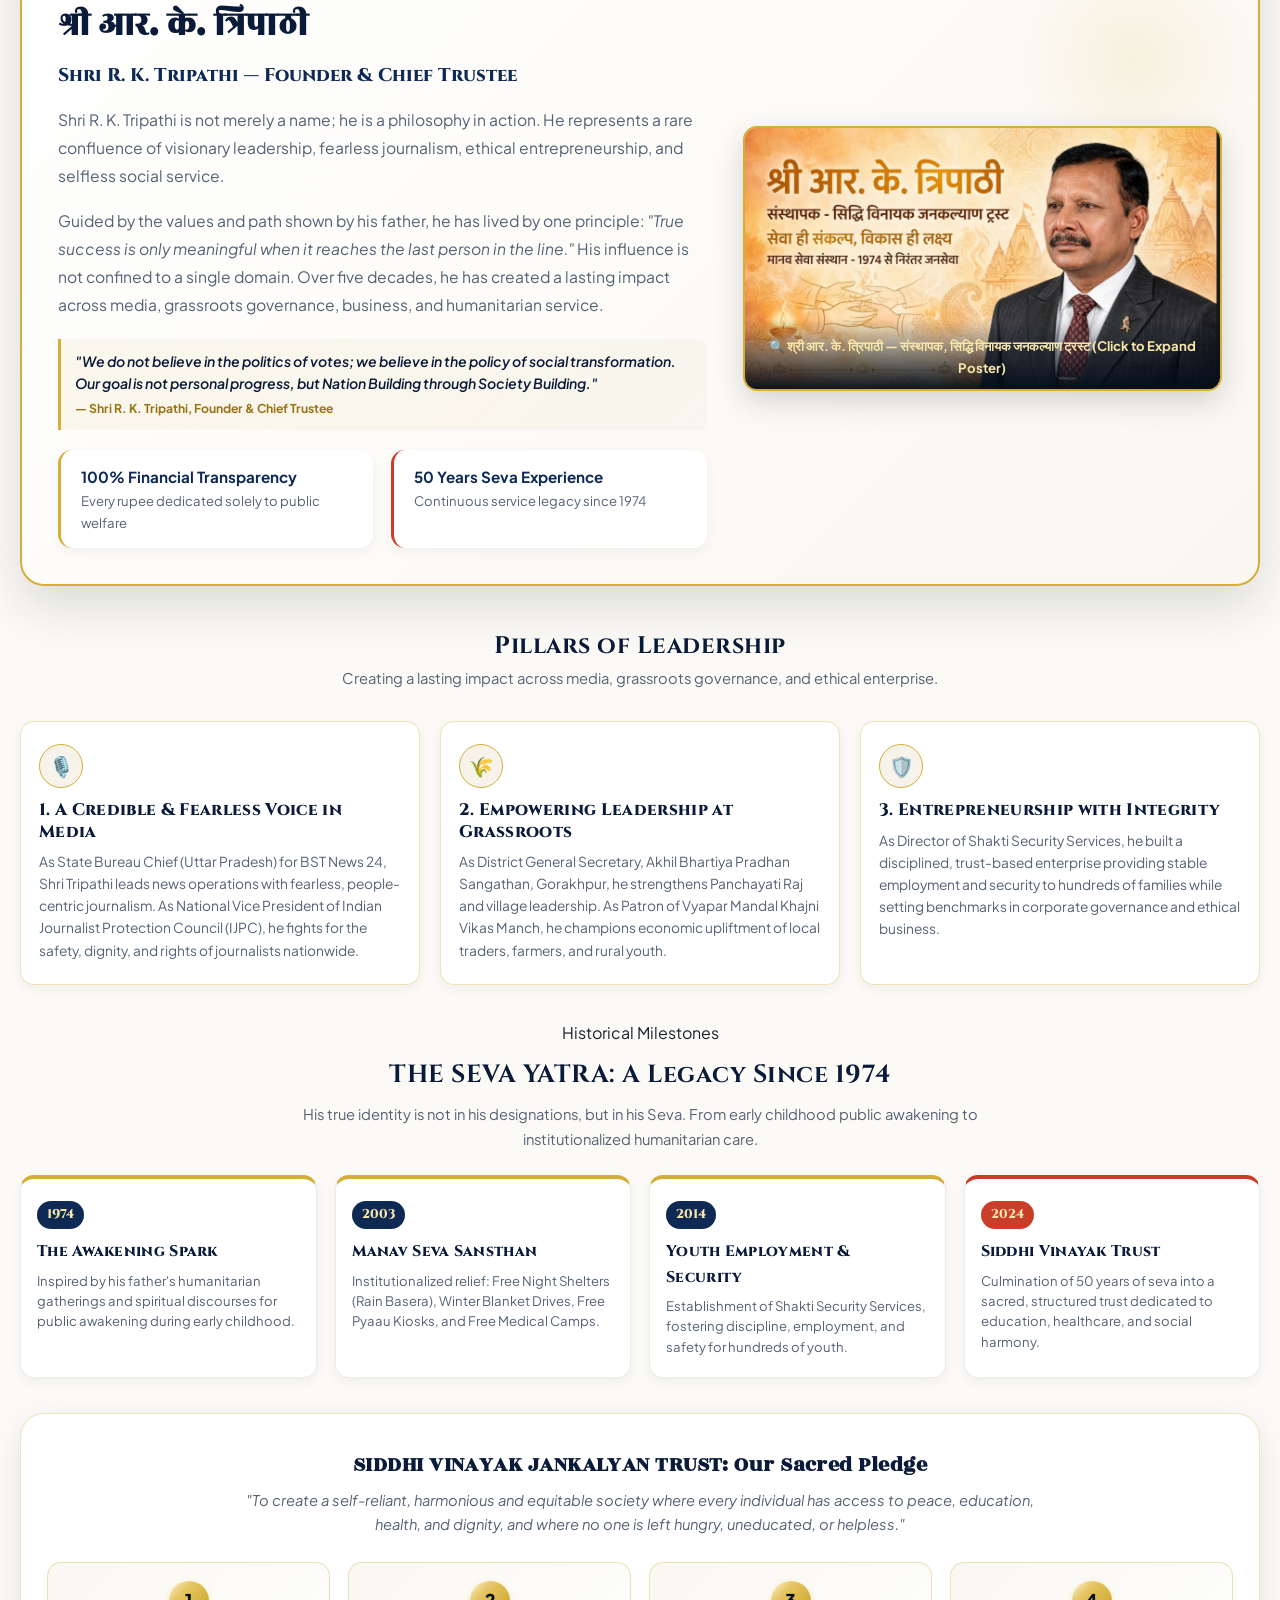
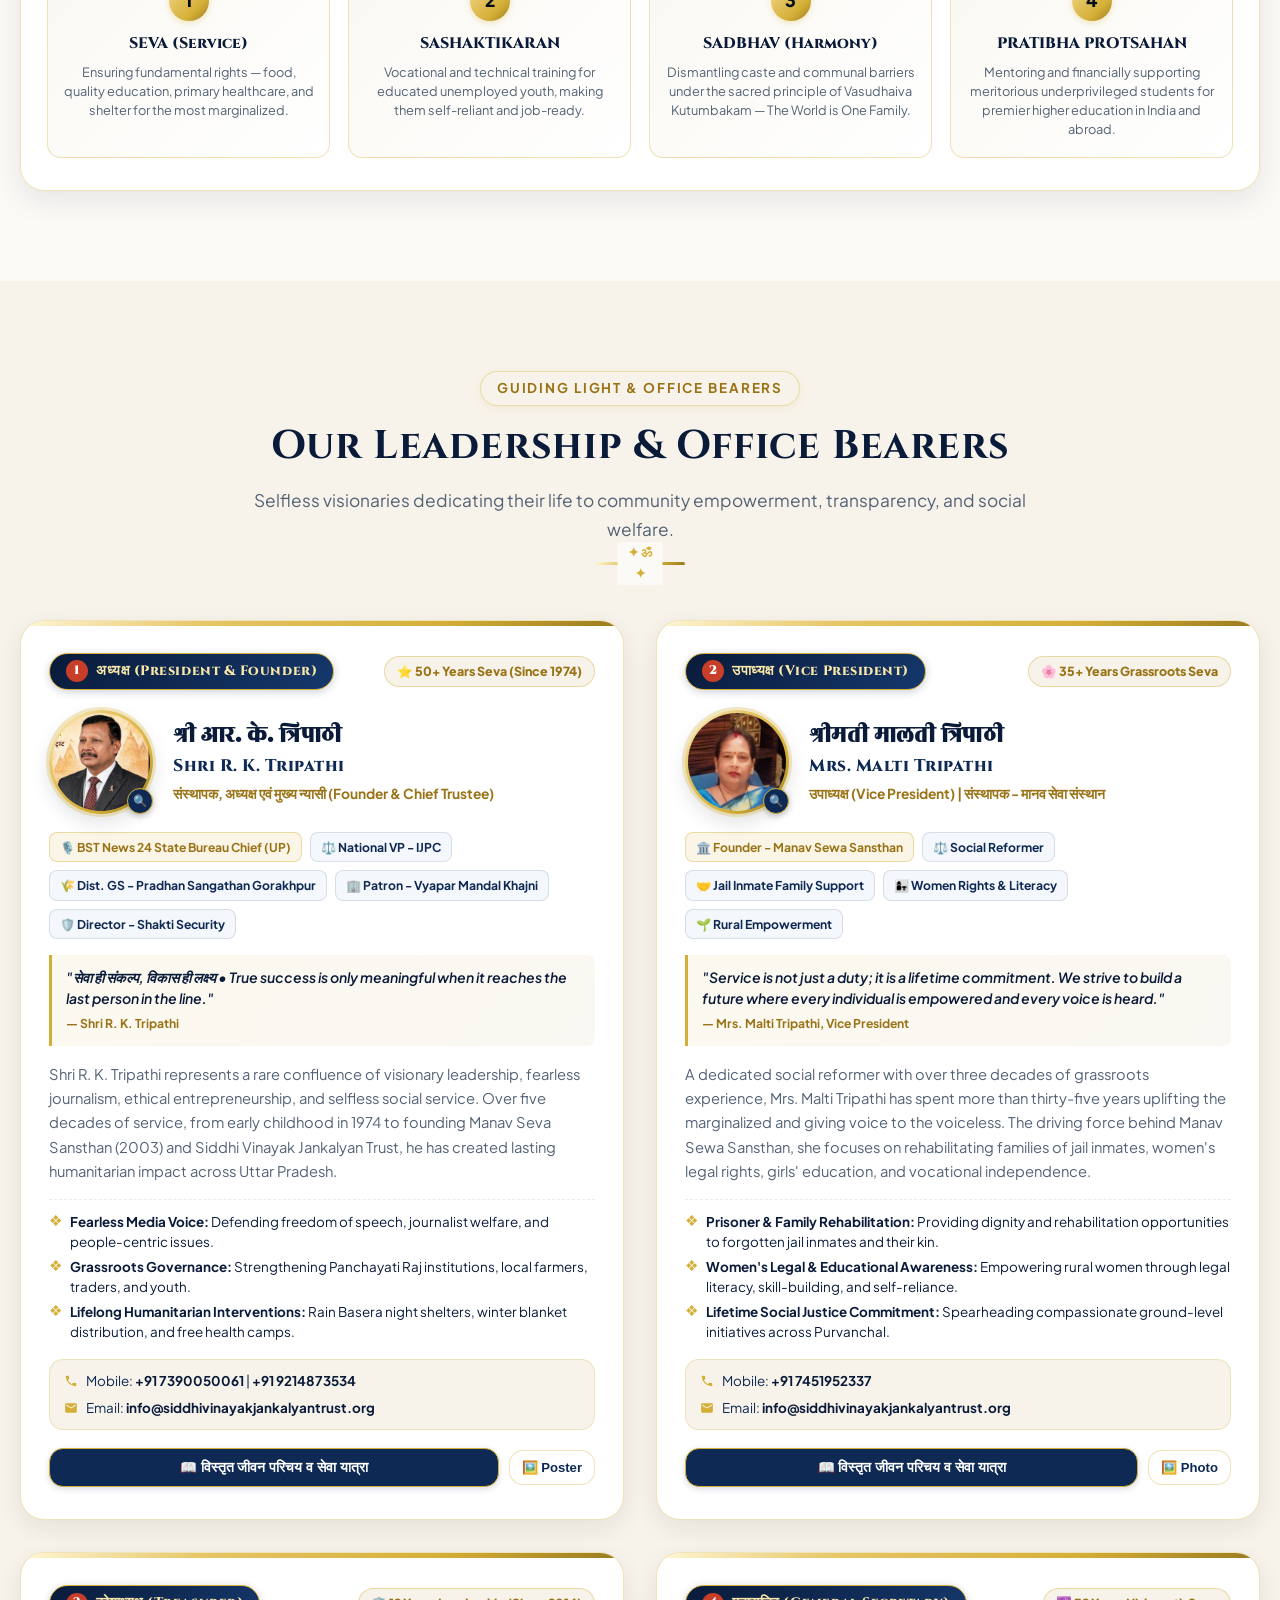
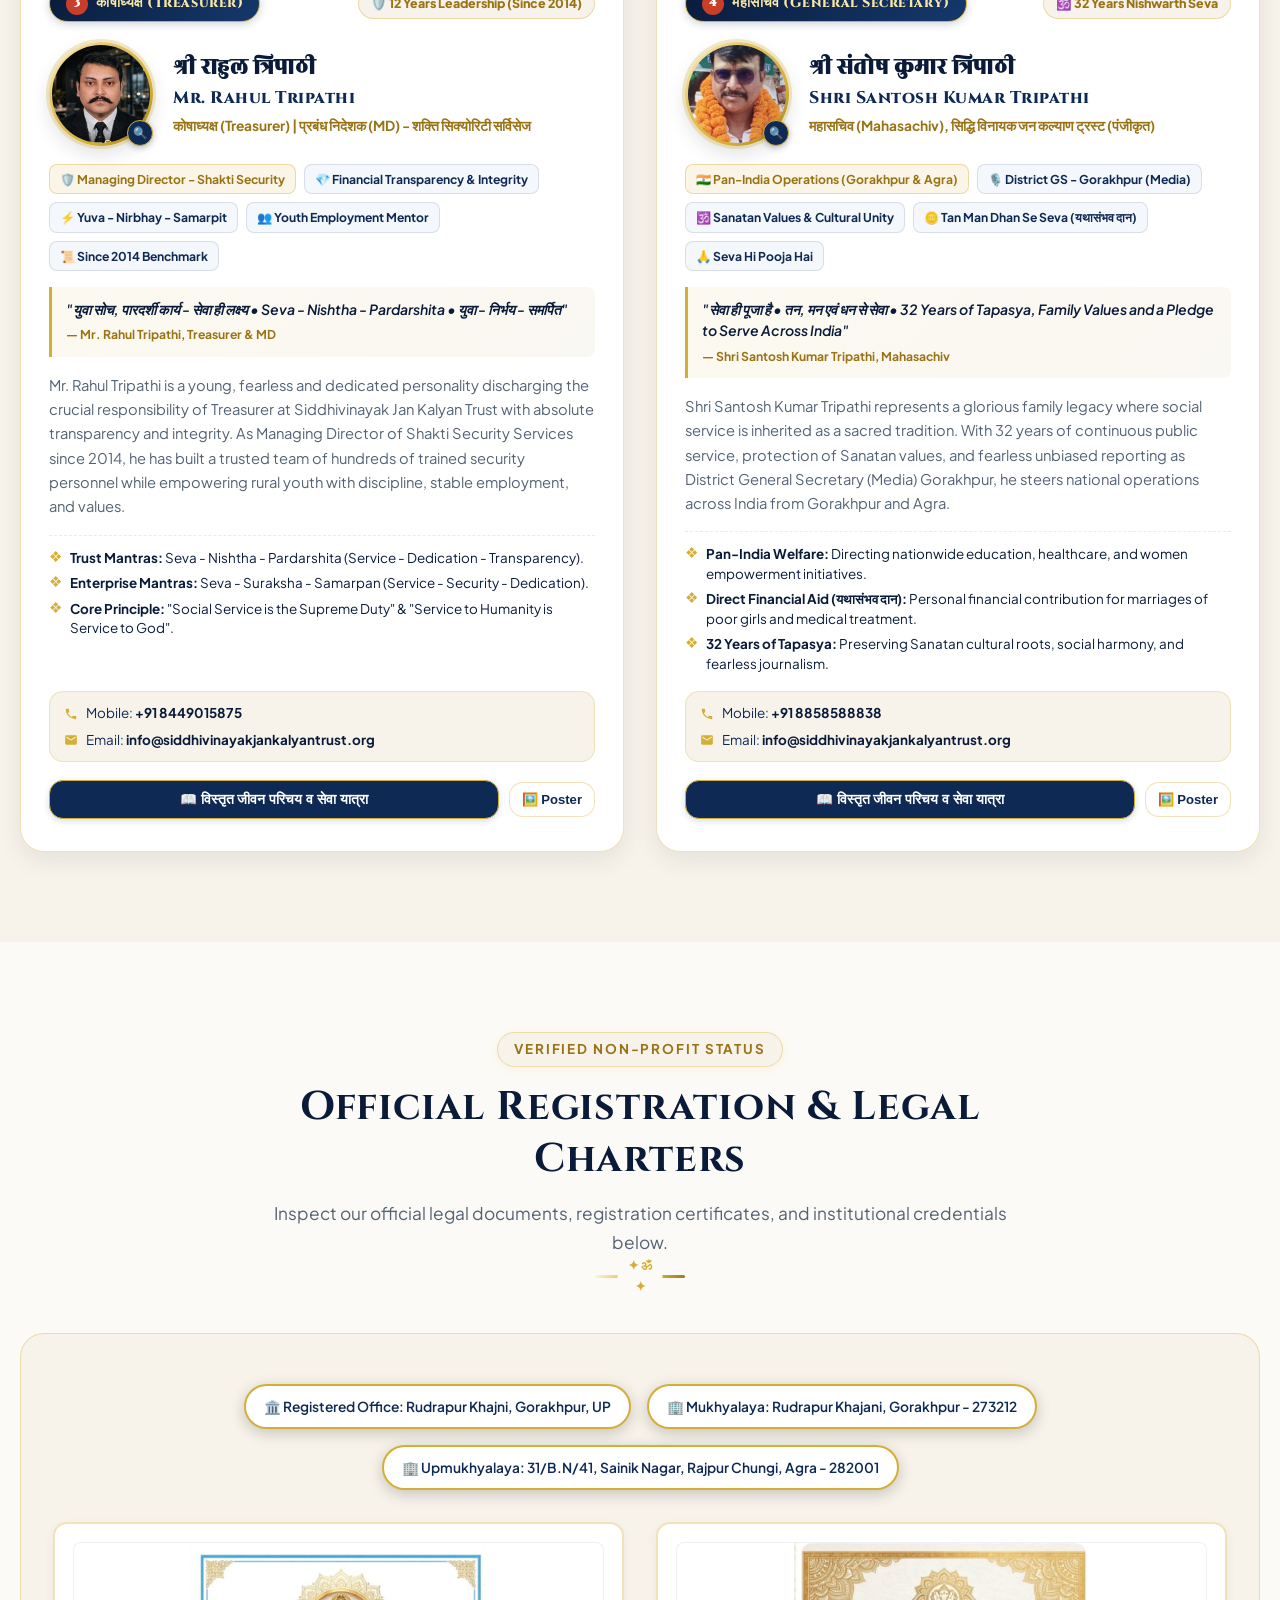
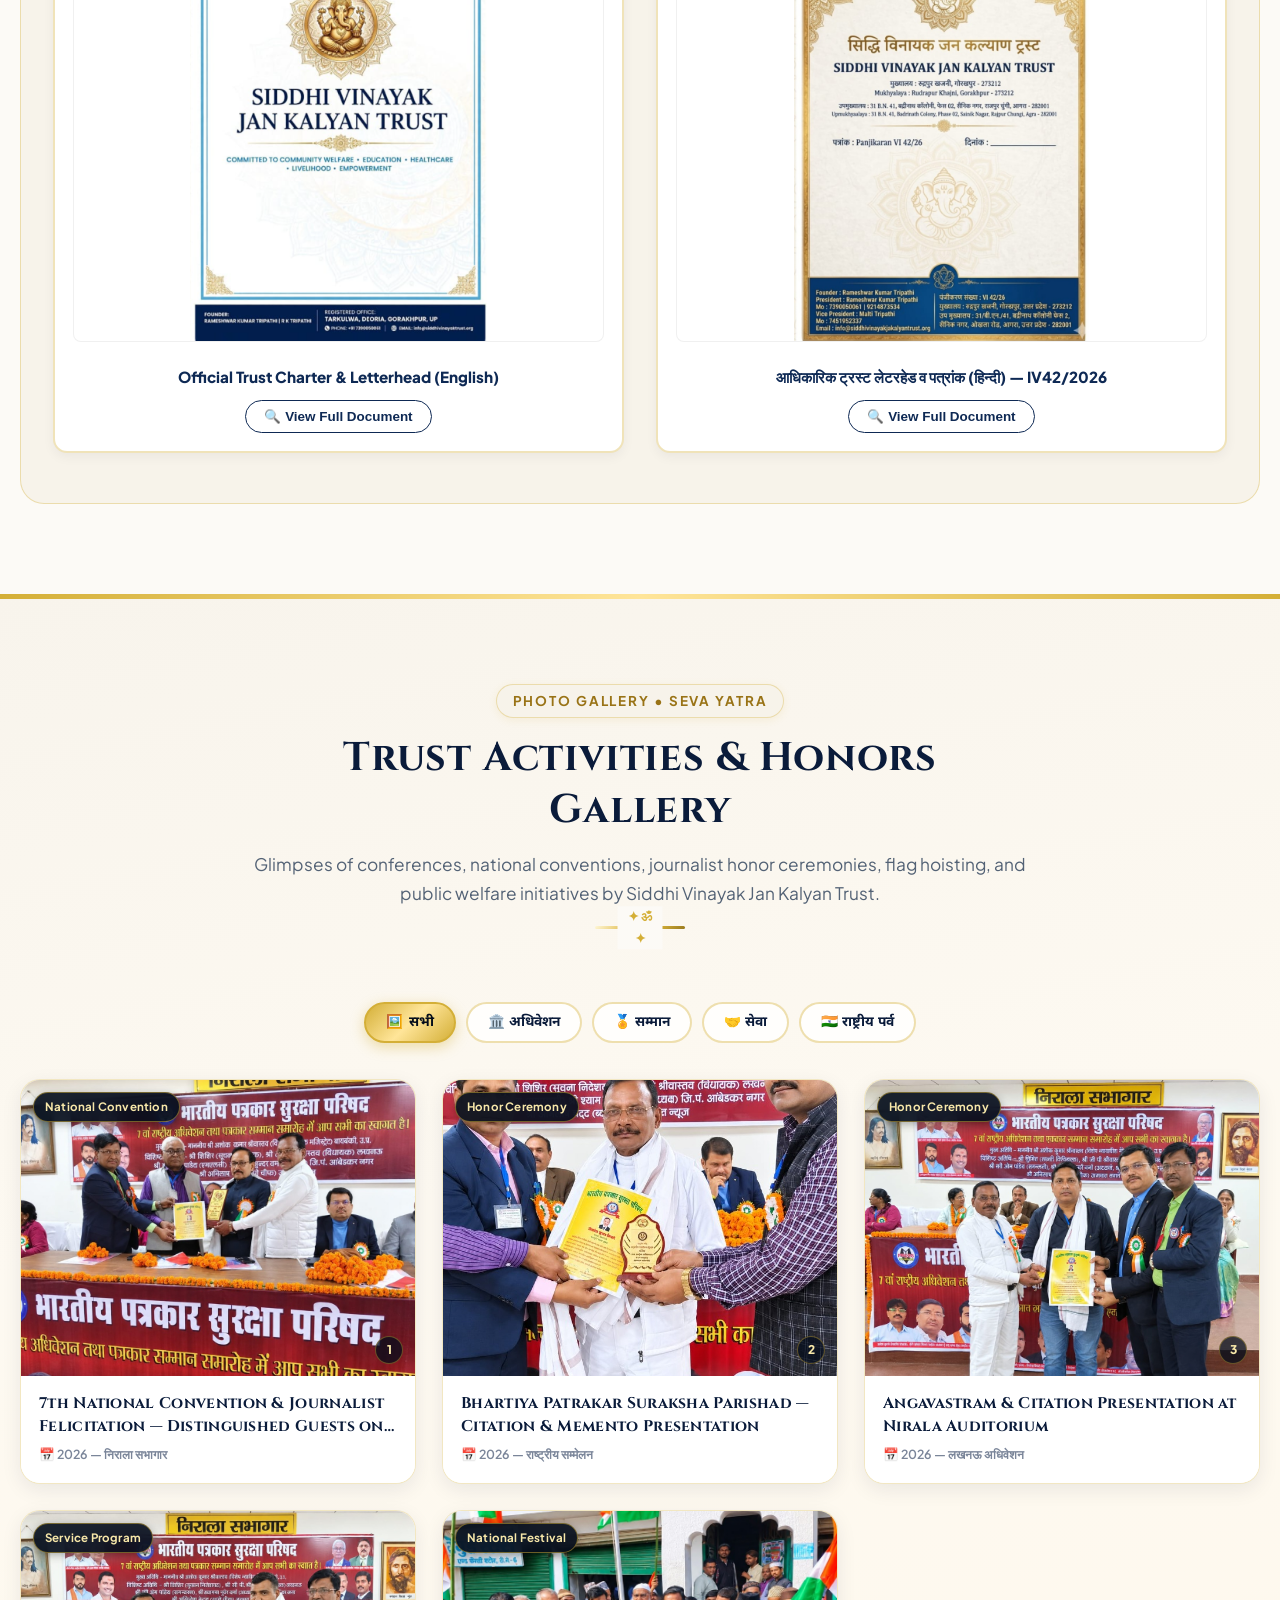
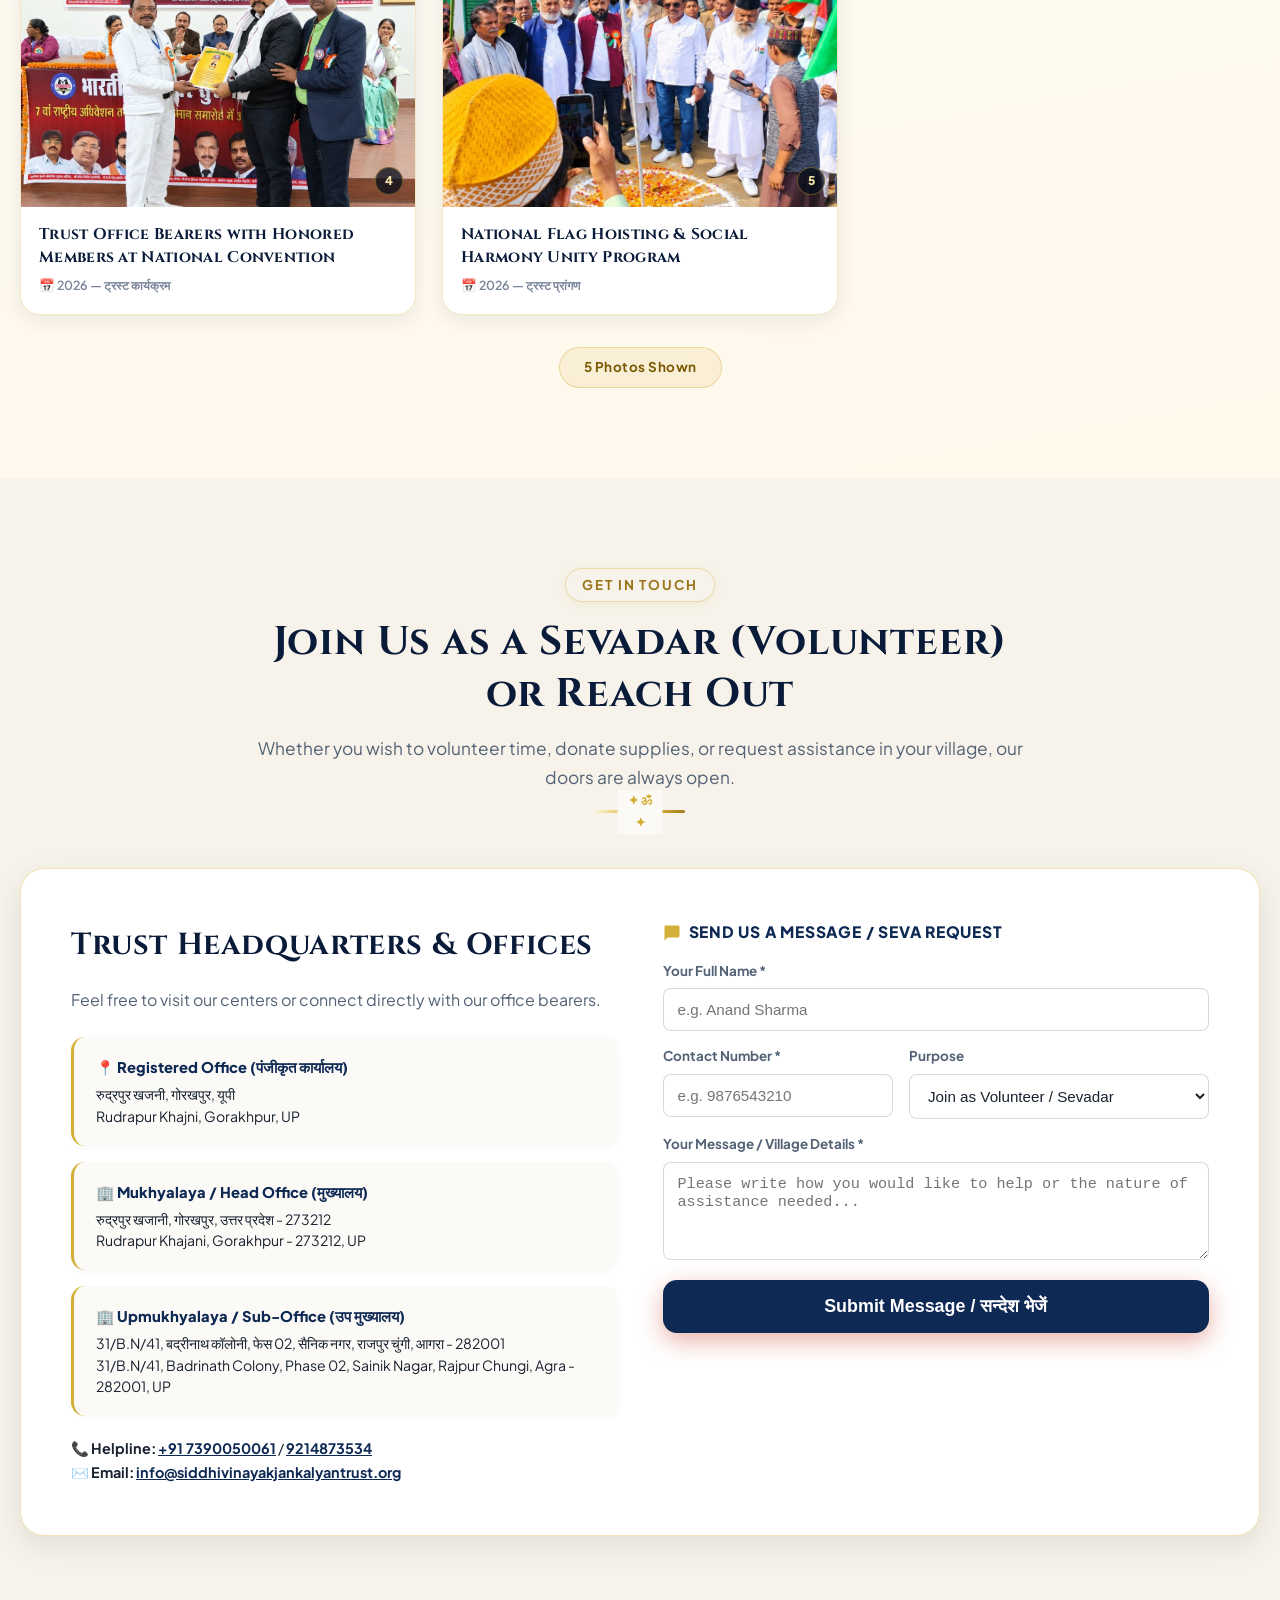
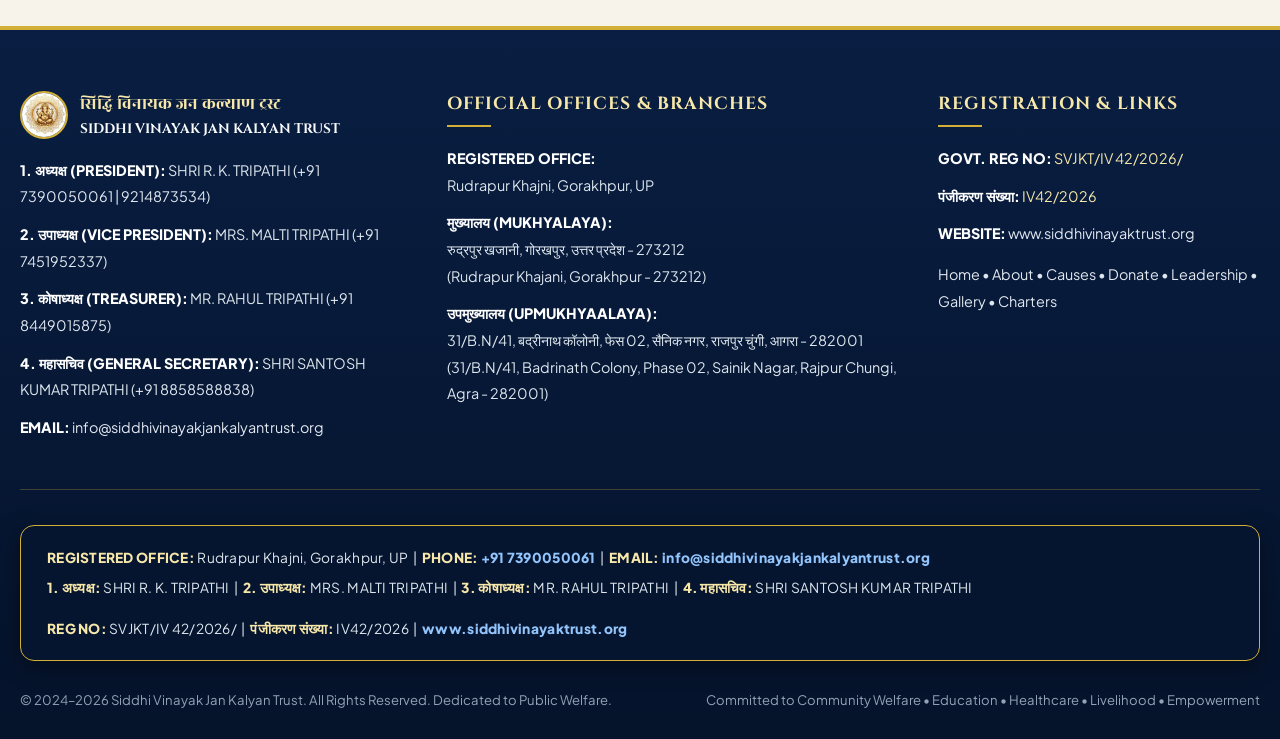
==== commit 20173c49: "Enhance gallery: lightbox modal, filter tabs by category, photo count, beautiful redesign, admin-edi" ====
--- a/siddhi-vinayak-trust-dist/index.html
+++ b/siddhi-vinayak-trust-dist/index.html
@@ -1153,75 +1153,107 @@
   </section>
 
   <!-- ================= PHOTO GALLERY (SEVA & SAMMAN) ================= -->
-  <section class="section" id="gallery">
+  <section class="section gallery-section-bg" id="gallery">
     <div class="section-container">
       <div class="section-header">
         <span class="section-subtitle-tag" data-i18n="gallery_badge">Photo Gallery • Seva Yatra</span>
-        <h2 class="section-title" data-i18n="gallery_title">Trust Activities & Honors Gallery</h2>
+        <h2 class="section-title" data-i18n="gallery_title">Trust Activities &amp; Honors Gallery</h2>
         <p class="section-desc" data-i18n="gallery_desc">Glimpses of conferences, national conventions, journalist honor ceremonies, flag hoisting, and public welfare initiatives by Siddhi Vinayak Jan Kalyan Trust.</p>
         <div class="gold-divider"></div>
       </div>
 
+      <!-- Gallery Filter Tabs -->
+      <div class="gallery-filter-bar" id="gallery-filter-bar" role="tablist" aria-label="Gallery Category Filter">
+        <button class="gallery-filter-btn active" data-filter="all" onclick="filterGallery('all')" role="tab">🖼️ <span data-i18n="gallery_filter_all">सभी</span></button>
+        <button class="gallery-filter-btn" data-filter="राष्ट्रीय अधिवेशन" onclick="filterGallery('राष्ट्रीय अधिवेशन')" role="tab">🏛️ अधिवेशन</button>
+        <button class="gallery-filter-btn" data-filter="सम्मान समारोह" onclick="filterGallery('सम्मान समारोह')" role="tab">🏅 सम्मान</button>
+        <button class="gallery-filter-btn" data-filter="सेवा कार्यक्रम" onclick="filterGallery('सेवा कार्यक्रम')" role="tab">🤝 सेवा</button>
+        <button class="gallery-filter-btn" data-filter="राष्ट्रीय पर्व" onclick="filterGallery('राष्ट्रीय पर्व')" role="tab">🇮🇳 राष्ट्रीय पर्व</button>
+      </div>
+
+      <!-- Gallery Grid — dynamically populated by app.js renderGallery() -->
       <div class="gallery-grid" id="gallery-grid">
-        <article class="gallery-card" data-gallery-id="gal-1">
-          <div class="gallery-img-wrap" onclick="openDocModal('assets/gallery_1.jpg')" title="7वां राष्ट्रीय अधिवेशन तथा पत्रकार सम्मान समारोह — मुख्य अतिथि मंच">
-            <img src="assets/gallery_1.jpg" alt="7वां राष्ट्रीय अधिवेशन तथा पत्रकार सम्मान समारोह — मुख्य अतिथि मंच" class="gallery-img" loading="lazy">
+        <!-- JS renders all cards from localStorage (admin-editable) -->
+        <!-- Static fallback shown before JS loads -->
+        <article class="gallery-card" data-gallery-id="gal-1" data-category="राष्ट्रीय अधिवेशन">
+          <div class="gallery-img-wrap" onclick="openGalleryLightbox(0)" title="7वां राष्ट्रीय अधिवेशन — मुख्य अतिथि मंच">
+            <img src="assets/gallery_1.jpg" alt="7वां राष्ट्रीय अधिवेशन — मुख्य अतिथि मंच" class="gallery-img" loading="lazy">
             <div class="gallery-overlay"><span class="gallery-zoom-badge">🔍 बड़ी तस्वीर देखें</span></div>
             <span class="gallery-chip">राष्ट्रीय अधिवेशन</span>
+            <span class="gallery-num-badge">1</span>
           </div>
           <div class="gallery-info">
-            <h4 class="gallery-card-title">7वां राष्ट्रीय अधिवेशन तथा पत्रकार सम्मान समारोह — मुख्य अतिथि मंच</h4>
-            <span class="gallery-date">📅 निराला सभागार</span>
+            <h4 class="gallery-card-title">7वां राष्ट्रीय अधिवेशन तथा पत्रकार सम्मान समारोह</h4>
+            <span class="gallery-date">📅 निराला सभागार, लखनऊ</span>
           </div>
         </article>
-
-        <article class="gallery-card" data-gallery-id="gal-2">
-          <div class="gallery-img-wrap" onclick="openDocModal('assets/gallery_2.jpg')" title="विशिष्ट सम्मान एवं प्रशस्ति पत्र अर्पण">
+        <article class="gallery-card" data-gallery-id="gal-2" data-category="सम्मान समारोह">
+          <div class="gallery-img-wrap" onclick="openGalleryLightbox(1)" title="विशिष्ट सम्मान एवं प्रशस्ति पत्र अर्पण">
             <img src="assets/gallery_2.jpg" alt="विशिष्ट सम्मान एवं प्रशस्ति पत्र अर्पण" class="gallery-img" loading="lazy">
             <div class="gallery-overlay"><span class="gallery-zoom-badge">🔍 बड़ी तस्वीर देखें</span></div>
             <span class="gallery-chip">सम्मान समारोह</span>
+            <span class="gallery-num-badge">2</span>
           </div>
           <div class="gallery-info">
-            <h4 class="gallery-card-title">विशिष्ट सम्मान एवं प्रशस्ति पत्र अर्पण — भारतीय पत्रकार सुरक्षा परिषद</h4>
-            <span class="gallery-date">📅 राष्ट्रीय सम्मेलन</span>
+            <h4 class="gallery-card-title">विशिष्ट सम्मान एवं प्रशस्ति पत्र अर्पण</h4>
+            <span class="gallery-date">📅 भारतीय पत्रकार सुरक्षा परिषद</span>
           </div>
         </article>
-
-        <article class="gallery-card" data-gallery-id="gal-3">
-          <div class="gallery-img-wrap" onclick="openDocModal('assets/gallery_3.jpg')" title="स्मृति चिह्न एवं अंगवस्त्र भेंट कार्यक्रम">
+        <article class="gallery-card" data-gallery-id="gal-3" data-category="सम्मान समारोह">
+          <div class="gallery-img-wrap" onclick="openGalleryLightbox(2)" title="स्मृति चिह्न एवं अंगवस्त्र भेंट कार्यक्रम">
             <img src="assets/gallery_3.jpg" alt="स्मृति चिह्न एवं अंगवस्त्र भेंट कार्यक्रम" class="gallery-img" loading="lazy">
             <div class="gallery-overlay"><span class="gallery-zoom-badge">🔍 बड़ी तस्वीर देखें</span></div>
-            <span class="gallery-chip">पत्रकार सम्मान</span>
+            <span class="gallery-chip">सम्मान समारोह</span>
+            <span class="gallery-num-badge">3</span>
           </div>
           <div class="gallery-info">
-            <h4 class="gallery-card-title">स्मृति चिह्न एवं अंगवस्त्र भेंट — समाजसेवियों एवं पत्रकारों का सम्मान</h4>
+            <h4 class="gallery-card-title">स्मृति चिह्न एवं अंगवस्त्र भेंट — पत्रकार सम्मान</h4>
             <span class="gallery-date">📅 लखनऊ अधिवेशन</span>
           </div>
         </article>
-
-        <article class="gallery-card" data-gallery-id="gal-4">
-          <div class="gallery-img-wrap" onclick="openDocModal('assets/gallery_4.jpg')" title="ध्वजारोहण एवं राष्ट्रभक्ति उत्सव">
+        <article class="gallery-card" data-gallery-id="gal-4" data-category="राष्ट्रीय पर्व">
+          <div class="gallery-img-wrap" onclick="openGalleryLightbox(3)" title="ध्वजारोहण एवं राष्ट्रभक्ति उत्सव">
             <img src="assets/gallery_4.jpg" alt="ध्वजारोहण एवं राष्ट्रभक्ति उत्सव" class="gallery-img" loading="lazy">
             <div class="gallery-overlay"><span class="gallery-zoom-badge">🔍 बड़ी तस्वीर देखें</span></div>
             <span class="gallery-chip">राष्ट्रीय पर्व</span>
+            <span class="gallery-num-badge">4</span>
           </div>
           <div class="gallery-info">
             <h4 class="gallery-card-title">ध्वजारोहण एवं राष्ट्रभक्ति उत्सव — भारत माता की जय</h4>
             <span class="gallery-date">📅 ट्रस्ट प्रांगण</span>
           </div>
         </article>
-
-        <article class="gallery-card" data-gallery-id="gal-5">
-          <div class="gallery-img-wrap" onclick="openDocModal('assets/gallery_5.jpg')" title="सामूहिक विचार-मंथन एवं समाज कल्याण बैठक">
+        <article class="gallery-card" data-gallery-id="gal-5" data-category="सेवा कार्यक्रम">
+          <div class="gallery-img-wrap" onclick="openGalleryLightbox(4)" title="सामूहिक विचार-मंथन एवं समाज कल्याण बैठक">
             <img src="assets/gallery_5.jpg" alt="सामूहिक विचार-मंथन एवं समाज कल्याण बैठक" class="gallery-img" loading="lazy">
             <div class="gallery-overlay"><span class="gallery-zoom-badge">🔍 बड़ी तस्वीर देखें</span></div>
-            <span class="gallery-chip">विचार गोष्ठी</span>
+            <span class="gallery-chip">सेवा कार्यक्रम</span>
+            <span class="gallery-num-badge">5</span>
           </div>
           <div class="gallery-info">
             <h4 class="gallery-card-title">सामूहिक विचार-मंथन एवं समाज कल्याण बैठक</h4>
             <span class="gallery-date">📅 ट्रस्ट सभा कक्ष</span>
           </div>
         </article>
+      </div>
+
+      <!-- Gallery photo count -->
+      <div class="gallery-footer-info">
+        <span id="gallery-count-label" class="gallery-count-label">5 तस्वीरें</span>
+      </div>
+    </div>
+
+    <!-- ===== GALLERY LIGHTBOX MODAL ===== -->
+    <div class="gallery-lightbox" id="gallery-lightbox" role="dialog" aria-modal="true" aria-label="Photo Lightbox" onclick="closeGalleryLightbox(event)">
+      <button class="lightbox-close-btn" onclick="closeGalleryLightbox()" aria-label="Close">&times;</button>
+      <button class="lightbox-nav-btn lightbox-prev" onclick="galleryLightboxNav(-1)" aria-label="Previous photo">&#8249;</button>
+      <button class="lightbox-nav-btn lightbox-next" onclick="galleryLightboxNav(1)" aria-label="Next photo">&#8250;</button>
+      <div class="lightbox-inner" onclick="event.stopPropagation()">
+        <img src="" alt="" id="lightbox-img" class="lightbox-img">
+        <div class="lightbox-caption">
+          <span id="lightbox-title" class="lightbox-title"></span>
+          <span id="lightbox-counter" class="lightbox-counter"></span>
+        </div>
       </div>
     </div>
   </section>
--- a/siddhi-vinayak-trust-dist/styles.css
+++ b/siddhi-vinayak-trust-dist/styles.css
@@ -2341,29 +2341,107 @@
 /* ==========================================================================
    PHOTO GALLERY SECTION (SERVICE & AWARDS)
    ========================================================================== */
+
+/* Gallery section background */
+.gallery-section-bg {
+  background: linear-gradient(170deg, #f8f4ec 0%, #fdf9f1 40%, #fff9ec 100%);
+  position: relative;
+}
+.gallery-section-bg::before {
+  content: '';
+  position: absolute;
+  top: 0; left: 0; right: 0;
+  height: 5px;
+  background: linear-gradient(90deg, var(--gold-primary), #FFE599, var(--gold-primary));
+}
+
+/* Filter Bar */
+.gallery-filter-bar {
+  display: flex;
+  flex-wrap: wrap;
+  gap: 10px;
+  justify-content: center;
+  margin: 0 0 36px 0;
+  padding: 18px 0 0;
+}
+
+.gallery-filter-btn {
+  display: inline-flex;
+  align-items: center;
+  gap: 6px;
+  padding: 9px 20px;
+  border-radius: 50px;
+  border: 2px solid rgba(212, 175, 55, 0.4);
+  background: rgba(255,255,255,0.8);
+  color: var(--navy-dark);
+  font-size: 0.86rem;
+  font-weight: 700;
+  cursor: pointer;
+  transition: all 0.25s ease;
+  backdrop-filter: blur(6px);
+  -webkit-backdrop-filter: blur(6px);
+  font-family: 'Noto Sans Devanagari', 'Plus Jakarta Sans', sans-serif;
+}
+.gallery-filter-btn:hover {
+  background: rgba(212, 175, 55, 0.12);
+  border-color: var(--gold-primary);
+  color: #7a5900;
+  transform: translateY(-1px);
+}
+.gallery-filter-btn.active {
+  background: linear-gradient(135deg, #D4AF37, #FFE599, #D4AF37);
+  color: #040D1B;
+  border-color: var(--gold-primary);
+  box-shadow: 0 4px 14px rgba(212, 175, 55, 0.4);
+}
+
+/* Gallery Grid */
 .gallery-grid {
   display: grid;
   grid-template-columns: repeat(3, 1fr);
-  gap: 28px;
-  margin-top: 35px;
-}
-
+  gap: 26px;
+  margin-top: 10px;
+}
+
+/* Gallery Cards */
 .gallery-card {
   background: #FFFFFF;
-  border-radius: var(--radius-lg);
+  border-radius: 20px;
   overflow: hidden;
-  border: 1.5px solid rgba(212, 175, 55, 0.35);
-  box-shadow: 0 8px 24px rgba(10, 27, 58, 0.08);
-  transition: all 0.35s cubic-bezier(0.16, 1, 0.3, 1);
+  border: 1.5px solid rgba(212, 175, 55, 0.3);
+  box-shadow: 0 6px 20px rgba(10, 27, 58, 0.08);
+  transition: all 0.38s cubic-bezier(0.16, 1, 0.3, 1);
   display: flex;
   flex-direction: column;
   position: relative;
-}
-
+  cursor: pointer;
+}
 .gallery-card:hover {
-  transform: translateY(-6px);
-  box-shadow: 0 16px 36px rgba(10, 27, 58, 0.16), 0 0 0 2px rgba(212, 175, 55, 0.6);
+  transform: translateY(-8px) scale(1.01);
+  box-shadow: 0 20px 44px rgba(10, 27, 58, 0.16), 0 0 0 2.5px var(--gold-primary);
   border-color: var(--gold-primary);
+}
+.gallery-card.gallery-hidden {
+  display: none;
+}
+
+/* Number badge */
+.gallery-num-badge {
+  position: absolute;
+  bottom: 12px;
+  right: 12px;
+  width: 28px;
+  height: 28px;
+  background: rgba(4, 13, 27, 0.75);
+  color: var(--gold-light);
+  font-size: 0.75rem;
+  font-weight: 800;
+  border-radius: 50%;
+  display: flex;
+  align-items: center;
+  justify-content: center;
+  border: 1px solid rgba(212, 175, 55, 0.4);
+  z-index: 3;
 }
 
 .gallery-img-wrap {
@@ -2379,25 +2457,24 @@
   width: 100%;
   height: 100%;
   object-fit: cover;
-  transition: transform 0.5s cubic-bezier(0.16, 1, 0.3, 1);
+  transition: transform 0.55s cubic-bezier(0.16, 1, 0.3, 1);
   display: block;
 }
-
 .gallery-card:hover .gallery-img {
-  transform: scale(1.08);
+  transform: scale(1.1);
 }
 
 .gallery-overlay {
   position: absolute;
   inset: 0;
-  background: linear-gradient(180deg, rgba(4, 13, 27, 0.1) 0%, rgba(4, 13, 27, 0.75) 100%);
-  display: flex;
-  align-items: center;
+  background: linear-gradient(180deg, rgba(4,13,27,0.0) 30%, rgba(4,13,27,0.78) 100%);
+  display: flex;
+  align-items: flex-end;
   justify-content: center;
+  padding-bottom: 24px;
   opacity: 0;
   transition: opacity 0.3s ease;
 }
-
 .gallery-card:hover .gallery-overlay {
   opacity: 1;
 }
@@ -2406,51 +2483,52 @@
   background: linear-gradient(135deg, #FFE599, #D4AF37 60%, #997316);
   color: #040D1B;
   font-weight: 800;
-  font-size: 0.86rem;
-  padding: 8px 18px;
-  border-radius: var(--radius-full);
-  box-shadow: 0 4px 16px rgba(0, 0, 0, 0.4);
-  transform: translateY(12px);
+  font-size: 0.84rem;
+  padding: 7px 18px;
+  border-radius: 50px;
+  box-shadow: 0 4px 16px rgba(0,0,0,0.4);
+  transform: translateY(10px);
   transition: transform 0.3s ease;
   letter-spacing: 0.3px;
-}
-
+  white-space: nowrap;
+}
 .gallery-card:hover .gallery-zoom-badge {
   transform: translateY(0);
 }
 
 .gallery-chip {
   position: absolute;
-  top: 14px;
-  left: 14px;
-  background: rgba(4, 13, 27, 0.88);
+  top: 12px;
+  left: 12px;
+  background: rgba(4, 13, 27, 0.9);
   color: var(--gold-light);
-  font-size: 0.75rem;
+  font-size: 0.72rem;
   font-weight: 700;
-  padding: 4px 12px;
-  border-radius: var(--radius-full);
+  padding: 4px 11px;
+  border-radius: 50px;
   border: 1px solid rgba(212, 175, 55, 0.5);
   backdrop-filter: blur(8px);
   -webkit-backdrop-filter: blur(8px);
   z-index: 2;
-  box-shadow: 0 2px 8px rgba(0, 0, 0, 0.3);
+  box-shadow: 0 2px 8px rgba(0,0,0,0.3);
+  letter-spacing: 0.2px;
 }
 
 .gallery-info {
-  padding: 18px 20px 20px;
+  padding: 16px 18px 18px;
   display: flex;
   flex-direction: column;
   flex-grow: 1;
-  justify-content: space-between;
+  gap: 6px;
   background: #FFFFFF;
 }
 
 .gallery-card-title {
-  font-size: 1.02rem;
+  font-size: 0.97rem;
   font-weight: 700;
   color: var(--navy-dark);
-  line-height: 1.45;
-  margin-bottom: 8px;
+  line-height: 1.5;
+  margin: 0;
   display: -webkit-box;
   -webkit-line-clamp: 2;
   -webkit-box-orient: vertical;
@@ -2458,10 +2536,147 @@
 }
 
 .gallery-date {
-  font-size: 0.8rem;
-  color: var(--text-muted);
+  font-size: 0.78rem;
+  color: #7a8599;
   font-weight: 600;
-}
+  margin-top: auto;
+}
+
+/* Footer info row */
+.gallery-footer-info {
+  text-align: center;
+  margin-top: 32px;
+}
+.gallery-count-label {
+  display: inline-block;
+  padding: 8px 24px;
+  background: rgba(212, 175, 55, 0.12);
+  border: 1.5px solid rgba(212, 175, 55, 0.4);
+  border-radius: 50px;
+  font-size: 0.84rem;
+  font-weight: 700;
+  color: #7a5900;
+  letter-spacing: 0.5px;
+}
+
+/* ======== GALLERY LIGHTBOX ======== */
+.gallery-lightbox {
+  position: fixed;
+  inset: 0;
+  background: rgba(2, 7, 18, 0.95);
+  z-index: 10000;
+  display: none;
+  align-items: center;
+  justify-content: center;
+  backdrop-filter: blur(6px);
+  -webkit-backdrop-filter: blur(6px);
+  animation: lbFadeIn 0.25s ease;
+}
+.gallery-lightbox.open {
+  display: flex;
+}
+@keyframes lbFadeIn {
+  from { opacity: 0; }
+  to   { opacity: 1; }
+}
+
+.lightbox-inner {
+  position: relative;
+  max-width: min(90vw, 1100px);
+  max-height: 90vh;
+  display: flex;
+  flex-direction: column;
+  align-items: center;
+  gap: 14px;
+  animation: lbSlideUp 0.28s cubic-bezier(0.16,1,0.3,1);
+}
+@keyframes lbSlideUp {
+  from { transform: translateY(24px); opacity: 0; }
+  to   { transform: translateY(0);    opacity: 1; }
+}
+
+.lightbox-img {
+  max-width: 100%;
+  max-height: 78vh;
+  object-fit: contain;
+  border-radius: 14px;
+  box-shadow: 0 20px 60px rgba(0,0,0,0.6), 0 0 0 2px rgba(212,175,55,0.3);
+  display: block;
+}
+
+.lightbox-caption {
+  display: flex;
+  justify-content: space-between;
+  align-items: center;
+  width: 100%;
+  gap: 16px;
+  padding: 0 4px;
+}
+.lightbox-title {
+  font-size: 0.95rem;
+  font-weight: 600;
+  color: #e8e8e8;
+  flex: 1;
+  font-family: 'Noto Sans Devanagari', 'Plus Jakarta Sans', sans-serif;
+}
+.lightbox-counter {
+  font-size: 0.82rem;
+  color: rgba(212,175,55,0.9);
+  font-weight: 700;
+  white-space: nowrap;
+}
+
+.lightbox-close-btn {
+  position: fixed;
+  top: 20px;
+  right: 24px;
+  width: 44px;
+  height: 44px;
+  background: rgba(255,255,255,0.1);
+  color: #fff;
+  border: 2px solid rgba(255,255,255,0.3);
+  border-radius: 50%;
+  font-size: 1.5rem;
+  line-height: 1;
+  cursor: pointer;
+  display: flex;
+  align-items: center;
+  justify-content: center;
+  transition: all 0.2s;
+  z-index: 10001;
+  backdrop-filter: blur(6px);
+}
+.lightbox-close-btn:hover {
+  background: rgba(212,175,55,0.3);
+  border-color: var(--gold-primary);
+}
+
+.lightbox-nav-btn {
+  position: fixed;
+  top: 50%;
+  transform: translateY(-50%);
+  width: 52px;
+  height: 52px;
+  background: rgba(255,255,255,0.1);
+  color: #fff;
+  border: 2px solid rgba(255,255,255,0.25);
+  border-radius: 50%;
+  font-size: 2rem;
+  line-height: 1;
+  cursor: pointer;
+  display: flex;
+  align-items: center;
+  justify-content: center;
+  transition: all 0.2s;
+  z-index: 10001;
+  backdrop-filter: blur(6px);
+}
+.lightbox-nav-btn:hover {
+  background: rgba(212,175,55,0.3);
+  border-color: var(--gold-primary);
+}
+.lightbox-prev { left: 20px; }
+.lightbox-next { right: 20px; }
 
 /* ==========================================================================
    VOLUNTEER & INQUIRY FORM
@@ -4091,7 +4306,14 @@
 @media (max-width: 992px) {
   .gallery-grid {
     grid-template-columns: repeat(2, 1fr);
-    gap: 22px;
+    gap: 20px;
+  }
+  .gallery-filter-bar {
+    gap: 8px;
+  }
+  .gallery-filter-btn {
+    font-size: 0.8rem;
+    padding: 7px 14px;
   }
   .leadership-grid {
     grid-template-columns: 1fr;
@@ -4119,8 +4341,22 @@
 @media (max-width: 600px) {
   .gallery-grid {
     grid-template-columns: 1fr;
-    gap: 18px;
-  }
+    gap: 16px;
+  }
+  .gallery-filter-bar {
+    gap: 6px;
+  }
+  .gallery-filter-btn {
+    font-size: 0.75rem;
+    padding: 6px 12px;
+  }
+  .lightbox-nav-btn {
+    width: 40px;
+    height: 40px;
+    font-size: 1.5rem;
+  }
+  .lightbox-prev { left: 8px; }
+  .lightbox-next { right: 8px; }
   .seva-yatra-grid {
     grid-template-columns: 1fr;
   }
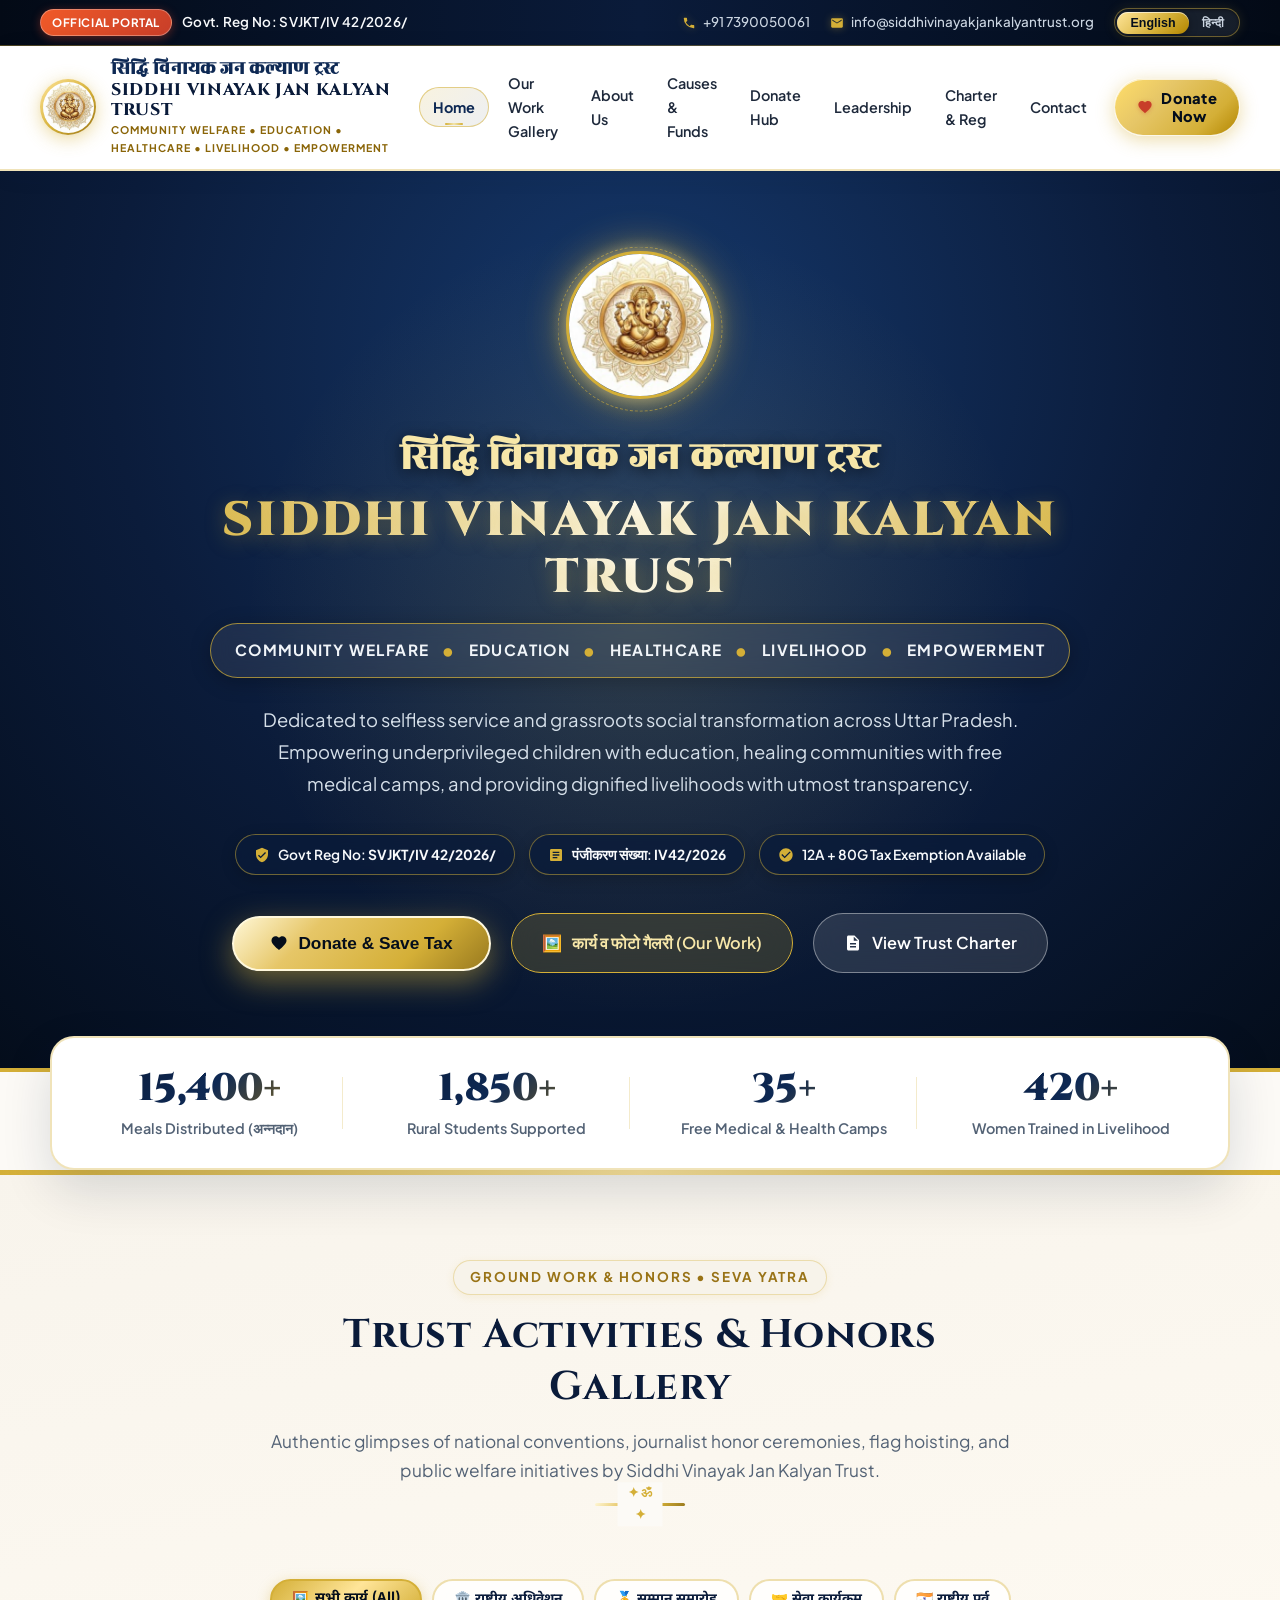
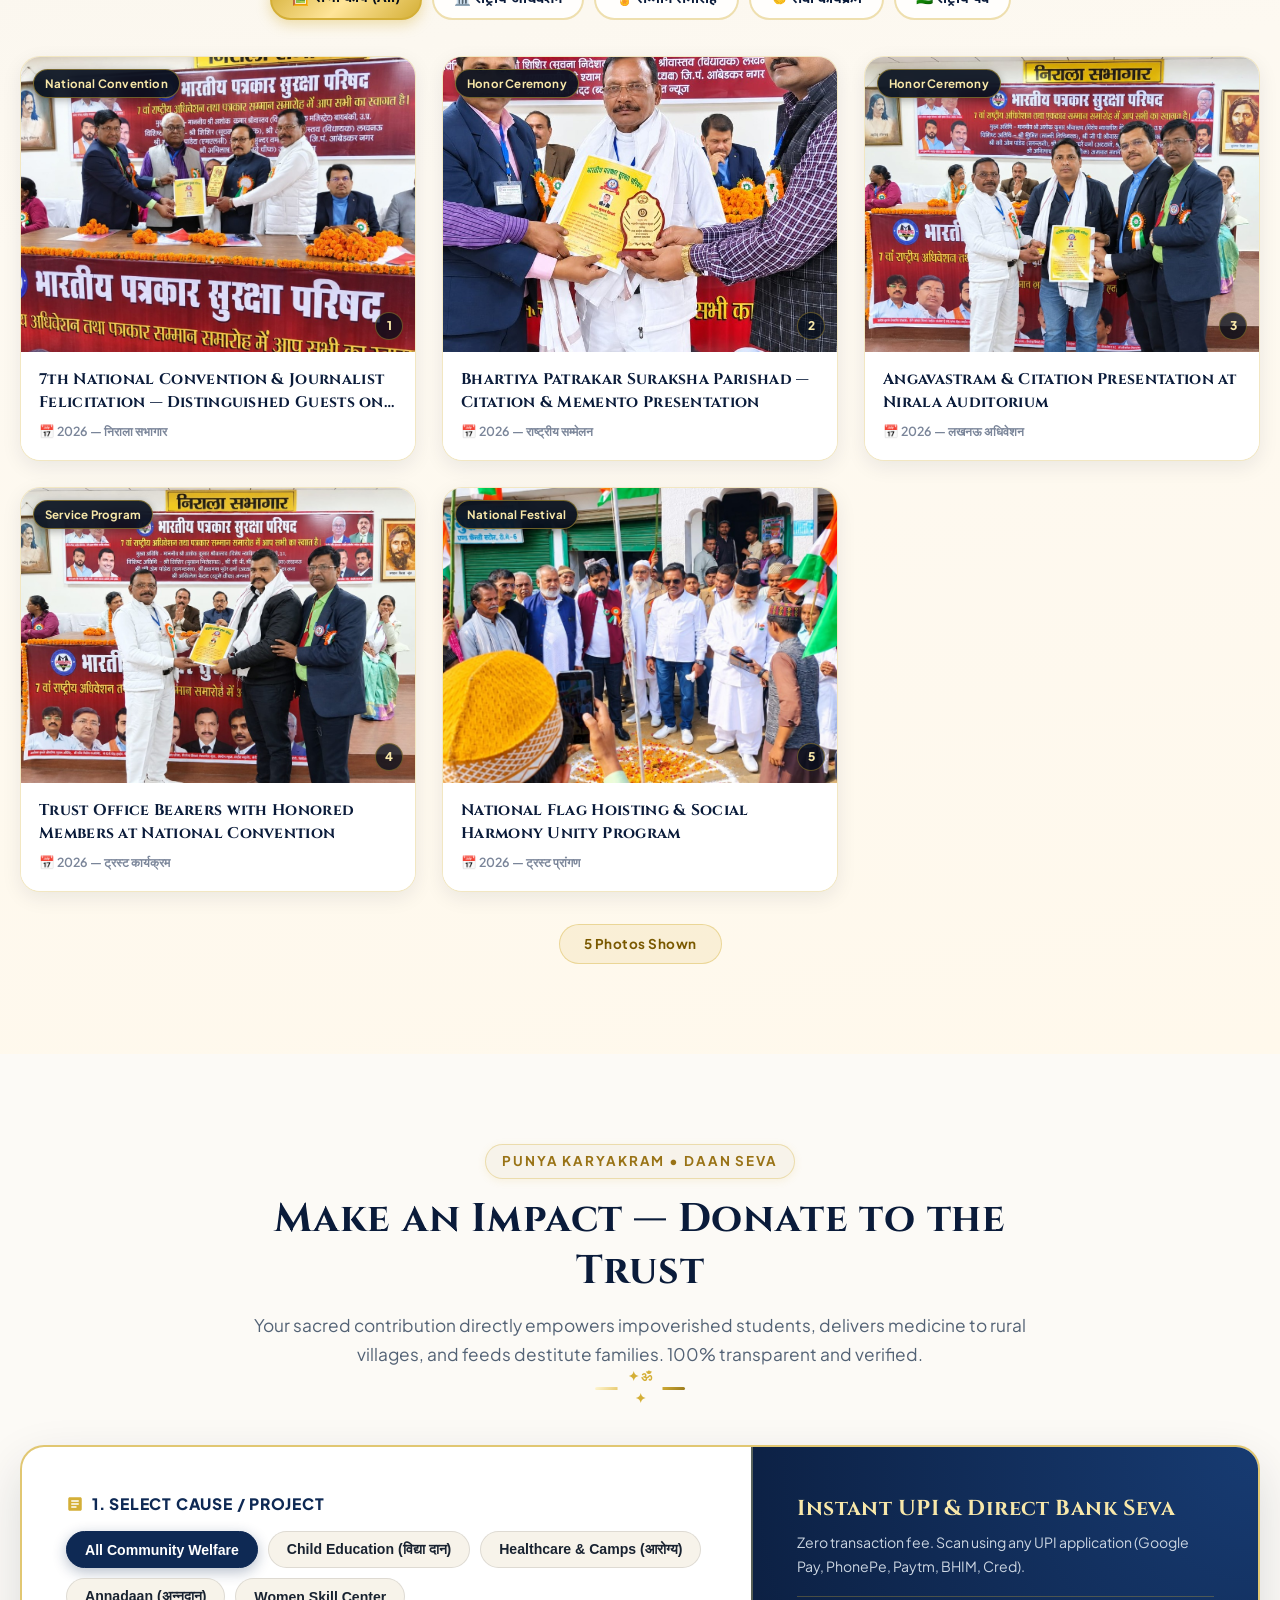
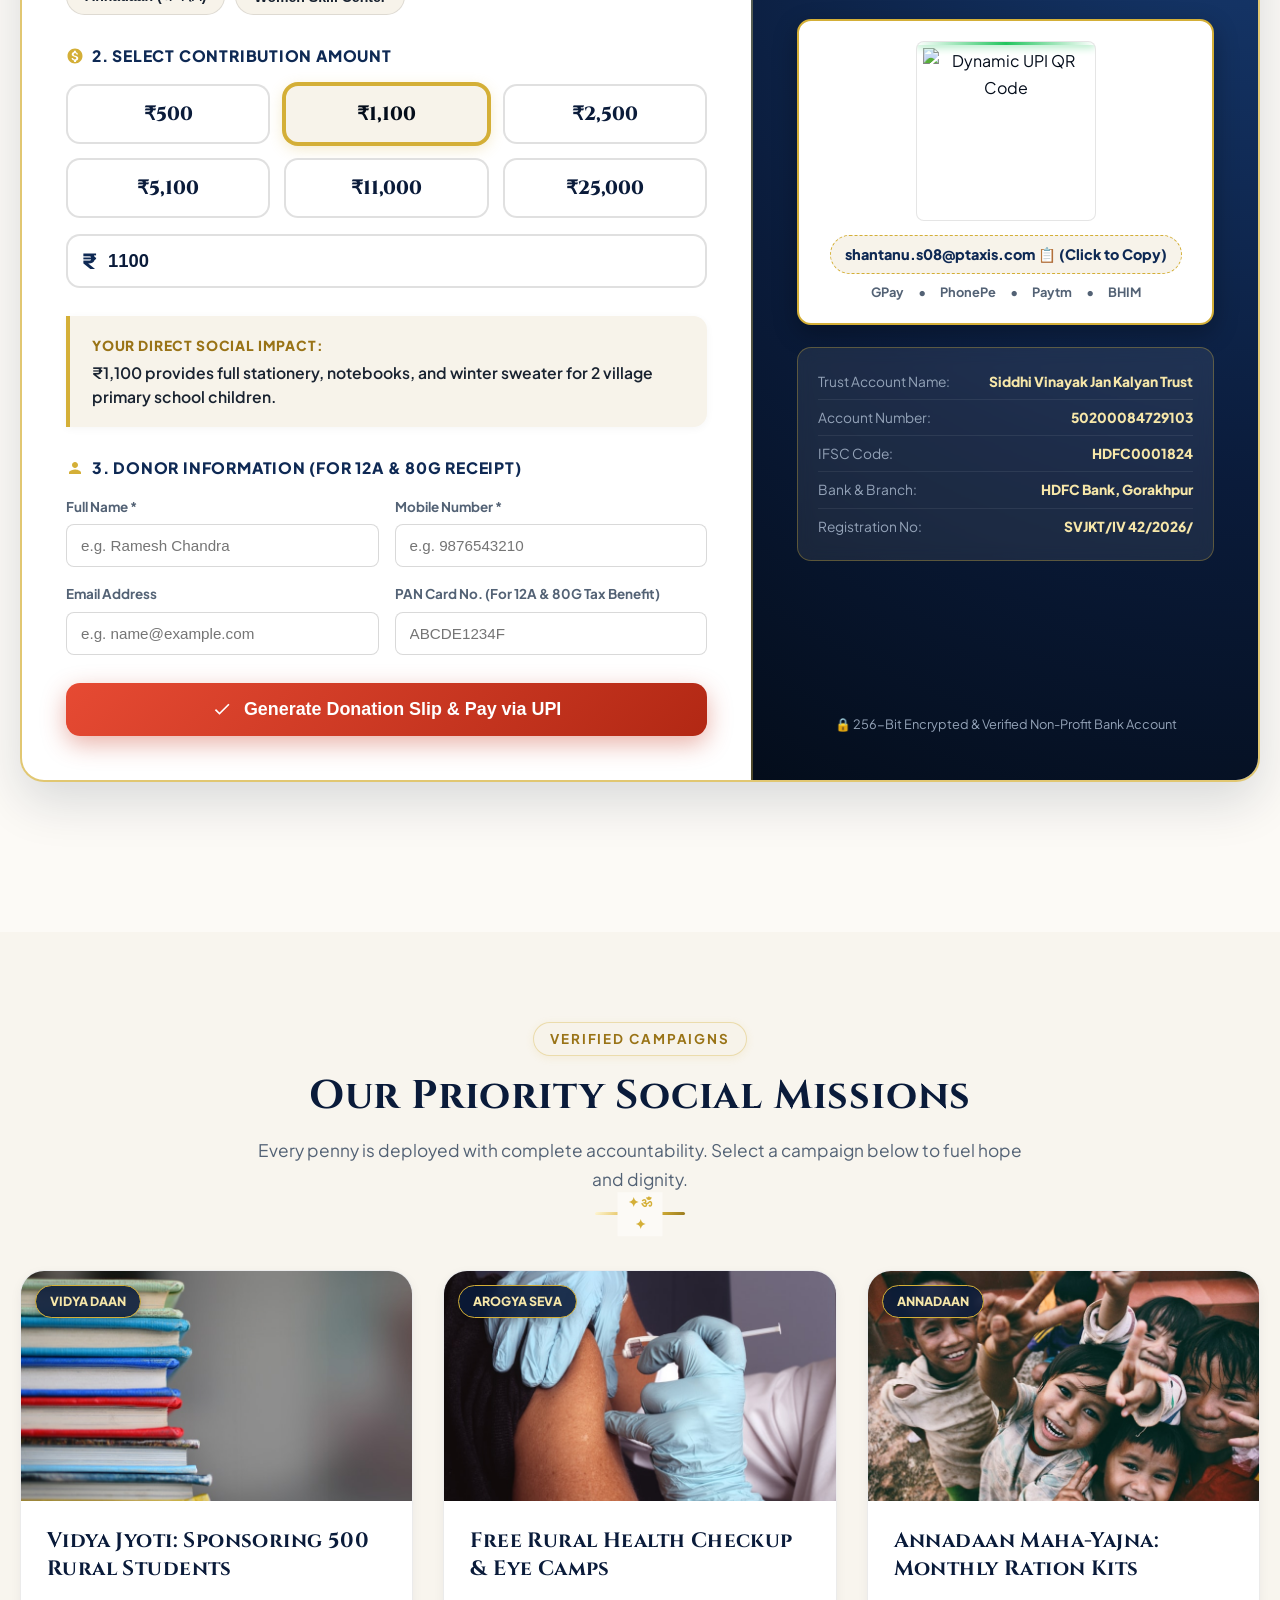
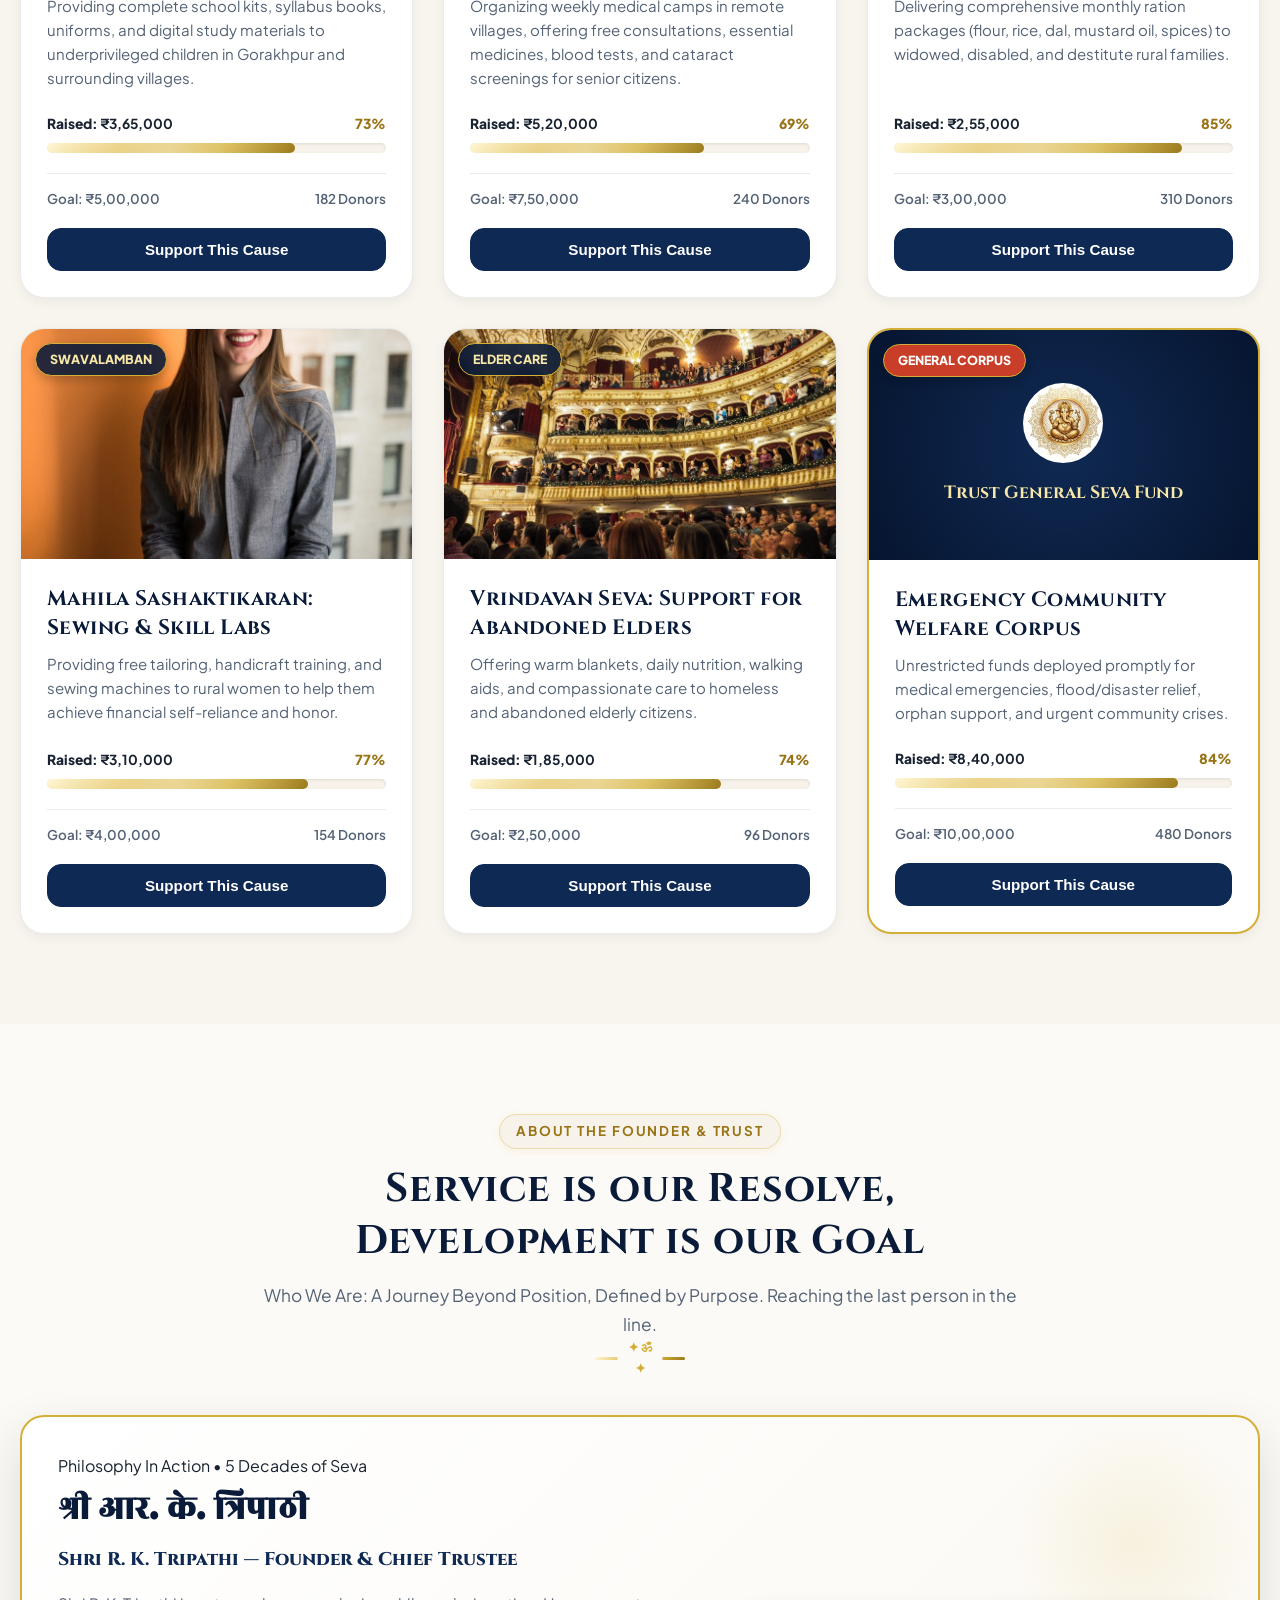
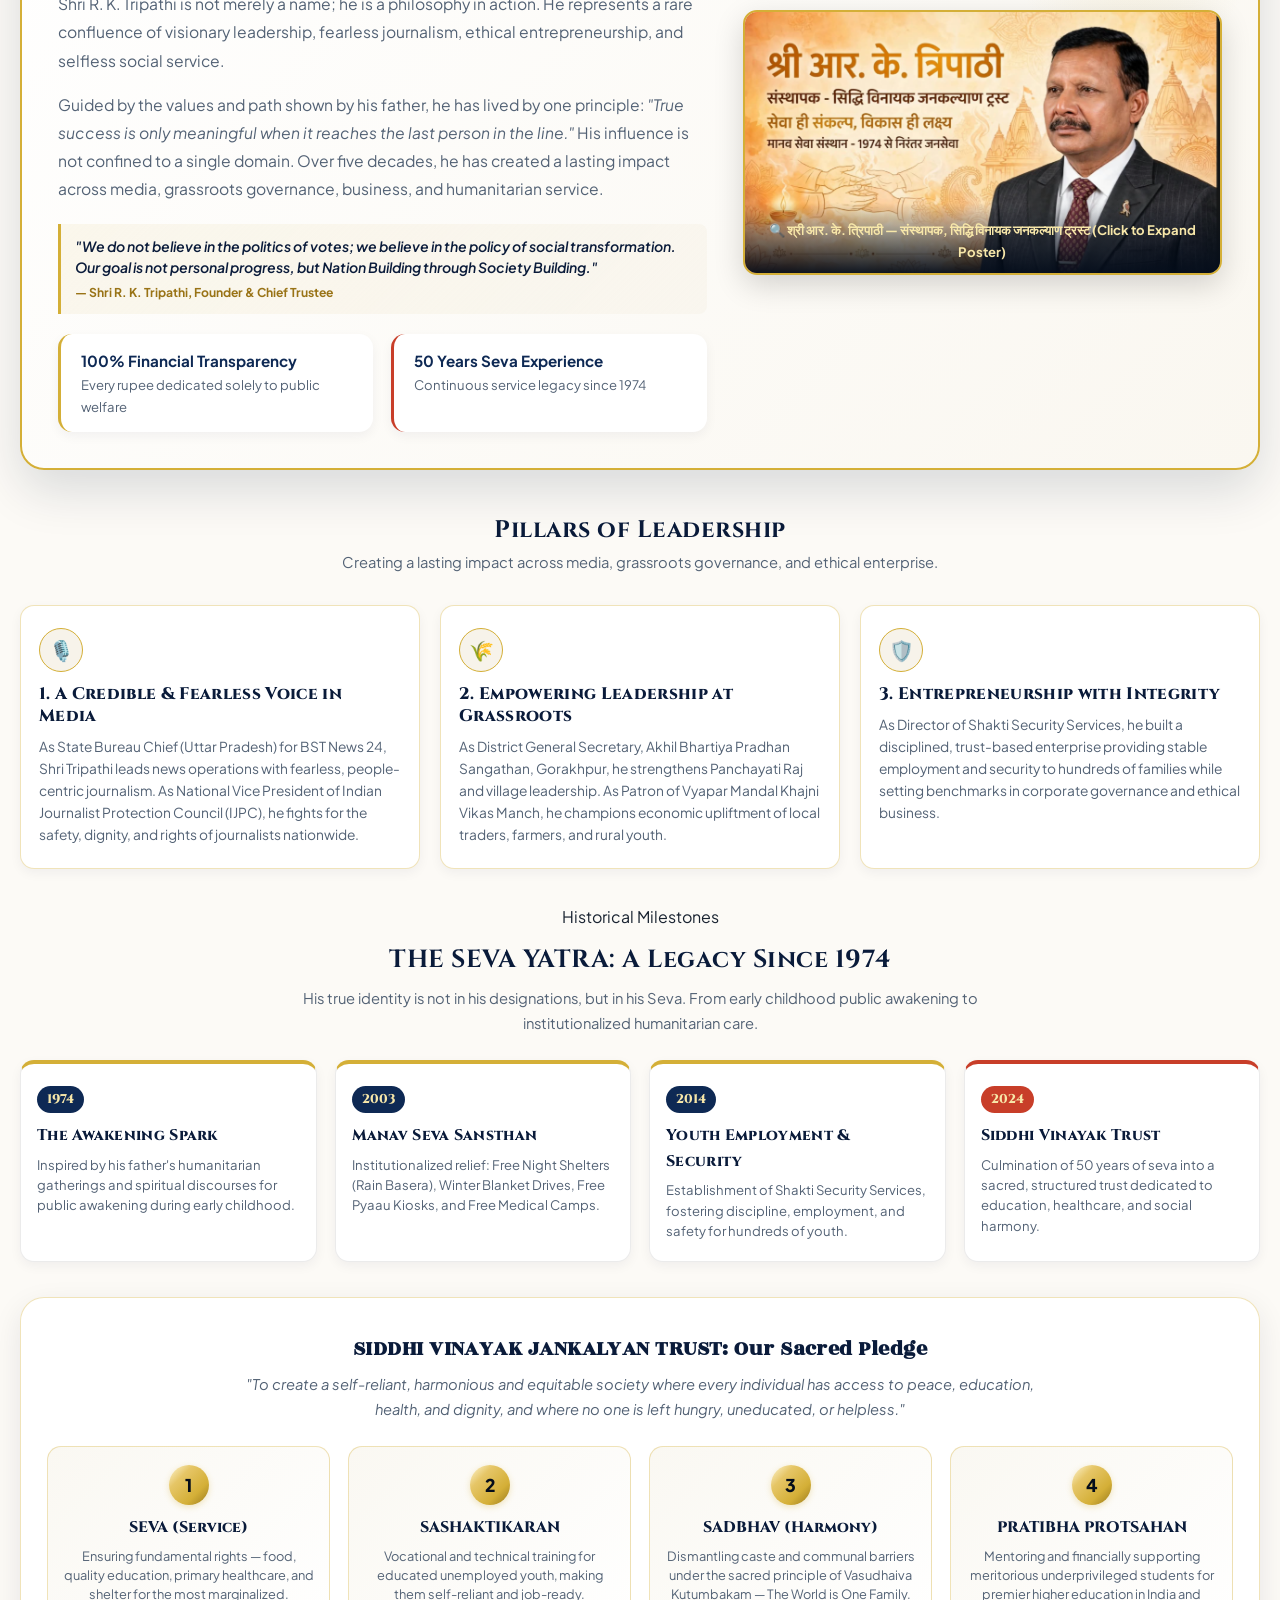
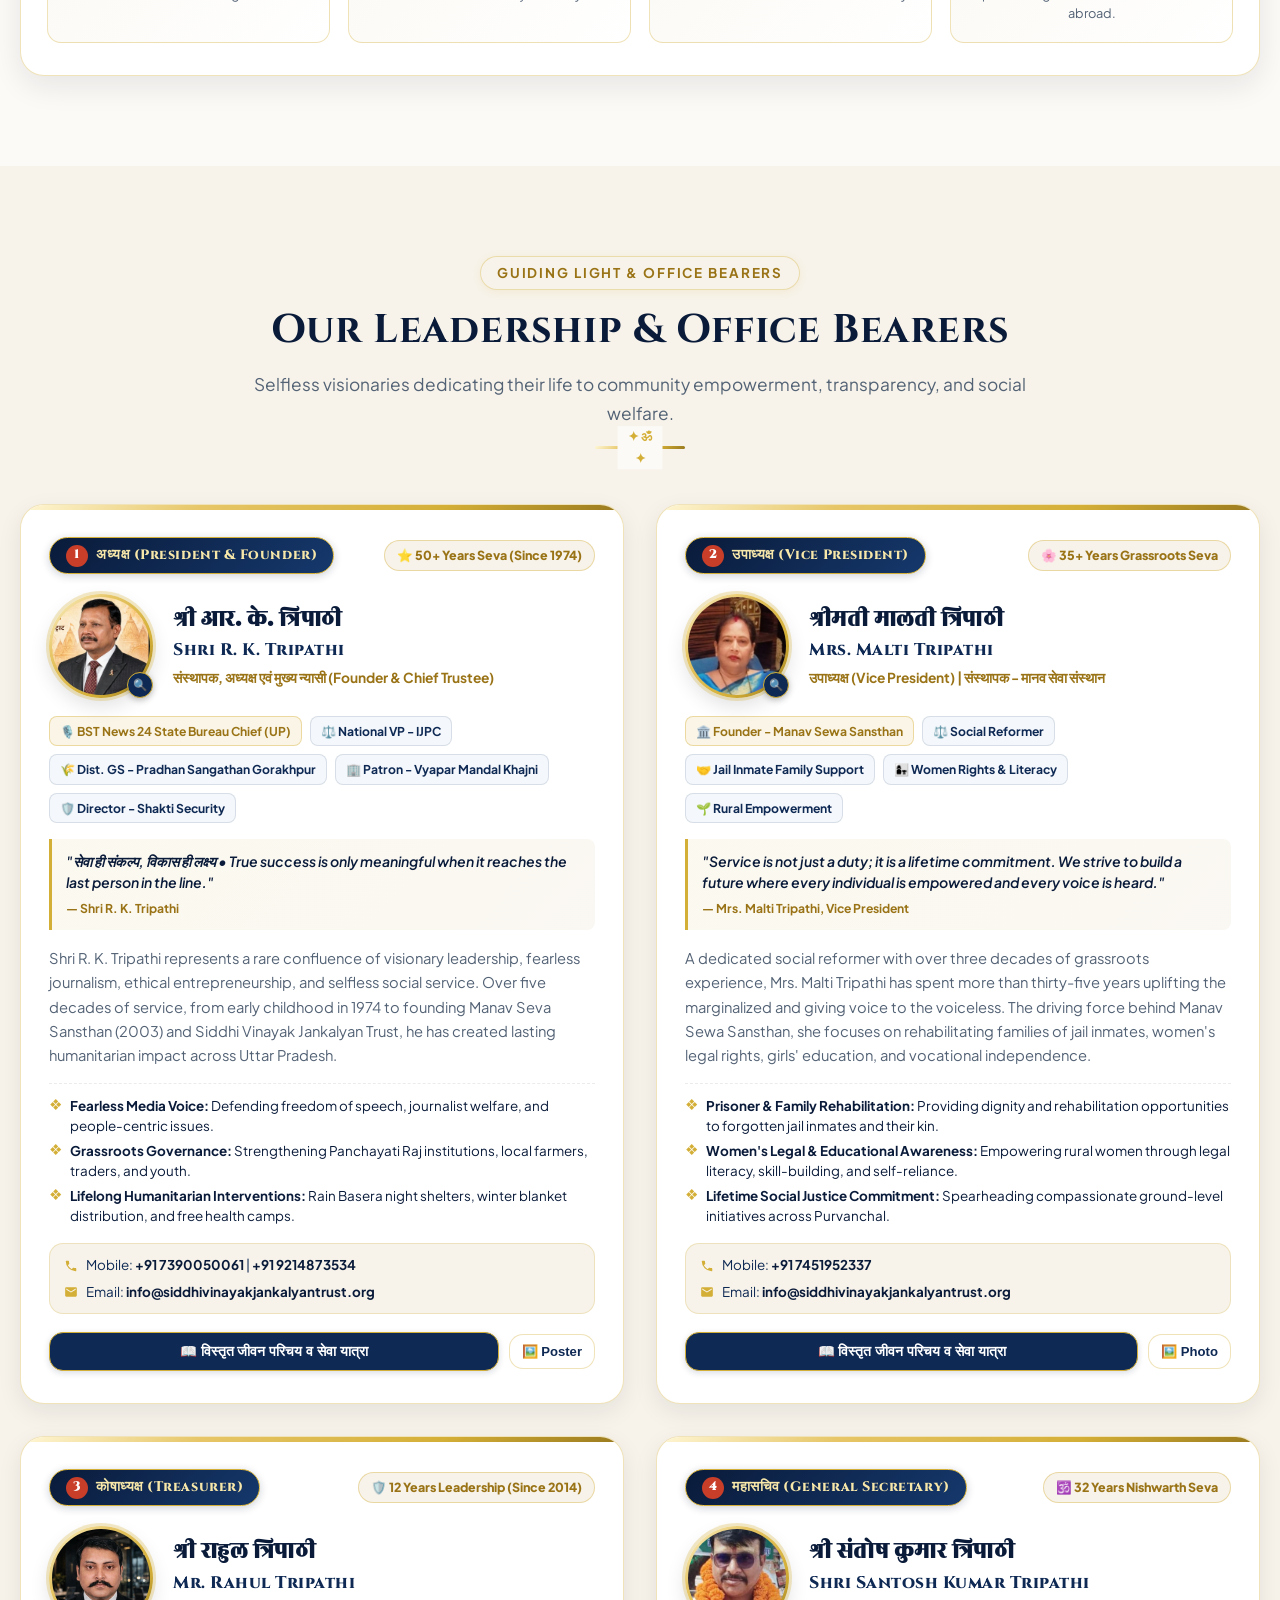
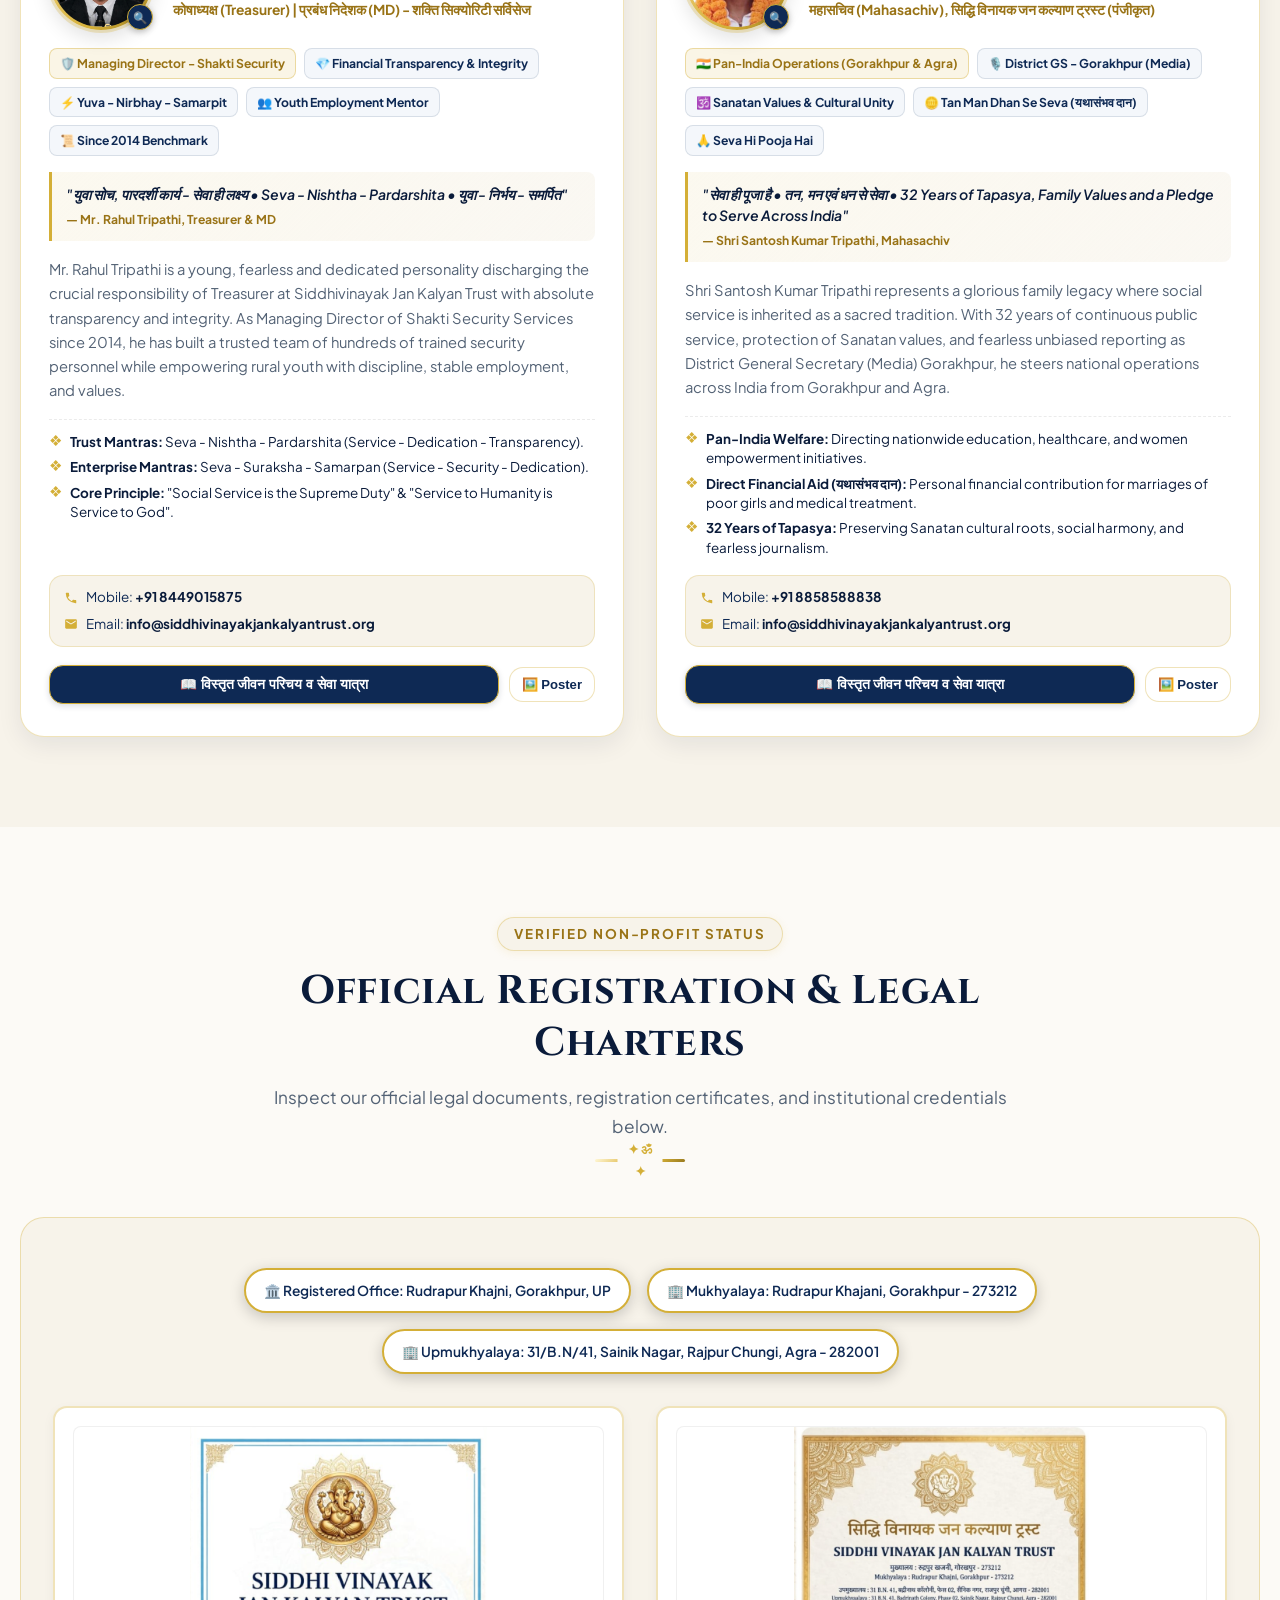
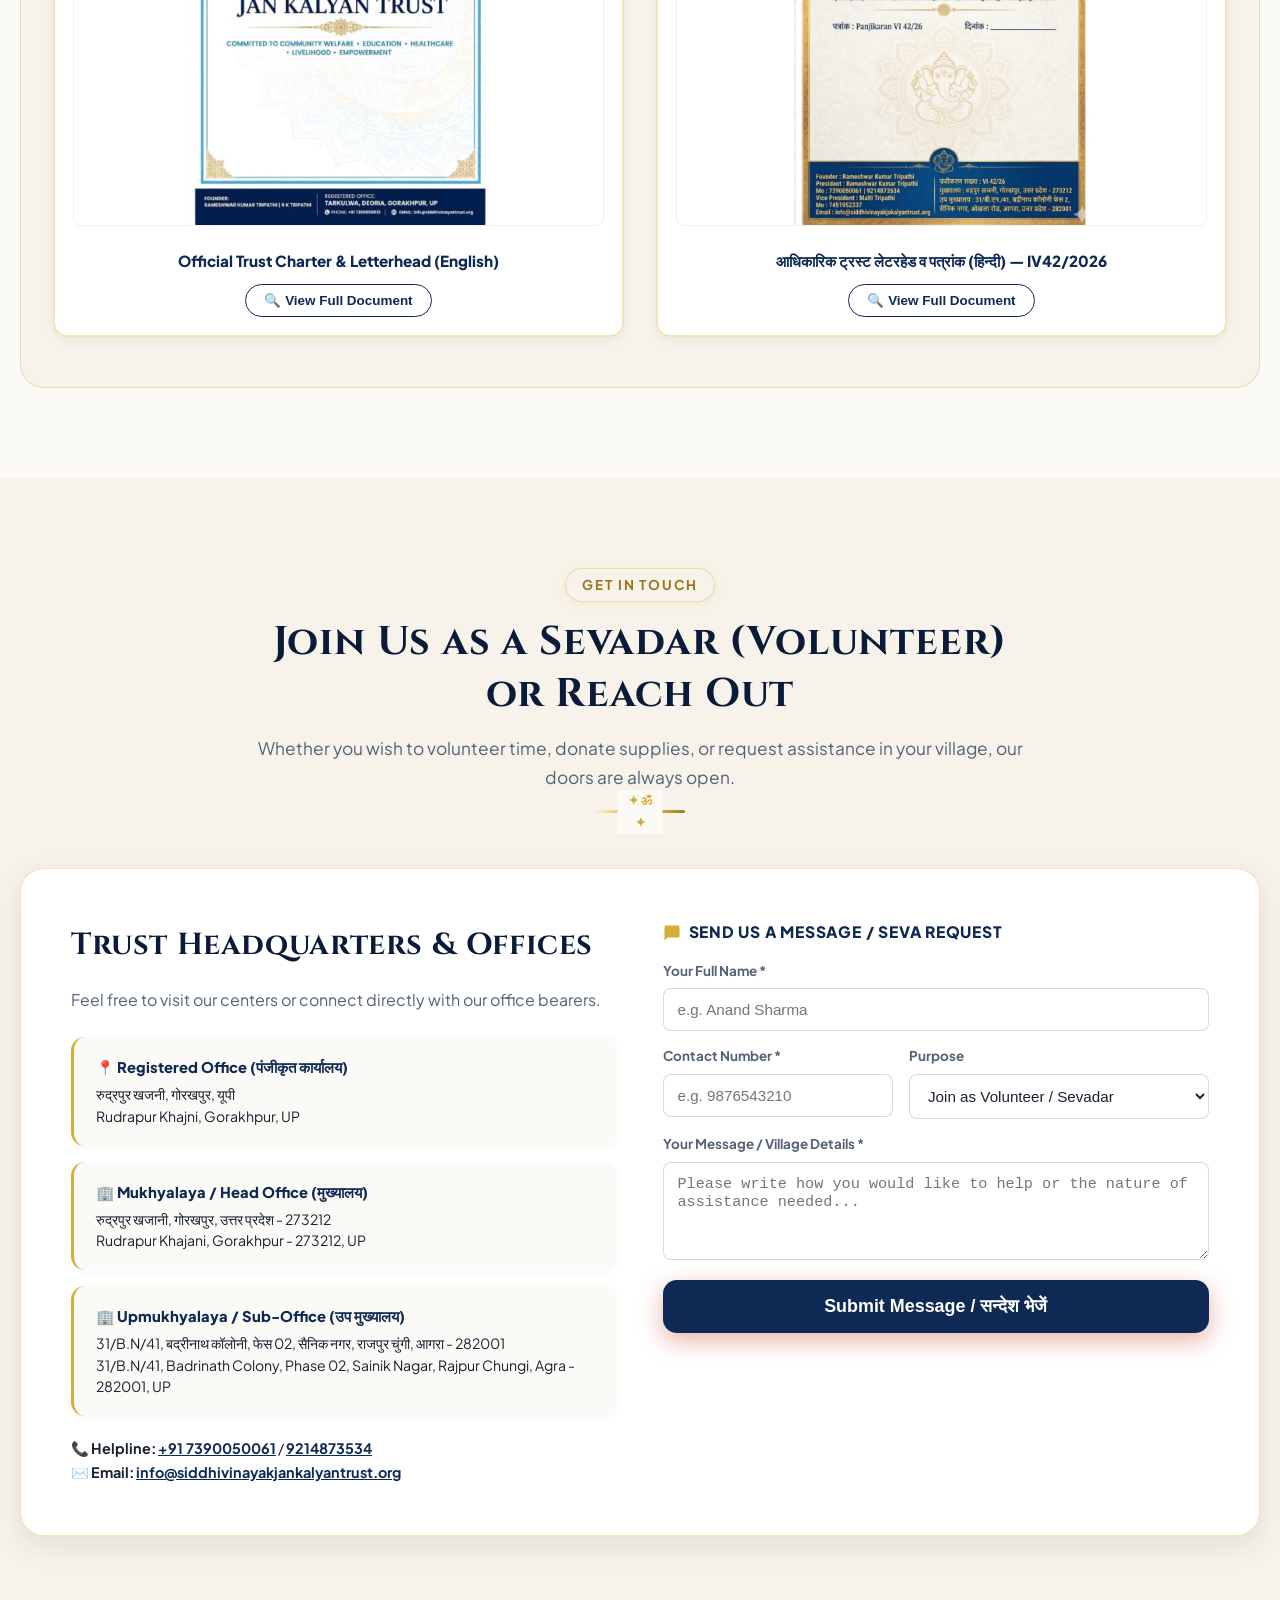
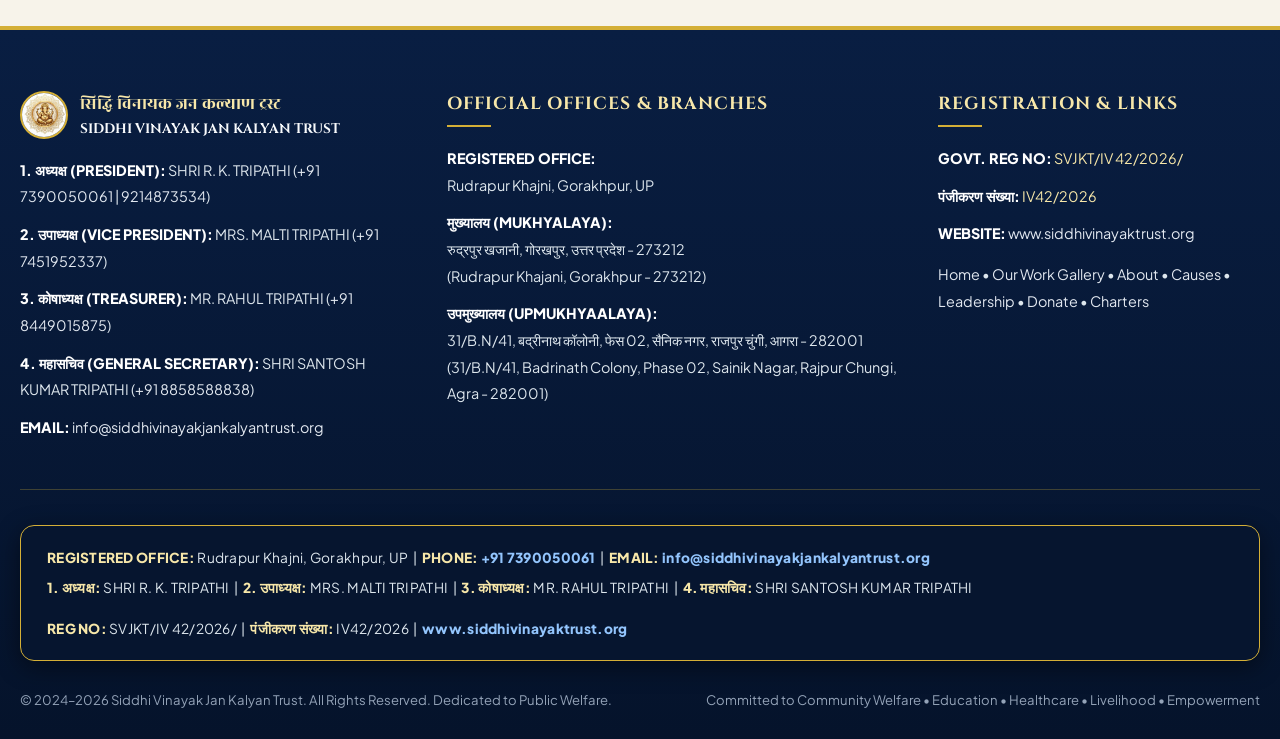
==== commit bb3bce6f: "Position Photo Gallery prominently on HomeScreen with full activity showcase and admin management" ====
--- a/siddhi-vinayak-trust-dist/index.html
+++ b/siddhi-vinayak-trust-dist/index.html
@@ -126,6 +126,13 @@
             </a>
           </li>
           <li>
+            <a href="#gallery" class="nav-link">
+              <span class="nav-link-icon" aria-hidden="true">🖼️</span>
+              <span class="nav-link-text" data-i18n="nav_gallery">Our Work Gallery</span>
+              <span class="nav-arrow" aria-hidden="true">›</span>
+            </a>
+          </li>
+          <li>
             <a href="#about" class="nav-link">
               <span class="nav-link-icon" aria-hidden="true">🌸</span>
               <span class="nav-link-text" data-i18n="nav_about">About Us</span>
@@ -154,13 +161,6 @@
             </a>
           </li>
           <li>
-            <a href="#gallery" class="nav-link">
-              <span class="nav-link-icon" aria-hidden="true">🖼️</span>
-              <span class="nav-link-text" data-i18n="nav_gallery">Gallery</span>
-              <span class="nav-arrow" aria-hidden="true">›</span>
-            </a>
-          </li>
-          <li>
             <a href="#transparency" class="nav-link">
               <span class="nav-link-icon" aria-hidden="true">📜</span>
               <span class="nav-link-text" data-i18n="nav_transparency">Charter & Reg</span>
@@ -255,6 +255,10 @@
           <svg width="18" height="18" viewBox="0 0 24 24" fill="currentColor"><path d="M12 21.35l-1.45-1.32C5.4 15.36 2 12.28 2 8.5 2 5.42 4.42 3 7.5 3c1.74 0 3.41.81 4.5 2.09C13.09 3.81 14.76 3 16.5 3 19.58 3 22 5.42 22 8.5c0 3.78-3.4 6.86-8.55 11.54L12 21.35z"/></svg>
           <span data-i18n="btn_donate_now">Donate & Save Tax</span>
         </button>
+        <a href="#gallery" class="btn-hero-secondary" style="background: rgba(212, 175, 55, 0.18); border-color: var(--gold-primary); color: var(--gold-light);">
+          <span aria-hidden="true">🖼️</span>
+          <span data-i18n="btn_view_gallery">कार्य व फोटो गैलरी (Our Work)</span>
+        </a>
         <a href="#transparency" class="btn-hero-secondary">
           <svg width="18" height="18" viewBox="0 0 24 24" fill="currentColor"><path d="M14 2H6c-1.1 0-1.99.9-1.99 2L4 20c0 1.1.89 2 1.99 2H18c1.1 0 2-.9 2-2V8l-6-6zm2 16H8v-2h8v2zm0-4H8v-2h8v2zm-3-5V3.5L18.5 9H13z"/></svg>
           <span data-i18n="btn_view_charter">View Trust Charter</span>
@@ -284,6 +288,114 @@
       </div>
     </div>
   </div>
+
+  <!-- ================= OUR WORK & PHOTO GALLERY (HOME SCREEN SHOWCASE) ================= -->
+  <section class="section gallery-section-bg" id="gallery">
+    <div class="section-container">
+      <div class="section-header">
+        <span class="section-subtitle-tag" data-i18n="gallery_badge">Ground Work &amp; Honors • Seva Yatra</span>
+        <h2 class="section-title" data-i18n="gallery_title">Trust Activities &amp; Honors Gallery</h2>
+        <p class="section-desc" data-i18n="gallery_desc">Authentic glimpses of national conventions, journalist honor ceremonies, flag hoisting, and public welfare initiatives by Siddhi Vinayak Jan Kalyan Trust.</p>
+        <div class="gold-divider"></div>
+      </div>
+
+      <!-- Gallery Filter Tabs -->
+      <div class="gallery-filter-bar" id="gallery-filter-bar" role="tablist" aria-label="Gallery Category Filter">
+        <button class="gallery-filter-btn active" data-filter="all" onclick="filterGallery('all')" role="tab">🖼️ <span data-i18n="gallery_filter_all">सभी कार्य (All)</span></button>
+        <button class="gallery-filter-btn" data-filter="राष्ट्रीय अधिवेशन" onclick="filterGallery('राष्ट्रीय अधिवेशन')" role="tab">🏛️ राष्ट्रीय अधिवेशन</button>
+        <button class="gallery-filter-btn" data-filter="सम्मान समारोह" onclick="filterGallery('सम्मान समारोह')" role="tab">🏅 सम्मान समारोह</button>
+        <button class="gallery-filter-btn" data-filter="सेवा कार्यक्रम" onclick="filterGallery('सेवा कार्यक्रम')" role="tab">🤝 सेवा कार्यक्रम</button>
+        <button class="gallery-filter-btn" data-filter="राष्ट्रीय पर्व" onclick="filterGallery('राष्ट्रीय पर्व')" role="tab">🇮🇳 राष्ट्रीय पर्व</button>
+      </div>
+
+      <!-- Gallery Grid — dynamically populated by app.js renderGallery() from localStorage / DEFAULT_GALLERY -->
+      <div class="gallery-grid" id="gallery-grid">
+        <article class="gallery-card" data-gallery-id="gal-1" data-category="राष्ट्रीय अधिवेशन">
+          <div class="gallery-img-wrap" onclick="openGalleryLightbox(0)" title="7वां राष्ट्रीय अधिवेशन तथा पत्रकार सम्मान समारोह — मुख्य अतिथि मंच">
+            <img src="assets/gallery_1.jpg" alt="7वां राष्ट्रीय अधिवेशन तथा पत्रकार सम्मान समारोह — मुख्य अतिथि मंच" class="gallery-img" loading="lazy">
+            <div class="gallery-overlay"><span class="gallery-zoom-badge">🔍 बड़ी तस्वीर देखें</span></div>
+            <span class="gallery-chip">राष्ट्रीय अधिवेशन</span>
+            <span class="gallery-num-badge">1</span>
+          </div>
+          <div class="gallery-info">
+            <h4 class="gallery-card-title">7वां राष्ट्रीय अधिवेशन तथा पत्रकार सम्मान समारोह — मुख्य अतिथि मंच</h4>
+            <span class="gallery-date">📅 निराला सभागार, लखनऊ</span>
+          </div>
+        </article>
+
+        <article class="gallery-card" data-gallery-id="gal-2" data-category="सम्मान समारोह">
+          <div class="gallery-img-wrap" onclick="openGalleryLightbox(1)" title="विशिष्ट सम्मान एवं प्रशस्ति पत्र अर्पण — भारतीय पत्रकार सुरक्षा परिषद">
+            <img src="assets/gallery_2.jpg" alt="विशिष्ट सम्मान एवं प्रशस्ति पत्र अर्पण — भारतीय पत्रकार सुरक्षा परिषद" class="gallery-img" loading="lazy">
+            <div class="gallery-overlay"><span class="gallery-zoom-badge">🔍 बड़ी तस्वीर देखें</span></div>
+            <span class="gallery-chip">सम्मान समारोह</span>
+            <span class="gallery-num-badge">2</span>
+          </div>
+          <div class="gallery-info">
+            <h4 class="gallery-card-title">विशिष्ट सम्मान एवं प्रशस्ति पत्र अर्पण — भारतीय पत्रकार सुरक्षा परिषद</h4>
+            <span class="gallery-date">📅 राष्ट्रीय सम्मेलन</span>
+          </div>
+        </article>
+
+        <article class="gallery-card" data-gallery-id="gal-3" data-category="सम्मान समारोह">
+          <div class="gallery-img-wrap" onclick="openGalleryLightbox(2)" title="स्मृति चिह्न एवं अंगवस्त्र भेंट — समाजसेवियों एवं पत्रकारों का सम्मान">
+            <img src="assets/gallery_3.jpg" alt="स्मृति चिह्न एवं अंगवस्त्र भेंट — समाजसेवियों एवं पत्रकारों का सम्मान" class="gallery-img" loading="lazy">
+            <div class="gallery-overlay"><span class="gallery-zoom-badge">🔍 बड़ी तस्वीर देखें</span></div>
+            <span class="gallery-chip">सम्मान समारोह</span>
+            <span class="gallery-num-badge">3</span>
+          </div>
+          <div class="gallery-info">
+            <h4 class="gallery-card-title">स्मृति चिह्न एवं अंगवस्त्र भेंट — समाजसेवियों एवं पत्रकारों का सम्मान</h4>
+            <span class="gallery-date">📅 लखनऊ अधिवेशन</span>
+          </div>
+        </article>
+
+        <article class="gallery-card" data-gallery-id="gal-4" data-category="सेवा कार्यक्रम">
+          <div class="gallery-img-wrap" onclick="openGalleryLightbox(3)" title="राष्ट्रीय अधिवेशन — सम्मानित सदस्यों को प्रशस्ति पत्र अर्पण">
+            <img src="assets/gallery_4.jpg" alt="राष्ट्रीय अधिवेशन — सम्मानित सदस्यों को प्रशस्ति पत्र अर्पण" class="gallery-img" loading="lazy">
+            <div class="gallery-overlay"><span class="gallery-zoom-badge">🔍 बड़ी तस्वीर देखें</span></div>
+            <span class="gallery-chip">सेवा कार्यक्रम</span>
+            <span class="gallery-num-badge">4</span>
+          </div>
+          <div class="gallery-info">
+            <h4 class="gallery-card-title">राष्ट्रीय अधिवेशन — सम्मानित सदस्यों को प्रशस्ति पत्र अर्पण</h4>
+            <span class="gallery-date">📅 निराला सभागार, लखनऊ</span>
+          </div>
+        </article>
+
+        <article class="gallery-card" data-gallery-id="gal-5" data-category="राष्ट्रीय पर्व">
+          <div class="gallery-img-wrap" onclick="openGalleryLightbox(4)" title="राष्ट्रीय ध्वजारोहण एवं राष्ट्रभक्ति उत्सव — भारत माता की जय">
+            <img src="assets/gallery_5.jpg" alt="राष्ट्रीय ध्वजारोहण एवं राष्ट्रभक्ति उत्सव — भारत माता की जय" class="gallery-img" loading="lazy">
+            <div class="gallery-overlay"><span class="gallery-zoom-badge">🔍 बड़ी तस्वीर देखें</span></div>
+            <span class="gallery-chip">राष्ट्रीय पर्व</span>
+            <span class="gallery-num-badge">5</span>
+          </div>
+          <div class="gallery-info">
+            <h4 class="gallery-card-title">राष्ट्रीय ध्वजारोहण एवं राष्ट्रभक्ति उत्सव — भारत माता की जय</h4>
+            <span class="gallery-date">📅 ट्रस्ट प्रांगण</span>
+          </div>
+        </article>
+      </div>
+
+      <!-- Gallery photo count -->
+      <div class="gallery-footer-info">
+        <span id="gallery-count-label" class="gallery-count-label">5 तस्वीरें प्रदर्शित</span>
+      </div>
+    </div>
+
+    <!-- ===== GALLERY LIGHTBOX MODAL ===== -->
+    <div class="gallery-lightbox" id="gallery-lightbox" role="dialog" aria-modal="true" aria-label="Photo Lightbox" onclick="closeGalleryLightbox(event)">
+      <button class="lightbox-close-btn" onclick="closeGalleryLightbox()" aria-label="Close">&times;</button>
+      <button class="lightbox-nav-btn lightbox-prev" onclick="galleryLightboxNav(-1)" aria-label="Previous photo">&#8249;</button>
+      <button class="lightbox-nav-btn lightbox-next" onclick="galleryLightboxNav(1)" aria-label="Next photo">&#8250;</button>
+      <div class="lightbox-inner" onclick="event.stopPropagation()">
+        <img src="" alt="" id="lightbox-img" class="lightbox-img">
+        <div class="lightbox-caption">
+          <span id="lightbox-title" class="lightbox-title"></span>
+          <span id="lightbox-counter" class="lightbox-counter"></span>
+        </div>
+      </div>
+    </div>
+  </section>
 
   <!-- ================= INTERACTIVE DONATION & FUNDRAISING HUB ================= -->
   <section class="section" id="donate">
@@ -1147,112 +1259,6 @@
             <div class="letterhead-caption">आधिकारिक ट्रस्ट लेटरहेड व पत्रांक (हिन्दी) — IV42/2026</div>
             <button type="button" class="btn-view-doc" onclick="openDocModal('assets/official_letterhead_hi.jpg')">🔍 View Full Document</button>
           </div>
-        </div>
-      </div>
-    </div>
-  </section>
-
-  <!-- ================= PHOTO GALLERY (SEVA & SAMMAN) ================= -->
-  <section class="section gallery-section-bg" id="gallery">
-    <div class="section-container">
-      <div class="section-header">
-        <span class="section-subtitle-tag" data-i18n="gallery_badge">Photo Gallery • Seva Yatra</span>
-        <h2 class="section-title" data-i18n="gallery_title">Trust Activities &amp; Honors Gallery</h2>
-        <p class="section-desc" data-i18n="gallery_desc">Glimpses of conferences, national conventions, journalist honor ceremonies, flag hoisting, and public welfare initiatives by Siddhi Vinayak Jan Kalyan Trust.</p>
-        <div class="gold-divider"></div>
-      </div>
-
-      <!-- Gallery Filter Tabs -->
-      <div class="gallery-filter-bar" id="gallery-filter-bar" role="tablist" aria-label="Gallery Category Filter">
-        <button class="gallery-filter-btn active" data-filter="all" onclick="filterGallery('all')" role="tab">🖼️ <span data-i18n="gallery_filter_all">सभी</span></button>
-        <button class="gallery-filter-btn" data-filter="राष्ट्रीय अधिवेशन" onclick="filterGallery('राष्ट्रीय अधिवेशन')" role="tab">🏛️ अधिवेशन</button>
-        <button class="gallery-filter-btn" data-filter="सम्मान समारोह" onclick="filterGallery('सम्मान समारोह')" role="tab">🏅 सम्मान</button>
-        <button class="gallery-filter-btn" data-filter="सेवा कार्यक्रम" onclick="filterGallery('सेवा कार्यक्रम')" role="tab">🤝 सेवा</button>
-        <button class="gallery-filter-btn" data-filter="राष्ट्रीय पर्व" onclick="filterGallery('राष्ट्रीय पर्व')" role="tab">🇮🇳 राष्ट्रीय पर्व</button>
-      </div>
-
-      <!-- Gallery Grid — dynamically populated by app.js renderGallery() -->
-      <div class="gallery-grid" id="gallery-grid">
-        <!-- JS renders all cards from localStorage (admin-editable) -->
-        <!-- Static fallback shown before JS loads -->
-        <article class="gallery-card" data-gallery-id="gal-1" data-category="राष्ट्रीय अधिवेशन">
-          <div class="gallery-img-wrap" onclick="openGalleryLightbox(0)" title="7वां राष्ट्रीय अधिवेशन — मुख्य अतिथि मंच">
-            <img src="assets/gallery_1.jpg" alt="7वां राष्ट्रीय अधिवेशन — मुख्य अतिथि मंच" class="gallery-img" loading="lazy">
-            <div class="gallery-overlay"><span class="gallery-zoom-badge">🔍 बड़ी तस्वीर देखें</span></div>
-            <span class="gallery-chip">राष्ट्रीय अधिवेशन</span>
-            <span class="gallery-num-badge">1</span>
-          </div>
-          <div class="gallery-info">
-            <h4 class="gallery-card-title">7वां राष्ट्रीय अधिवेशन तथा पत्रकार सम्मान समारोह</h4>
-            <span class="gallery-date">📅 निराला सभागार, लखनऊ</span>
-          </div>
-        </article>
-        <article class="gallery-card" data-gallery-id="gal-2" data-category="सम्मान समारोह">
-          <div class="gallery-img-wrap" onclick="openGalleryLightbox(1)" title="विशिष्ट सम्मान एवं प्रशस्ति पत्र अर्पण">
-            <img src="assets/gallery_2.jpg" alt="विशिष्ट सम्मान एवं प्रशस्ति पत्र अर्पण" class="gallery-img" loading="lazy">
-            <div class="gallery-overlay"><span class="gallery-zoom-badge">🔍 बड़ी तस्वीर देखें</span></div>
-            <span class="gallery-chip">सम्मान समारोह</span>
-            <span class="gallery-num-badge">2</span>
-          </div>
-          <div class="gallery-info">
-            <h4 class="gallery-card-title">विशिष्ट सम्मान एवं प्रशस्ति पत्र अर्पण</h4>
-            <span class="gallery-date">📅 भारतीय पत्रकार सुरक्षा परिषद</span>
-          </div>
-        </article>
-        <article class="gallery-card" data-gallery-id="gal-3" data-category="सम्मान समारोह">
-          <div class="gallery-img-wrap" onclick="openGalleryLightbox(2)" title="स्मृति चिह्न एवं अंगवस्त्र भेंट कार्यक्रम">
-            <img src="assets/gallery_3.jpg" alt="स्मृति चिह्न एवं अंगवस्त्र भेंट कार्यक्रम" class="gallery-img" loading="lazy">
-            <div class="gallery-overlay"><span class="gallery-zoom-badge">🔍 बड़ी तस्वीर देखें</span></div>
-            <span class="gallery-chip">सम्मान समारोह</span>
-            <span class="gallery-num-badge">3</span>
-          </div>
-          <div class="gallery-info">
-            <h4 class="gallery-card-title">स्मृति चिह्न एवं अंगवस्त्र भेंट — पत्रकार सम्मान</h4>
-            <span class="gallery-date">📅 लखनऊ अधिवेशन</span>
-          </div>
-        </article>
-        <article class="gallery-card" data-gallery-id="gal-4" data-category="राष्ट्रीय पर्व">
-          <div class="gallery-img-wrap" onclick="openGalleryLightbox(3)" title="ध्वजारोहण एवं राष्ट्रभक्ति उत्सव">
-            <img src="assets/gallery_4.jpg" alt="ध्वजारोहण एवं राष्ट्रभक्ति उत्सव" class="gallery-img" loading="lazy">
-            <div class="gallery-overlay"><span class="gallery-zoom-badge">🔍 बड़ी तस्वीर देखें</span></div>
-            <span class="gallery-chip">राष्ट्रीय पर्व</span>
-            <span class="gallery-num-badge">4</span>
-          </div>
-          <div class="gallery-info">
-            <h4 class="gallery-card-title">ध्वजारोहण एवं राष्ट्रभक्ति उत्सव — भारत माता की जय</h4>
-            <span class="gallery-date">📅 ट्रस्ट प्रांगण</span>
-          </div>
-        </article>
-        <article class="gallery-card" data-gallery-id="gal-5" data-category="सेवा कार्यक्रम">
-          <div class="gallery-img-wrap" onclick="openGalleryLightbox(4)" title="सामूहिक विचार-मंथन एवं समाज कल्याण बैठक">
-            <img src="assets/gallery_5.jpg" alt="सामूहिक विचार-मंथन एवं समाज कल्याण बैठक" class="gallery-img" loading="lazy">
-            <div class="gallery-overlay"><span class="gallery-zoom-badge">🔍 बड़ी तस्वीर देखें</span></div>
-            <span class="gallery-chip">सेवा कार्यक्रम</span>
-            <span class="gallery-num-badge">5</span>
-          </div>
-          <div class="gallery-info">
-            <h4 class="gallery-card-title">सामूहिक विचार-मंथन एवं समाज कल्याण बैठक</h4>
-            <span class="gallery-date">📅 ट्रस्ट सभा कक्ष</span>
-          </div>
-        </article>
-      </div>
-
-      <!-- Gallery photo count -->
-      <div class="gallery-footer-info">
-        <span id="gallery-count-label" class="gallery-count-label">5 तस्वीरें</span>
-      </div>
-    </div>
-
-    <!-- ===== GALLERY LIGHTBOX MODAL ===== -->
-    <div class="gallery-lightbox" id="gallery-lightbox" role="dialog" aria-modal="true" aria-label="Photo Lightbox" onclick="closeGalleryLightbox(event)">
-      <button class="lightbox-close-btn" onclick="closeGalleryLightbox()" aria-label="Close">&times;</button>
-      <button class="lightbox-nav-btn lightbox-prev" onclick="galleryLightboxNav(-1)" aria-label="Previous photo">&#8249;</button>
-      <button class="lightbox-nav-btn lightbox-next" onclick="galleryLightboxNav(1)" aria-label="Next photo">&#8250;</button>
-      <div class="lightbox-inner" onclick="event.stopPropagation()">
-        <img src="" alt="" id="lightbox-img" class="lightbox-img">
-        <div class="lightbox-caption">
-          <span id="lightbox-title" class="lightbox-title"></span>
-          <span id="lightbox-counter" class="lightbox-counter"></span>
         </div>
       </div>
     </div>
@@ -1389,7 +1395,7 @@
             <li><strong>पंजीकरण संख्या:</strong> <span style="color:var(--gold-light);">IV42/2026</span></li>
             <li><strong>WEBSITE:</strong> <a href="https://www.siddhivinayaktrust.org" target="_blank">www.siddhivinayaktrust.org</a></li>
             <li style="margin-top: 14px;">
-              <a href="#home">Home</a> • <a href="#about">About</a> • <a href="#causes">Causes</a> • <a href="#donate">Donate</a> • <a href="#leadership">Leadership</a> • <a href="#gallery">Gallery</a> • <a href="#transparency">Charters</a>
+              <a href="#home">Home</a> • <a href="#gallery">Our Work Gallery</a> • <a href="#about">About</a> • <a href="#causes">Causes</a> • <a href="#leadership">Leadership</a> • <a href="#donate">Donate</a> • <a href="#transparency">Charters</a>
             </li>
           </ul>
         </div>
